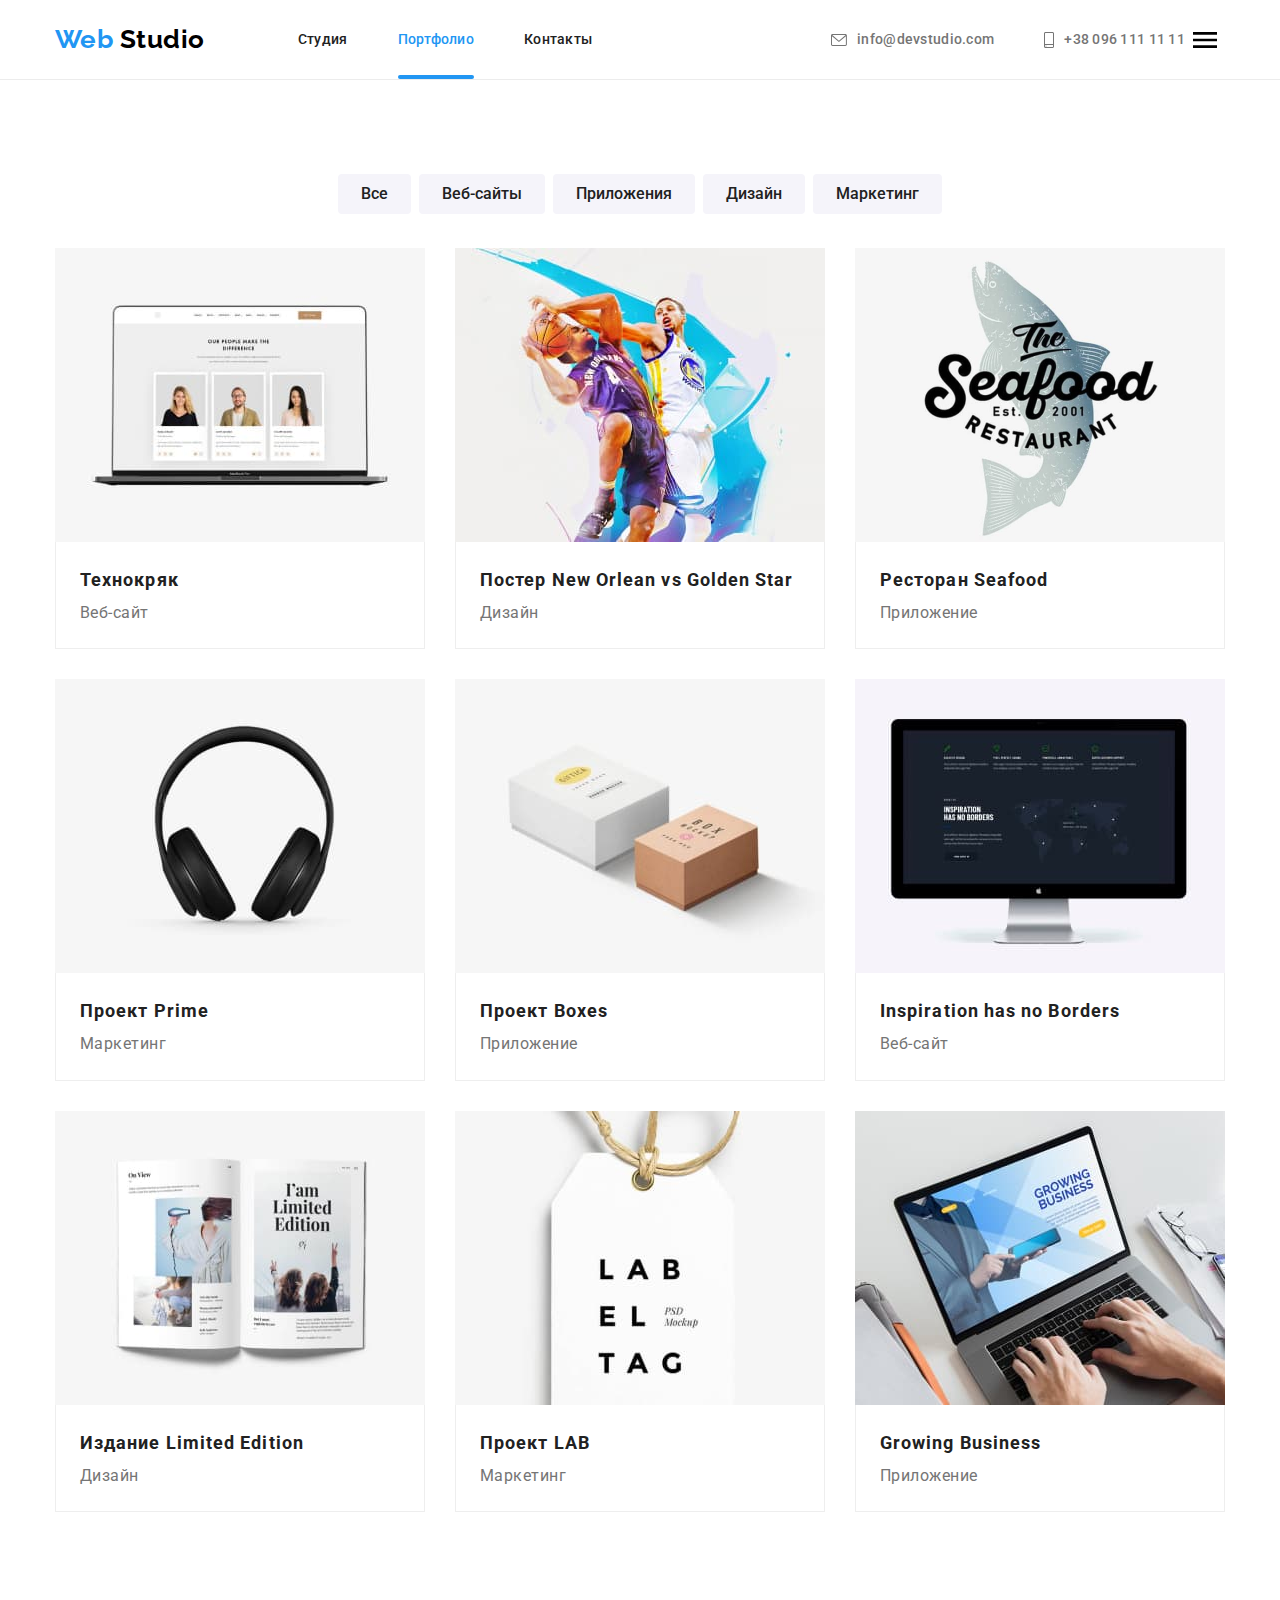
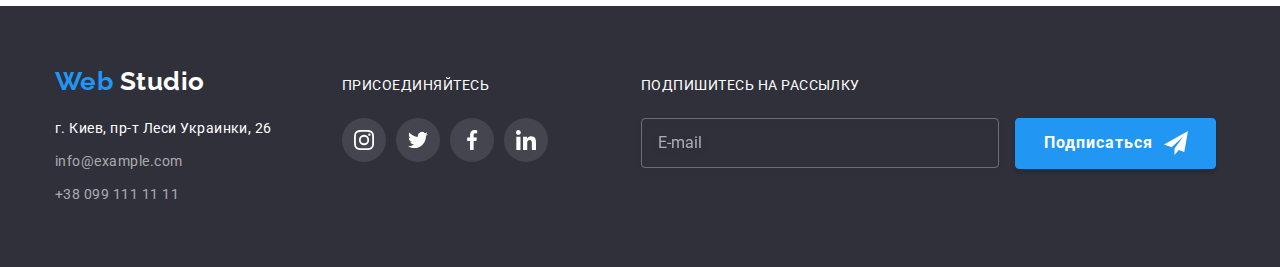
==== portfolio.html @ 3fd87cad "копирует файлы папки  components.sass" ====
<!DOCTYPE html>
<html lang="ru">
  <head>
    <meta charset="UTF-8" />
    <meta name="viewport" content="width=device-width, initial-scale=1.0" />
    <title>Портфолио</title>
    <link rel="preconnect" href="https://fonts.gstatic.com" />
    <link
      href="https://fonts.googleapis.com/css2?family=Raleway:wght@700&family=Roboto:wght@400;500;700;900&display=swap"
      rel="stylesheet"
    />
    <link rel="stylesheet" href="./css/main.min.css" />
  </head>
  <body>
    <!-- Шапка сайта -->
    <header class="page-header page-header--border">
      <div class="container page-header__container">
        <nav class="page-header__navigation">
          <a href="" class="logo">
            <span class="logo logo--blue">Web</span>
            <span class="logo logo--black">Studio</span>
          </a>

          <ul class="site-nav site-nav__below">
            <li class="site-nav__item">
              <a href="./index.html" class="site-nav__link">Студия</a>
            </li>
            <li class="site-nav__item">
              <a
                href="./portfolio.html"
                class="site-nav__link site-nav__link--current"
                >Портфолио</a
              >
            </li>
            <li class="site-nav__item">
              <a href="" class="site-nav__link">Контакты</a>
            </li>
          </ul>
        </nav>
        <ul class="list-cont">
          <li class="list-cont__item">
            <a href="mailto:info@devstudio.com" class="list-cont__link">
              <svg class="list-cont__icon" width="16px" height="12px">
                <use href="./images/sprite.svg#icon-envelope"></use>
              </svg>
              info@devstudio.com
            </a>
          </li>
          <li class="list-cont__item">
            <a href="tel:+380961111111" class="list-cont__link">
              <svg class="list-cont__icon" width="10px" height="16px">
                <use href="./images/sprite.svg#icon-smartphone"></use>
              </svg>
              +38 096 111 11 11
            </a>
          </li>
        </ul>

        <button
          type="button"
          class="menu-button"
          aria-expanded="false"
          aria-controls="menu"
          data-menu-button
        >
          <svg
            class="mobile-icon"
            width="40"
            height="40"
            aria-label="Переключатель мобильного меню"
          >
            <use class="close-menu" href="./images/icons.svg#close-menu"></use>
            <use class="icon-menu" href="./images/icons.svg#menu"></use>
          </svg>
        </button>
        <!-- Мобильное меню -->
        <div class="menu-container" id="menu" data-menu></div>
        <!-- Мобильное меню окончание -->
      </div>
    </header>
    <main>
      <!-- Портфолио -->
      <h1 class="visually-hidden">Портфолио</h1>
      <section class="portfolio">
        <div class="container">
          <ul class="filters">
            <li class="filters__item">
              <button type="button" class="filters__button">Все</button>
            </li>
            <li class="filters__item">
              <button type="button" class="filters__button">Веб-сайты</button>
            </li>
            <li class="filters__item">
              <button type="button" class="filters__button">Приложения</button>
            </li>
            <li class="filters__item">
              <button type="button" class="filters__button">Дизайн</button>
            </li>
            <li class="filters__item">
              <button type="button" class="filters__button">Маркетинг</button>
            </li>
          </ul>
          <ul class="projects-list">
            <li class="projects-list__card">
              <a href="" class="projects-list__link">
                <div class="overlay">
                  <img
                    src="./images/img4.jpg"
                    alt="изображение-услуги-компании"
                    width="370"
                    height="294"
                  />
                  <div class="overlay__box">
                    <p class="overlay__text">
                      Технокряк это современная площадка распространения
                      коронавируса. Компании используют эту платформу для
                      цифрового шпионажа и атак на защищённые сервера
                      конкурентов.
                    </p>
                  </div>
                </div>
                <div class="projects-list__wrapper">
                  <h2 class="projects-list__title">Технокряк</h2>
                  <p class="projects-list__descrip">Веб-сайт</p>
                </div>
              </a>
            </li>
            <li class="projects-list__card">
              <a href="" class="projects-list__link">
                <div class="overlay">
                  <img
                    src="./images/img5.jpg"
                    alt="изображение-услуги-компании"
                    width="370"
                    height="294"
                  />
                  <div class="overlay__box">
                    <p class="overlay__text">
                      Технокряк это современная площадка распространения
                      коронавируса. Компании используют эту платформу для
                      цифрового шпионажа и атак на защищённые сервера
                      конкурентов.
                    </p>
                  </div>
                </div>
                <div class="projects-list__wrapper">
                  <h2 class="projects-list__title">
                    Постер New Orlean vs Golden Star
                  </h2>
                  <p class="projects-list__descrip">Дизайн</p>
                </div>
              </a>
            </li>
            <li class="projects-list__card">
              <a href="" class="projects-list__link">
                <div class="overlay">
                  <img
                    src="./images/img6.jpg"
                    alt="изображение-услуги-компании"
                    width="370"
                    height="294"
                  />
                  <div class="overlay__box">
                    <p class="overlay__text">
                      Технокряк это современная площадка распространения
                      коронавируса. Компании используют эту платформу для
                      цифрового шпионажа и атак на защищённые сервера
                      конкурентов.
                    </p>
                  </div>
                </div>
                <div class="projects-list__wrapper">
                  <h2 class="projects-list__title">Ресторан Seafood</h2>
                  <p class="projects-list__descrip">Приложение</p>
                </div>
              </a>
            </li>
            <li class="projects-list__card">
              <a href="" class="projects-list__link">
                <div class="overlay">
                  <img
                    src="./images/img7.jpg"
                    alt="изображение-услуги-компании"
                    width="370"
                    height="294"
                  />

                  <div class="overlay__box">
                    <p class="overlay__text">
                      Технокряк это современная площадка распространения
                      коронавируса. Компании используют эту платформу для
                      цифрового шпионажа и атак на защищённые сервера
                      конкурентов.
                    </p>
                  </div>
                </div>
                <div class="projects-list__wrapper">
                  <h2 class="projects-list__title">Проект Prime</h2>
                  <p class="projects-list__descrip">Маркетинг</p>
                </div>
              </a>
            </li>
            <li class="projects-list__card">
              <a href="" class="projects-list__link">
                <div class="overlay">
                  <img
                    src="./images/img8.jpg"
                    alt="изображение-услуги-компании"
                    width="370"
                    height="294"
                  />
                  <div class="overlay__box">
                    <p class="overlay__text">
                      Технокряк это современная площадка распространения
                      коронавируса. Компании используют эту платформу для
                      цифрового шпионажа и атак на защищённые сервера
                      конкурентов.
                    </p>
                  </div>
                </div>
                <div class="projects-list__wrapper">
                  <h2 class="projects-list__title">Проект Boxes</h2>
                  <p class="projects-list__descrip">Приложение</p>
                </div>
              </a>
            </li>
            <li class="projects-list__card">
              <a href="" class="projects-list__link">
                <div class="overlay">
                  <img
                    src="./images/img9.jpg"
                    alt="изображение-услуги-компании"
                    width="370"
                    height="294"
                  />
                  <div class="overlay__box">
                    <p class="overlay__text">
                      Технокряк это современная площадка распространения
                      коронавируса. Компании используют эту платформу для
                      цифрового шпионажа и атак на защищённые сервера
                      конкурентов.
                    </p>
                  </div>
                </div>
                <div class="projects-list__wrapper">
                  <h2 class="projects-list__title">
                    Inspiration has no Borders
                  </h2>
                  <p class="projects-list__descrip">Веб-сайт</p>
                </div>
              </a>
            </li>
            <li class="projects-list__card">
              <a href="" class="projects-list__link">
                <div class="overlay">
                  <img
                    src="./images/img10.jpg"
                    alt="изображение-услуги-компании"
                    width="370"
                    height="294"
                  />
                  <div class="overlay__box">
                    <p class="overlay__text">
                      Технокряк это современная площадка распространения
                      коронавируса. Компании используют эту платформу для
                      цифрового шпионажа и атак на защищённые сервера
                      конкурентов.
                    </p>
                  </div>
                </div>
                <div class="projects-list__wrapper">
                  <h2 class="projects-list__title">Издание Limited Edition</h2>
                  <p class="projects-list__descrip">Дизайн</p>
                </div>
              </a>
            </li>
            <li class="projects-list__card">
              <a href="" class="projects-list__link">
                <div class="overlay">
                  <img
                    src="./images/img11.jpg"
                    alt="изображение-услуги-компании"
                    width="370"
                    height="294"
                  />
                  <div class="overlay__box">
                    <p class="overlay__text">
                      Технокряк это современная площадка распространения
                      коронавируса. Компании используют эту платформу для
                      цифрового шпионажа и атак на защищённые сервера
                      конкурентов.
                    </p>
                  </div>
                </div>
                <div class="projects-list__wrapper">
                  <h2 class="projects-list__title">Проект LAB</h2>
                  <p class="projects-list__descrip">Маркетинг</p>
                </div>
              </a>
            </li>
            <li class="projects-list__card">
              <a href="" class="projects-list__link">
                <div class="overlay">
                  <img
                    src="./images/img12.jpg"
                    alt="изображение-услуги-компании"
                    width="370"
                    height="294"
                  />
                  <div class="overlay__box">
                    <p class="overlay__text">
                      Технокряк это современная площадка распространения
                      коронавируса. Компании используют эту платформу для
                      цифрового шпионажа и атак на защищённые сервера
                      конкурентов.
                    </p>
                  </div>
                </div>
                <div class="projects-list__wrapper">
                  <h2 class="projects-list__title">Growing Business</h2>
                  <p class="projects-list__descrip">Приложение</p>
                </div>
              </a>
            </li>
          </ul>
        </div>
      </section>
    </main>
    <!-- Подвал -->
    <footer class="footer">
      <div class="container footer__container">
        <div class="address">
          <a href="" class="logo">
            <span class="logo logo--blue">Web</span>
            <span class="logo logo--white"> Studio</span>
          </a>
          <address class="address-list">
            <p class="address-list__city">г. Киев, пр-т Леси Украинки, 26</p>

            <a href=" mailto:info@example.com" class="address-list__link">
              info@example.com
            </a>

            <a href="tel:+380991111111" class="address-list__link">
              +38 099 111 11 11
            </a>
          </address>
        </div>
        <div class="social">
          <p class="social__title">ПРИСОЕДИНЯЙТЕСЬ</p>
          <ul class="social__list">
            <li class="social__item">
              <a href="" aria-label="Ссылка на Instagram" class="social__link">
                <svg class="social__icon" width="20" height="20">
                  <use href="./images/sprite.svg#icon-instagramf"></use>
                </svg>
              </a>
            </li>
            <li class="social__item">
              <a href="" aria-label="Ссылка на Twitter" class="social__link">
                <svg class="social__icon" width="20" height="20">
                  <use href="./images/sprite.svg#icon-twitterf"></use>
                </svg>
              </a>
            </li>
            <li class="social__item">
              <a href="" aria-label=" Ссылка на Facebook" class="social__link">
                <svg class="social__icon" width="20" height="20">
                  <use href="./images/sprite.svg#icon-facebookf"></use>
                </svg>
              </a>
            </li>
            <li class="social__item">
              <a href="" aria-label="Ссылка на Linkedin" class="social__link">
                <svg class="social__icon" width="20" height="20">
                  <use href="./images/sprite.svg#icon-linkedinf"></use>
                </svg>
              </a>
            </li>
          </ul>
        </div>

        <div class="news">
          <p class="news__title">ПОДПИШИТЕСЬ НА РАССЫЛКУ</p>
          <form class="footer-form">
            <label for="mail"></label>
            <input
              type="email"
              name="email"
              id="mail"
              placeholder="E-mail"
              autocomplete="on"
              class="footer-form__mail"
            />

            <span class="button-wrapper">
              <button type="submit" class="button button--footer">
                Подписаться
                <svg class="button__icon" width="24" height="24">
                  <use href="./images/icons.svg#send-white"></use>
                </svg>
              </button>
            </span>
          </form>
        </div>
      </div>
    </footer>
    <script src="./js/menu.js"></script>
  </body>
</html>
---- css/main.min.css ----
/*! modern-normalize v1.0.0 | MIT License | https://github.com/sindresorhus/modern-normalize */*,*::before,*::after{-webkit-box-sizing:border-box;box-sizing:border-box}:root{-moz-tab-size:4;-o-tab-size:4;tab-size:4}html{line-height:1.15;-webkit-text-size-adjust:100%}body{margin:0;padding:0}body{font-family:system-ui,-apple-system,"Segoe UI",Roboto,Helvetica,Arial,sans-serif,"Apple Color Emoji","Segoe UI Emoji"}hr{height:0;color:inherit}abbr[title]{-webkit-text-decoration:underline dotted;text-decoration:underline dotted}b,strong{font-weight:bolder}code,kbd,samp,pre{font-family:ui-monospace, SFMono-Regular, Consolas, "Liberation Mono", Menlo, monospace;font-size:1em}small{font-size:80%}sub,sup{font-size:75%;line-height:0;position:relative;vertical-align:baseline}sub{bottom:-0.25em}sup{top:-0.5em}table{text-indent:0;border-color:inherit}button,input,optgroup,select,textarea{font-family:inherit;font-size:100%;line-height:1.15;margin:0}address{font-style:normal}button,select{text-transform:none}button,[type="button"],[type="reset"],[type="submit"]{-webkit-appearance:button}::-moz-focus-inner{border-style:none;padding:0}:-moz-focusring{outline:1px dotted ButtonText}:-moz-ui-invalid{box-shadow:none}legend{padding:0}progress{vertical-align:baseline}::-webkit-inner-spin-button,::-webkit-outer-spin-button{height:auto}[type="search"]{-webkit-appearance:textfield;outline-offset:-2px}::-webkit-search-decoration{-webkit-appearance:none}::-webkit-file-upload-button{-webkit-appearance:button;font:inherit}summary{display:list-item}body{font-family:"Roboto", sans-serif;letter-spacing:0.03em;color:#212121;background-color:#fff}img{display:block;max-width:100%;height:auto}.site-nav,.list-cont,.features-list,.services-list,.team-list,.social-list,.clients-list,.social__list,.filters,.projects-list{padding:0px;margin:0px;list-style:none}.visually-hidden{position:absolute;width:1px;height:1px;margin:-1px;border:0;padding:0;white-space:nowrap;-webkit-clip-path:inset(100%);clip-path:inset(100%);clip:rect(0 0 0 0);overflow:hidden}.container{padding-left:15px;padding-right:15px;margin-left:auto;margin-right:auto}@media screen and (min-width: 480px){.container{width:480px}}@media screen and (min-width: 768px){.container{width:768px}}@media screen and (min-width: 1200px){.container{width:1200px}}.page-header__container{display:-webkit-box;display:-ms-flexbox;display:flex;-webkit-box-align:center;-ms-flex-align:center;align-items:center}.page-header--border{border-bottom:1px solid #ececec}.page-header__navigation{display:-webkit-box;display:-ms-flexbox;display:flex;-webkit-box-align:center;-ms-flex-align:center;align-items:center}.logo{display:inline-block;font-family:"Raleway", sans-serif;font-weight:700;font-size:26px;line-height:1.2;text-decoration:none}.logo--blue{color:#2196f3}.logo--black{color:#000}.logo--white{color:#fff}.site-nav{display:-webkit-box;display:-ms-flexbox;display:flex}.site-nav__below{margin-left:93px}.site-nav__item:not(:last-child){margin-right:50px}@media screen and (max-width: 767px){.site-nav{display:none}}.site-nav__link{position:relative;display:inline-block;padding-top:32px;padding-bottom:32px;font-weight:500;font-size:14px;line-height:1.1;letter-spacing:0.02em;text-decoration:none;color:#212121;-webkit-transition:color 250ms cubic-bezier(0.4, 0, 0.2, 1);transition:color 250ms cubic-bezier(0.4, 0, 0.2, 1)}.site-nav__link:hover,.site-nav__link:focus{color:#2196f3}.site-nav__link--current{color:#2196f3}.site-nav__link--current::after{position:absolute;bottom:0;left:0;content:"";display:block;height:4px;width:100%;border-radius:2px;background-color:#2196f3}.list-cont{display:-webkit-box;display:-ms-flexbox;display:flex;-webkit-box-align:center;-ms-flex-align:center;align-items:center;margin-left:auto}@media screen and (max-width: 767px){.list-cont{display:none}}.list-cont__item:not(:last-child){margin-right:50px}.list-cont__link{display:-webkit-box;display:-ms-flexbox;display:flex;-webkit-box-pack:center;-ms-flex-pack:center;justify-content:center;-webkit-box-align:center;-ms-flex-align:center;align-items:center;font-weight:500;font-size:14px;line-height:1.1;letter-spacing:0.02em;text-decoration:none;color:#757575;-webkit-transition:color 250ms cubic-bezier(0.4, 0, 0.2, 1);transition:color 250ms cubic-bezier(0.4, 0, 0.2, 1)}.list-cont__link:hover,.list-cont__link:focus{color:#2196f3}.list-cont__icon{margin-right:10px;fill:currentColor}.hero{margin-left:auto;margin-right:auto;padding-top:200px;padding-bottom:200px;max-width:1600px;height:600px;text-align:center;color:#fff;background-color:#2f303a;background-image:-webkit-gradient(linear, left top, right top, from(rgba(47,48,58,0.4)), to(rgba(47,48,58,0.4))),url(../images/bg-image.jpg);background-image:linear-gradient(to right, rgba(47,48,58,0.4), rgba(47,48,58,0.4)),url(../images/bg-image.jpg);background-size:cover;background-repeat:no-repeat;background-position:center}.hero__title{margin-top:0px;margin-bottom:30px;font-weight:900;font-size:44px;line-height:1.4;letter-spacing:0.06em;text-transform:uppercase;color:#fff}.button{display:inline-block;min-width:200px;min-height:50px;font-weight:700;font-size:16px;line-height:1.8;letter-spacing:0.06em;text-decoration:none;color:#fff;background-color:#2196f3;border-radius:4px;border:1px solid #2196f3;-webkit-box-shadow:0px 4px 4px rgba(0,0,0,0.15);box-shadow:0px 4px 4px rgba(0,0,0,0.15);cursor:pointer;-webkit-transition:background-color 250ms cubic-bezier(0.4, 0, 0.2, 1);transition:background-color 250ms cubic-bezier(0.4, 0, 0.2, 1)}.button:focus,.button:hover{background-color:#188ce8}.button--hero{padding:10px 32px 10px 32px}.button--modal{padding:10px 52px 10px 52px}.button--footer{padding:10px 62px 10px 28px}.button-wrapper{position:relative;margin-left:12px}.button__icon{position:absolute;top:50%;right:28px;-webkit-transform:translateY(-50%);transform:translateY(-50%)}.features{padding-top:94px}.features-list{display:-webkit-box;display:-ms-flexbox;display:flex;-ms-flex-wrap:wrap;flex-wrap:wrap}.features-list :nth-child(4){margin-right:0px}.features-list__card{width:calc((100% - 90px) / 4);margin-right:30px}.features-list__wrapper{display:-webkit-box;display:-ms-flexbox;display:flex;-webkit-box-pack:center;-ms-flex-pack:center;justify-content:center;-webkit-box-align:center;-ms-flex-align:center;align-items:center;width:270px;height:120px;margin-bottom:30px;background-color:#f5f4fa;border-radius:4px}.features-list__desc{margin-top:0px;margin-bottom:0px;font-family:"Roboto";font-weight:400;font-size:14px;line-height:1.7;color:#757575}.features-list__title{margin-top:0px;margin-bottom:10px;font-weight:700;font-size:14px;line-height:1.14;text-transform:uppercase}.services{padding-bottom:94px;padding-top:94px}.services__title{margin-top:0px;margin-bottom:0px;font-weight:700;font-size:36px;line-height:0.7;text-align:center}.services-list{display:-webkit-box;display:-ms-flexbox;display:flex;-ms-flex-wrap:wrap;flex-wrap:wrap;margin-top:50px}.services-list :nth-child(3){margin-right:0px}.services-list__card{width:calc((100% - 60px) / 3);margin-right:30px;position:relative}.services-list__link{display:block;text-decoration:none}.services-list__title{margin:0;font-family:"Roboto";font-weight:400;font-size:14px;line-height:1.7;color:#fff}.services-list__overlay{position:absolute;bottom:0;height:70px;width:370px;padding-top:27px;padding-bottom:27px;text-align:center;background-color:rgba(47,48,58,0.8)}.team{padding-bottom:94px;padding-top:94px;background-color:#f5f4fa}.team__title{margin-top:0px;margin-bottom:0px;font-weight:700;font-size:36px;line-height:0.7;text-align:center}.team-list{display:-webkit-box;display:-ms-flexbox;display:flex;margin-top:50px}.team-list :nth-child(4){margin-right:0px}.team-list__card{width:calc((100% - 90px) / 4);margin-right:30px;padding-bottom:30px;text-align:center;background-color:#fff;-webkit-box-shadow:0px 1px 3px rgba(0,0,0,0.12),0px 1px 1px rgba(0,0,0,0.14),0px 2px 1px rgba(0,0,0,0.2);box-shadow:0px 1px 3px rgba(0,0,0,0.12),0px 1px 1px rgba(0,0,0,0.14),0px 2px 1px rgba(0,0,0,0.2);border-radius:0px 0px 4px 4px}.team-list__member{margin-top:30px;margin-bottom:0px;font-weight:500;font-size:16px;line-height:1.2}.team-list__position{margin-top:10px;margin-bottom:16px;color:#757575}.social-list{display:-webkit-box;display:-ms-flexbox;display:flex;-webkit-box-align:center;-ms-flex-align:center;align-items:center;-webkit-box-pack:center;-ms-flex-pack:center;justify-content:center}.social-list:nth-last-child(4){margin-right:0px}.social-list__item{margin-right:10px}.social-list__link{display:-webkit-box;display:-ms-flexbox;display:flex;-webkit-box-align:center;-ms-flex-align:center;align-items:center;-webkit-box-pack:center;-ms-flex-pack:center;justify-content:center;width:44px;height:44px;color:#afb1b8;border-radius:50px;-webkit-transition:background-color 250ms cubic-bezier(0.4, 0, 0.2, 1) , color 250ms cubic-bezier(0.4, 0, 0.2, 1);transition:background-color 250ms cubic-bezier(0.4, 0, 0.2, 1) , color 250ms cubic-bezier(0.4, 0, 0.2, 1)}.social-list__link:hover,.social-list__link:focus{color:#fff;background-color:#2196f3}.social-list__icon{fill:currentColor}.clients{padding-bottom:94px;padding-top:94px;text-align:center}.clients__title{margin-top:0px;margin-bottom:0px;font-weight:700;font-size:36px;line-height:0.7;text-align:center}.clients-list{display:-webkit-box;display:-ms-flexbox;display:flex;margin-top:50px}.clients-list__link{display:-webkit-box;display:-ms-flexbox;display:flex;-webkit-box-pack:center;-ms-flex-pack:center;justify-content:center;-webkit-box-align:center;-ms-flex-align:center;align-items:center;margin-right:30px;width:170px;height:90px;color:#afb1b8;border-radius:4px;border:1px solid #afb1b8;cursor:pointer;-webkit-transition:color 250ms cubic-bezier(0.4, 0, 0.2, 1) , border 250ms cubic-bezier(0.4, 0, 0.2, 1);transition:color 250ms cubic-bezier(0.4, 0, 0.2, 1) , border 250ms cubic-bezier(0.4, 0, 0.2, 1)}.clients-list__link:hover,.clients-list__link:focus{color:#2196f3;border:1px solid #2196f3}.clients-list__icon{fill:currentColor}.clients-list__card:nth-child(6n){margin-right:0px}.footer{padding-top:60px;padding-bottom:60px;background-color:#2f303a}.footer__container{display:-webkit-box;display:-ms-flexbox;display:flex;-webkit-box-align:baseline;-ms-flex-align:baseline;align-items:baseline}.address-list{margin-top:20px;font-weight:400;font-size:14px;line-height:1.7}.address-list__city{margin-top:0px;margin-bottom:0px;color:#fff}.address-list__link{display:block;margin-top:9px;margin-bottom:0px;color:rgba(255,255,255,0.6);text-decoration:none}.social{margin-left:70px}.social__title{margin-top:0px;margin-bottom:20px;font-family:"Roboto";font-weight:400;font-size:14px;line-height:1.7;color:#fff}.social__list{display:-webkit-box;display:-ms-flexbox;display:flex;-webkit-box-align:center;-ms-flex-align:center;align-items:center;-webkit-box-pack:center;-ms-flex-pack:center;justify-content:center}.social__item{margin-right:10px}.social__item:last-child{margin-right:0}.social__link{display:-webkit-box;display:-ms-flexbox;display:flex;-webkit-box-align:center;-ms-flex-align:center;align-items:center;-webkit-box-pack:center;-ms-flex-pack:center;justify-content:center;width:44px;height:44px;color:#fff;border-radius:50px;background-color:rgba(255,255,255,0.1);-webkit-transition:background-color 250ms cubic-bezier(0.4, 0, 0.2, 1);transition:background-color 250ms cubic-bezier(0.4, 0, 0.2, 1)}.social__link:hover,.social__link:focus{background-color:#2196f3}.social__icon{fill:currentColor}.news{margin-left:93px}.news__title{margin-top:0px;margin-bottom:20px;font-family:"Roboto";font-weight:400;font-size:14px;line-height:1.7;color:#fff}.footer-form__mail::-webkit-input-placeholder{font-weight:400;font-size:16px;line-height:1.25;color:rgba(255,255,255,0.6)}.footer-form__mail:-ms-input-placeholder{font-weight:400;font-size:16px;line-height:1.25;color:rgba(255,255,255,0.6)}.footer-form__mail::-ms-input-placeholder{font-weight:400;font-size:16px;line-height:1.25;color:rgba(255,255,255,0.6)}.footer-form__mail::placeholder{font-weight:400;font-size:16px;line-height:1.25;color:rgba(255,255,255,0.6)}.footer-form__mail{margin:0;padding:0;padding:15px 16px;width:358px;height:50px;border:1px solid rgba(255,255,255,0.3);border-radius:4px;-webkit-filter:drop-shadow(0px 4px 4px rgba(0,0,0,0.15));filter:drop-shadow(0px 4px 4px rgba(0,0,0,0.15));background-color:transparent}.footer-form__mail:focus{color:rgba(255,255,255,0.6);border:1px solid rgba(255,255,255,0.3);background-color:transparent}.filters{display:-webkit-box;display:-ms-flexbox;display:flex;-ms-flex-wrap:wrap;flex-wrap:wrap;-webkit-box-pack:center;-ms-flex-pack:center;justify-content:center}.filters :not(:last-child){margin-right:8px}.filters__button{display:inline-block;min-width:73px;padding:6px 22px 6px 22px;font-weight:500;font-size:16px;line-height:1.6;text-align:center;text-decoration:none;color:#212121;background-color:#f5f4fa;border:1px solid transparent;border-radius:4px;cursor:pointer;-webkit-transition:color 250ms cubic-bezier(0.4, 0, 0.2, 1) , background-color 250ms cubic-bezier(0.4, 0, 0.2, 1) , -webkit-box-shadow 250ms cubic-bezier(0.4, 0, 0.2, 1);transition:color 250ms cubic-bezier(0.4, 0, 0.2, 1) , background-color 250ms cubic-bezier(0.4, 0, 0.2, 1) , -webkit-box-shadow 250ms cubic-bezier(0.4, 0, 0.2, 1);transition:color 250ms cubic-bezier(0.4, 0, 0.2, 1) , background-color 250ms cubic-bezier(0.4, 0, 0.2, 1) , box-shadow 250ms cubic-bezier(0.4, 0, 0.2, 1);transition:color 250ms cubic-bezier(0.4, 0, 0.2, 1) , background-color 250ms cubic-bezier(0.4, 0, 0.2, 1) , box-shadow 250ms cubic-bezier(0.4, 0, 0.2, 1) , -webkit-box-shadow 250ms cubic-bezier(0.4, 0, 0.2, 1)}.filters__button:hover,.filters__button:focus{color:#fff;background-color:#2196f3;-webkit-box-shadow:0px 3px 1px rgba(0,0,0,0.1),0px 1px 2px rgba(0,0,0,0.08),0px 2px 2px rgba(0,0,0,0.12);box-shadow:0px 3px 1px rgba(0,0,0,0.1),0px 1px 2px rgba(0,0,0,0.08),0px 2px 2px rgba(0,0,0,0.12)}.portfolio{padding-top:94px;padding-bottom:94px}.projects-list{display:-webkit-box;display:-ms-flexbox;display:flex;-ms-flex-wrap:wrap;flex-wrap:wrap;margin-top:34px}.projects-list :nth-child(3n){margin-right:0}.projects-list :nth-last-child(-n+3){margin-bottom:0}.projects-list__card{width:calc((100% - 60px) / 3);margin-right:30px;margin-bottom:30px;background-color:#fff}.projects-list__title{margin-top:0px;margin-bottom:0px;font-weight:700;font-size:18px;line-height:2;letter-spacing:0.06em;color:#212121}.projects-list__descrip{margin-top:0px;margin-bottom:0px;font-weight:400;font-size:16px;line-height:1.9;color:#757575}.projects-list__wrapper{padding:20px 24px;border-bottom:1px solid #eeeeee;border-left:1px solid #eeeeee;border-right:1px solid #eeeeee}.projects-list__link{display:block;text-decoration:none;-webkit-transition:-webkit-box-shadow 250ms cubic-bezier(0.4, 0, 0.2, 1);transition:-webkit-box-shadow 250ms cubic-bezier(0.4, 0, 0.2, 1);transition:box-shadow 250ms cubic-bezier(0.4, 0, 0.2, 1);transition:box-shadow 250ms cubic-bezier(0.4, 0, 0.2, 1), -webkit-box-shadow 250ms cubic-bezier(0.4, 0, 0.2, 1)}.projects-list__link:hover,.projects-list__link:focus{-webkit-box-shadow:0px 4px 4px rgba(0,0,0,0.25),0px 4px 4px rgba(0,0,0,0.06),1px 4px 6px rgba(0,0,0,0.16);box-shadow:0px 4px 4px rgba(0,0,0,0.25),0px 4px 4px rgba(0,0,0,0.06),1px 4px 6px rgba(0,0,0,0.16)}.overlay{position:relative;overflow:hidden}.overlay__text{margin:0;font-size:18px;font-weight:400;line-height:1.55;text-align:left;color:#fff}.overlay__box{position:absolute;bottom:0;left:0;width:100%;height:100%;padding:63px 24px;background-color:rgba(33,150,243,0.9);-webkit-transform:translatey(100%);transform:translatey(100%);opacity:0;-webkit-transition:-webkit-transform 250ms cubic-bezier(0.4, 0, 0.2, 1);transition:-webkit-transform 250ms cubic-bezier(0.4, 0, 0.2, 1);transition:transform 250ms cubic-bezier(0.4, 0, 0.2, 1);transition:transform 250ms cubic-bezier(0.4, 0, 0.2, 1), -webkit-transform 250ms cubic-bezier(0.4, 0, 0.2, 1)}.projects-list__card:hover .overlay__box{-webkit-transform:translatey(0);transform:translatey(0);opacity:1}.backdrop{position:fixed;top:0;left:0;width:100%;height:100%;background-color:rgba(0,0,0,0.2);-webkit-transition:opacity 250ms cubic-bezier(0.4, 0, 0.2, 1) , visibility 250ms cubic-bezier(0.4, 0, 0.2, 1);transition:opacity 250ms cubic-bezier(0.4, 0, 0.2, 1) , visibility 250ms cubic-bezier(0.4, 0, 0.2, 1)}.backdrop__is-hidden{opacity:0;pointer-events:none;visibility:hidden}.backdrop__is-hidden .modal{-webkit-transform:translate(-50%, -50%) scale(0.9);transform:translate(-50%, -50%) scale(0.9)}.modal{position:absolute;left:50%;top:50%;width:528px;height:581px;padding:40px;background-color:#fff;border-radius:4px;-webkit-transform:translate(-50%, -50%) scale(1);transform:translate(-50%, -50%) scale(1);-webkit-transition:-webkit-transform 250ms cubic-bezier(0.4, 0, 0.2, 1);transition:-webkit-transform 250ms cubic-bezier(0.4, 0, 0.2, 1);transition:transform 250ms cubic-bezier(0.4, 0, 0.2, 1);transition:transform 250ms cubic-bezier(0.4, 0, 0.2, 1), -webkit-transform 250ms cubic-bezier(0.4, 0, 0.2, 1)}.modal__button{position:absolute;top:8px;right:8px;display:-webkit-box;display:-ms-flexbox;display:flex;-webkit-box-align:center;-ms-flex-align:center;align-items:center;-webkit-box-pack:center;-ms-flex-pack:center;justify-content:center;width:30px;height:30px;border:1px solid rgba(0,0,0,0.1);border-radius:50%;background-color:inherit;cursor:pointer;-webkit-transition:color 250ms cubic-bezier(0.4, 0, 0.2, 1);transition:color 250ms cubic-bezier(0.4, 0, 0.2, 1)}.modal__button:hover,.modal__button:focus{color:#2196f3}.modal__icon{fill:currentColor}.signup-form{text-align:center}.signup-form__title{margin-top:0;margin-bottom:12px;font-size:20px;font-weight:700;line-height:1.15;text-align:center;color:#212121}.form-field{display:-webkit-box;display:-ms-flexbox;display:flex;-webkit-box-orient:vertical;-webkit-box-direction:normal;-ms-flex-direction:column;flex-direction:column;margin-bottom:10px}.form-field__title{margin-bottom:4px;font-size:12px;font-weight:400;line-height:1.16;letter-spacing:0.01em;text-align:left;color:#757575}.form-field__wrapper{position:relative}.form-field__input{width:100%;margin:0;padding-left:42px;padding:11px 30px;font:inherit;border:1px solid rgba(33,33,33,0.2);border-radius:4px;-webkit-transition:border-color 250ms cubic-bezier(0.4, 0, 0.2, 1);transition:border-color 250ms cubic-bezier(0.4, 0, 0.2, 1)}.form-field__input:focus,.form-field__input:hover{border-color:#2196f3;outline-color:#2196f3}.form-field__icon{position:absolute;top:11px;left:12px;-webkit-transition:fill 250ms cubic-bezier(0.4, 0, 0.2, 1);transition:fill 250ms cubic-bezier(0.4, 0, 0.2, 1)}.form-field:focus-within .form-field__icon{fill:#2196f3}.form-field:hover .form-field__icon{fill:#2196f3}.form-comment{display:-webkit-box;display:-ms-flexbox;display:flex;-webkit-box-orient:vertical;-webkit-box-direction:normal;-ms-flex-direction:column;flex-direction:column;margin-bottom:20px}.form-comment__title{margin-bottom:4px;font-size:12px;font-weight:400;line-height:1.16;letter-spacing:0.01em;text-align:left;color:#757575}.form-comment__area{height:120px;width:448px;resize:none;padding:12px 16px;border:1px solid rgba(33,33,33,0.2);border-radius:4px;-webkit-transition:border-color 250ms cubic-bezier(0.4, 0, 0.2, 1);transition:border-color 250ms cubic-bezier(0.4, 0, 0.2, 1)}.form-comment__area:focus,.form-comment__area:hover{border-color:#2196f3;outline-color:#2196f3}.form-comment__area::-webkit-input-placeholder{font-size:12px;font-weight:400;line-height:1.16;letter-spacing:0.01em;color:rgba(117,117,117,0.5)}.form-comment__area:-ms-input-placeholder{font-size:12px;font-weight:400;line-height:1.16;letter-spacing:0.01em;color:rgba(117,117,117,0.5)}.form-comment__area::-ms-input-placeholder{font-size:12px;font-weight:400;line-height:1.16;letter-spacing:0.01em;color:rgba(117,117,117,0.5)}.form-comment__area::placeholder{font-size:12px;font-weight:400;line-height:1.16;letter-spacing:0.01em;color:rgba(117,117,117,0.5)}.form-check{margin-top:0;margin-bottom:30px;font-size:14px;font-weight:400;line-height:1.71;text-align:left;color:#757575}.form-check__wrapper{display:-webkit-box;display:-ms-flexbox;display:flex;-webkit-box-align:center;-ms-flex-align:center;align-items:center;-webkit-box-pack:center;-ms-flex-pack:center;justify-content:center}.form-check__input{position:absolute;width:1px;height:1px;margin:-1px;border:0;padding:0;white-space:nowrap;-webkit-clip-path:inset(100%);clip-path:inset(100%);clip:rect(0 0 0 0);overflow:hidden}.form-check__icon{display:block;width:16px;height:15px;margin-right:8.38px;border:2px solid #212121;border-radius:2px;background-color:inherit;fill:#212121;-webkit-box-shadow:0px 4px 4px 0px rgba(0,0,0,0.25);box-shadow:0px 4px 4px 0px rgba(0,0,0,0.25);-webkit-transition:display 250ms cubic-bezier(0.4, 0, 0.2, 1);transition:display 250ms cubic-bezier(0.4, 0, 0.2, 1)}.form-check__input:checked+.form-check__icon{border:none}.icon__use{display:none}.form-check__input:checked+* .icon__use{display:inline-block}.form-check__link{color:#2196f3;-webkit-text-decoration-line:underline;text-decoration-line:underline;cursor:pointer;margin-left:5px}.page-header{position:relative}.menu-button{display:-webkit-inline-box;display:-ms-inline-flexbox;display:inline-flex;margin:0;padding:0;border:none;background-color:transparent}.menu-button .close-menu{display:none}.menu-button.is-open .close-menu{display:block}.menu-button.is-open .icon-menu{display:none}.menu-button:hover,.menu-button:focus{color:#2196f3}.mobile-icon:hover,.mobile-icon:focus{fill:currentColor}.menu-container{display:none;position:absolute;top:100%;left:0;width:480px;height:796px;padding:48px 40px;text-align:center;background-color:yellow}.menu-container.is-open{display:block}
/*# sourceMappingURL=main.min.css.map */
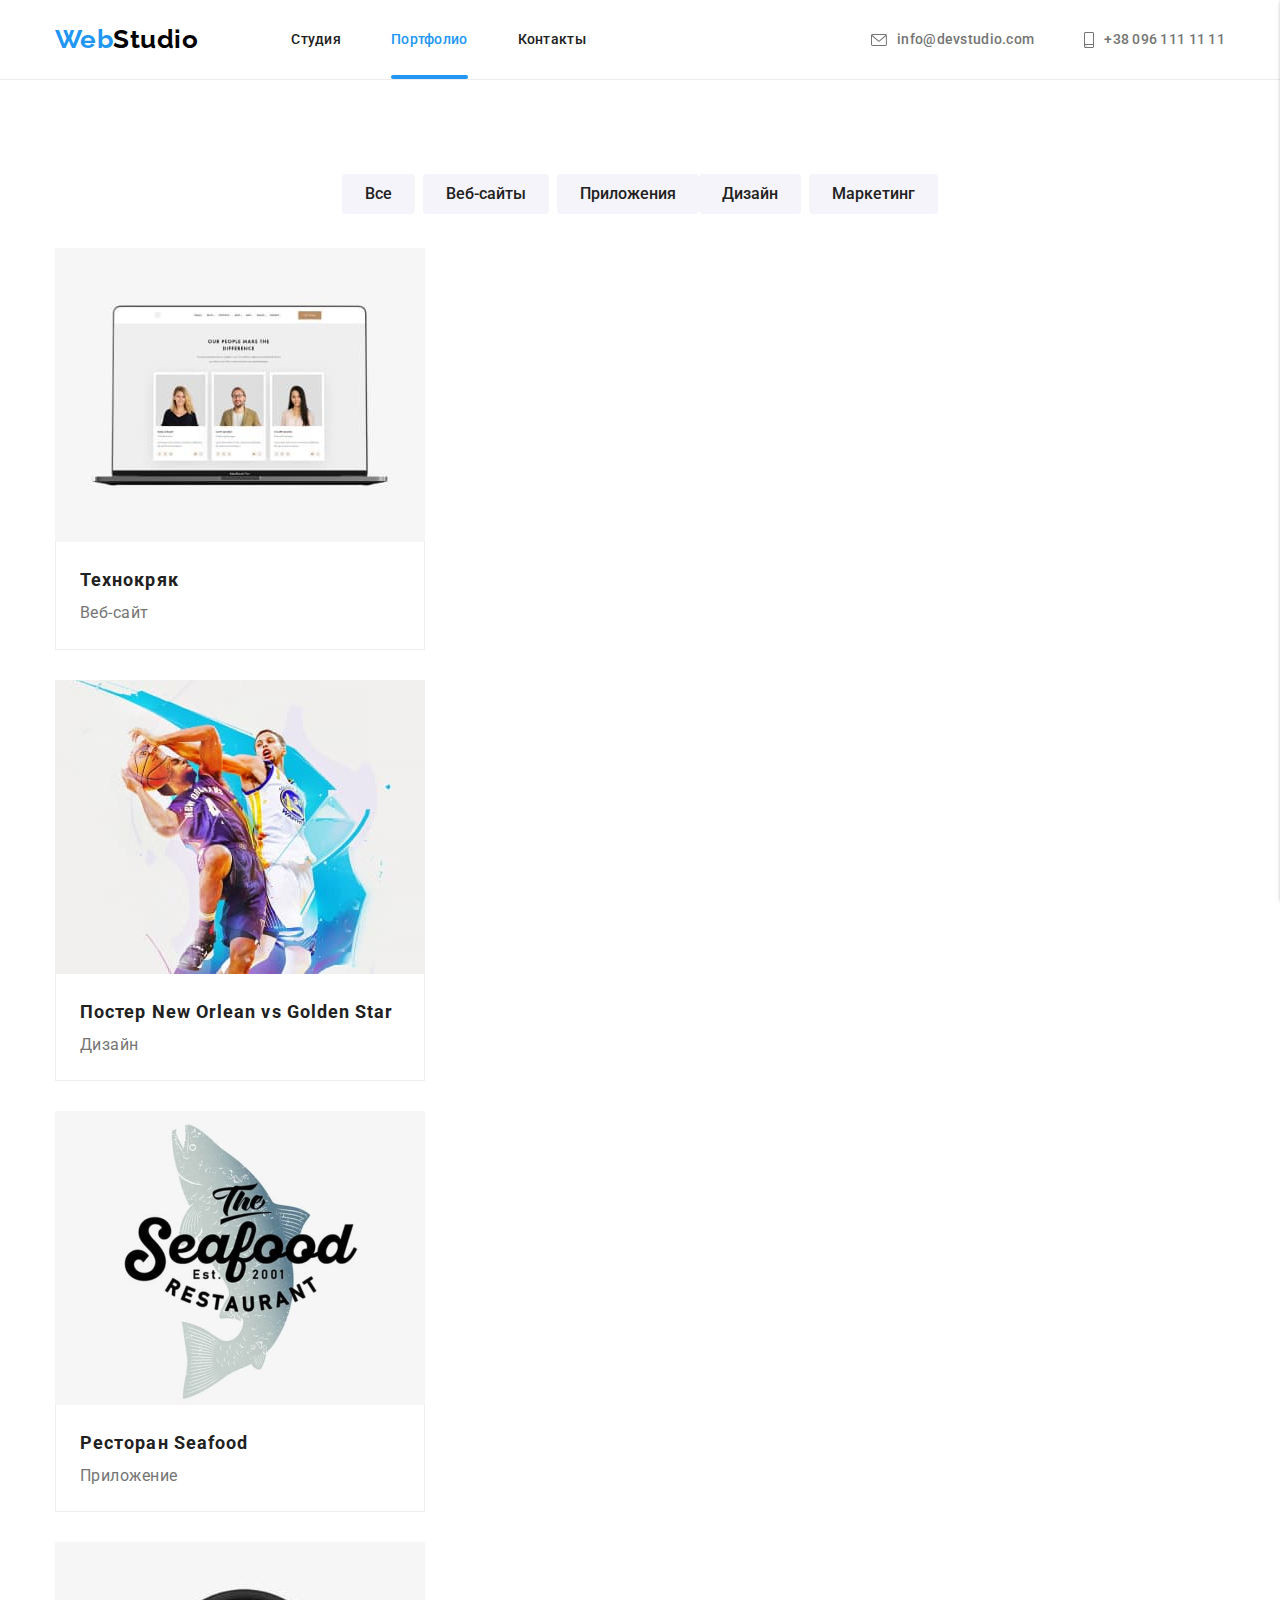
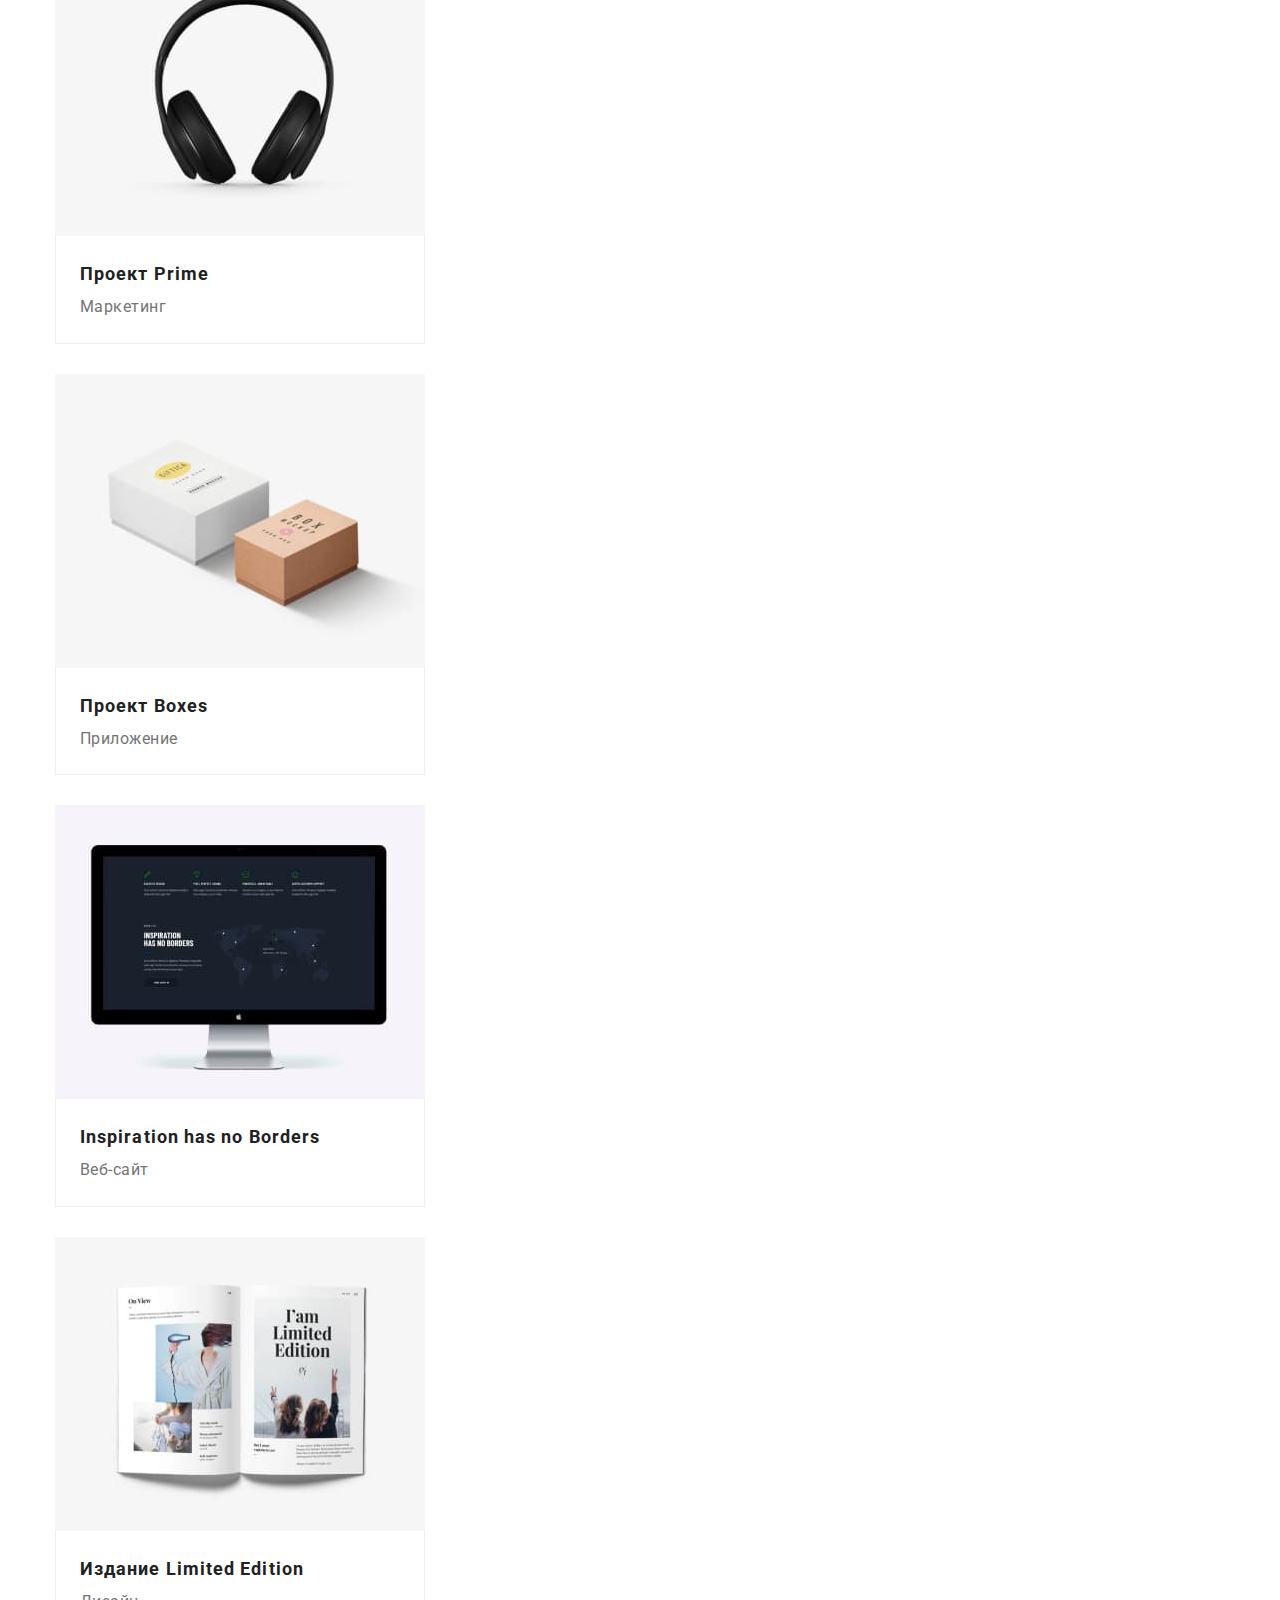
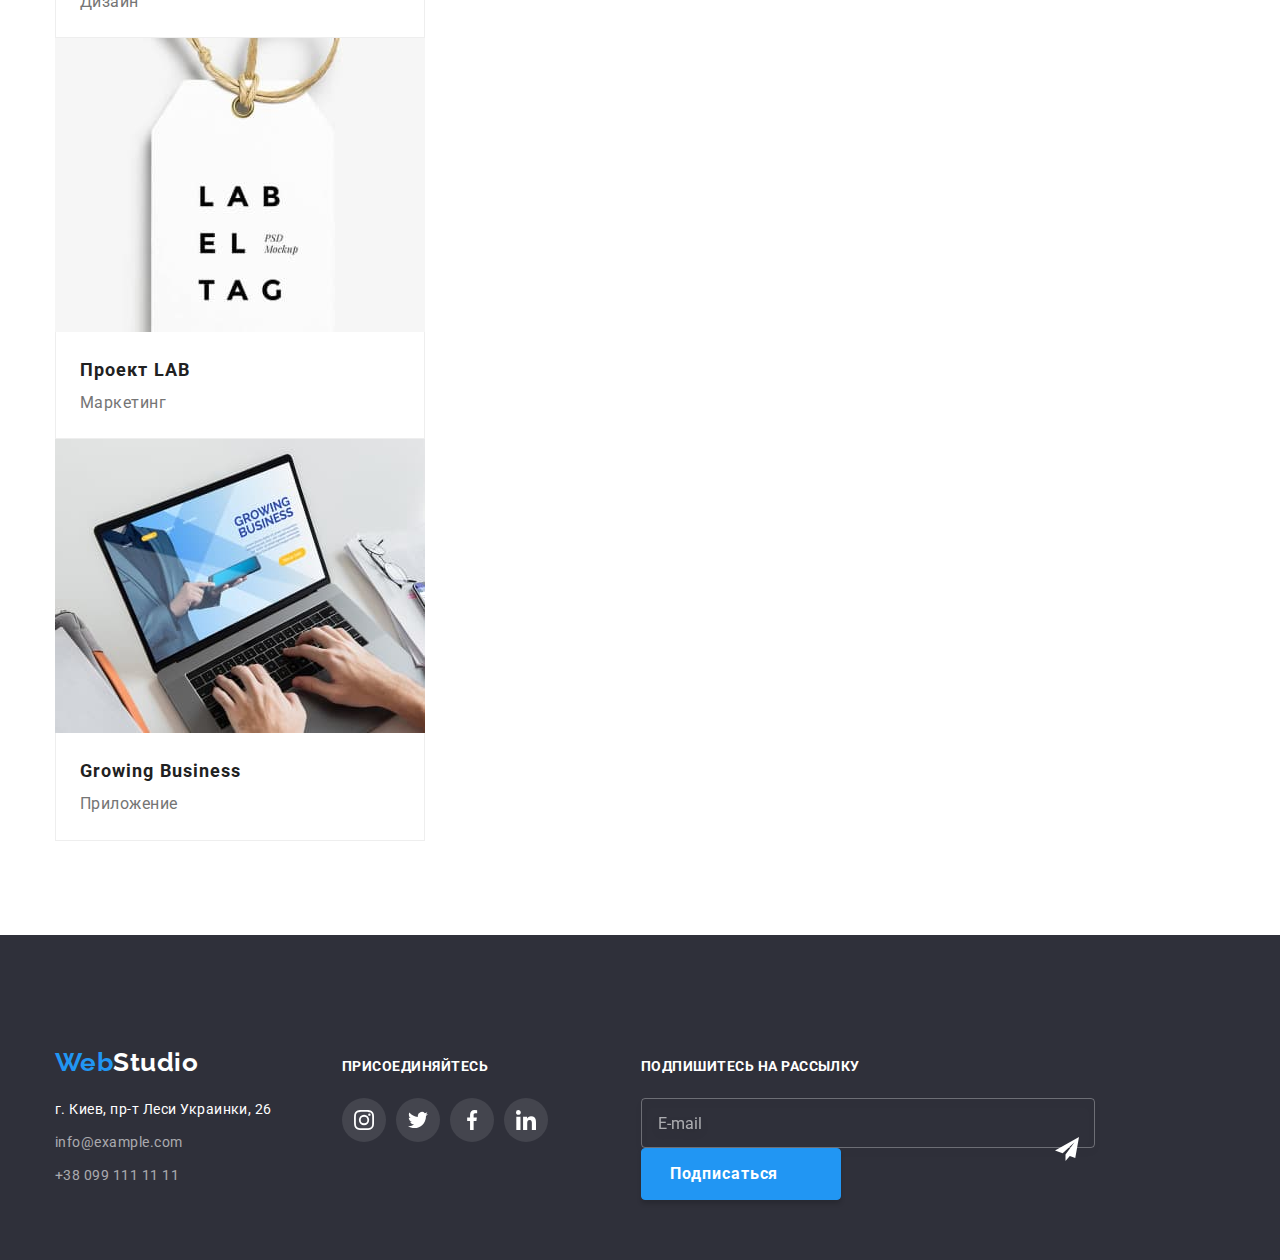
==== commit 95f4f704: "разметка модального окна" ====
--- a/portfolio.html
+++ b/portfolio.html
@@ -58,10 +58,9 @@
 
         <button
           type="button"
-          class="menu-button"
+          class="menu-toggle js-open-menu"
           aria-expanded="false"
-          aria-controls="menu"
-          data-menu-button
+          aria-controls="mobile-menu"
         >
           <svg
             class="mobile-icon"
@@ -69,15 +68,61 @@
             height="40"
             aria-label="Переключатель мобильного меню"
           >
-            <use class="close-menu" href="./images/icons.svg#close-menu"></use>
-            <use class="icon-menu" href="./images/icons.svg#menu"></use>
+            <use href="./images/icons.svg#menu"></use>
           </svg>
         </button>
-        <!-- Мобильное меню -->
-        <div class="menu-container" id="menu" data-menu></div>
-        <!-- Мобильное меню окончание -->
       </div>
     </header>
+    <div class="menu-container js-menu-container" id="mobile-menu">
+      <button class="menu-toggle menu-toggle__position js-close-menu">
+        <svg class="mobile-icon" width="40" height="40">
+          <use href="./images/icons.svg#close-menu"></use>
+        </svg>
+      </button>
+      <ul class="mobile-menu">
+        <li class="mobile-menu_item">
+          <a href="./index.html" class="mobile-menu_link">Студия</a>
+        </li>
+        <li class="mobile-menu_item">
+          <a href="./portfolio.html" class="mobile-menu_link">Портфолио</a>
+        </li>
+        <li class="mobile-menu_item">
+          <a href="" class="mobile-menu_link">Контакты</a>
+        </li>
+      </ul>
+      <ul class="mobile-cont">
+        <li class="mobile-cont__item mobile-cont__mobile-cont__item__margin">
+          <a href="tel:+380961111111" class="mobile-cont__link--bigger">
+            +38 096 111 11 11
+          </a>
+        </li>
+        <li class="mobile-cont__item">
+          <a href="mailto:info@devstudio.com" class="mobile-cont__link">
+            info@devstudio.com
+          </a>
+        </li>
+      </ul>
+      <ul class="menu-social">
+        <li class="menu-social__item">
+          <a href="" class="menu-social__link menu-social__link--border"
+            >Instagram</a
+          >
+        </li>
+        <li class="menu-social__item">
+          <a href="" class="menu-social__link menu-social__link--border"
+            >Twitter</a
+          >
+        </li>
+        <li class="menu-social__item">
+          <a href="" class="menu-social__link menu-social__link--border"
+            >Fasebook</a
+          >
+        </li>
+        <li class="menu-social__item">
+          <a href="" class="menu-social__link">Linkedin</a>
+        </li>
+      </ul>
+    </div>
     <main>
       <!-- Портфолио -->
       <h1 class="visually-hidden">Портфолио</h1>
@@ -102,28 +147,30 @@
           </ul>
           <ul class="projects-list">
             <li class="projects-list__card">
-              <a href="" class="projects-list__link">
-                <div class="overlay">
-                  <img
-                    src="./images/img4.jpg"
-                    alt="изображение-услуги-компании"
-                    width="370"
-                    height="294"
-                  />
-                  <div class="overlay__box">
-                    <p class="overlay__text">
-                      Технокряк это современная площадка распространения
-                      коронавируса. Компании используют эту платформу для
-                      цифрового шпионажа и атак на защищённые сервера
-                      конкурентов.
-                    </p>
-                  </div>
-                </div>
-                <div class="projects-list__wrapper">
-                  <h2 class="projects-list__title">Технокряк</h2>
-                  <p class="projects-list__descrip">Веб-сайт</p>
-                </div>
-              </a>
+              <article>
+                <a href="" class="projects-list__link">
+                  <div class="overlay">
+                    <img
+                      src="./images/img4.jpg"
+                      alt="изображение-услуги-компании"
+                      width="370"
+                      height="294"
+                    />
+                    <div class="overlay__box">
+                      <p class="overlay__text">
+                        Технокряк это современная площадка распространения
+                        коронавируса. Компании используют эту платформу для
+                        цифрового шпионажа и атак на защищённые сервера
+                        конкурентов.
+                      </p>
+                    </div>
+                  </div>
+                  <div class="projects-list__wrapper">
+                    <h2 class="projects-list__title">Технокряк</h2>
+                    <p class="projects-list__descrip">Веб-сайт</p>
+                  </div>
+                </a>
+              </article>
             </li>
             <li class="projects-list__card">
               <a href="" class="projects-list__link">
--- a/css/main.min.css
+++ b/css/main.min.css
@@ -1,3 +1,3 @@
 /*! modern-normalize v1.0.0 | MIT License | https://github.com/sindresorhus/modern-normalize */*,*::before,*::after{-webkit-box-sizing:border-box;box-sizing:border-box}:root{-moz-tab-size:4;-o-tab-size:4;tab-size:4}html{line-height:1.15;-webkit-text-size-adjust:100%}body{margin:0;padding:0}body{font-family:system-ui,-apple-system,"Segoe UI",Roboto,Helvetica,Arial,sans-serif,"Apple Color Emoji","Segoe UI Emoji"}hr{height:0;color:inherit}abbr[title]{-webkit-text-decoration:underline dotted;text-decoration:underline dotted}b,strong{font-weight:bolder}code,kbd,samp,pre{font-family:ui-monospace, SFMono-Regular, Consolas, "Liberation Mono", Menlo,- monospace;font-size:1em}small{font-size:80%}sub,sup{font-size:75%;line-height:0;position:relative;vertical-align:baseline}sub{bottom:-0.25em}sup{top:-0.5em}table{text-indent:0;border-color:inherit}button,input,optgroup,select,textarea{font-family:inherit;font-size:100%;line-height:1.15;margin:0}address{font-style:normal}button,select{text-transform:none}button,[type="button"],[type="reset"],[type="submit"]{-webkit-appearance:button}::-moz-focus-inner{border-style:none;padding:0}:-moz-focusring{outline:1px dotted ButtonText}:-moz-ui-invalid{box-shadow:none}legend{padding:0}progress{vertical-align:baseline}::-webkit-inner-spin-button,::-webkit-outer-spin-button{height:auto}[type="search"]{-webkit-appearance:textfield;outline-offset:-2px}::-webkit-search-decoration{-webkit-appearance:none}::-webkit-file-upload-button{-webkit-appearance:button;font:inherit}summary{display:list-item}body{font-family:"Roboto", sans-serif;letter-spacing:0.03em;color:#212121;background-color:#fff}img{display:block;max-width:100%;height:auto}.site-nav,.list-cont,.features-list,.services-list,.team-list,.social-list,.clients-list,.social__list,.filters,.projects-list{padding:0px;margin:0px;list-style:none}.visually-hidden{position:absolute;width:1px;height:1px;margin:-1px;border:0;padding:0;white-space:nowrap;-webkit-clip-path:inset(100%);clip-path:inset(100%);clip:rect(0 0 0 0);overflow:hidden}.container{padding-left:15px;padding-right:15px;margin-left:auto;margin-right:auto}@media screen and (min-width: 480px){.container{width:480px}}@media screen and (min-width: 768px){.container{width:768px}}@media screen and (min-width: 1200px){.container{width:1200px}}.page-header__container{display:-webkit-box;display:-ms-flexbox;display:flex;-webkit-box-align:center;-ms-flex-align:center;align-items:center}.page-header--border{border-bottom:1px solid #ececec}.page-header__navigation{display:-webkit-box;display:-ms-flexbox;display:flex;-webkit-box-align:center;-ms-flex-align:center;align-items:center}.logo{display:inline-block;font-family:"Raleway", sans-serif;font-weight:700;font-size:26px;line-height:1.2;text-decoration:none}.logo--blue{color:#2196f3}.logo--black{color:#000}.logo--white{color:#fff}.site-nav{display:-webkit-box;display:-ms-flexbox;display:flex}.site-nav__below{margin-left:93px}.site-nav__item:not(:last-child){margin-right:50px}@media screen and (max-width: 767px){.site-nav{display:none}}.site-nav__link{position:relative;display:inline-block;padding-top:32px;padding-bottom:32px;font-weight:500;font-size:14px;line-height:1.1;letter-spacing:0.02em;text-decoration:none;color:#212121;-webkit-transition:color 250ms cubic-bezier(0.4, 0, 0.2, 1);transition:color 250ms cubic-bezier(0.4, 0, 0.2, 1)}.site-nav__link:hover,.site-nav__link:focus{color:#2196f3}.site-nav__link--current{color:#2196f3}.site-nav__link--current::after{position:absolute;bottom:0;left:0;content:"";display:block;height:4px;width:100%;border-radius:2px;background-color:#2196f3}.list-cont{display:-webkit-box;display:-ms-flexbox;display:flex;-webkit-box-align:center;-ms-flex-align:center;align-items:center;margin-left:auto}@media screen and (max-width: 767px){.list-cont{display:none}}.list-cont__item:not(:last-child){margin-right:50px}.list-cont__link{display:-webkit-box;display:-ms-flexbox;display:flex;-webkit-box-pack:center;-ms-flex-pack:center;justify-content:center;-webkit-box-align:center;-ms-flex-align:center;align-items:center;font-weight:500;font-size:14px;line-height:1.1;letter-spacing:0.02em;text-decoration:none;color:#757575;-webkit-transition:color 250ms cubic-bezier(0.4, 0, 0.2, 1);transition:color 250ms cubic-bezier(0.4, 0, 0.2, 1)}.list-cont__link:hover,.list-cont__link:focus{color:#2196f3}.list-cont__icon{margin-right:10px;fill:currentColor}.hero{margin-left:auto;margin-right:auto;padding-top:200px;padding-bottom:200px;max-width:1600px;height:600px;text-align:center;color:#fff;background-color:#2f303a;background-image:-webkit-gradient(linear, left top, right top, from(rgba(47,48,58,0.4)), to(rgba(47,48,58,0.4))),url(../images/bg-image.jpg);background-image:linear-gradient(to right, rgba(47,48,58,0.4), rgba(47,48,58,0.4)),url(../images/bg-image.jpg);background-size:cover;background-repeat:no-repeat;background-position:center}.hero__title{margin-top:0px;margin-bottom:30px;font-weight:900;font-size:44px;line-height:1.4;letter-spacing:0.06em;text-transform:uppercase;color:#fff}.button{display:inline-block;min-width:200px;min-height:50px;font-weight:700;font-size:16px;line-height:1.8;letter-spacing:0.06em;text-decoration:none;color:#fff;background-color:#2196f3;border-radius:4px;border:1px solid #2196f3;-webkit-box-shadow:0px 4px 4px rgba(0,0,0,0.15);box-shadow:0px 4px 4px rgba(0,0,0,0.15);cursor:pointer;-webkit-transition:background-color 250ms cubic-bezier(0.4, 0, 0.2, 1);transition:background-color 250ms cubic-bezier(0.4, 0, 0.2, 1)}.button:focus,.button:hover{background-color:#188ce8}.button--hero{padding:10px 32px 10px 32px}.button--modal{padding:10px 52px 10px 52px}.button--footer{padding:10px 62px 10px 28px}.button-wrapper{position:relative;margin-left:12px}.button__icon{position:absolute;top:50%;right:28px;-webkit-transform:translateY(-50%);transform:translateY(-50%)}.features{padding-top:94px}.features-list{display:-webkit-box;display:-ms-flexbox;display:flex;-ms-flex-wrap:wrap;flex-wrap:wrap}.features-list :nth-child(4){margin-right:0px}.features-list__card{width:calc((100% - 90px) / 4);margin-right:30px}.features-list__wrapper{display:-webkit-box;display:-ms-flexbox;display:flex;-webkit-box-pack:center;-ms-flex-pack:center;justify-content:center;-webkit-box-align:center;-ms-flex-align:center;align-items:center;width:270px;height:120px;margin-bottom:30px;background-color:#f5f4fa;border-radius:4px}.features-list__desc{margin-top:0px;margin-bottom:0px;font-family:"Roboto";font-weight:400;font-size:14px;line-height:1.7;color:#757575}.features-list__title{margin-top:0px;margin-bottom:10px;font-weight:700;font-size:14px;line-height:1.14;text-transform:uppercase}.services{padding-bottom:94px;padding-top:94px}.services__title{margin-top:0px;margin-bottom:0px;font-weight:700;font-size:36px;line-height:0.7;text-align:center}.services-list{display:-webkit-box;display:-ms-flexbox;display:flex;-ms-flex-wrap:wrap;flex-wrap:wrap;margin-top:50px}.services-list :nth-child(3){margin-right:0px}.services-list__card{width:calc((100% - 60px) / 3);margin-right:30px;position:relative}.services-list__link{display:block;text-decoration:none}.services-list__title{margin:0;font-family:"Roboto";font-weight:400;font-size:14px;line-height:1.7;color:#fff}.services-list__overlay{position:absolute;bottom:0;height:70px;width:370px;padding-top:27px;padding-bottom:27px;text-align:center;background-color:rgba(47,48,58,0.8)}.team{padding-bottom:94px;padding-top:94px;background-color:#f5f4fa}.team__title{margin-top:0px;margin-bottom:0px;font-weight:700;font-size:36px;line-height:0.7;text-align:center}.team-list{display:-webkit-box;display:-ms-flexbox;display:flex;margin-top:50px}.team-list :nth-child(4){margin-right:0px}.team-list__card{width:calc((100% - 90px) / 4);margin-right:30px;padding-bottom:30px;text-align:center;background-color:#fff;-webkit-box-shadow:0px 1px 3px rgba(0,0,0,0.12),0px 1px 1px rgba(0,0,0,0.14),0px 2px 1px rgba(0,0,0,0.2);box-shadow:0px 1px 3px rgba(0,0,0,0.12),0px 1px 1px rgba(0,0,0,0.14),0px 2px 1px rgba(0,0,0,0.2);border-radius:0px 0px 4px 4px}.team-list__member{margin-top:30px;margin-bottom:0px;font-weight:500;font-size:16px;line-height:1.2}.team-list__position{margin-top:10px;margin-bottom:16px;color:#757575}.social-list{display:-webkit-box;display:-ms-flexbox;display:flex;-webkit-box-align:center;-ms-flex-align:center;align-items:center;-webkit-box-pack:center;-ms-flex-pack:center;justify-content:center}.social-list:nth-last-child(4){margin-right:0px}.social-list__item{margin-right:10px}.social-list__link{display:-webkit-box;display:-ms-flexbox;display:flex;-webkit-box-align:center;-ms-flex-align:center;align-items:center;-webkit-box-pack:center;-ms-flex-pack:center;justify-content:center;width:44px;height:44px;color:#afb1b8;border-radius:50px;-webkit-transition:background-color 250ms cubic-bezier(0.4, 0, 0.2, 1) , color 250ms cubic-bezier(0.4, 0, 0.2, 1);transition:background-color 250ms cubic-bezier(0.4, 0, 0.2, 1) , color 250ms cubic-bezier(0.4, 0, 0.2, 1)}.social-list__link:hover,.social-list__link:focus{color:#fff;background-color:#2196f3}.social-list__icon{fill:currentColor}.clients{padding-bottom:94px;padding-top:94px;text-align:center}.clients__title{margin-top:0px;margin-bottom:0px;font-weight:700;font-size:36px;line-height:0.7;text-align:center}.clients-list{display:-webkit-box;display:-ms-flexbox;display:flex;margin-top:50px}.clients-list__link{display:-webkit-box;display:-ms-flexbox;display:flex;-webkit-box-pack:center;-ms-flex-pack:center;justify-content:center;-webkit-box-align:center;-ms-flex-align:center;align-items:center;margin-right:30px;width:170px;height:90px;color:#afb1b8;border-radius:4px;border:1px solid #afb1b8;cursor:pointer;-webkit-transition:color 250ms cubic-bezier(0.4, 0, 0.2, 1) , border 250ms cubic-bezier(0.4, 0, 0.2, 1);transition:color 250ms cubic-bezier(0.4, 0, 0.2, 1) , border 250ms cubic-bezier(0.4, 0, 0.2, 1)}.clients-list__link:hover,.clients-list__link:focus{color:#2196f3;border:1px solid #2196f3}.clients-list__icon{fill:currentColor}.clients-list__card:nth-child(6n){margin-right:0px}.footer{padding-top:60px;padding-bottom:60px;background-color:#2f303a}.footer__container{display:-webkit-box;display:-ms-flexbox;display:flex;-webkit-box-align:baseline;-ms-flex-align:baseline;align-items:baseline}.address-list{margin-top:20px;font-weight:400;font-size:14px;line-height:1.7}.address-list__city{margin-top:0px;margin-bottom:0px;color:#fff}.address-list__link{display:block;margin-top:9px;margin-bottom:0px;color:rgba(255,255,255,0.6);text-decoration:none}.social{margin-left:70px}.social__title{margin-top:0px;margin-bottom:20px;font-family:"Roboto";font-weight:400;font-size:14px;line-height:1.7;color:#fff}.social__list{display:-webkit-box;display:-ms-flexbox;display:flex;-webkit-box-align:center;-ms-flex-align:center;align-items:center;-webkit-box-pack:center;-ms-flex-pack:center;justify-content:center}.social__item{margin-right:10px}.social__item:last-child{margin-right:0}.social__link{display:-webkit-box;display:-ms-flexbox;display:flex;-webkit-box-align:center;-ms-flex-align:center;align-items:center;-webkit-box-pack:center;-ms-flex-pack:center;justify-content:center;width:44px;height:44px;color:#fff;border-radius:50px;background-color:rgba(255,255,255,0.1);-webkit-transition:background-color 250ms cubic-bezier(0.4, 0, 0.2, 1);transition:background-color 250ms cubic-bezier(0.4, 0, 0.2, 1)}.social__link:hover,.social__link:focus{background-color:#2196f3}.social__icon{fill:currentColor}.news{margin-left:93px}.news__title{margin-top:0px;margin-bottom:20px;font-family:"Roboto";font-weight:400;font-size:14px;line-height:1.7;color:#fff}.footer-form__mail::-webkit-input-placeholder{font-weight:400;font-size:16px;line-height:1.25;color:rgba(255,255,255,0.6)}.footer-form__mail:-ms-input-placeholder{font-weight:400;font-size:16px;line-height:1.25;color:rgba(255,255,255,0.6)}.footer-form__mail::-ms-input-placeholder{font-weight:400;font-size:16px;line-height:1.25;color:rgba(255,255,255,0.6)}.footer-form__mail::placeholder{font-weight:400;font-size:16px;line-height:1.25;color:rgba(255,255,255,0.6)}.footer-form__mail{margin:0;padding:0;padding:15px 16px;width:358px;height:50px;border:1px solid rgba(255,255,255,0.3);border-radius:4px;-webkit-filter:drop-shadow(0px 4px 4px rgba(0,0,0,0.15));filter:drop-shadow(0px 4px 4px rgba(0,0,0,0.15));background-color:transparent}.footer-form__mail:focus{color:rgba(255,255,255,0.6);border:1px solid rgba(255,255,255,0.3);background-color:transparent}.filters{display:-webkit-box;display:-ms-flexbox;display:flex;-ms-flex-wrap:wrap;flex-wrap:wrap;-webkit-box-pack:center;-ms-flex-pack:center;justify-content:center}.filters :not(:last-child){margin-right:8px}.filters__button{display:inline-block;min-width:73px;padding:6px 22px 6px 22px;font-weight:500;font-size:16px;line-height:1.6;text-align:center;text-decoration:none;color:#212121;background-color:#f5f4fa;border:1px solid transparent;border-radius:4px;cursor:pointer;-webkit-transition:color 250ms cubic-bezier(0.4, 0, 0.2, 1) , background-color 250ms cubic-bezier(0.4, 0, 0.2, 1) , -webkit-box-shadow 250ms cubic-bezier(0.4, 0, 0.2, 1);transition:color 250ms cubic-bezier(0.4, 0, 0.2, 1) , background-color 250ms cubic-bezier(0.4, 0, 0.2, 1) , -webkit-box-shadow 250ms cubic-bezier(0.4, 0, 0.2, 1);transition:color 250ms cubic-bezier(0.4, 0, 0.2, 1) , background-color 250ms cubic-bezier(0.4, 0, 0.2, 1) , box-shadow 250ms cubic-bezier(0.4, 0, 0.2, 1);transition:color 250ms cubic-bezier(0.4, 0, 0.2, 1) , background-color 250ms cubic-bezier(0.4, 0, 0.2, 1) , box-shadow 250ms cubic-bezier(0.4, 0, 0.2, 1) , -webkit-box-shadow 250ms cubic-bezier(0.4, 0, 0.2, 1)}.filters__button:hover,.filters__button:focus{color:#fff;background-color:#2196f3;-webkit-box-shadow:0px 3px 1px rgba(0,0,0,0.1),0px 1px 2px rgba(0,0,0,0.08),0px 2px 2px rgba(0,0,0,0.12);box-shadow:0px 3px 1px rgba(0,0,0,0.1),0px 1px 2px rgba(0,0,0,0.08),0px 2px 2px rgba(0,0,0,0.12)}.portfolio{padding-top:94px;padding-bottom:94px}.projects-list{display:-webkit-box;display:-ms-flexbox;display:flex;-ms-flex-wrap:wrap;flex-wrap:wrap;margin-top:34px}.projects-list :nth-child(3n){margin-right:0}.projects-list :nth-last-child(-n+3){margin-bottom:0}.projects-list__card{width:calc((100% - 60px) / 3);margin-right:30px;margin-bottom:30px;background-color:#fff}.projects-list__title{margin-top:0px;margin-bottom:0px;font-weight:700;font-size:18px;line-height:2;letter-spacing:0.06em;color:#212121}.projects-list__descrip{margin-top:0px;margin-bottom:0px;font-weight:400;font-size:16px;line-height:1.9;color:#757575}.projects-list__wrapper{padding:20px 24px;border-bottom:1px solid #eeeeee;border-left:1px solid #eeeeee;border-right:1px solid #eeeeee}.projects-list__link{display:block;text-decoration:none;-webkit-transition:-webkit-box-shadow 250ms cubic-bezier(0.4, 0, 0.2, 1);transition:-webkit-box-shadow 250ms cubic-bezier(0.4, 0, 0.2, 1);transition:box-shadow 250ms cubic-bezier(0.4, 0, 0.2, 1);transition:box-shadow 250ms cubic-bezier(0.4, 0, 0.2, 1), -webkit-box-shadow 250ms cubic-bezier(0.4, 0, 0.2, 1)}.projects-list__link:hover,.projects-list__link:focus{-webkit-box-shadow:0px 4px 4px rgba(0,0,0,0.25),0px 4px 4px rgba(0,0,0,0.06),1px 4px 6px rgba(0,0,0,0.16);box-shadow:0px 4px 4px rgba(0,0,0,0.25),0px 4px 4px rgba(0,0,0,0.06),1px 4px 6px rgba(0,0,0,0.16)}.overlay{position:relative;overflow:hidden}.overlay__text{margin:0;font-size:18px;font-weight:400;line-height:1.55;text-align:left;color:#fff}.overlay__box{position:absolute;bottom:0;left:0;width:100%;height:100%;padding:63px 24px;background-color:rgba(33,150,243,0.9);-webkit-transform:translatey(100%);transform:translatey(100%);opacity:0;-webkit-transition:-webkit-transform 250ms cubic-bezier(0.4, 0, 0.2, 1);transition:-webkit-transform 250ms cubic-bezier(0.4, 0, 0.2, 1);transition:transform 250ms cubic-bezier(0.4, 0, 0.2, 1);transition:transform 250ms cubic-bezier(0.4, 0, 0.2, 1), -webkit-transform 250ms cubic-bezier(0.4, 0, 0.2, 1)}.projects-list__card:hover .overlay__box{-webkit-transform:translatey(0);transform:translatey(0);opacity:1}.backdrop{position:fixed;top:0;left:0;width:100%;height:100%;background-color:rgba(0,0,0,0.2);-webkit-transition:opacity 250ms cubic-bezier(0.4, 0, 0.2, 1) , visibility 250ms cubic-bezier(0.4, 0, 0.2, 1);transition:opacity 250ms cubic-bezier(0.4, 0, 0.2, 1) , visibility 250ms cubic-bezier(0.4, 0, 0.2, 1)}.backdrop__is-hidden{opacity:0;pointer-events:none;visibility:hidden}.backdrop__is-hidden .modal{-webkit-transform:translate(-50%, -50%) scale(0.9);transform:translate(-50%, -50%) scale(0.9)}.modal{position:absolute;left:50%;top:50%;width:528px;height:581px;padding:40px;background-color:#fff;border-radius:4px;-webkit-transform:translate(-50%, -50%) scale(1);transform:translate(-50%, -50%) scale(1);-webkit-transition:-webkit-transform 250ms cubic-bezier(0.4, 0, 0.2, 1);transition:-webkit-transform 250ms cubic-bezier(0.4, 0, 0.2, 1);transition:transform 250ms cubic-bezier(0.4, 0, 0.2, 1);transition:transform 250ms cubic-bezier(0.4, 0, 0.2, 1), -webkit-transform 250ms cubic-bezier(0.4, 0, 0.2, 1)}.modal__button{position:absolute;top:8px;right:8px;display:-webkit-box;display:-ms-flexbox;display:flex;-webkit-box-align:center;-ms-flex-align:center;align-items:center;-webkit-box-pack:center;-ms-flex-pack:center;justify-content:center;width:30px;height:30px;border:1px solid rgba(0,0,0,0.1);border-radius:50%;background-color:inherit;cursor:pointer;-webkit-transition:color 250ms cubic-bezier(0.4, 0, 0.2, 1);transition:color 250ms cubic-bezier(0.4, 0, 0.2, 1)}.modal__button:hover,.modal__button:focus{color:#2196f3}.modal__icon{fill:currentColor}.signup-form{text-align:center}.signup-form__title{margin-top:0;margin-bottom:12px;font-size:20px;font-weight:700;line-height:1.15;text-align:center;color:#212121}.form-field{display:-webkit-box;display:-ms-flexbox;display:flex;-webkit-box-orient:vertical;-webkit-box-direction:normal;-ms-flex-direction:column;flex-direction:column;margin-bottom:10px}.form-field__title{margin-bottom:4px;font-size:12px;font-weight:400;line-height:1.16;letter-spacing:0.01em;text-align:left;color:#757575}.form-field__wrapper{position:relative}.form-field__input{width:100%;margin:0;padding-left:42px;padding:11px 30px;font:inherit;border:1px solid rgba(33,33,33,0.2);border-radius:4px;-webkit-transition:border-color 250ms cubic-bezier(0.4, 0, 0.2, 1);transition:border-color 250ms cubic-bezier(0.4, 0, 0.2, 1)}.form-field__input:focus,.form-field__input:hover{border-color:#2196f3;outline-color:#2196f3}.form-field__icon{position:absolute;top:11px;left:12px;-webkit-transition:fill 250ms cubic-bezier(0.4, 0, 0.2, 1);transition:fill 250ms cubic-bezier(0.4, 0, 0.2, 1)}.form-field:focus-within .form-field__icon{fill:#2196f3}.form-field:hover .form-field__icon{fill:#2196f3}.form-comment{display:-webkit-box;display:-ms-flexbox;display:flex;-webkit-box-orient:vertical;-webkit-box-direction:normal;-ms-flex-direction:column;flex-direction:column;margin-bottom:20px}.form-comment__title{margin-bottom:4px;font-size:12px;font-weight:400;line-height:1.16;letter-spacing:0.01em;text-align:left;color:#757575}.form-comment__area{height:120px;width:448px;resize:none;padding:12px 16px;border:1px solid rgba(33,33,33,0.2);border-radius:4px;-webkit-transition:border-color 250ms cubic-bezier(0.4, 0, 0.2, 1);transition:border-color 250ms cubic-bezier(0.4, 0, 0.2, 1)}.form-comment__area:focus,.form-comment__area:hover{border-color:#2196f3;outline-color:#2196f3}.form-comment__area::-webkit-input-placeholder{font-size:12px;font-weight:400;line-height:1.16;letter-spacing:0.01em;color:rgba(117,117,117,0.5)}.form-comment__area:-ms-input-placeholder{font-size:12px;font-weight:400;line-height:1.16;letter-spacing:0.01em;color:rgba(117,117,117,0.5)}.form-comment__area::-ms-input-placeholder{font-size:12px;font-weight:400;line-height:1.16;letter-spacing:0.01em;color:rgba(117,117,117,0.5)}.form-comment__area::placeholder{font-size:12px;font-weight:400;line-height:1.16;letter-spacing:0.01em;color:rgba(117,117,117,0.5)}.form-check{margin-top:0;margin-bottom:30px;font-size:14px;font-weight:400;line-height:1.71;text-align:left;color:#757575}.form-check__wrapper{display:-webkit-box;display:-ms-flexbox;display:flex;-webkit-box-align:center;-ms-flex-align:center;align-items:center;-webkit-box-pack:center;-ms-flex-pack:center;justify-content:center}.form-check__input{position:absolute;width:1px;height:1px;margin:-1px;border:0;padding:0;white-space:nowrap;-webkit-clip-path:inset(100%);clip-path:inset(100%);clip:rect(0 0 0 0);overflow:hidden}.form-check__icon{display:block;width:16px;height:15px;margin-right:8.38px;border:2px solid #212121;border-radius:2px;background-color:inherit;fill:#212121;-webkit-box-shadow:0px 4px 4px 0px rgba(0,0,0,0.25);box-shadow:0px 4px 4px 0px rgba(0,0,0,0.25);-webkit-transition:display 250ms cubic-bezier(0.4, 0, 0.2, 1);transition:display 250ms cubic-bezier(0.4, 0, 0.2, 1)}.form-check__input:checked+.form-check__icon{border:none}.icon__use{display:none}.form-check__input:checked+* .icon__use{display:inline-block}.form-check__link{color:#2196f3;-webkit-text-decoration-line:underline;text-decoration-line:underline;cursor:pointer;margin-left:5px}.page-header{position:relative}.menu-button{display:-webkit-inline-box;display:-ms-inline-flexbox;display:inline-flex;margin:0;padding:0;border:none;background-color:transparent}.menu-button .close-menu{display:none}.menu-button.is-open .close-menu{display:block}.menu-button.is-open .icon-menu{display:none}.menu-button:hover,.menu-button:focus{color:#2196f3}.mobile-icon:hover,.mobile-icon:focus{fill:currentColor}.menu-container{display:none;position:absolute;top:100%;left:0;width:480px;height:796px;padding:48px 40px;text-align:center;background-color:yellow}.menu-container.is-open{display:block}
+ monospace;font-size:1em}small{font-size:80%}sub,sup{font-size:75%;line-height:0;position:relative;vertical-align:baseline}sub{bottom:-0.25em}sup{top:-0.5em}table{text-indent:0;border-color:inherit}button,input,optgroup,select,textarea{font-family:inherit;font-size:100%;line-height:1.15;margin:0}address{font-style:normal}button,select{text-transform:none}button,[type="button"],[type="reset"],[type="submit"]{-webkit-appearance:button}::-moz-focus-inner{border-style:none;padding:0}:-moz-focusring{outline:1px dotted ButtonText}:-moz-ui-invalid{box-shadow:none}legend{padding:0}progress{vertical-align:baseline}::-webkit-inner-spin-button,::-webkit-outer-spin-button{height:auto}[type="search"]{-webkit-appearance:textfield;outline-offset:-2px}::-webkit-search-decoration{-webkit-appearance:none}::-webkit-file-upload-button{-webkit-appearance:button;font:inherit}summary{display:list-item}body{font-family:"Roboto", sans-serif;letter-spacing:0.03em;color:#212121;background-color:#fff}img{display:block;max-width:100%;height:auto}.site-nav,.list-cont,.features-list,.services-list,.team-list,.social-list,.clients-list,.social__list,.filters,.projects-list,.mobile-menu,.mobile-cont,.menu-social{padding:0px;margin:0px;list-style:none}.visually-hidden{position:absolute;width:1px;height:1px;margin:-1px;border:0;padding:0;white-space:nowrap;-webkit-clip-path:inset(100%);clip-path:inset(100%);clip:rect(0 0 0 0);overflow:hidden}.container{padding-left:15px;padding-right:15px;margin-left:auto;margin-right:auto}@media screen and (min-width: 480px){.container{width:480px}}@media screen and (min-width: 768px){.container{width:768px}}@media screen and (min-width: 1200px){.container{width:1200px}}.page-header__container{display:-webkit-box;display:-ms-flexbox;display:flex;-webkit-box-align:center;-ms-flex-align:center;align-items:center}@media screen and (max-width: 767px){.page-header__container{display:-webkit-box;display:-ms-flexbox;display:flex}}.page-header--border{border-bottom:1px solid #ececec}.page-header__navigation{display:-webkit-box;display:-ms-flexbox;display:flex;-webkit-box-align:center;-ms-flex-align:center;align-items:center}.logo{display:-webkit-inline-box;display:-ms-inline-flexbox;display:inline-flex;font-family:"Raleway", sans-serif;font-weight:700;font-size:24px;line-height:1.16;text-decoration:none}@media screen and (min-width: 768px){.logo{font-size:26px;line-height:1.2}}.logo--blue{color:#2196f3}.logo--black{color:#000}.logo--white{color:#fff}.site-nav{display:-webkit-box;display:-ms-flexbox;display:flex}.site-nav__below{margin-left:93px}.site-nav__item:not(:last-child){margin-right:50px}@media screen and (max-width: 767px){.site-nav{display:none}}.site-nav__link{position:relative;display:inline-block;padding-top:32px;padding-bottom:32px;font-weight:500;font-size:14px;line-height:1.1;letter-spacing:0.02em;text-decoration:none;color:#212121;-webkit-transition:color 250ms cubic-bezier(0.4, 0, 0.2, 1);transition:color 250ms cubic-bezier(0.4, 0, 0.2, 1)}.site-nav__link:hover,.site-nav__link:focus{color:#2196f3}.site-nav__link--current{color:#2196f3}.site-nav__link--current::after{position:absolute;bottom:0;left:0;content:"";display:block;height:4px;width:100%;border-radius:2px;background-color:#2196f3}.list-cont{display:-webkit-box;display:-ms-flexbox;display:flex;-webkit-box-align:center;-ms-flex-align:center;align-items:center;margin-left:auto}@media screen and (max-width: 767px){.list-cont{display:none}}.list-cont__item:not(:last-child){margin-right:50px}.list-cont__link{display:-webkit-box;display:-ms-flexbox;display:flex;-webkit-box-pack:center;-ms-flex-pack:center;justify-content:center;-webkit-box-align:center;-ms-flex-align:center;align-items:center;font-weight:500;font-size:14px;line-height:1.1;letter-spacing:0.02em;text-decoration:none;color:#757575;-webkit-transition:color 250ms cubic-bezier(0.4, 0, 0.2, 1);transition:color 250ms cubic-bezier(0.4, 0, 0.2, 1)}.list-cont__link:hover,.list-cont__link:focus{color:#2196f3}.list-cont__icon{margin-right:10px;fill:currentColor}.hero{margin-left:auto;margin-right:auto;padding-top:118px;padding-bottom:118px;max-width:1600px;text-align:center;color:#fff;background-color:#2f303a;background-image:-webkit-gradient(linear, left top, right top, from(rgba(47,48,58,0.4)), to(rgba(47,48,58,0.4))),url(../images/bg-image.jpg);background-image:linear-gradient(to right, rgba(47,48,58,0.4), rgba(47,48,58,0.4)),url(../images/bg-image.jpg);background-size:cover;background-repeat:no-repeat;background-position:center}@media screen and (min-width: 767px){.hero{padding-top:200px;padding-bottom:200px;height:600px}}.hero__title{margin-top:0px;margin-bottom:30px;font-weight:900;font-size:26px;line-height:1.61;letter-spacing:0.06em;text-transform:uppercase;color:#fff}@media screen and (min-width: 767px){.hero__title{font-size:44px;line-height:1.4}}.button{display:inline-block;min-width:200px;min-height:50px;font-weight:700;font-size:16px;line-height:1.87;letter-spacing:0.06em;text-decoration:none;color:#fff;background-color:#2196f3;border-radius:4px;border:1px solid #2196f3;-webkit-box-shadow:0px 4px 4px rgba(0,0,0,0.15);box-shadow:0px 4px 4px rgba(0,0,0,0.15);cursor:pointer;-webkit-transition:background-color 250ms cubic-bezier(0.4, 0, 0.2, 1);transition:background-color 250ms cubic-bezier(0.4, 0, 0.2, 1)}.button:focus,.button:hover{background-color:#188ce8}.button--hero{padding:10px 32px 10px 32px}.button--modal{padding:10px 52px 10px 52px}.button--footer{padding:10px 62px 10px 28px}.button-wrapper{position:relative;margin-left:12px}.button__icon{position:absolute;top:50%;right:28px;-webkit-transform:translateY(-50%);transform:translateY(-50%)}@media screen and (max-width: 767px){.features{padding-top:60px}}@media screen and (min-width: 1200px){.features{padding-top:94px}}@media screen and (min-width: 767px){.features-list{display:-webkit-box;display:-ms-flexbox;display:flex;-ms-flex-wrap:wrap;flex-wrap:wrap}}@media screen and (min-width: 767px){.features-list :nth-child(4){margin-right:0px}}@media screen and (max-width: 767px){.features-list__card{margin-bottom:30px}}@media screen and (min-width: 767px){.features-list__card{width:calc((100% - 90px) / 4);margin-right:30px}}.features-list__wrapper{display:-webkit-box;display:-ms-flexbox;display:flex;-webkit-box-pack:center;-ms-flex-pack:center;justify-content:center;-webkit-box-align:center;-ms-flex-align:center;align-items:center;width:100%;height:120px;margin-bottom:30px;background-color:#f5f4fa;border-radius:4px}.features-list__desc{margin-top:0px;margin-bottom:0px;font-family:"Roboto";font-weight:400;font-size:14px;line-height:1.71;color:#757575;text-align:left}.features-list__title{margin-top:0px;margin-bottom:10px;font-weight:700;font-size:14px;line-height:1.14;text-transform:uppercase}@media screen and (max-width: 767px){.features-list{text-align:center}}@media screen and (max-width: 767px){.services{display:none}}@media screen and (min-width: 768px){.services{padding-bottom:94px;padding-top:94px}}.services__title{margin-top:0px;margin-bottom:0px;font-weight:700;font-size:36px;line-height:0.7;text-align:center}.services-list{display:-webkit-box;display:-ms-flexbox;display:flex;-ms-flex-wrap:wrap;flex-wrap:wrap;margin-top:50px}.services-list :nth-child(3){margin-right:0px}.services-list__card{width:calc((100% - 60px) / 3);margin-right:30px;position:relative}.services-list__link{display:block;text-decoration:none}.services-list__title{margin:0;font-family:"Roboto";font-weight:400;font-size:14px;line-height:1.7;color:#fff}.services-list__overlay{position:absolute;bottom:0;height:70px;width:370px;padding-top:27px;padding-bottom:27px;text-align:center;background-color:rgba(47,48,58,0.8)}.team{background-color:#f5f4fa}@media screen and (max-width: 767px){.team{padding-top:60px;padding-bottom:60px}}@media screen and (min-width: 1200px){.team{padding-bottom:94px;padding-top:94px}}.team__title{margin-top:0px;margin-bottom:0px;font-weight:700;font-size:28px;line-height:1.17;text-align:center}@media screen and (min-width: 1200px){.team__title{font-size:36px;line-height:0.7}}.team-list{display:-webkit-box;display:-ms-flexbox;display:flex}.team-list :nth-child(4){margin-right:0px}.team-list :last-child{margin-bottom:0}@media screen and (max-width: 767px){.team-list{-ms-flex-wrap:wrap;flex-wrap:wrap;-webkit-box-orient:vertical;-webkit-box-direction:normal;-ms-flex-direction:column;flex-direction:column;margin-top:30px}}@media screen and (min-width: 1200px){.team-list{margin-top:50px}}.team-list__card{padding-bottom:24px;text-align:center;background-color:#fff;-webkit-box-shadow:0px 1px 3px rgba(0,0,0,0.12),0px 1px 1px rgba(0,0,0,0.14),0px 2px 1px rgba(0,0,0,0.2);box-shadow:0px 1px 3px rgba(0,0,0,0.12),0px 1px 1px rgba(0,0,0,0.14),0px 2px 1px rgba(0,0,0,0.2);border-radius:0px 0px 4px 4px;margin-bottom:30px}@media screen and (min-width: 1200px){.team-list__card{width:calc((100% - 90px) / 4);margin-right:30px}}.team-list__member{margin-top:30px;margin-bottom:0px;font-weight:500;font-size:16px;line-height:1.18}.team-list__position{margin-top:10px;margin-bottom:16px;color:#757575;font-weight:400;font-size:16px;line-height:1.18}.social-list{display:-webkit-box;display:-ms-flexbox;display:flex;-webkit-box-align:center;-ms-flex-align:center;align-items:center;-webkit-box-pack:center;-ms-flex-pack:center;justify-content:center}.social-list:nth-last-child(4){margin-right:0px}.social-list__item{margin-right:10px}.social-list__link{display:-webkit-box;display:-ms-flexbox;display:flex;-webkit-box-align:center;-ms-flex-align:center;align-items:center;-webkit-box-pack:center;-ms-flex-pack:center;justify-content:center;width:44px;height:44px;color:#afb1b8;border-radius:50px;-webkit-transition:background-color 250ms cubic-bezier(0.4, 0, 0.2, 1) , color 250ms cubic-bezier(0.4, 0, 0.2, 1);transition:background-color 250ms cubic-bezier(0.4, 0, 0.2, 1) , color 250ms cubic-bezier(0.4, 0, 0.2, 1)}.social-list__link:hover,.social-list__link:focus{color:#fff;background-color:#2196f3}.social-list__icon{fill:currentColor}.clients{padding-top:60px;padding-bottom:60px}@media screen and (min-width: 768px){.clients{padding-bottom:94px;padding-top:94px;text-align:center}}.clients__title{margin-top:0px;margin-bottom:30px;font-weight:700;font-size:28px;line-height:1.17;text-align:center}@media screen and (min-width: 768px){.clients__title{font-size:36px;line-height:0.7}}.clients-list{display:-webkit-box;display:-ms-flexbox;display:flex;-ms-flex-wrap:wrap;flex-wrap:wrap}@media screen and (max-width: 767px){.clients-list{margin:-15px}}@media screen and (min-width: 768px){.clients-list{margin-top:50px}}.clients-list__card{display:-webkit-box;display:-ms-flexbox;display:flex;-ms-flex-wrap:wrap;flex-wrap:wrap;-webkit-box-pack:center;-ms-flex-pack:center;justify-content:center;-webkit-box-align:center;-ms-flex-align:center;align-items:center;width:170px;height:90px;color:#afb1b8;border-radius:4px;border:1px solid #afb1b8;-webkit-transition:color 250ms cubic-bezier(0.4, 0, 0.2, 1) , border 250ms cubic-bezier(0.4, 0, 0.2, 1);transition:color 250ms cubic-bezier(0.4, 0, 0.2, 1) , border 250ms cubic-bezier(0.4, 0, 0.2, 1)}.clients-list__card:hover,.clients-list__card:focus{color:#2196f3;border:1px solid #2196f3}@media screen and (max-width: 767px){.clients-list__card{width:calc((100% - 4 * 15px) / 2);margin:15px}}@media screen and (min-width: 768px){.clients-list__card{margin-right:30px}}.clients-list__link{color:inherit;cursor:pointer}.clients-list__icon{fill:currentColor}.clients-list__card:nth-child(6n){margin-right:0px}.footer{padding-top:60px;padding-bottom:60px;background-color:#2f303a}.footer__container{display:-webkit-box;display:-ms-flexbox;display:flex;-webkit-box-align:center;-ms-flex-align:center;align-items:center}@media screen and (max-width: 768px){.footer__container{-webkit-box-orient:vertical;-webkit-box-direction:normal;-ms-flex-direction:column;flex-direction:column;text-align:center}}@media screen and (min-width: 768px){.footer__container{-webkit-box-align:baseline;-ms-flex-align:baseline;align-items:baseline}}.address-list{margin-top:20px;font-weight:400;font-size:14px;line-height:1.71}.address-list__city{margin-top:0px;margin-bottom:0px;color:#fff}.address-list__link{display:block;margin-top:8px;margin-bottom:0px;color:rgba(255,255,255,0.6);text-decoration:none}@media screen and (min-width: 768px){.address-list__link{margin-top:9px}}.social{margin-top:60px}@media screen and (min-width: 768px){.social{margin-left:70px}}.social__title{margin-top:0px;margin-bottom:20px;font-weight:700;font-size:14px;line-height:1.7;color:#fff}.social__list{display:-webkit-box;display:-ms-flexbox;display:flex;-webkit-box-align:center;-ms-flex-align:center;align-items:center;-webkit-box-pack:center;-ms-flex-pack:center;justify-content:center}.social__item{margin-right:10px}.social__item:last-child{margin-right:0}.social__link{display:-webkit-box;display:-ms-flexbox;display:flex;-webkit-box-align:center;-ms-flex-align:center;align-items:center;-webkit-box-pack:center;-ms-flex-pack:center;justify-content:center;width:44px;height:44px;color:#fff;border-radius:50px;background-color:rgba(255,255,255,0.1);-webkit-transition:background-color 250ms cubic-bezier(0.4, 0, 0.2, 1);transition:background-color 250ms cubic-bezier(0.4, 0, 0.2, 1)}.social__link:hover,.social__link:focus{background-color:#2196f3}.social__icon{fill:currentColor}.news{margin-top:60px}@media screen and (min-width: 768px){.news{margin-left:93px}}.news__title{margin-top:0px;margin-bottom:20px;font-weight:700;font-size:14px;line-height:1.7;color:#fff}.footer-form__mail::-webkit-input-placeholder{font-weight:400;font-size:16px;line-height:1.25;color:rgba(255,255,255,0.6)}.footer-form__mail:-ms-input-placeholder{font-weight:400;font-size:16px;line-height:1.25;color:rgba(255,255,255,0.6)}.footer-form__mail::-ms-input-placeholder{font-weight:400;font-size:16px;line-height:1.25;color:rgba(255,255,255,0.6)}.footer-form__mail::placeholder{font-weight:400;font-size:16px;line-height:1.25;color:rgba(255,255,255,0.6)}.footer-form__mail{margin:0;padding:0;padding:15px 16px;width:100%;height:50px;border:1px solid rgba(255,255,255,0.3);border-radius:4px;-webkit-filter:drop-shadow(0px 4px 4px rgba(0,0,0,0.15));filter:drop-shadow(0px 4px 4px rgba(0,0,0,0.15));background-color:transparent}.footer-form__mail:focus{color:rgba(255,255,255,0.6);border:1px solid rgba(255,255,255,0.3);background-color:transparent}@media screen and (max-width: 768px){.footer-form__mail{margin-bottom:20px}}.filters{display:-webkit-box;display:-ms-flexbox;display:flex;-ms-flex-wrap:wrap;flex-wrap:wrap;-webkit-box-pack:start;-ms-flex-pack:start;justify-content:flex-start}.filters :nth-last-child(-n+2){margin-bottom:0}.filters :not(:last-child){margin-right:8px}.filters :nth-child(3){margin-right:0}@media screen and (min-width: 768px){.filters{-webkit-box-pack:center;-ms-flex-pack:center;justify-content:center}}@media screen and (max-width: 767px){.filters__item{margin-bottom:15px}}.filters__button{display:inline-block;min-width:73px;padding:6px 22px 6px 22px;font-weight:500;font-size:16px;line-height:1.62;text-align:center;text-decoration:none;color:#212121;background-color:#f5f4fa;border:1px solid transparent;border-radius:4px;cursor:pointer;-webkit-transition:color 250ms cubic-bezier(0.4, 0, 0.2, 1) , background-color 250ms cubic-bezier(0.4, 0, 0.2, 1) , -webkit-box-shadow 250ms cubic-bezier(0.4, 0, 0.2, 1);transition:color 250ms cubic-bezier(0.4, 0, 0.2, 1) , background-color 250ms cubic-bezier(0.4, 0, 0.2, 1) , -webkit-box-shadow 250ms cubic-bezier(0.4, 0, 0.2, 1);transition:color 250ms cubic-bezier(0.4, 0, 0.2, 1) , background-color 250ms cubic-bezier(0.4, 0, 0.2, 1) , box-shadow 250ms cubic-bezier(0.4, 0, 0.2, 1);transition:color 250ms cubic-bezier(0.4, 0, 0.2, 1) , background-color 250ms cubic-bezier(0.4, 0, 0.2, 1) , box-shadow 250ms cubic-bezier(0.4, 0, 0.2, 1) , -webkit-box-shadow 250ms cubic-bezier(0.4, 0, 0.2, 1)}.filters__button:hover,.filters__button:focus{color:#fff;background-color:#2196f3;-webkit-box-shadow:0px 3px 1px rgba(0,0,0,0.1),0px 1px 2px rgba(0,0,0,0.08),0px 2px 2px rgba(0,0,0,0.12);box-shadow:0px 3px 1px rgba(0,0,0,0.1),0px 1px 2px rgba(0,0,0,0.08),0px 2px 2px rgba(0,0,0,0.12)}.portfolio{padding-top:60px;padding-bottom:60px}@media screen and (min-width: 1200px){.portfolio{padding-top:94px;padding-bottom:94px}}.projects-list{display:-webkit-box;display:-ms-flexbox;display:flex;-ms-flex-wrap:wrap;flex-wrap:wrap;-webkit-box-orient:vertical;-webkit-box-direction:normal;-ms-flex-direction:column;flex-direction:column;margin-top:40px}.projects-list :last-child{margin-bottom:0}@media screen and (min-width: 1200px){.projects-list{margin-top:34px}.projects-list :nth-child(3n){margin-right:0}.projects-list :nth-last-child(-n+3){margin-bottom:0}}.projects-list__card{background-color:#fff;margin-bottom:30px}@media screen and (min-width: 1200px){.projects-list__card{width:calc((100% - 60px) / 3);margin-right:30px;margin-bottom:30px}}.projects-list__title{margin-top:0px;margin-bottom:4px;font-weight:700;font-size:18px;line-height:2;letter-spacing:0.06em;color:#212121}.projects-list__descrip{margin-top:0px;margin-bottom:0px;font-weight:400;font-size:16px;line-height:1.9;color:#757575}.projects-list__wrapper{padding:20px 24px;border-bottom:1px solid #eeeeee;border-left:1px solid #eeeeee;border-right:1px solid #eeeeee}.projects-list__link{display:block;text-decoration:none;-webkit-transition:-webkit-box-shadow 250ms cubic-bezier(0.4, 0, 0.2, 1);transition:-webkit-box-shadow 250ms cubic-bezier(0.4, 0, 0.2, 1);transition:box-shadow 250ms cubic-bezier(0.4, 0, 0.2, 1);transition:box-shadow 250ms cubic-bezier(0.4, 0, 0.2, 1), -webkit-box-shadow 250ms cubic-bezier(0.4, 0, 0.2, 1)}.projects-list__link:hover,.projects-list__link:focus{-webkit-box-shadow:0px 4px 4px rgba(0,0,0,0.25),0px 4px 4px rgba(0,0,0,0.06),1px 4px 6px rgba(0,0,0,0.16);box-shadow:0px 4px 4px rgba(0,0,0,0.25),0px 4px 4px rgba(0,0,0,0.06),1px 4px 6px rgba(0,0,0,0.16)}.overlay{position:relative;overflow:hidden}.overlay__text{margin:0;font-size:18px;font-weight:400;line-height:1.55;text-align:left;color:#fff}.overlay__box{position:absolute;bottom:0;left:0;width:100%;height:100%;padding:63px 24px;background-color:rgba(33,150,243,0.9);-webkit-transform:translatey(100%);transform:translatey(100%);opacity:0;-webkit-transition:-webkit-transform 250ms cubic-bezier(0.4, 0, 0.2, 1);transition:-webkit-transform 250ms cubic-bezier(0.4, 0, 0.2, 1);transition:transform 250ms cubic-bezier(0.4, 0, 0.2, 1);transition:transform 250ms cubic-bezier(0.4, 0, 0.2, 1), -webkit-transform 250ms cubic-bezier(0.4, 0, 0.2, 1)}.projects-list__card:hover .overlay__box{-webkit-transform:translatey(0);transform:translatey(0);opacity:1}.backdrop{position:fixed;top:0;left:0;width:100%;height:100%;background-color:rgba(0,0,0,0.2);-webkit-transition:opacity 250ms cubic-bezier(0.4, 0, 0.2, 1) , visibility 250ms cubic-bezier(0.4, 0, 0.2, 1);transition:opacity 250ms cubic-bezier(0.4, 0, 0.2, 1) , visibility 250ms cubic-bezier(0.4, 0, 0.2, 1)}.backdrop__is-hidden{opacity:0;pointer-events:none;visibility:hidden}.backdrop__is-hidden .modal{-webkit-transform:translate(-50%, -50%) scale(0.9);transform:translate(-50%, -50%) scale(0.9)}.modal{position:absolute;left:50%;top:50%;width:450px;height:609px;padding:40px;background-color:#fff;border-radius:4px;-webkit-transform:translate(-50%, -50%) scale(1);transform:translate(-50%, -50%) scale(1);-webkit-transition:-webkit-transform 250ms cubic-bezier(0.4, 0, 0.2, 1);transition:-webkit-transform 250ms cubic-bezier(0.4, 0, 0.2, 1);transition:transform 250ms cubic-bezier(0.4, 0, 0.2, 1);transition:transform 250ms cubic-bezier(0.4, 0, 0.2, 1), -webkit-transform 250ms cubic-bezier(0.4, 0, 0.2, 1)}@media screen and (min-width: 1200px){.modal{width:528px;height:581px}}.modal__button{position:absolute;top:8px;right:8px;display:-webkit-box;display:-ms-flexbox;display:flex;-webkit-box-align:center;-ms-flex-align:center;align-items:center;-webkit-box-pack:center;-ms-flex-pack:center;justify-content:center;width:30px;height:30px;border:1px solid rgba(0,0,0,0.1);border-radius:50%;background-color:inherit;cursor:pointer;-webkit-transition:color 250ms cubic-bezier(0.4, 0, 0.2, 1);transition:color 250ms cubic-bezier(0.4, 0, 0.2, 1)}.modal__button:hover,.modal__button:focus{color:#2196f3}.modal__icon{fill:currentColor}.signup-form{text-align:center}.signup-form__title{margin-top:0;margin-bottom:12px;font-size:20px;font-weight:700;line-height:1.5;text-align:center;color:#212121}@media screen and (min-width: 1200px){.signup-form__title{line-height:1.15}}.form-field{display:-webkit-box;display:-ms-flexbox;display:flex;-webkit-box-orient:vertical;-webkit-box-direction:normal;-ms-flex-direction:column;flex-direction:column;margin-bottom:10px}.form-field__title{margin-bottom:4px;font-size:12px;font-weight:400;line-height:1.16;letter-spacing:0.01em;text-align:left;color:#757575}@media screen and (min-width: 768px){.modal-text{display:none}}.form-field__wrapper{position:relative}.form-field__input{width:100%;margin:0;padding-left:42px;padding:11px 30px;font:inherit;border:1px solid rgba(33,33,33,0.2);border-radius:4px;-webkit-transition:border-color 250ms cubic-bezier(0.4, 0, 0.2, 1);transition:border-color 250ms cubic-bezier(0.4, 0, 0.2, 1)}.form-field__input:focus,.form-field__input:hover{border-color:#2196f3;outline-color:#2196f3}.form-field__icon{position:absolute;top:11px;left:12px;-webkit-transition:fill 250ms cubic-bezier(0.4, 0, 0.2, 1);transition:fill 250ms cubic-bezier(0.4, 0, 0.2, 1)}.form-field:focus-within .form-field__icon{fill:#2196f3}.form-field:hover .form-field__icon{fill:#2196f3}.form-comment{display:-webkit-box;display:-ms-flexbox;display:flex;-webkit-box-orient:vertical;-webkit-box-direction:normal;-ms-flex-direction:column;flex-direction:column;margin-bottom:20px}.form-comment__title{margin-bottom:4px;font-size:12px;font-weight:400;line-height:1.16;letter-spacing:0.01em;text-align:left;color:#757575}.form-comment__area{height:120px;width:100%;resize:none;padding:12px 16px;border:1px solid rgba(33,33,33,0.2);border-radius:4px;-webkit-transition:border-color 250ms cubic-bezier(0.4, 0, 0.2, 1);transition:border-color 250ms cubic-bezier(0.4, 0, 0.2, 1)}.form-comment__area:focus,.form-comment__area:hover{border-color:#2196f3;outline-color:#2196f3}.form-comment__area::-webkit-input-placeholder{font-size:14px;font-weight:400;line-height:1.14;letter-spacing:0.01em;color:rgba(117,117,117,0.5)}.form-comment__area:-ms-input-placeholder{font-size:14px;font-weight:400;line-height:1.14;letter-spacing:0.01em;color:rgba(117,117,117,0.5)}.form-comment__area::-ms-input-placeholder{font-size:14px;font-weight:400;line-height:1.14;letter-spacing:0.01em;color:rgba(117,117,117,0.5)}.form-comment__area::placeholder{font-size:14px;font-weight:400;line-height:1.14;letter-spacing:0.01em;color:rgba(117,117,117,0.5)}@media screen and (min-width: 1200px){.form-comment__area::-webkit-input-placeholder{font-size:12px;line-height:1.16}.form-comment__area:-ms-input-placeholder{font-size:12px;line-height:1.16}.form-comment__area::-ms-input-placeholder{font-size:12px;line-height:1.16}.form-comment__area::placeholder{font-size:12px;line-height:1.16}}.form-check{margin-top:0;margin-bottom:30px;font-size:12px;font-weight:400;line-height:1.16;text-align:left;color:#757575}@media screen and (min-width: 1200px){.form-check{font-size:14px;line-height:1.71}}.form-check__wrapper{display:-webkit-box;display:-ms-flexbox;display:flex;-webkit-box-align:center;-ms-flex-align:center;align-items:center;-webkit-box-pack:center;-ms-flex-pack:center;justify-content:center}@media screen and (min-width: 1200px){.form-check__wrapper{display:-webkit-box;display:-ms-flexbox;display:flex;-webkit-box-align:center;-ms-flex-align:center;align-items:center;-webkit-box-pack:center;-ms-flex-pack:center;justify-content:center}}.form-check__input{position:absolute;width:1px;height:1px;margin:-1px;border:0;padding:0;white-space:nowrap;-webkit-clip-path:inset(100%);clip-path:inset(100%);clip:rect(0 0 0 0);overflow:hidden}.form-check__icon{display:inline-block;width:16px;height:15px;margin-right:8px;border:2px solid #212121;border-radius:2px;background-color:inherit;fill:#212121;-webkit-box-shadow:0px 4px 4px 0px rgba(0,0,0,0.25);box-shadow:0px 4px 4px 0px rgba(0,0,0,0.25);-webkit-transition:display 250ms cubic-bezier(0.4, 0, 0.2, 1);transition:display 250ms cubic-bezier(0.4, 0, 0.2, 1)}.form-check__input:checked+.form-check__icon{border:none}.icon__use{display:none}.form-check__input:checked+* .icon__use{display:inline-block}.form-check__link{color:#2196f3;-webkit-text-decoration-line:underline;text-decoration-line:underline;cursor:pointer}@media screen and (min-width: 1200px){.form-check__link{margin-left:5px}}.menu-container{position:fixed;z-index:2;top:0;left:0;width:100vw;height:100vh;padding:48px 40px;background:#fff;-webkit-box-shadow:0px 4px 8px rgba(0,0,0,0.04),0px 2px 4px rgba(0,0,0,0.08),0px 1px 3px rgba(0,0,0,0.16);box-shadow:0px 4px 8px rgba(0,0,0,0.04),0px 2px 4px rgba(0,0,0,0.08),0px 1px 3px rgba(0,0,0,0.16);-webkit-transform:translateX(100%);transform:translateX(100%);-webkit-transition:-webkit-transform 250ms cubic-bezier(0.4, 0, 0.2, 1);transition:-webkit-transform 250ms cubic-bezier(0.4, 0, 0.2, 1);transition:transform 250ms cubic-bezier(0.4, 0, 0.2, 1);transition:transform 250ms cubic-bezier(0.4, 0, 0.2, 1), -webkit-transform 250ms cubic-bezier(0.4, 0, 0.2, 1)}.menu-container.is-open{-webkit-transform:translateX(0);transform:translateX(0)}.menu-toggle{display:-webkit-inline-box;display:-ms-inline-flexbox;display:inline-flex;margin:0;padding:10px;border:none;background-color:transparent;margin-left:auto;cursor:pointer;-webkit-transition:color 250ms cubic-bezier(0.4, 0, 0.2, 1);transition:color 250ms cubic-bezier(0.4, 0, 0.2, 1)}.menu-toggle:hover,.menu-toggle:focus{color:#2196f3}.menu-toggle__position{position:absolute;top:10px;right:15px}.menu-toggle__position:hover,.menu-toggle__position:focus{color:#2196f3}.mobile-icon:hover,.mobile-icon:focus{fill:currentColor}@media (min-width: 768px){.menu-toggle{display:none}}.mobile-menu{margin-bottom:302px;font-family:Roboto;font-weight:500;font-size:40px;line-height:1.17;letter-spacing:0.02em;color:#2196f3}.mobile-menu :not(:last-child){margin-bottom:32px}.mobile-menu_link{color:#212121;text-decoration:none}.mobile-menu_link:hover,.mobile-menu_link:focus{color:#2196f3}.mobile-cont{margin-bottom:64px}.mobile-cont__link{font-weight:500;font-size:24px;line-height:1.16;letter-spacing:0.02em;text-decoration:none;color:#757575}.mobile-cont__link--bigger{font-size:34px;line-height:1.17;color:#2196f3;text-decoration:none}.mobile-cont__mobile-cont__item__margin{margin-bottom:32px}.menu-social{display:-webkit-box;display:-ms-flexbox;display:flex}.menu-social__link{font-family:"Roboto";font-weight:500;font-size:18px;line-height:1.22;letter-spacing:0.02em;color:#2196f3;text-decoration:none}.menu-social__link--border::after{content:"";width:22px;height:0;border:1px solid rgba(33,33,33,0.2);-webkit-transform:rotate(90deg);transform:rotate(90deg);margin:0 10px}.menu-social__link::after:last-child{border:none}
 /*# sourceMappingURL=main.min.css.map */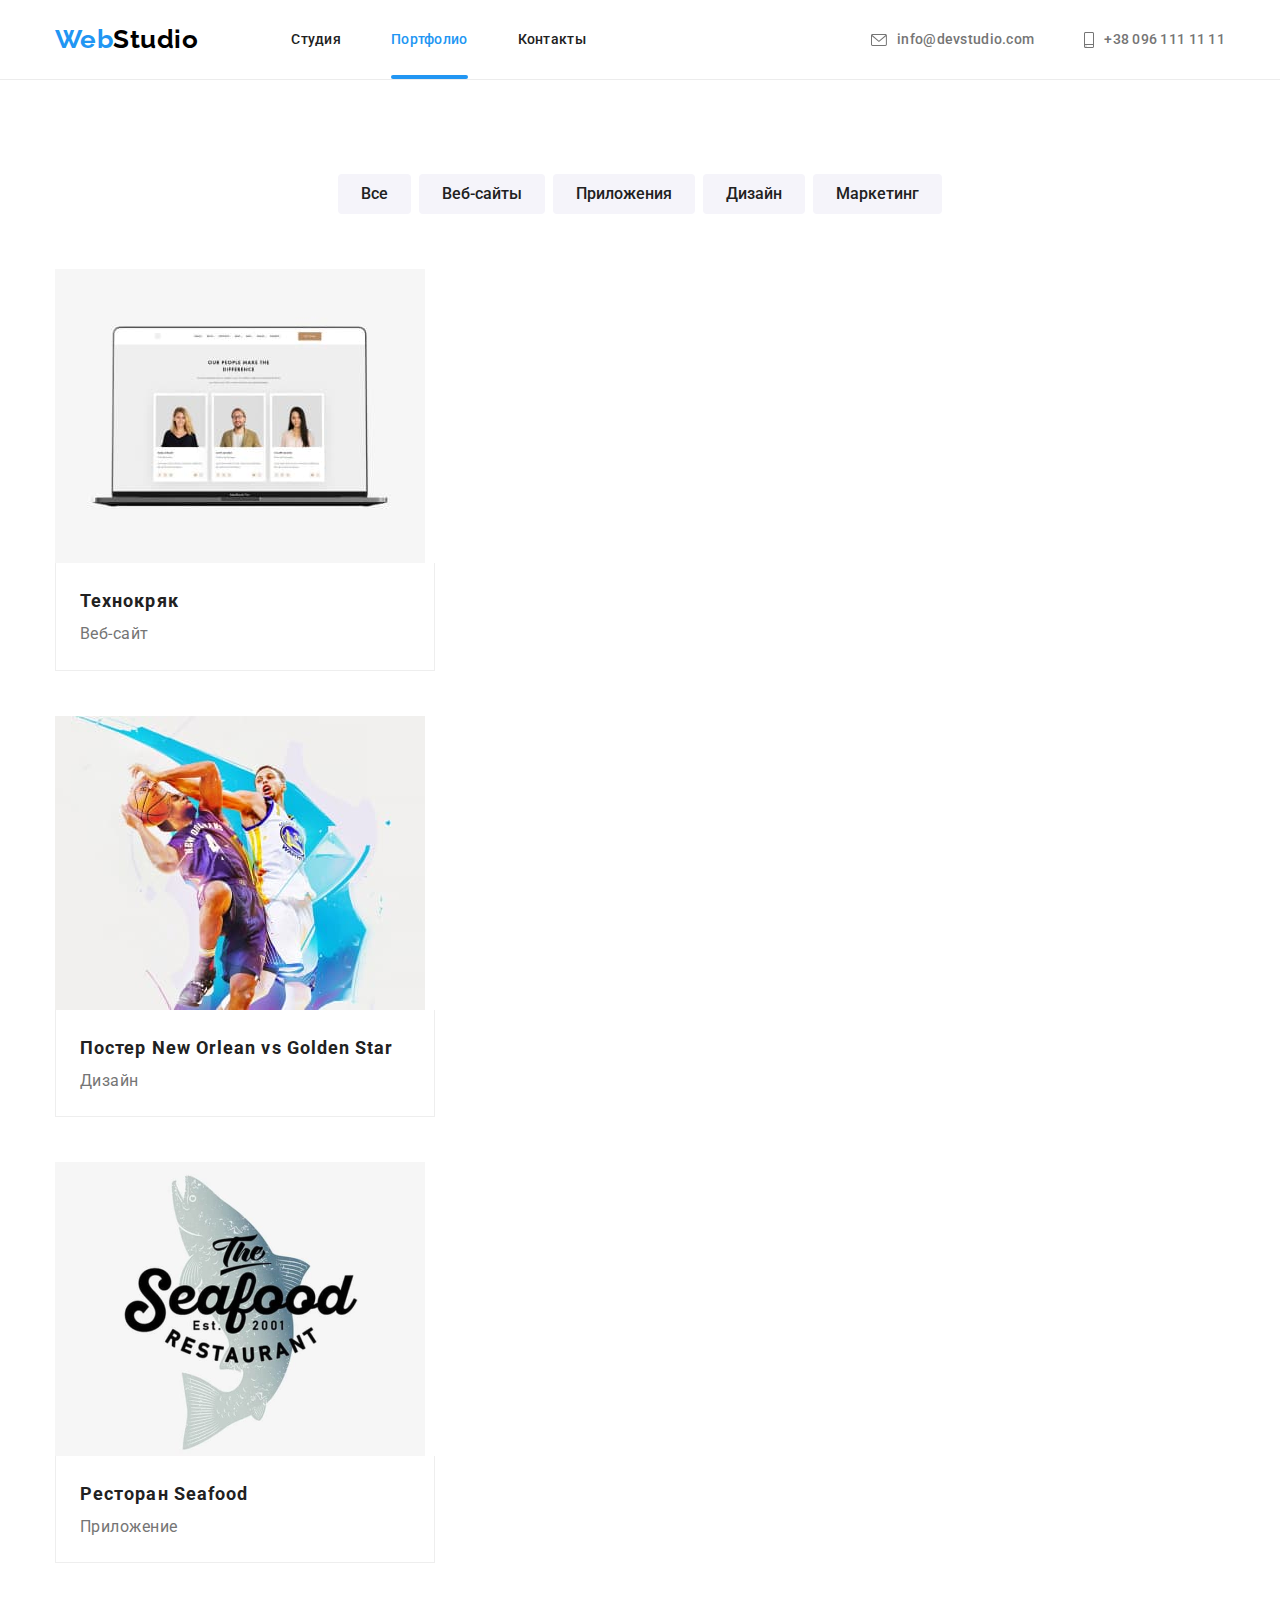
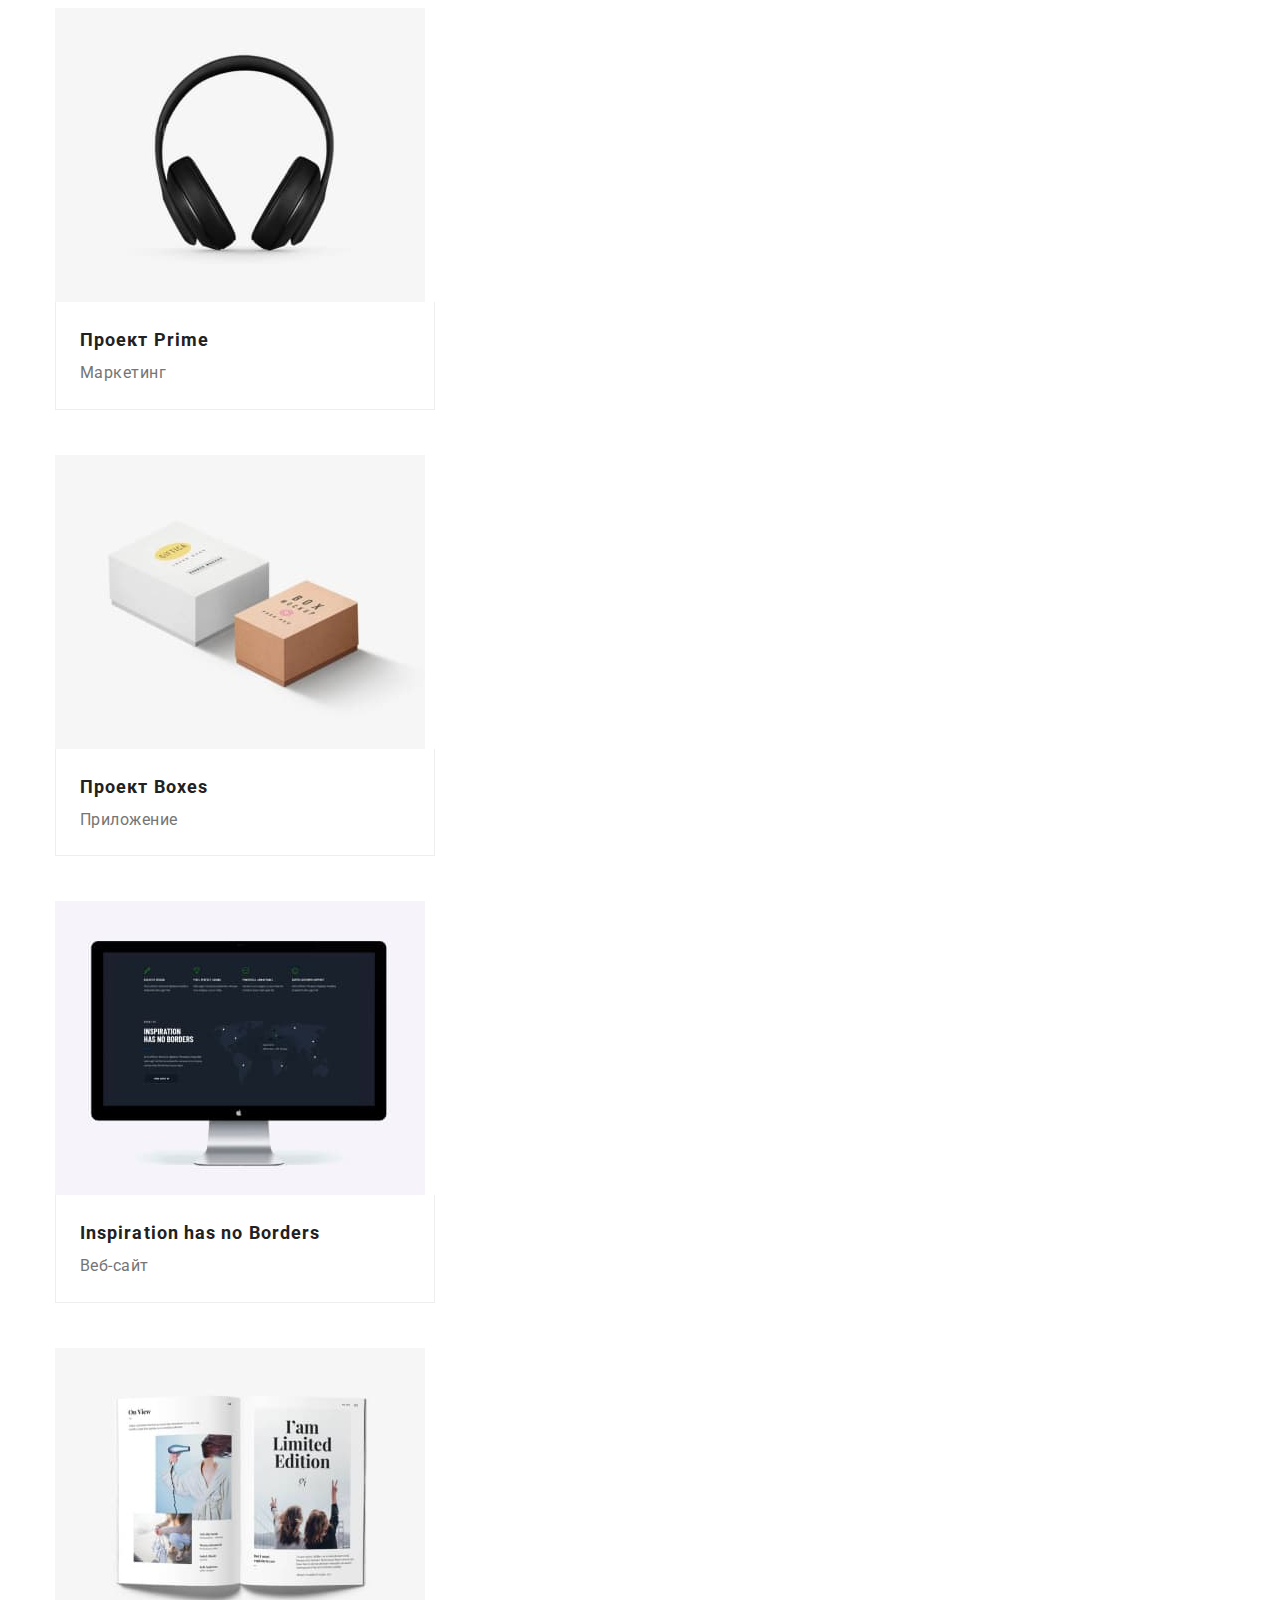
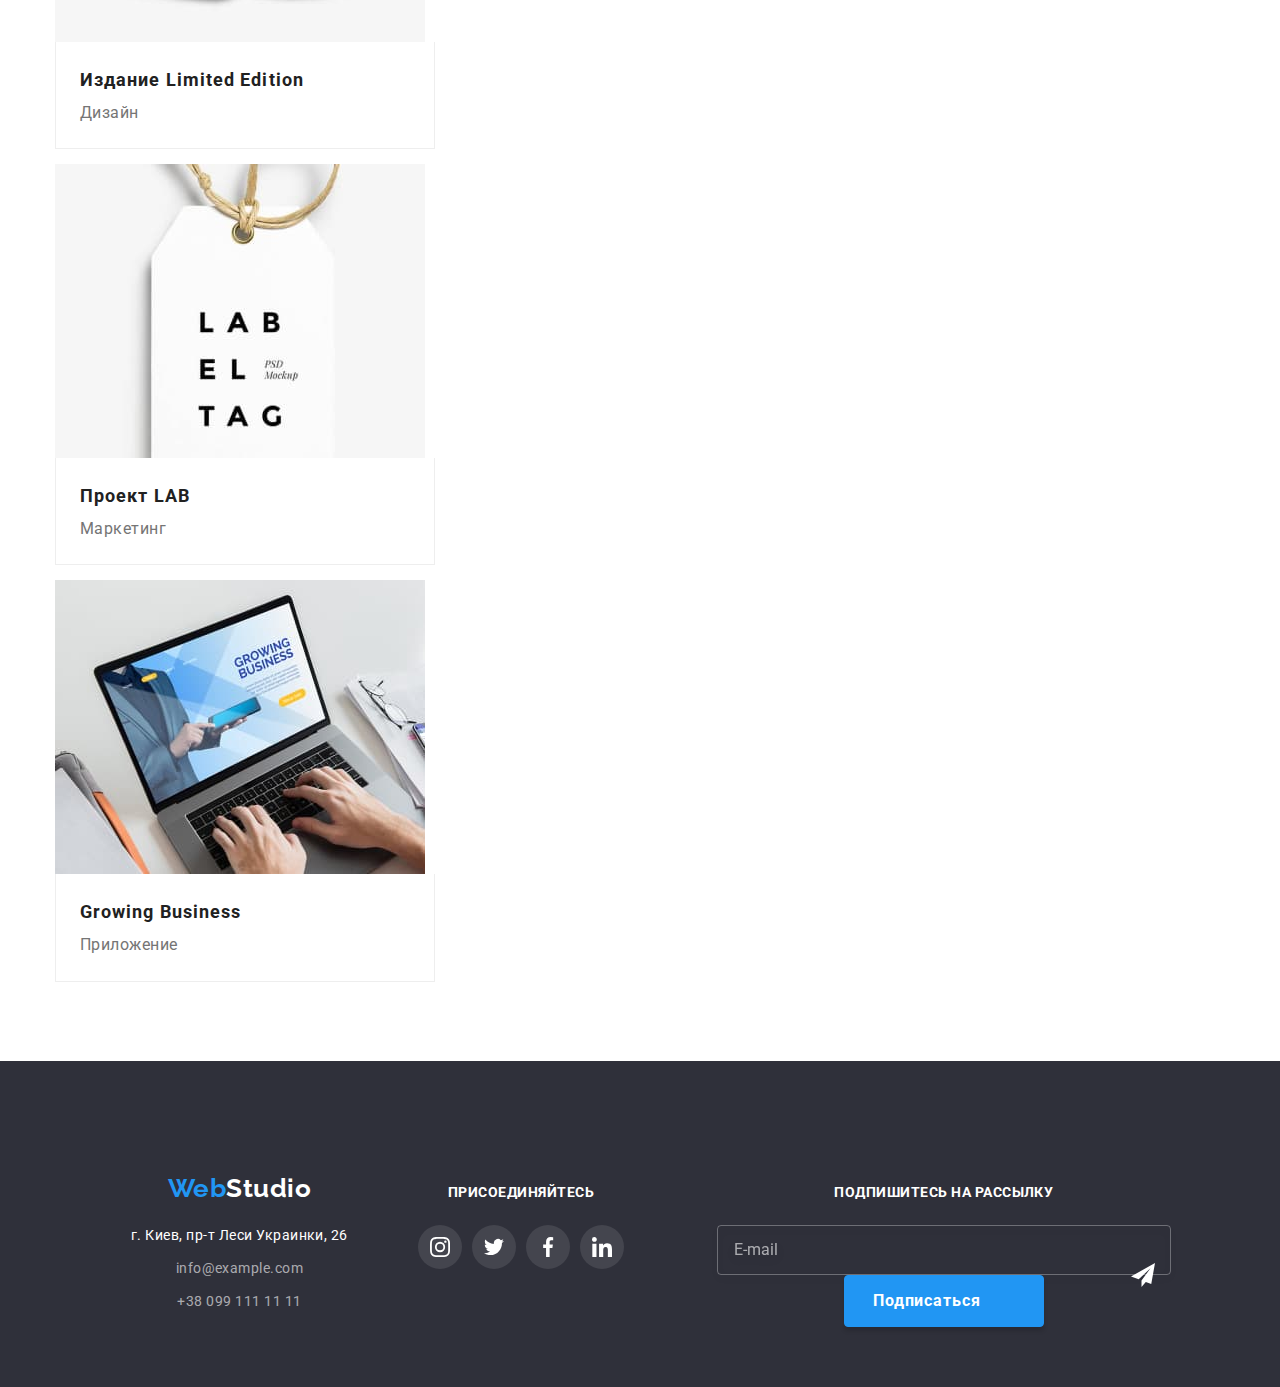
==== commit f45b14ca: "разметка таблетки" ====
--- a/portfolio.html
+++ b/portfolio.html
@@ -38,7 +38,7 @@
           </ul>
         </nav>
         <ul class="list-cont">
-          <li class="list-cont__item">
+          <li class="list-cont__item list-cont__item__margin">
             <a href="mailto:info@devstudio.com" class="list-cont__link">
               <svg class="list-cont__icon" width="16px" height="12px">
                 <use href="./images/sprite.svg#icon-envelope"></use>
@@ -147,7 +147,7 @@
           </ul>
           <ul class="projects-list">
             <li class="projects-list__card">
-              <article>
+              
                 <a href="" class="projects-list__link">
                   <div class="overlay">
                     <img
--- a/css/main.min.css
+++ b/css/main.min.css
@@ -1,3 +1,3 @@
 /*! modern-normalize v1.0.0 | MIT License | https://github.com/sindresorhus/modern-normalize */*,*::before,*::after{-webkit-box-sizing:border-box;box-sizing:border-box}:root{-moz-tab-size:4;-o-tab-size:4;tab-size:4}html{line-height:1.15;-webkit-text-size-adjust:100%}body{margin:0;padding:0}body{font-family:system-ui,-apple-system,"Segoe UI",Roboto,Helvetica,Arial,sans-serif,"Apple Color Emoji","Segoe UI Emoji"}hr{height:0;color:inherit}abbr[title]{-webkit-text-decoration:underline dotted;text-decoration:underline dotted}b,strong{font-weight:bolder}code,kbd,samp,pre{font-family:ui-monospace, SFMono-Regular, Consolas, "Liberation Mono", Menlo,- monospace;font-size:1em}small{font-size:80%}sub,sup{font-size:75%;line-height:0;position:relative;vertical-align:baseline}sub{bottom:-0.25em}sup{top:-0.5em}table{text-indent:0;border-color:inherit}button,input,optgroup,select,textarea{font-family:inherit;font-size:100%;line-height:1.15;margin:0}address{font-style:normal}button,select{text-transform:none}button,[type="button"],[type="reset"],[type="submit"]{-webkit-appearance:button}::-moz-focus-inner{border-style:none;padding:0}:-moz-focusring{outline:1px dotted ButtonText}:-moz-ui-invalid{box-shadow:none}legend{padding:0}progress{vertical-align:baseline}::-webkit-inner-spin-button,::-webkit-outer-spin-button{height:auto}[type="search"]{-webkit-appearance:textfield;outline-offset:-2px}::-webkit-search-decoration{-webkit-appearance:none}::-webkit-file-upload-button{-webkit-appearance:button;font:inherit}summary{display:list-item}body{font-family:"Roboto", sans-serif;letter-spacing:0.03em;color:#212121;background-color:#fff}img{display:block;max-width:100%;height:auto}.site-nav,.list-cont,.features-list,.services-list,.team-list,.social-list,.clients-list,.social__list,.filters,.projects-list,.mobile-menu,.mobile-cont,.menu-social{padding:0px;margin:0px;list-style:none}.visually-hidden{position:absolute;width:1px;height:1px;margin:-1px;border:0;padding:0;white-space:nowrap;-webkit-clip-path:inset(100%);clip-path:inset(100%);clip:rect(0 0 0 0);overflow:hidden}.container{padding-left:15px;padding-right:15px;margin-left:auto;margin-right:auto}@media screen and (min-width: 480px){.container{width:480px}}@media screen and (min-width: 768px){.container{width:768px}}@media screen and (min-width: 1200px){.container{width:1200px}}.page-header__container{display:-webkit-box;display:-ms-flexbox;display:flex;-webkit-box-align:center;-ms-flex-align:center;align-items:center}@media screen and (max-width: 767px){.page-header__container{display:-webkit-box;display:-ms-flexbox;display:flex}}.page-header--border{border-bottom:1px solid #ececec}.page-header__navigation{display:-webkit-box;display:-ms-flexbox;display:flex;-webkit-box-align:center;-ms-flex-align:center;align-items:center}.logo{display:-webkit-inline-box;display:-ms-inline-flexbox;display:inline-flex;font-family:"Raleway", sans-serif;font-weight:700;font-size:24px;line-height:1.16;text-decoration:none}@media screen and (min-width: 768px){.logo{font-size:26px;line-height:1.2}}.logo--blue{color:#2196f3}.logo--black{color:#000}.logo--white{color:#fff}.site-nav{display:-webkit-box;display:-ms-flexbox;display:flex}.site-nav__below{margin-left:93px}.site-nav__item:not(:last-child){margin-right:50px}@media screen and (max-width: 767px){.site-nav{display:none}}.site-nav__link{position:relative;display:inline-block;padding-top:32px;padding-bottom:32px;font-weight:500;font-size:14px;line-height:1.1;letter-spacing:0.02em;text-decoration:none;color:#212121;-webkit-transition:color 250ms cubic-bezier(0.4, 0, 0.2, 1);transition:color 250ms cubic-bezier(0.4, 0, 0.2, 1)}.site-nav__link:hover,.site-nav__link:focus{color:#2196f3}.site-nav__link--current{color:#2196f3}.site-nav__link--current::after{position:absolute;bottom:0;left:0;content:"";display:block;height:4px;width:100%;border-radius:2px;background-color:#2196f3}.list-cont{display:-webkit-box;display:-ms-flexbox;display:flex;-webkit-box-align:center;-ms-flex-align:center;align-items:center;margin-left:auto}@media screen and (max-width: 767px){.list-cont{display:none}}.list-cont__item:not(:last-child){margin-right:50px}.list-cont__link{display:-webkit-box;display:-ms-flexbox;display:flex;-webkit-box-pack:center;-ms-flex-pack:center;justify-content:center;-webkit-box-align:center;-ms-flex-align:center;align-items:center;font-weight:500;font-size:14px;line-height:1.1;letter-spacing:0.02em;text-decoration:none;color:#757575;-webkit-transition:color 250ms cubic-bezier(0.4, 0, 0.2, 1);transition:color 250ms cubic-bezier(0.4, 0, 0.2, 1)}.list-cont__link:hover,.list-cont__link:focus{color:#2196f3}.list-cont__icon{margin-right:10px;fill:currentColor}.hero{margin-left:auto;margin-right:auto;padding-top:118px;padding-bottom:118px;max-width:1600px;text-align:center;color:#fff;background-color:#2f303a;background-image:-webkit-gradient(linear, left top, right top, from(rgba(47,48,58,0.4)), to(rgba(47,48,58,0.4))),url(../images/bg-image.jpg);background-image:linear-gradient(to right, rgba(47,48,58,0.4), rgba(47,48,58,0.4)),url(../images/bg-image.jpg);background-size:cover;background-repeat:no-repeat;background-position:center}@media screen and (min-width: 767px){.hero{padding-top:200px;padding-bottom:200px;height:600px}}.hero__title{margin-top:0px;margin-bottom:30px;font-weight:900;font-size:26px;line-height:1.61;letter-spacing:0.06em;text-transform:uppercase;color:#fff}@media screen and (min-width: 767px){.hero__title{font-size:44px;line-height:1.4}}.button{display:inline-block;min-width:200px;min-height:50px;font-weight:700;font-size:16px;line-height:1.87;letter-spacing:0.06em;text-decoration:none;color:#fff;background-color:#2196f3;border-radius:4px;border:1px solid #2196f3;-webkit-box-shadow:0px 4px 4px rgba(0,0,0,0.15);box-shadow:0px 4px 4px rgba(0,0,0,0.15);cursor:pointer;-webkit-transition:background-color 250ms cubic-bezier(0.4, 0, 0.2, 1);transition:background-color 250ms cubic-bezier(0.4, 0, 0.2, 1)}.button:focus,.button:hover{background-color:#188ce8}.button--hero{padding:10px 32px 10px 32px}.button--modal{padding:10px 52px 10px 52px}.button--footer{padding:10px 62px 10px 28px}.button-wrapper{position:relative;margin-left:12px}.button__icon{position:absolute;top:50%;right:28px;-webkit-transform:translateY(-50%);transform:translateY(-50%)}@media screen and (max-width: 767px){.features{padding-top:60px}}@media screen and (min-width: 1200px){.features{padding-top:94px}}@media screen and (min-width: 767px){.features-list{display:-webkit-box;display:-ms-flexbox;display:flex;-ms-flex-wrap:wrap;flex-wrap:wrap}}@media screen and (min-width: 767px){.features-list :nth-child(4){margin-right:0px}}@media screen and (max-width: 767px){.features-list__card{margin-bottom:30px}}@media screen and (min-width: 767px){.features-list__card{width:calc((100% - 90px) / 4);margin-right:30px}}.features-list__wrapper{display:-webkit-box;display:-ms-flexbox;display:flex;-webkit-box-pack:center;-ms-flex-pack:center;justify-content:center;-webkit-box-align:center;-ms-flex-align:center;align-items:center;width:100%;height:120px;margin-bottom:30px;background-color:#f5f4fa;border-radius:4px}.features-list__desc{margin-top:0px;margin-bottom:0px;font-family:"Roboto";font-weight:400;font-size:14px;line-height:1.71;color:#757575;text-align:left}.features-list__title{margin-top:0px;margin-bottom:10px;font-weight:700;font-size:14px;line-height:1.14;text-transform:uppercase}@media screen and (max-width: 767px){.features-list{text-align:center}}@media screen and (max-width: 767px){.services{display:none}}@media screen and (min-width: 768px){.services{padding-bottom:94px;padding-top:94px}}.services__title{margin-top:0px;margin-bottom:0px;font-weight:700;font-size:36px;line-height:0.7;text-align:center}.services-list{display:-webkit-box;display:-ms-flexbox;display:flex;-ms-flex-wrap:wrap;flex-wrap:wrap;margin-top:50px}.services-list :nth-child(3){margin-right:0px}.services-list__card{width:calc((100% - 60px) / 3);margin-right:30px;position:relative}.services-list__link{display:block;text-decoration:none}.services-list__title{margin:0;font-family:"Roboto";font-weight:400;font-size:14px;line-height:1.7;color:#fff}.services-list__overlay{position:absolute;bottom:0;height:70px;width:370px;padding-top:27px;padding-bottom:27px;text-align:center;background-color:rgba(47,48,58,0.8)}.team{background-color:#f5f4fa}@media screen and (max-width: 767px){.team{padding-top:60px;padding-bottom:60px}}@media screen and (min-width: 1200px){.team{padding-bottom:94px;padding-top:94px}}.team__title{margin-top:0px;margin-bottom:0px;font-weight:700;font-size:28px;line-height:1.17;text-align:center}@media screen and (min-width: 1200px){.team__title{font-size:36px;line-height:0.7}}.team-list{display:-webkit-box;display:-ms-flexbox;display:flex}.team-list :nth-child(4){margin-right:0px}.team-list :last-child{margin-bottom:0}@media screen and (max-width: 767px){.team-list{-ms-flex-wrap:wrap;flex-wrap:wrap;-webkit-box-orient:vertical;-webkit-box-direction:normal;-ms-flex-direction:column;flex-direction:column;margin-top:30px}}@media screen and (min-width: 1200px){.team-list{margin-top:50px}}.team-list__card{padding-bottom:24px;text-align:center;background-color:#fff;-webkit-box-shadow:0px 1px 3px rgba(0,0,0,0.12),0px 1px 1px rgba(0,0,0,0.14),0px 2px 1px rgba(0,0,0,0.2);box-shadow:0px 1px 3px rgba(0,0,0,0.12),0px 1px 1px rgba(0,0,0,0.14),0px 2px 1px rgba(0,0,0,0.2);border-radius:0px 0px 4px 4px;margin-bottom:30px}@media screen and (min-width: 1200px){.team-list__card{width:calc((100% - 90px) / 4);margin-right:30px}}.team-list__member{margin-top:30px;margin-bottom:0px;font-weight:500;font-size:16px;line-height:1.18}.team-list__position{margin-top:10px;margin-bottom:16px;color:#757575;font-weight:400;font-size:16px;line-height:1.18}.social-list{display:-webkit-box;display:-ms-flexbox;display:flex;-webkit-box-align:center;-ms-flex-align:center;align-items:center;-webkit-box-pack:center;-ms-flex-pack:center;justify-content:center}.social-list:nth-last-child(4){margin-right:0px}.social-list__item{margin-right:10px}.social-list__link{display:-webkit-box;display:-ms-flexbox;display:flex;-webkit-box-align:center;-ms-flex-align:center;align-items:center;-webkit-box-pack:center;-ms-flex-pack:center;justify-content:center;width:44px;height:44px;color:#afb1b8;border-radius:50px;-webkit-transition:background-color 250ms cubic-bezier(0.4, 0, 0.2, 1) , color 250ms cubic-bezier(0.4, 0, 0.2, 1);transition:background-color 250ms cubic-bezier(0.4, 0, 0.2, 1) , color 250ms cubic-bezier(0.4, 0, 0.2, 1)}.social-list__link:hover,.social-list__link:focus{color:#fff;background-color:#2196f3}.social-list__icon{fill:currentColor}.clients{padding-top:60px;padding-bottom:60px}@media screen and (min-width: 768px){.clients{padding-bottom:94px;padding-top:94px;text-align:center}}.clients__title{margin-top:0px;margin-bottom:30px;font-weight:700;font-size:28px;line-height:1.17;text-align:center}@media screen and (min-width: 768px){.clients__title{font-size:36px;line-height:0.7}}.clients-list{display:-webkit-box;display:-ms-flexbox;display:flex;-ms-flex-wrap:wrap;flex-wrap:wrap}@media screen and (max-width: 767px){.clients-list{margin:-15px}}@media screen and (min-width: 768px){.clients-list{margin-top:50px}}.clients-list__card{display:-webkit-box;display:-ms-flexbox;display:flex;-ms-flex-wrap:wrap;flex-wrap:wrap;-webkit-box-pack:center;-ms-flex-pack:center;justify-content:center;-webkit-box-align:center;-ms-flex-align:center;align-items:center;width:170px;height:90px;color:#afb1b8;border-radius:4px;border:1px solid #afb1b8;-webkit-transition:color 250ms cubic-bezier(0.4, 0, 0.2, 1) , border 250ms cubic-bezier(0.4, 0, 0.2, 1);transition:color 250ms cubic-bezier(0.4, 0, 0.2, 1) , border 250ms cubic-bezier(0.4, 0, 0.2, 1)}.clients-list__card:hover,.clients-list__card:focus{color:#2196f3;border:1px solid #2196f3}@media screen and (max-width: 767px){.clients-list__card{width:calc((100% - 4 * 15px) / 2);margin:15px}}@media screen and (min-width: 768px){.clients-list__card{margin-right:30px}}.clients-list__link{color:inherit;cursor:pointer}.clients-list__icon{fill:currentColor}.clients-list__card:nth-child(6n){margin-right:0px}.footer{padding-top:60px;padding-bottom:60px;background-color:#2f303a}.footer__container{display:-webkit-box;display:-ms-flexbox;display:flex;-webkit-box-align:center;-ms-flex-align:center;align-items:center}@media screen and (max-width: 768px){.footer__container{-webkit-box-orient:vertical;-webkit-box-direction:normal;-ms-flex-direction:column;flex-direction:column;text-align:center}}@media screen and (min-width: 768px){.footer__container{-webkit-box-align:baseline;-ms-flex-align:baseline;align-items:baseline}}.address-list{margin-top:20px;font-weight:400;font-size:14px;line-height:1.71}.address-list__city{margin-top:0px;margin-bottom:0px;color:#fff}.address-list__link{display:block;margin-top:8px;margin-bottom:0px;color:rgba(255,255,255,0.6);text-decoration:none}@media screen and (min-width: 768px){.address-list__link{margin-top:9px}}.social{margin-top:60px}@media screen and (min-width: 768px){.social{margin-left:70px}}.social__title{margin-top:0px;margin-bottom:20px;font-weight:700;font-size:14px;line-height:1.7;color:#fff}.social__list{display:-webkit-box;display:-ms-flexbox;display:flex;-webkit-box-align:center;-ms-flex-align:center;align-items:center;-webkit-box-pack:center;-ms-flex-pack:center;justify-content:center}.social__item{margin-right:10px}.social__item:last-child{margin-right:0}.social__link{display:-webkit-box;display:-ms-flexbox;display:flex;-webkit-box-align:center;-ms-flex-align:center;align-items:center;-webkit-box-pack:center;-ms-flex-pack:center;justify-content:center;width:44px;height:44px;color:#fff;border-radius:50px;background-color:rgba(255,255,255,0.1);-webkit-transition:background-color 250ms cubic-bezier(0.4, 0, 0.2, 1);transition:background-color 250ms cubic-bezier(0.4, 0, 0.2, 1)}.social__link:hover,.social__link:focus{background-color:#2196f3}.social__icon{fill:currentColor}.news{margin-top:60px}@media screen and (min-width: 768px){.news{margin-left:93px}}.news__title{margin-top:0px;margin-bottom:20px;font-weight:700;font-size:14px;line-height:1.7;color:#fff}.footer-form__mail::-webkit-input-placeholder{font-weight:400;font-size:16px;line-height:1.25;color:rgba(255,255,255,0.6)}.footer-form__mail:-ms-input-placeholder{font-weight:400;font-size:16px;line-height:1.25;color:rgba(255,255,255,0.6)}.footer-form__mail::-ms-input-placeholder{font-weight:400;font-size:16px;line-height:1.25;color:rgba(255,255,255,0.6)}.footer-form__mail::placeholder{font-weight:400;font-size:16px;line-height:1.25;color:rgba(255,255,255,0.6)}.footer-form__mail{margin:0;padding:0;padding:15px 16px;width:100%;height:50px;border:1px solid rgba(255,255,255,0.3);border-radius:4px;-webkit-filter:drop-shadow(0px 4px 4px rgba(0,0,0,0.15));filter:drop-shadow(0px 4px 4px rgba(0,0,0,0.15));background-color:transparent}.footer-form__mail:focus{color:rgba(255,255,255,0.6);border:1px solid rgba(255,255,255,0.3);background-color:transparent}@media screen and (max-width: 768px){.footer-form__mail{margin-bottom:20px}}.filters{display:-webkit-box;display:-ms-flexbox;display:flex;-ms-flex-wrap:wrap;flex-wrap:wrap;-webkit-box-pack:start;-ms-flex-pack:start;justify-content:flex-start}.filters :nth-last-child(-n+2){margin-bottom:0}.filters :not(:last-child){margin-right:8px}.filters :nth-child(3){margin-right:0}@media screen and (min-width: 768px){.filters{-webkit-box-pack:center;-ms-flex-pack:center;justify-content:center}}@media screen and (max-width: 767px){.filters__item{margin-bottom:15px}}.filters__button{display:inline-block;min-width:73px;padding:6px 22px 6px 22px;font-weight:500;font-size:16px;line-height:1.62;text-align:center;text-decoration:none;color:#212121;background-color:#f5f4fa;border:1px solid transparent;border-radius:4px;cursor:pointer;-webkit-transition:color 250ms cubic-bezier(0.4, 0, 0.2, 1) , background-color 250ms cubic-bezier(0.4, 0, 0.2, 1) , -webkit-box-shadow 250ms cubic-bezier(0.4, 0, 0.2, 1);transition:color 250ms cubic-bezier(0.4, 0, 0.2, 1) , background-color 250ms cubic-bezier(0.4, 0, 0.2, 1) , -webkit-box-shadow 250ms cubic-bezier(0.4, 0, 0.2, 1);transition:color 250ms cubic-bezier(0.4, 0, 0.2, 1) , background-color 250ms cubic-bezier(0.4, 0, 0.2, 1) , box-shadow 250ms cubic-bezier(0.4, 0, 0.2, 1);transition:color 250ms cubic-bezier(0.4, 0, 0.2, 1) , background-color 250ms cubic-bezier(0.4, 0, 0.2, 1) , box-shadow 250ms cubic-bezier(0.4, 0, 0.2, 1) , -webkit-box-shadow 250ms cubic-bezier(0.4, 0, 0.2, 1)}.filters__button:hover,.filters__button:focus{color:#fff;background-color:#2196f3;-webkit-box-shadow:0px 3px 1px rgba(0,0,0,0.1),0px 1px 2px rgba(0,0,0,0.08),0px 2px 2px rgba(0,0,0,0.12);box-shadow:0px 3px 1px rgba(0,0,0,0.1),0px 1px 2px rgba(0,0,0,0.08),0px 2px 2px rgba(0,0,0,0.12)}.portfolio{padding-top:60px;padding-bottom:60px}@media screen and (min-width: 1200px){.portfolio{padding-top:94px;padding-bottom:94px}}.projects-list{display:-webkit-box;display:-ms-flexbox;display:flex;-ms-flex-wrap:wrap;flex-wrap:wrap;-webkit-box-orient:vertical;-webkit-box-direction:normal;-ms-flex-direction:column;flex-direction:column;margin-top:40px}.projects-list :last-child{margin-bottom:0}@media screen and (min-width: 1200px){.projects-list{margin-top:34px}.projects-list :nth-child(3n){margin-right:0}.projects-list :nth-last-child(-n+3){margin-bottom:0}}.projects-list__card{background-color:#fff;margin-bottom:30px}@media screen and (min-width: 1200px){.projects-list__card{width:calc((100% - 60px) / 3);margin-right:30px;margin-bottom:30px}}.projects-list__title{margin-top:0px;margin-bottom:4px;font-weight:700;font-size:18px;line-height:2;letter-spacing:0.06em;color:#212121}.projects-list__descrip{margin-top:0px;margin-bottom:0px;font-weight:400;font-size:16px;line-height:1.9;color:#757575}.projects-list__wrapper{padding:20px 24px;border-bottom:1px solid #eeeeee;border-left:1px solid #eeeeee;border-right:1px solid #eeeeee}.projects-list__link{display:block;text-decoration:none;-webkit-transition:-webkit-box-shadow 250ms cubic-bezier(0.4, 0, 0.2, 1);transition:-webkit-box-shadow 250ms cubic-bezier(0.4, 0, 0.2, 1);transition:box-shadow 250ms cubic-bezier(0.4, 0, 0.2, 1);transition:box-shadow 250ms cubic-bezier(0.4, 0, 0.2, 1), -webkit-box-shadow 250ms cubic-bezier(0.4, 0, 0.2, 1)}.projects-list__link:hover,.projects-list__link:focus{-webkit-box-shadow:0px 4px 4px rgba(0,0,0,0.25),0px 4px 4px rgba(0,0,0,0.06),1px 4px 6px rgba(0,0,0,0.16);box-shadow:0px 4px 4px rgba(0,0,0,0.25),0px 4px 4px rgba(0,0,0,0.06),1px 4px 6px rgba(0,0,0,0.16)}.overlay{position:relative;overflow:hidden}.overlay__text{margin:0;font-size:18px;font-weight:400;line-height:1.55;text-align:left;color:#fff}.overlay__box{position:absolute;bottom:0;left:0;width:100%;height:100%;padding:63px 24px;background-color:rgba(33,150,243,0.9);-webkit-transform:translatey(100%);transform:translatey(100%);opacity:0;-webkit-transition:-webkit-transform 250ms cubic-bezier(0.4, 0, 0.2, 1);transition:-webkit-transform 250ms cubic-bezier(0.4, 0, 0.2, 1);transition:transform 250ms cubic-bezier(0.4, 0, 0.2, 1);transition:transform 250ms cubic-bezier(0.4, 0, 0.2, 1), -webkit-transform 250ms cubic-bezier(0.4, 0, 0.2, 1)}.projects-list__card:hover .overlay__box{-webkit-transform:translatey(0);transform:translatey(0);opacity:1}.backdrop{position:fixed;top:0;left:0;width:100%;height:100%;background-color:rgba(0,0,0,0.2);-webkit-transition:opacity 250ms cubic-bezier(0.4, 0, 0.2, 1) , visibility 250ms cubic-bezier(0.4, 0, 0.2, 1);transition:opacity 250ms cubic-bezier(0.4, 0, 0.2, 1) , visibility 250ms cubic-bezier(0.4, 0, 0.2, 1)}.backdrop__is-hidden{opacity:0;pointer-events:none;visibility:hidden}.backdrop__is-hidden .modal{-webkit-transform:translate(-50%, -50%) scale(0.9);transform:translate(-50%, -50%) scale(0.9)}.modal{position:absolute;left:50%;top:50%;width:450px;height:609px;padding:40px;background-color:#fff;border-radius:4px;-webkit-transform:translate(-50%, -50%) scale(1);transform:translate(-50%, -50%) scale(1);-webkit-transition:-webkit-transform 250ms cubic-bezier(0.4, 0, 0.2, 1);transition:-webkit-transform 250ms cubic-bezier(0.4, 0, 0.2, 1);transition:transform 250ms cubic-bezier(0.4, 0, 0.2, 1);transition:transform 250ms cubic-bezier(0.4, 0, 0.2, 1), -webkit-transform 250ms cubic-bezier(0.4, 0, 0.2, 1)}@media screen and (min-width: 1200px){.modal{width:528px;height:581px}}.modal__button{position:absolute;top:8px;right:8px;display:-webkit-box;display:-ms-flexbox;display:flex;-webkit-box-align:center;-ms-flex-align:center;align-items:center;-webkit-box-pack:center;-ms-flex-pack:center;justify-content:center;width:30px;height:30px;border:1px solid rgba(0,0,0,0.1);border-radius:50%;background-color:inherit;cursor:pointer;-webkit-transition:color 250ms cubic-bezier(0.4, 0, 0.2, 1);transition:color 250ms cubic-bezier(0.4, 0, 0.2, 1)}.modal__button:hover,.modal__button:focus{color:#2196f3}.modal__icon{fill:currentColor}.signup-form{text-align:center}.signup-form__title{margin-top:0;margin-bottom:12px;font-size:20px;font-weight:700;line-height:1.5;text-align:center;color:#212121}@media screen and (min-width: 1200px){.signup-form__title{line-height:1.15}}.form-field{display:-webkit-box;display:-ms-flexbox;display:flex;-webkit-box-orient:vertical;-webkit-box-direction:normal;-ms-flex-direction:column;flex-direction:column;margin-bottom:10px}.form-field__title{margin-bottom:4px;font-size:12px;font-weight:400;line-height:1.16;letter-spacing:0.01em;text-align:left;color:#757575}@media screen and (min-width: 768px){.modal-text{display:none}}.form-field__wrapper{position:relative}.form-field__input{width:100%;margin:0;padding-left:42px;padding:11px 30px;font:inherit;border:1px solid rgba(33,33,33,0.2);border-radius:4px;-webkit-transition:border-color 250ms cubic-bezier(0.4, 0, 0.2, 1);transition:border-color 250ms cubic-bezier(0.4, 0, 0.2, 1)}.form-field__input:focus,.form-field__input:hover{border-color:#2196f3;outline-color:#2196f3}.form-field__icon{position:absolute;top:11px;left:12px;-webkit-transition:fill 250ms cubic-bezier(0.4, 0, 0.2, 1);transition:fill 250ms cubic-bezier(0.4, 0, 0.2, 1)}.form-field:focus-within .form-field__icon{fill:#2196f3}.form-field:hover .form-field__icon{fill:#2196f3}.form-comment{display:-webkit-box;display:-ms-flexbox;display:flex;-webkit-box-orient:vertical;-webkit-box-direction:normal;-ms-flex-direction:column;flex-direction:column;margin-bottom:20px}.form-comment__title{margin-bottom:4px;font-size:12px;font-weight:400;line-height:1.16;letter-spacing:0.01em;text-align:left;color:#757575}.form-comment__area{height:120px;width:100%;resize:none;padding:12px 16px;border:1px solid rgba(33,33,33,0.2);border-radius:4px;-webkit-transition:border-color 250ms cubic-bezier(0.4, 0, 0.2, 1);transition:border-color 250ms cubic-bezier(0.4, 0, 0.2, 1)}.form-comment__area:focus,.form-comment__area:hover{border-color:#2196f3;outline-color:#2196f3}.form-comment__area::-webkit-input-placeholder{font-size:14px;font-weight:400;line-height:1.14;letter-spacing:0.01em;color:rgba(117,117,117,0.5)}.form-comment__area:-ms-input-placeholder{font-size:14px;font-weight:400;line-height:1.14;letter-spacing:0.01em;color:rgba(117,117,117,0.5)}.form-comment__area::-ms-input-placeholder{font-size:14px;font-weight:400;line-height:1.14;letter-spacing:0.01em;color:rgba(117,117,117,0.5)}.form-comment__area::placeholder{font-size:14px;font-weight:400;line-height:1.14;letter-spacing:0.01em;color:rgba(117,117,117,0.5)}@media screen and (min-width: 1200px){.form-comment__area::-webkit-input-placeholder{font-size:12px;line-height:1.16}.form-comment__area:-ms-input-placeholder{font-size:12px;line-height:1.16}.form-comment__area::-ms-input-placeholder{font-size:12px;line-height:1.16}.form-comment__area::placeholder{font-size:12px;line-height:1.16}}.form-check{margin-top:0;margin-bottom:30px;font-size:12px;font-weight:400;line-height:1.16;text-align:left;color:#757575}@media screen and (min-width: 1200px){.form-check{font-size:14px;line-height:1.71}}.form-check__wrapper{display:-webkit-box;display:-ms-flexbox;display:flex;-webkit-box-align:center;-ms-flex-align:center;align-items:center;-webkit-box-pack:center;-ms-flex-pack:center;justify-content:center}@media screen and (min-width: 1200px){.form-check__wrapper{display:-webkit-box;display:-ms-flexbox;display:flex;-webkit-box-align:center;-ms-flex-align:center;align-items:center;-webkit-box-pack:center;-ms-flex-pack:center;justify-content:center}}.form-check__input{position:absolute;width:1px;height:1px;margin:-1px;border:0;padding:0;white-space:nowrap;-webkit-clip-path:inset(100%);clip-path:inset(100%);clip:rect(0 0 0 0);overflow:hidden}.form-check__icon{display:inline-block;width:16px;height:15px;margin-right:8px;border:2px solid #212121;border-radius:2px;background-color:inherit;fill:#212121;-webkit-box-shadow:0px 4px 4px 0px rgba(0,0,0,0.25);box-shadow:0px 4px 4px 0px rgba(0,0,0,0.25);-webkit-transition:display 250ms cubic-bezier(0.4, 0, 0.2, 1);transition:display 250ms cubic-bezier(0.4, 0, 0.2, 1)}.form-check__input:checked+.form-check__icon{border:none}.icon__use{display:none}.form-check__input:checked+* .icon__use{display:inline-block}.form-check__link{color:#2196f3;-webkit-text-decoration-line:underline;text-decoration-line:underline;cursor:pointer}@media screen and (min-width: 1200px){.form-check__link{margin-left:5px}}.menu-container{position:fixed;z-index:2;top:0;left:0;width:100vw;height:100vh;padding:48px 40px;background:#fff;-webkit-box-shadow:0px 4px 8px rgba(0,0,0,0.04),0px 2px 4px rgba(0,0,0,0.08),0px 1px 3px rgba(0,0,0,0.16);box-shadow:0px 4px 8px rgba(0,0,0,0.04),0px 2px 4px rgba(0,0,0,0.08),0px 1px 3px rgba(0,0,0,0.16);-webkit-transform:translateX(100%);transform:translateX(100%);-webkit-transition:-webkit-transform 250ms cubic-bezier(0.4, 0, 0.2, 1);transition:-webkit-transform 250ms cubic-bezier(0.4, 0, 0.2, 1);transition:transform 250ms cubic-bezier(0.4, 0, 0.2, 1);transition:transform 250ms cubic-bezier(0.4, 0, 0.2, 1), -webkit-transform 250ms cubic-bezier(0.4, 0, 0.2, 1)}.menu-container.is-open{-webkit-transform:translateX(0);transform:translateX(0)}.menu-toggle{display:-webkit-inline-box;display:-ms-inline-flexbox;display:inline-flex;margin:0;padding:10px;border:none;background-color:transparent;margin-left:auto;cursor:pointer;-webkit-transition:color 250ms cubic-bezier(0.4, 0, 0.2, 1);transition:color 250ms cubic-bezier(0.4, 0, 0.2, 1)}.menu-toggle:hover,.menu-toggle:focus{color:#2196f3}.menu-toggle__position{position:absolute;top:10px;right:15px}.menu-toggle__position:hover,.menu-toggle__position:focus{color:#2196f3}.mobile-icon:hover,.mobile-icon:focus{fill:currentColor}@media (min-width: 768px){.menu-toggle{display:none}}.mobile-menu{margin-bottom:302px;font-family:Roboto;font-weight:500;font-size:40px;line-height:1.17;letter-spacing:0.02em;color:#2196f3}.mobile-menu :not(:last-child){margin-bottom:32px}.mobile-menu_link{color:#212121;text-decoration:none}.mobile-menu_link:hover,.mobile-menu_link:focus{color:#2196f3}.mobile-cont{margin-bottom:64px}.mobile-cont__link{font-weight:500;font-size:24px;line-height:1.16;letter-spacing:0.02em;text-decoration:none;color:#757575}.mobile-cont__link--bigger{font-size:34px;line-height:1.17;color:#2196f3;text-decoration:none}.mobile-cont__mobile-cont__item__margin{margin-bottom:32px}.menu-social{display:-webkit-box;display:-ms-flexbox;display:flex}.menu-social__link{font-family:"Roboto";font-weight:500;font-size:18px;line-height:1.22;letter-spacing:0.02em;color:#2196f3;text-decoration:none}.menu-social__link--border::after{content:"";width:22px;height:0;border:1px solid rgba(33,33,33,0.2);-webkit-transform:rotate(90deg);transform:rotate(90deg);margin:0 10px}.menu-social__link::after:last-child{border:none}
+ monospace;font-size:1em}small{font-size:80%}sub,sup{font-size:75%;line-height:0;position:relative;vertical-align:baseline}sub{bottom:-0.25em}sup{top:-0.5em}table{text-indent:0;border-color:inherit}button,input,optgroup,select,textarea{font-family:inherit;font-size:100%;line-height:1.15;margin:0}address{font-style:normal}button,select{text-transform:none}button,[type="button"],[type="reset"],[type="submit"]{-webkit-appearance:button}::-moz-focus-inner{border-style:none;padding:0}:-moz-focusring{outline:1px dotted ButtonText}:-moz-ui-invalid{box-shadow:none}legend{padding:0}progress{vertical-align:baseline}::-webkit-inner-spin-button,::-webkit-outer-spin-button{height:auto}[type="search"]{-webkit-appearance:textfield;outline-offset:-2px}::-webkit-search-decoration{-webkit-appearance:none}::-webkit-file-upload-button{-webkit-appearance:button;font:inherit}summary{display:list-item}body{font-family:"Roboto", sans-serif;letter-spacing:0.03em;color:#212121;background-color:#fff}img{display:block;max-width:100%;height:auto}.site-nav,.list-cont,.features-list,.services-list,.team-list,.social-list,.clients-list,.social__list,.filters,.projects-list,.mobile-menu,.mobile-cont,.menu-social{padding:0px;margin:0px;list-style:none}.visually-hidden{position:absolute;width:1px;height:1px;margin:-1px;border:0;padding:0;white-space:nowrap;-webkit-clip-path:inset(100%);clip-path:inset(100%);clip:rect(0 0 0 0);overflow:hidden}.container{padding-left:15px;padding-right:15px;margin-left:auto;margin-right:auto}@media screen and (min-width: 480px){.container{width:480px}}@media screen and (min-width: 768px){.container{width:768px}}@media screen and (min-width: 1200px){.container{width:1200px}}.page-header__container{display:-webkit-box;display:-ms-flexbox;display:flex;-webkit-box-align:center;-ms-flex-align:center;align-items:center}.page-header--border{border-bottom:1px solid #ececec}.page-header__navigation{display:-webkit-box;display:-ms-flexbox;display:flex;-webkit-box-align:center;-ms-flex-align:center;align-items:center}.logo{display:-webkit-inline-box;display:-ms-inline-flexbox;display:inline-flex;font-family:"Raleway", sans-serif;font-weight:700;font-size:24px;line-height:1.16;text-decoration:none}@media screen and (min-width: 768px){.logo{font-size:26px;line-height:1.2}}.logo--blue{color:#2196f3}.logo--black{color:#000}.logo--white{color:#fff}.site-nav{display:-webkit-box;display:-ms-flexbox;display:flex;margin-left:88px}@media screen and (min-width: 1200px){.site-nav__below{margin-left:93px}}.site-nav__item:not(:last-child){margin-right:50px}@media screen and (max-width: 767px){.site-nav{display:none}}.site-nav__link{position:relative;display:inline-block;padding-top:32px;padding-bottom:32px;font-weight:500;font-size:14px;line-height:1.1;letter-spacing:0.02em;text-decoration:none;color:#212121;-webkit-transition:color 250ms cubic-bezier(0.4, 0, 0.2, 1);transition:color 250ms cubic-bezier(0.4, 0, 0.2, 1)}.site-nav__link:hover,.site-nav__link:focus{color:#2196f3}.site-nav__link--current{color:#2196f3}.site-nav__link--current::after{position:absolute;bottom:0;left:0;content:"";display:block;height:4px;width:100%;border-radius:2px;background-color:#2196f3}.list-cont{display:-webkit-box;display:-ms-flexbox;display:flex;margin-left:auto}@media screen and (max-width: 767px){.list-cont{display:none}}@media screen and (max-width: 1199px){.list-cont{-webkit-box-orient:vertical;-webkit-box-direction:normal;-ms-flex-direction:column;flex-direction:column}}@media screen and (min-width: 1200px){.list-cont{-webkit-box-align:center;-ms-flex-align:center;align-items:center}}@media screen and (min-width: 1200px){.list-cont__item:not(:last-child){margin-right:50px}}@media screen and (max-width: 1199px){.list-cont__item__margin{margin-bottom:10px}}@media screen and (min-width: 768px){.list-cont__item{display:-webkit-box;display:-ms-flexbox;display:flex;-webkit-box-pack:start;-ms-flex-pack:start;justify-content:flex-start}}.list-cont__link{display:-webkit-box;display:-ms-flexbox;display:flex;-webkit-box-pack:center;-ms-flex-pack:center;justify-content:center;-webkit-box-align:center;-ms-flex-align:center;align-items:center;font-weight:500;font-size:14px;line-height:1.1;letter-spacing:0.02em;text-decoration:none;color:#757575;-webkit-transition:color 250ms cubic-bezier(0.4, 0, 0.2, 1);transition:color 250ms cubic-bezier(0.4, 0, 0.2, 1)}.list-cont__link:hover,.list-cont__link:focus{color:#2196f3}.list-cont__icon{fill:currentColor}@media screen and (min-width: 768px){.list-cont__icon{margin-right:8px}}@media screen and (min-width: 1200px){.list-cont__icon{margin-right:10px}}.hero{margin-left:auto;margin-right:auto;padding-top:118px;padding-bottom:118px;max-width:480px;height:400px;text-align:center;color:#fff;background-color:#2f303a;background-image:-webkit-gradient(linear, left top, right top, from(rgba(47,48,58,0.4)), to(rgba(47,48,58,0.4))),url(../images/bg-image.jpg);background-image:linear-gradient(to right, rgba(47,48,58,0.4), rgba(47,48,58,0.4)),url(../images/bg-image.jpg);background-size:cover;background-repeat:no-repeat;background-position:center}@media screen and (min-width: 768px){.hero{max-width:768px}}@media screen and (min-width: 1200px){.hero{padding-top:200px;padding-bottom:200px;max-width:1600px;height:600px}}.hero__title{margin-top:0px;margin-bottom:30px;font-weight:900;font-size:26px;line-height:1.61;letter-spacing:0.06em;text-transform:uppercase;color:#fff}@media screen and (min-width: 1200px){.hero__title{font-size:44px;line-height:1.4}}.button{display:inline-block;min-width:200px;min-height:50px;font-weight:700;font-size:16px;line-height:1.87;letter-spacing:0.06em;text-decoration:none;color:#fff;background-color:#2196f3;border-radius:4px;border:1px solid #2196f3;-webkit-box-shadow:0px 4px 4px rgba(0,0,0,0.15);box-shadow:0px 4px 4px rgba(0,0,0,0.15);cursor:pointer;-webkit-transition:background-color 250ms cubic-bezier(0.4, 0, 0.2, 1);transition:background-color 250ms cubic-bezier(0.4, 0, 0.2, 1)}.button:focus,.button:hover{background-color:#188ce8}.button--hero{padding:10px 32px 10px 32px}.button--modal{padding:10px 52px 10px 52px}.button--footer{padding:10px 62px 10px 28px}.button-wrapper{position:relative;margin-left:12px}.button__icon{position:absolute;top:50%;right:28px;-webkit-transform:translateY(-50%);transform:translateY(-50%)}.features{padding-top:60px;padding-bottom:60px}@media screen and (min-width: 1200px){.features{padding-top:94px}}@media screen and (min-width: 768px){.features-list{display:-webkit-box;display:-ms-flexbox;display:flex;-ms-flex-wrap:wrap;flex-wrap:wrap;margin:-15px}}@media screen and (min-width: 1200px){.features-list :nth-child(4){margin-right:0px}}@media screen and (max-width: 767px){.features-list__card{margin-bottom:30px}}@media screen and (min-width: 768px){.features-list__card{display:-webkit-box;display:-ms-flexbox;display:flex;-webkit-box-orient:vertical;-webkit-box-direction:normal;-ms-flex-direction:column;flex-direction:column;-ms-flex-preferred-size:calc((100% - 4 * 15px) / 2);flex-basis:calc((100% - 4 * 15px) / 2);margin:15px}}@media screen and (min-width: 1200px){.features-list__card{width:calc((100% - 90px) / 4);margin-right:30px}}.features-list__wrapper{display:-webkit-box;display:-ms-flexbox;display:flex;-webkit-box-pack:center;-ms-flex-pack:center;justify-content:center;-webkit-box-align:center;-ms-flex-align:center;align-items:center;width:100%;height:120px;margin-bottom:30px;background-color:#f5f4fa;border-radius:4px}.features-list__desc{margin-top:0px;margin-bottom:0px;font-family:"Roboto";font-weight:400;font-size:14px;line-height:1.71;color:#757575;text-align:left}.features-list__title{margin-top:0px;margin-bottom:10px;font-weight:700;font-size:14px;line-height:1.14;text-transform:uppercase}@media screen and (max-width: 767px){.features-list{text-align:center}}@media screen and (max-width: 1199px){.services{display:none}}@media screen and (min-width: 1200px){.services{padding-bottom:94px;padding-top:94px}}.services__title{margin-top:0px;margin-bottom:0px;font-weight:700;font-size:36px;line-height:0.7;text-align:center}.services-list{display:-webkit-box;display:-ms-flexbox;display:flex;-ms-flex-wrap:wrap;flex-wrap:wrap;margin-top:50px}.services-list :nth-child(3){margin-right:0px}.services-list__card{width:calc((100% - 60px) / 3);margin-right:30px;position:relative}.services-list__link{display:block;text-decoration:none}.services-list__title{margin:0;font-family:"Roboto";font-weight:400;font-size:14px;line-height:1.7;color:#fff}.services-list__overlay{position:absolute;bottom:0;height:70px;width:370px;padding-top:27px;padding-bottom:27px;text-align:center;background-color:rgba(47,48,58,0.8)}.team{background-color:#f5f4fa;padding-top:60px;padding-bottom:60px}@media screen and (min-width: 1200px){.team{padding-bottom:94px;padding-top:94px}}.team__title{margin-top:0px;margin-bottom:0px;font-weight:700;font-size:28px;line-height:1.17;text-align:center}@media screen and (max-width: 1199px){.team__title{margin-bottom:30px}}@media screen and (min-width: 1200px){.team__title{font-size:36px;line-height:0.7}}.team-list{margin-top:30px}@media screen and (max-width: 768px){.team-list{display:-webkit-box;display:-ms-flexbox;display:flex;-ms-flex-wrap:wrap;flex-wrap:wrap;margin:-15px}}@media screen and (min-width: 1200px){.team-list{margin-top:50px}.team-list :nth-child(4){margin-right:0px}.team-list :last-child{margin-bottom:0}}.team-list__card{padding-bottom:24px;text-align:center;background-color:#fff;-webkit-box-shadow:0px 1px 3px rgba(0,0,0,0.12),0px 1px 1px rgba(0,0,0,0.14),0px 2px 1px rgba(0,0,0,0.2);box-shadow:0px 1px 3px rgba(0,0,0,0.12),0px 1px 1px rgba(0,0,0,0.14),0px 2px 1px rgba(0,0,0,0.2);border-radius:0px 0px 4px 4px;margin-bottom:30px}@media screen and (min-width: 768px){.team-list__card{-ms-flex-preferred-size:calc((100% - 4 * 15px) / 2);flex-basis:calc((100% - 4 * 15px) / 2);margin:15px}}@media screen and (min-width: 1200px){.team-list__card{width:calc((100% - 90px) / 4);margin-right:30px}}.team-list__member{margin-top:30px;margin-bottom:0px;font-weight:500;font-size:16px;line-height:1.18}.team-list__position{margin-top:10px;margin-bottom:16px;color:#757575;font-weight:400;font-size:16px;line-height:1.18}.social-list{display:-webkit-box;display:-ms-flexbox;display:flex;-webkit-box-align:center;-ms-flex-align:center;align-items:center;-webkit-box-pack:center;-ms-flex-pack:center;justify-content:center}.social-list:nth-last-child(4){margin-right:0px}.social-list__item{margin-right:10px}.social-list__link{display:-webkit-box;display:-ms-flexbox;display:flex;-webkit-box-align:center;-ms-flex-align:center;align-items:center;-webkit-box-pack:center;-ms-flex-pack:center;justify-content:center;width:44px;height:44px;color:#afb1b8;border-radius:50px;-webkit-transition:background-color 250ms cubic-bezier(0.4, 0, 0.2, 1) , color 250ms cubic-bezier(0.4, 0, 0.2, 1);transition:background-color 250ms cubic-bezier(0.4, 0, 0.2, 1) , color 250ms cubic-bezier(0.4, 0, 0.2, 1)}.social-list__link:hover,.social-list__link:focus{color:#fff;background-color:#2196f3}.social-list__icon{fill:currentColor}.clients{padding-top:60px;padding-bottom:60px}@media screen and (min-width: 1200px){.clients{padding-bottom:94px;padding-top:94px;text-align:center}}.clients__title{margin-top:0px;margin-bottom:30px;font-weight:700;font-size:28px;line-height:1.17;text-align:center}@media screen and (min-width: 1200px){.clients__title{font-size:36px;line-height:0.7}}.clients-list{display:-webkit-box;display:-ms-flexbox;display:flex;-ms-flex-wrap:wrap;flex-wrap:wrap}@media screen and (max-width: 767px){.clients-list{margin:-15px}}@media screen and (min-width: 767px){.clients-list{margin:-15px}}@media screen and (min-width: 1200px){.clients-list{margin-top:50px}}.clients-list__card{-webkit-box-pack:center;-ms-flex-pack:center;justify-content:center;-webkit-box-align:center;-ms-flex-align:center;align-items:center;display:-webkit-box;display:-ms-flexbox;display:flex;width:170px;height:90px;color:#afb1b8;border-radius:4px;border:1px solid #afb1b8;-webkit-transition:color 250ms cubic-bezier(0.4, 0, 0.2, 1) , border 250ms cubic-bezier(0.4, 0, 0.2, 1);transition:color 250ms cubic-bezier(0.4, 0, 0.2, 1) , border 250ms cubic-bezier(0.4, 0, 0.2, 1)}.clients-list__card:hover,.clients-list__card:focus{color:#2196f3;border:1px solid #2196f3}@media screen and (max-width: 767px){.clients-list__card{-ms-flex-preferred-size:calc((100% - 4 * 15px) / 2);flex-basis:calc((100% - 4 * 15px) / 2);margin:15px}}@media screen and (min-width: 768px){.clients-list__card{-ms-flex-preferred-size:calc((100% - 6 * 15px) / 3);flex-basis:calc((100% - 6 * 15px) / 3);margin:15px}}@media screen and (min-width: 1200px){.clients-list__card{margin-right:30px}}.clients-list__link{color:inherit;cursor:pointer}.clients-list__icon{fill:currentColor}.clients-list__card:nth-child(6n){margin-right:0px}.footer{padding-top:60px;padding-bottom:60px;background-color:#2f303a}.footer__container{display:-webkit-box;display:-ms-flexbox;display:flex;-webkit-box-align:center;-ms-flex-align:center;align-items:center}@media screen and (max-width: 767px){.footer__container{-webkit-box-orient:vertical;-webkit-box-direction:normal;-ms-flex-direction:column;flex-direction:column;text-align:center}}@media screen and (min-width: 768px){.footer__container{-ms-flex-wrap:wrap;flex-wrap:wrap}}@media screen and (min-width: 1200px){.footer__container{-webkit-box-align:baseline;-ms-flex-align:baseline;align-items:baseline}}@media screen and (min-width: 768px){.address{margin-left:76px;text-align:center}}.address-list{margin-top:20px;font-weight:400;font-size:14px;line-height:1.71}.address-list__city{margin-top:0px;margin-bottom:0px;color:#fff}.address-list__link{display:block;margin-top:8px;margin-bottom:0px;color:rgba(255,255,255,0.6);text-decoration:none}@media screen and (min-width: 1200px){.address-list__link{margin-top:9px}}@media screen and (max-width: 767px){.social{margin-top:60px}}@media screen and (min-width: 768px){.social{margin-left:165px;text-align:center;margin-bottom:42px}}@media screen and (min-width: 1200px){.social{margin-left:70px}}.social__title{margin-top:0px;margin-bottom:20px;font-weight:700;font-size:14px;line-height:1.7;color:#fff}.social__list{display:-webkit-box;display:-ms-flexbox;display:flex;-webkit-box-align:center;-ms-flex-align:center;align-items:center;-webkit-box-pack:center;-ms-flex-pack:center;justify-content:center}.social__item{margin-right:10px}.social__item:last-child{margin-right:0}.social__link{display:-webkit-box;display:-ms-flexbox;display:flex;-webkit-box-align:center;-ms-flex-align:center;align-items:center;-webkit-box-pack:center;-ms-flex-pack:center;justify-content:center;width:44px;height:44px;color:#fff;border-radius:50px;background-color:rgba(255,255,255,0.1);-webkit-transition:background-color 250ms cubic-bezier(0.4, 0, 0.2, 1);transition:background-color 250ms cubic-bezier(0.4, 0, 0.2, 1)}.social__link:hover,.social__link:focus{background-color:#2196f3}.social__icon{fill:currentColor}.news{margin-top:60px}@media screen and (min-width: 768px){.news{margin-left:166px;text-align:center}}@media screen and (min-width: 1200px){.news{margin-left:93px}}.news__title{margin-top:0px;margin-bottom:20px;font-weight:700;font-size:14px;line-height:1.7;color:#fff}.footer-form__mail::-webkit-input-placeholder{font-weight:400;font-size:16px;line-height:1.25;color:rgba(255,255,255,0.6)}.footer-form__mail:-ms-input-placeholder{font-weight:400;font-size:16px;line-height:1.25;color:rgba(255,255,255,0.6)}.footer-form__mail::-ms-input-placeholder{font-weight:400;font-size:16px;line-height:1.25;color:rgba(255,255,255,0.6)}.footer-form__mail::placeholder{font-weight:400;font-size:16px;line-height:1.25;color:rgba(255,255,255,0.6)}.footer-form__mail{margin:0;padding:0;padding:15px 16px;width:100%;height:50px;border:1px solid rgba(255,255,255,0.3);border-radius:4px;-webkit-filter:drop-shadow(0px 4px 4px rgba(0,0,0,0.15));filter:drop-shadow(0px 4px 4px rgba(0,0,0,0.15));background-color:transparent}.footer-form__mail:focus{color:rgba(255,255,255,0.6);border:1px solid rgba(255,255,255,0.3);background-color:transparent}@media screen and (max-width: 768px){.footer-form__mail{margin-bottom:20px}}.filters{display:-webkit-box;display:-ms-flexbox;display:flex;-ms-flex-wrap:wrap;flex-wrap:wrap;-webkit-box-pack:start;-ms-flex-pack:start;justify-content:flex-start}.filters :nth-last-child(-n+2){margin-bottom:0}.filters :not(:last-child){margin-right:8px}.filters :nth-child(3){margin-right:0}@media screen and (min-width: 768px){.filters{-webkit-box-pack:center;-ms-flex-pack:center;justify-content:center;margin-bottom:40px}.filters :not(:last-child){margin-right:8px}}@media screen and (max-width: 767px){.filters__item{margin-bottom:15px}}.filters__button{display:inline-block;min-width:73px;padding:6px 22px 6px 22px;font-weight:500;font-size:16px;line-height:1.62;text-align:center;text-decoration:none;color:#212121;background-color:#f5f4fa;border:1px solid transparent;border-radius:4px;cursor:pointer;-webkit-transition:color 250ms cubic-bezier(0.4, 0, 0.2, 1) , background-color 250ms cubic-bezier(0.4, 0, 0.2, 1) , -webkit-box-shadow 250ms cubic-bezier(0.4, 0, 0.2, 1);transition:color 250ms cubic-bezier(0.4, 0, 0.2, 1) , background-color 250ms cubic-bezier(0.4, 0, 0.2, 1) , -webkit-box-shadow 250ms cubic-bezier(0.4, 0, 0.2, 1);transition:color 250ms cubic-bezier(0.4, 0, 0.2, 1) , background-color 250ms cubic-bezier(0.4, 0, 0.2, 1) , box-shadow 250ms cubic-bezier(0.4, 0, 0.2, 1);transition:color 250ms cubic-bezier(0.4, 0, 0.2, 1) , background-color 250ms cubic-bezier(0.4, 0, 0.2, 1) , box-shadow 250ms cubic-bezier(0.4, 0, 0.2, 1) , -webkit-box-shadow 250ms cubic-bezier(0.4, 0, 0.2, 1)}.filters__button:hover,.filters__button:focus{color:#fff;background-color:#2196f3;-webkit-box-shadow:0px 3px 1px rgba(0,0,0,0.1),0px 1px 2px rgba(0,0,0,0.08),0px 2px 2px rgba(0,0,0,0.12);box-shadow:0px 3px 1px rgba(0,0,0,0.1),0px 1px 2px rgba(0,0,0,0.08),0px 2px 2px rgba(0,0,0,0.12)}.portfolio{padding-top:60px;padding-bottom:60px}@media screen and (min-width: 1200px){.portfolio{padding-top:94px;padding-bottom:94px}}.projects-list{display:-webkit-box;display:-ms-flexbox;display:flex;-ms-flex-wrap:wrap;flex-wrap:wrap;-webkit-box-orient:vertical;-webkit-box-direction:normal;-ms-flex-direction:column;flex-direction:column;margin-top:40px}.projects-list :last-child{margin-bottom:0}@media screen and (min-width: 768px){.projects-list{margin:-15px}}@media screen and (min-width: 1200px){.projects-list{margin-top:34px}.projects-list :nth-child(3n){margin-right:0}.projects-list :nth-last-child(-n+3){margin-bottom:0}}.projects-list__card{background-color:#fff;margin-bottom:30px}@media screen and (min-width: 768px){.projects-list__card{-ms-flex-preferred-size:calc((100% - 4 * 15px) / 2);flex-basis:calc((100% - 4 * 15px) / 2);margin:15px}}@media screen and (min-width: 1200px){.projects-list__card{width:calc((100% - 60px) / 3);margin-right:30px;margin-bottom:30px}}.projects-list__title{margin-top:0px;margin-bottom:4px;font-weight:700;font-size:18px;line-height:2;letter-spacing:0.06em;color:#212121}.projects-list__descrip{margin-top:0px;margin-bottom:0px;font-weight:400;font-size:16px;line-height:1.9;color:#757575}.projects-list__wrapper{padding:20px 24px;border-bottom:1px solid #eeeeee;border-left:1px solid #eeeeee;border-right:1px solid #eeeeee}.projects-list__link{display:block;text-decoration:none;-webkit-transition:-webkit-box-shadow 250ms cubic-bezier(0.4, 0, 0.2, 1);transition:-webkit-box-shadow 250ms cubic-bezier(0.4, 0, 0.2, 1);transition:box-shadow 250ms cubic-bezier(0.4, 0, 0.2, 1);transition:box-shadow 250ms cubic-bezier(0.4, 0, 0.2, 1), -webkit-box-shadow 250ms cubic-bezier(0.4, 0, 0.2, 1)}.projects-list__link:hover,.projects-list__link:focus{-webkit-box-shadow:0px 4px 4px rgba(0,0,0,0.25),0px 4px 4px rgba(0,0,0,0.06),1px 4px 6px rgba(0,0,0,0.16);box-shadow:0px 4px 4px rgba(0,0,0,0.25),0px 4px 4px rgba(0,0,0,0.06),1px 4px 6px rgba(0,0,0,0.16)}.overlay{position:relative;overflow:hidden}.overlay__text{margin:0;font-size:18px;font-weight:400;line-height:1.55;text-align:left;color:#fff}.overlay__box{position:absolute;bottom:0;left:0;width:100%;height:100%;padding:63px 24px;background-color:rgba(33,150,243,0.9);-webkit-transform:translatey(100%);transform:translatey(100%);opacity:0;-webkit-transition:-webkit-transform 250ms cubic-bezier(0.4, 0, 0.2, 1);transition:-webkit-transform 250ms cubic-bezier(0.4, 0, 0.2, 1);transition:transform 250ms cubic-bezier(0.4, 0, 0.2, 1);transition:transform 250ms cubic-bezier(0.4, 0, 0.2, 1), -webkit-transform 250ms cubic-bezier(0.4, 0, 0.2, 1)}.projects-list__card:hover .overlay__box{-webkit-transform:translatey(0);transform:translatey(0);opacity:1}.backdrop{position:fixed;top:0;left:0;width:100%;height:100%;background-color:rgba(0,0,0,0.2);-webkit-transition:opacity 250ms cubic-bezier(0.4, 0, 0.2, 1) , visibility 250ms cubic-bezier(0.4, 0, 0.2, 1);transition:opacity 250ms cubic-bezier(0.4, 0, 0.2, 1) , visibility 250ms cubic-bezier(0.4, 0, 0.2, 1)}.backdrop__is-hidden{opacity:0;pointer-events:none;visibility:hidden}.backdrop__is-hidden .modal{-webkit-transform:translate(-50%, -50%) scale(0.9);transform:translate(-50%, -50%) scale(0.9)}.modal{position:absolute;left:50%;top:50%;width:450px;height:609px;padding:40px;background-color:#fff;border-radius:4px;-webkit-transform:translate(-50%, -50%) scale(1);transform:translate(-50%, -50%) scale(1);-webkit-transition:-webkit-transform 250ms cubic-bezier(0.4, 0, 0.2, 1);transition:-webkit-transform 250ms cubic-bezier(0.4, 0, 0.2, 1);transition:transform 250ms cubic-bezier(0.4, 0, 0.2, 1);transition:transform 250ms cubic-bezier(0.4, 0, 0.2, 1), -webkit-transform 250ms cubic-bezier(0.4, 0, 0.2, 1)}@media screen and (min-width: 1200px){.modal{width:528px;height:581px}}.modal__button{position:absolute;top:8px;right:8px;display:-webkit-box;display:-ms-flexbox;display:flex;-webkit-box-align:center;-ms-flex-align:center;align-items:center;-webkit-box-pack:center;-ms-flex-pack:center;justify-content:center;width:30px;height:30px;border:1px solid rgba(0,0,0,0.1);border-radius:50%;background-color:inherit;cursor:pointer;-webkit-transition:color 250ms cubic-bezier(0.4, 0, 0.2, 1);transition:color 250ms cubic-bezier(0.4, 0, 0.2, 1)}.modal__button:hover,.modal__button:focus{color:#2196f3}.modal__icon{fill:currentColor}.signup-form{text-align:center}.signup-form__title{margin-top:0;margin-bottom:12px;font-size:20px;font-weight:700;line-height:1.5;text-align:center;color:#212121}@media screen and (min-width: 1200px){.signup-form__title{line-height:1.15}}.form-field{display:-webkit-box;display:-ms-flexbox;display:flex;-webkit-box-orient:vertical;-webkit-box-direction:normal;-ms-flex-direction:column;flex-direction:column;margin-bottom:10px}.form-field__title{margin-bottom:4px;font-size:12px;font-weight:400;line-height:1.16;letter-spacing:0.01em;text-align:left;color:#757575}@media screen and (min-width: 768px){.modal-text{display:none}}.form-field__wrapper{position:relative}.form-field__input{width:100%;margin:0;padding-left:42px;padding:11px 30px;font:inherit;border:1px solid rgba(33,33,33,0.2);border-radius:4px;-webkit-transition:border-color 250ms cubic-bezier(0.4, 0, 0.2, 1);transition:border-color 250ms cubic-bezier(0.4, 0, 0.2, 1)}.form-field__input:focus,.form-field__input:hover{border-color:#2196f3;outline-color:#2196f3}.form-field__icon{position:absolute;top:11px;left:12px;-webkit-transition:fill 250ms cubic-bezier(0.4, 0, 0.2, 1);transition:fill 250ms cubic-bezier(0.4, 0, 0.2, 1)}.form-field:focus-within .form-field__icon{fill:#2196f3}.form-field:hover .form-field__icon{fill:#2196f3}.form-comment{display:-webkit-box;display:-ms-flexbox;display:flex;-webkit-box-orient:vertical;-webkit-box-direction:normal;-ms-flex-direction:column;flex-direction:column;margin-bottom:20px}.form-comment__title{margin-bottom:4px;font-size:12px;font-weight:400;line-height:1.16;letter-spacing:0.01em;text-align:left;color:#757575}.form-comment__area{height:120px;width:100%;resize:none;padding:12px 16px;border:1px solid rgba(33,33,33,0.2);border-radius:4px;-webkit-transition:border-color 250ms cubic-bezier(0.4, 0, 0.2, 1);transition:border-color 250ms cubic-bezier(0.4, 0, 0.2, 1)}.form-comment__area:focus,.form-comment__area:hover{border-color:#2196f3;outline-color:#2196f3}.form-comment__area::-webkit-input-placeholder{font-size:14px;font-weight:400;line-height:1.14;letter-spacing:0.01em;color:rgba(117,117,117,0.5)}.form-comment__area:-ms-input-placeholder{font-size:14px;font-weight:400;line-height:1.14;letter-spacing:0.01em;color:rgba(117,117,117,0.5)}.form-comment__area::-ms-input-placeholder{font-size:14px;font-weight:400;line-height:1.14;letter-spacing:0.01em;color:rgba(117,117,117,0.5)}.form-comment__area::placeholder{font-size:14px;font-weight:400;line-height:1.14;letter-spacing:0.01em;color:rgba(117,117,117,0.5)}@media screen and (min-width: 1200px){.form-comment__area::-webkit-input-placeholder{font-size:12px;line-height:1.16}.form-comment__area:-ms-input-placeholder{font-size:12px;line-height:1.16}.form-comment__area::-ms-input-placeholder{font-size:12px;line-height:1.16}.form-comment__area::placeholder{font-size:12px;line-height:1.16}}.form-check{margin-top:0;margin-bottom:30px;font-size:12px;font-weight:400;line-height:1.16;text-align:left;color:#757575}@media screen and (min-width: 1200px){.form-check{font-size:14px;line-height:1.71}}.form-check__wrapper{display:-webkit-box;display:-ms-flexbox;display:flex;-webkit-box-align:center;-ms-flex-align:center;align-items:center;-webkit-box-pack:center;-ms-flex-pack:center;justify-content:center}@media screen and (min-width: 1200px){.form-check__wrapper{display:-webkit-box;display:-ms-flexbox;display:flex;-webkit-box-align:center;-ms-flex-align:center;align-items:center;-webkit-box-pack:center;-ms-flex-pack:center;justify-content:center}}.form-check__input{position:absolute;width:1px;height:1px;margin:-1px;border:0;padding:0;white-space:nowrap;-webkit-clip-path:inset(100%);clip-path:inset(100%);clip:rect(0 0 0 0);overflow:hidden}.form-check__icon{display:inline-block;width:16px;height:15px;margin-right:8px;border:2px solid #212121;border-radius:2px;background-color:inherit;fill:#212121;-webkit-box-shadow:0px 4px 4px 0px rgba(0,0,0,0.25);box-shadow:0px 4px 4px 0px rgba(0,0,0,0.25);-webkit-transition:display 250ms cubic-bezier(0.4, 0, 0.2, 1);transition:display 250ms cubic-bezier(0.4, 0, 0.2, 1)}.form-check__input:checked+.form-check__icon{border:none}.icon__use{display:none}.form-check__input:checked+* .icon__use{display:inline-block}.form-check__link{color:#2196f3;-webkit-text-decoration-line:underline;text-decoration-line:underline;cursor:pointer}@media screen and (min-width: 1200px){.form-check__link{margin-left:5px}}.menu-container{position:fixed;z-index:2;top:0;left:0;width:100vw;height:100vh;padding:48px 40px;background:#fff;-webkit-box-shadow:0px 4px 8px rgba(0,0,0,0.04),0px 2px 4px rgba(0,0,0,0.08),0px 1px 3px rgba(0,0,0,0.16);box-shadow:0px 4px 8px rgba(0,0,0,0.04),0px 2px 4px rgba(0,0,0,0.08),0px 1px 3px rgba(0,0,0,0.16);-webkit-transform:translateX(100%);transform:translateX(100%);-webkit-transition:-webkit-transform 250ms cubic-bezier(0.4, 0, 0.2, 1);transition:-webkit-transform 250ms cubic-bezier(0.4, 0, 0.2, 1);transition:transform 250ms cubic-bezier(0.4, 0, 0.2, 1);transition:transform 250ms cubic-bezier(0.4, 0, 0.2, 1), -webkit-transform 250ms cubic-bezier(0.4, 0, 0.2, 1)}.menu-container.is-open{-webkit-transform:translateX(0);transform:translateX(0)}.menu-toggle{display:-webkit-inline-box;display:-ms-inline-flexbox;display:inline-flex;margin:0;padding:10px;border:none;background-color:transparent;margin-left:auto;cursor:pointer;-webkit-transition:color 250ms cubic-bezier(0.4, 0, 0.2, 1);transition:color 250ms cubic-bezier(0.4, 0, 0.2, 1)}.menu-toggle:hover,.menu-toggle:focus{color:#2196f3}.menu-toggle__position{position:absolute;top:10px;right:15px}.menu-toggle__position:hover,.menu-toggle__position:focus{color:#2196f3}.mobile-icon:hover,.mobile-icon:focus{fill:currentColor}@media (min-width: 768px){.menu-toggle,.menu-container{display:none}}.mobile-menu{margin-bottom:302px;font-family:Roboto;font-weight:500;font-size:40px;line-height:1.17;letter-spacing:0.02em;color:#2196f3}.mobile-menu :not(:last-child){margin-bottom:32px}.mobile-menu_link{color:#212121;text-decoration:none}.mobile-menu_link:hover,.mobile-menu_link:focus{color:#2196f3}.mobile-cont{margin-bottom:64px}.mobile-cont__link{font-weight:500;font-size:24px;line-height:1.16;letter-spacing:0.02em;text-decoration:none;color:#757575}.mobile-cont__link--bigger{font-size:34px;line-height:1.17;color:#2196f3;text-decoration:none}.mobile-cont__mobile-cont__item__margin{margin-bottom:32px}.menu-social{display:-webkit-box;display:-ms-flexbox;display:flex}.menu-social__link{font-family:"Roboto";font-weight:500;font-size:18px;line-height:1.22;letter-spacing:0.02em;color:#2196f3;text-decoration:none}.menu-social__link--border::after{content:"";width:22px;height:0;border:1px solid rgba(33,33,33,0.2);-webkit-transform:rotate(90deg);transform:rotate(90deg);margin:0 10px}.menu-social__link::after:last-child{border:none}
 /*# sourceMappingURL=main.min.css.map */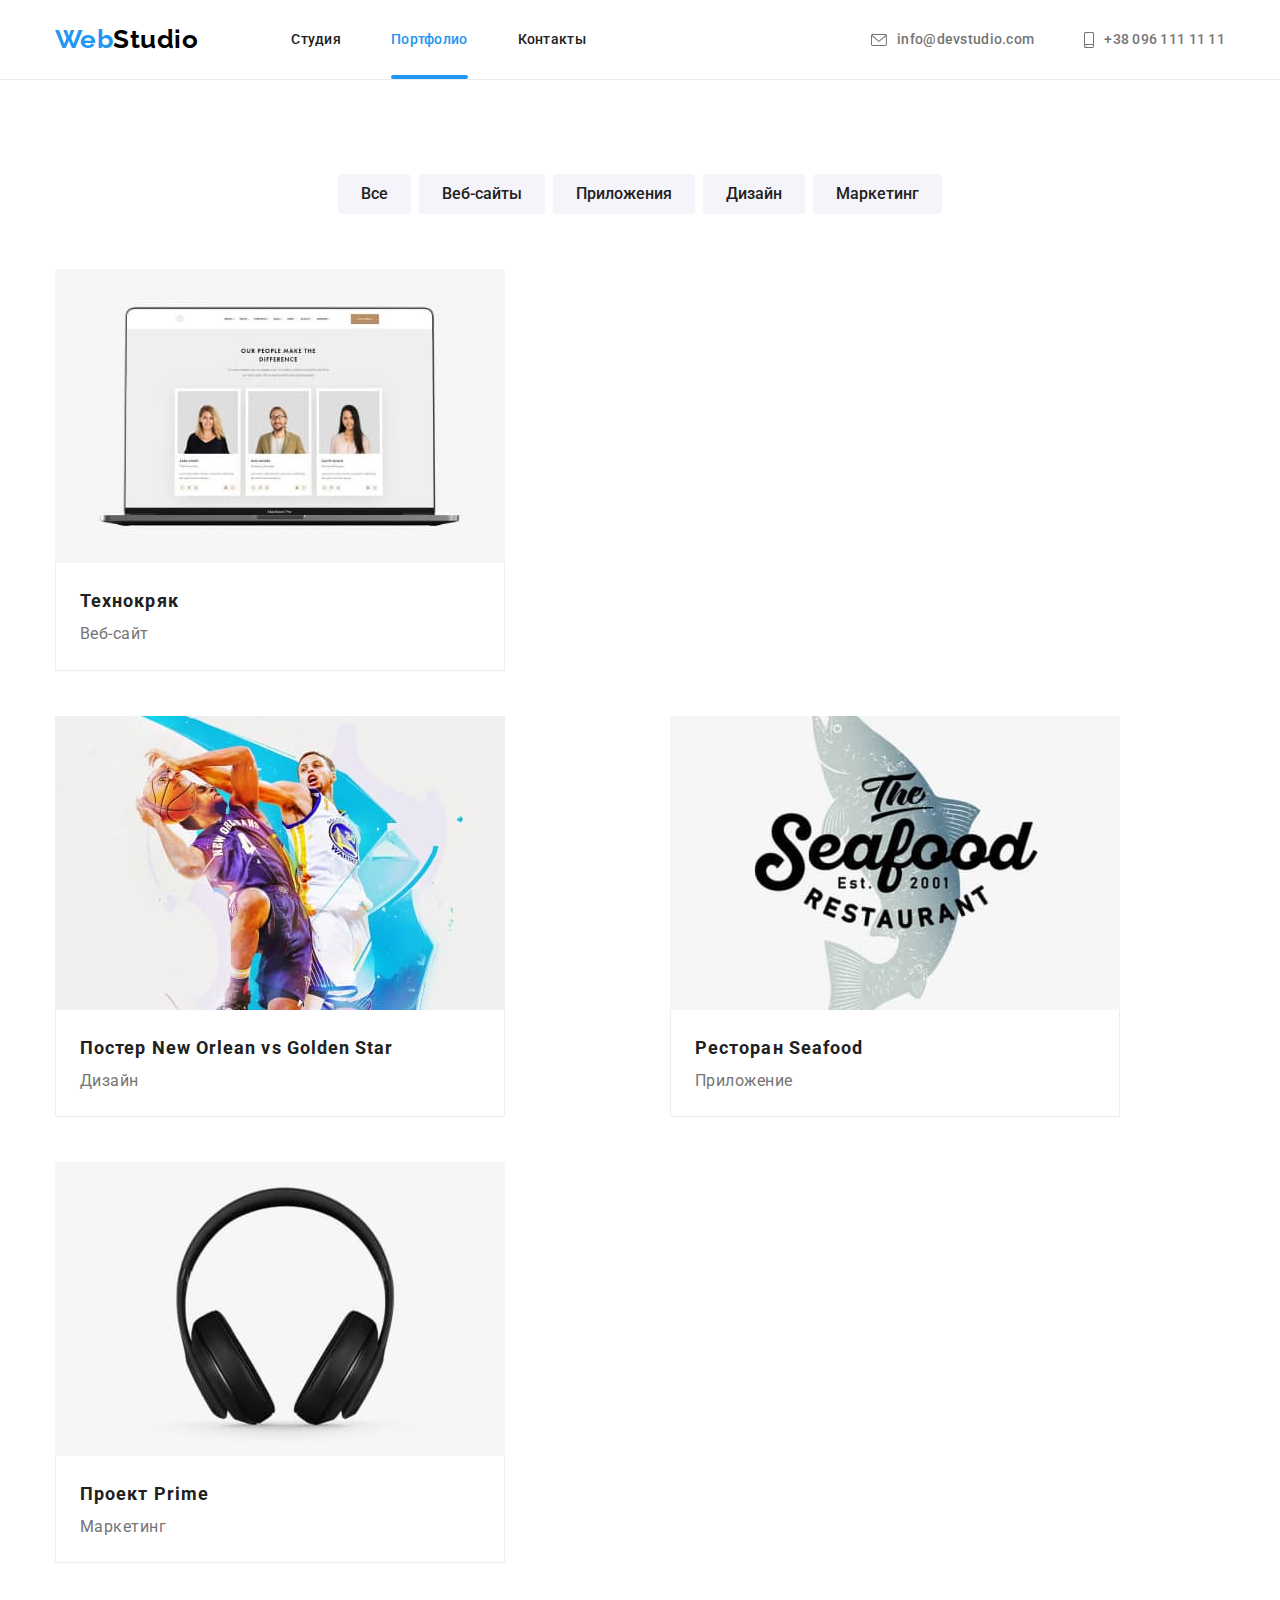
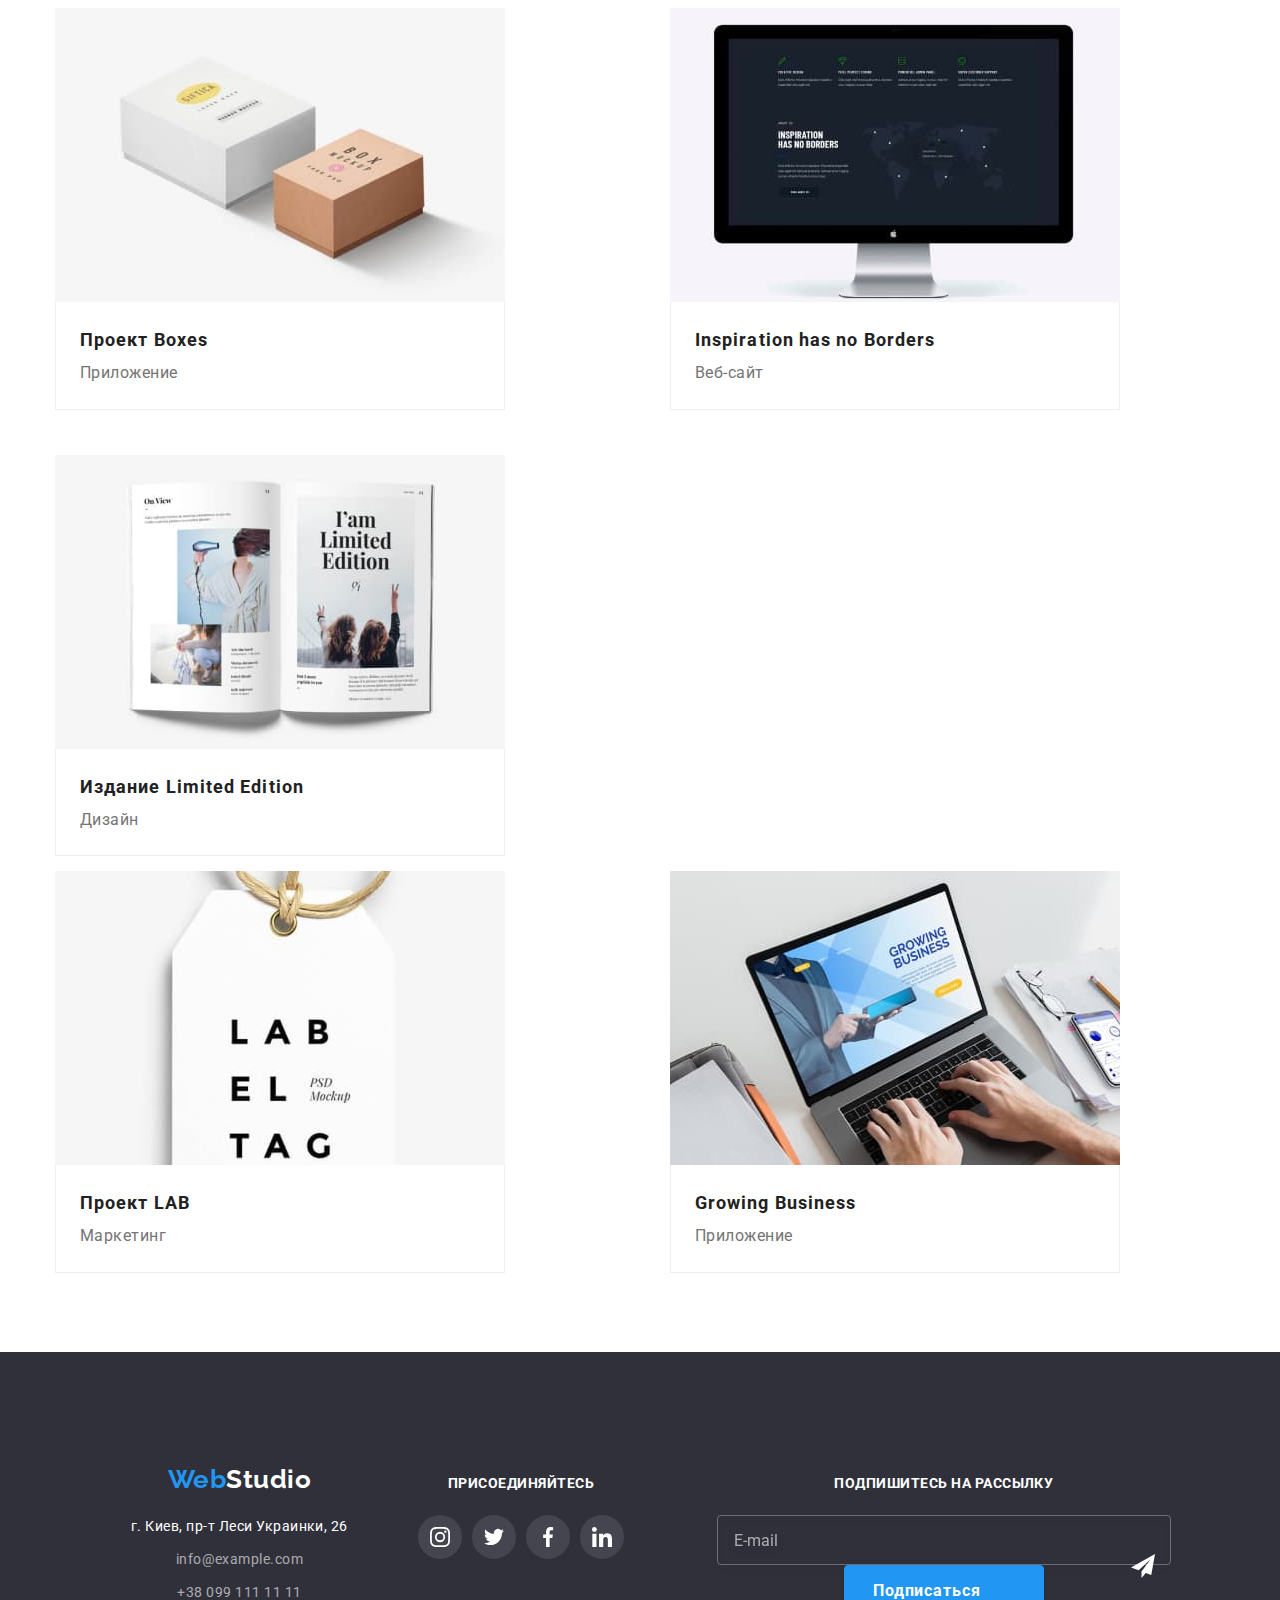
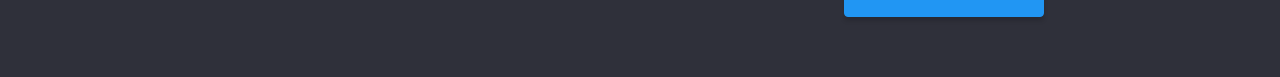
==== commit a7d588ab: "добавляет image" ====
--- a/portfolio.html
+++ b/portfolio.html
@@ -151,11 +151,10 @@
                 <a href="" class="projects-list__link">
                   <div class="overlay">
                     <img
-                      src="./images/img4.jpg"
-                      alt="изображение-услуги-компании"
-                      width="370"
-                      height="294"
-                    />
+                      srcset="./images/portfolio/techno.jpg 1x, 
+                      ./images/portfolio/@2xtechno.jpg 2x"
+                       src="./images/portfolio/techno.jpg"
+                      alt="изображение-услуги-компании"/>
                     <div class="overlay__box">
                       <p class="overlay__text">
                         Технокряк это современная площадка распространения
@@ -176,11 +175,10 @@
               <a href="" class="projects-list__link">
                 <div class="overlay">
                   <img
-                    src="./images/img5.jpg"
-                    alt="изображение-услуги-компании"
-                    width="370"
-                    height="294"
-                  />
+                  srcset="./images/portfolio/poster.jpg 1x, 
+                  ./images/portfolio/@2xposter.jpg 2x"
+                    src="./images/portfolio/poster.jpg"
+                    alt="изображение-услуги-компании"/>
                   <div class="overlay__box">
                     <p class="overlay__text">
                       Технокряк это современная площадка распространения
@@ -202,10 +200,11 @@
               <a href="" class="projects-list__link">
                 <div class="overlay">
                   <img
-                    src="./images/img6.jpg"
+                  srcset="./images/portfolio/seafood.jpg 1x, 
+     ./images/portfolio/@2xseafood.jpg 2x"
+                    src="./images/portfolio/seafood.jpg"
                     alt="изображение-услуги-компании"
-                    width="370"
-                    height="294"
+                   
                   />
                   <div class="overlay__box">
                     <p class="overlay__text">
@@ -226,10 +225,11 @@
               <a href="" class="projects-list__link">
                 <div class="overlay">
                   <img
-                    src="./images/img7.jpg"
+                  srcset="./images/portfolio/prime.jpg 1x, 
+     ./images/portfolio/@2xprime.jpg 2x"
+                    src="./images/portfolio/prime.jpg"
                     alt="изображение-услуги-компании"
-                    width="370"
-                    height="294"
+                    
                   />
 
                   <div class="overlay__box">
@@ -251,10 +251,11 @@
               <a href="" class="projects-list__link">
                 <div class="overlay">
                   <img
-                    src="./images/img8.jpg"
+                  srcset="./images/portfolio/boxes.jpg 1x, 
+                    ./images/portfolio/@2xboxes.jpg 2x"
+                    src="./images/portfolio/boxes.jpg"
                     alt="изображение-услуги-компании"
-                    width="370"
-                    height="294"
+                    
                   />
                   <div class="overlay__box">
                     <p class="overlay__text">
@@ -275,11 +276,10 @@
               <a href="" class="projects-list__link">
                 <div class="overlay">
                   <img
-                    src="./images/img9.jpg"
-                    alt="изображение-услуги-компании"
-                    width="370"
-                    height="294"
-                  />
+                  srcset="./images/portfolio/inspiration.jpg 1x, 
+     ./images/portfolio/@2xinspiration.jpg 2x"
+                    src="./images/portfolio/inspiration.jpg"
+                    alt="изображение-услуги-компании"/>
                   <div class="overlay__box">
                     <p class="overlay__text">
                       Технокряк это современная площадка распространения
@@ -301,11 +301,11 @@
               <a href="" class="projects-list__link">
                 <div class="overlay">
                   <img
-                    src="./images/img10.jpg"
-                    alt="изображение-услуги-компании"
-                    width="370"
-                    height="294"
-                  />
+                  srcset="./images/portfolio/limited.jpg 1x, 
+                  ./images/portfolio/@2xlimited.jpg 2x"
+                    src="./images/portfolio/limited.jpg"
+                    alt="изображение-услуги-компании"/>
+
                   <div class="overlay__box">
                     <p class="overlay__text">
                       Технокряк это современная площадка распространения
@@ -325,11 +325,11 @@
               <a href="" class="projects-list__link">
                 <div class="overlay">
                   <img
-                    src="./images/img11.jpg"
-                    alt="изображение-услуги-компании"
-                    width="370"
-                    height="294"
-                  />
+                  srcset="./images/portfolio/LAB.jpg 1x, 
+                       ./images/portfolio/@2xLAB.jpg 2x"
+                    src="./images/portfolio/LAB.jpg"
+                    alt="изображение-услуги-компании"/>
+                    
                   <div class="overlay__box">
                     <p class="overlay__text">
                       Технокряк это современная площадка распространения
@@ -349,10 +349,11 @@
               <a href="" class="projects-list__link">
                 <div class="overlay">
                   <img
-                    src="./images/img12.jpg"
+                  srcset="./images/portfolio/business.jpg 1x, 
+     ./images/portfolio/@2xbusiness.jpg 2x"
+                    src="./images/portfolio/business.jpg"
                     alt="изображение-услуги-компании"
-                    width="370"
-                    height="294"
+                   
                   />
                   <div class="overlay__box">
                     <p class="overlay__text">
--- a/css/main.min.css
+++ b/css/main.min.css
@@ -1,3 +1,3 @@
 /*! modern-normalize v1.0.0 | MIT License | https://github.com/sindresorhus/modern-normalize */*,*::before,*::after{-webkit-box-sizing:border-box;box-sizing:border-box}:root{-moz-tab-size:4;-o-tab-size:4;tab-size:4}html{line-height:1.15;-webkit-text-size-adjust:100%}body{margin:0;padding:0}body{font-family:system-ui,-apple-system,"Segoe UI",Roboto,Helvetica,Arial,sans-serif,"Apple Color Emoji","Segoe UI Emoji"}hr{height:0;color:inherit}abbr[title]{-webkit-text-decoration:underline dotted;text-decoration:underline dotted}b,strong{font-weight:bolder}code,kbd,samp,pre{font-family:ui-monospace, SFMono-Regular, Consolas, "Liberation Mono", Menlo,- monospace;font-size:1em}small{font-size:80%}sub,sup{font-size:75%;line-height:0;position:relative;vertical-align:baseline}sub{bottom:-0.25em}sup{top:-0.5em}table{text-indent:0;border-color:inherit}button,input,optgroup,select,textarea{font-family:inherit;font-size:100%;line-height:1.15;margin:0}address{font-style:normal}button,select{text-transform:none}button,[type="button"],[type="reset"],[type="submit"]{-webkit-appearance:button}::-moz-focus-inner{border-style:none;padding:0}:-moz-focusring{outline:1px dotted ButtonText}:-moz-ui-invalid{box-shadow:none}legend{padding:0}progress{vertical-align:baseline}::-webkit-inner-spin-button,::-webkit-outer-spin-button{height:auto}[type="search"]{-webkit-appearance:textfield;outline-offset:-2px}::-webkit-search-decoration{-webkit-appearance:none}::-webkit-file-upload-button{-webkit-appearance:button;font:inherit}summary{display:list-item}body{font-family:"Roboto", sans-serif;letter-spacing:0.03em;color:#212121;background-color:#fff}img{display:block;max-width:100%;height:auto}.site-nav,.list-cont,.features-list,.services-list,.team-list,.social-list,.clients-list,.social__list,.filters,.projects-list,.mobile-menu,.mobile-cont,.menu-social{padding:0px;margin:0px;list-style:none}.visually-hidden{position:absolute;width:1px;height:1px;margin:-1px;border:0;padding:0;white-space:nowrap;-webkit-clip-path:inset(100%);clip-path:inset(100%);clip:rect(0 0 0 0);overflow:hidden}.container{padding-left:15px;padding-right:15px;margin-left:auto;margin-right:auto}@media screen and (min-width: 480px){.container{width:480px}}@media screen and (min-width: 768px){.container{width:768px}}@media screen and (min-width: 1200px){.container{width:1200px}}.page-header__container{display:-webkit-box;display:-ms-flexbox;display:flex;-webkit-box-align:center;-ms-flex-align:center;align-items:center}.page-header--border{border-bottom:1px solid #ececec}.page-header__navigation{display:-webkit-box;display:-ms-flexbox;display:flex;-webkit-box-align:center;-ms-flex-align:center;align-items:center}.logo{display:-webkit-inline-box;display:-ms-inline-flexbox;display:inline-flex;font-family:"Raleway", sans-serif;font-weight:700;font-size:24px;line-height:1.16;text-decoration:none}@media screen and (min-width: 768px){.logo{font-size:26px;line-height:1.2}}.logo--blue{color:#2196f3}.logo--black{color:#000}.logo--white{color:#fff}.site-nav{display:-webkit-box;display:-ms-flexbox;display:flex;margin-left:88px}@media screen and (min-width: 1200px){.site-nav__below{margin-left:93px}}.site-nav__item:not(:last-child){margin-right:50px}@media screen and (max-width: 767px){.site-nav{display:none}}.site-nav__link{position:relative;display:inline-block;padding-top:32px;padding-bottom:32px;font-weight:500;font-size:14px;line-height:1.1;letter-spacing:0.02em;text-decoration:none;color:#212121;-webkit-transition:color 250ms cubic-bezier(0.4, 0, 0.2, 1);transition:color 250ms cubic-bezier(0.4, 0, 0.2, 1)}.site-nav__link:hover,.site-nav__link:focus{color:#2196f3}.site-nav__link--current{color:#2196f3}.site-nav__link--current::after{position:absolute;bottom:0;left:0;content:"";display:block;height:4px;width:100%;border-radius:2px;background-color:#2196f3}.list-cont{display:-webkit-box;display:-ms-flexbox;display:flex;margin-left:auto}@media screen and (max-width: 767px){.list-cont{display:none}}@media screen and (max-width: 1199px){.list-cont{-webkit-box-orient:vertical;-webkit-box-direction:normal;-ms-flex-direction:column;flex-direction:column}}@media screen and (min-width: 1200px){.list-cont{-webkit-box-align:center;-ms-flex-align:center;align-items:center}}@media screen and (min-width: 1200px){.list-cont__item:not(:last-child){margin-right:50px}}@media screen and (max-width: 1199px){.list-cont__item__margin{margin-bottom:10px}}@media screen and (min-width: 768px){.list-cont__item{display:-webkit-box;display:-ms-flexbox;display:flex;-webkit-box-pack:start;-ms-flex-pack:start;justify-content:flex-start}}.list-cont__link{display:-webkit-box;display:-ms-flexbox;display:flex;-webkit-box-pack:center;-ms-flex-pack:center;justify-content:center;-webkit-box-align:center;-ms-flex-align:center;align-items:center;font-weight:500;font-size:14px;line-height:1.1;letter-spacing:0.02em;text-decoration:none;color:#757575;-webkit-transition:color 250ms cubic-bezier(0.4, 0, 0.2, 1);transition:color 250ms cubic-bezier(0.4, 0, 0.2, 1)}.list-cont__link:hover,.list-cont__link:focus{color:#2196f3}.list-cont__icon{fill:currentColor}@media screen and (min-width: 768px){.list-cont__icon{margin-right:8px}}@media screen and (min-width: 1200px){.list-cont__icon{margin-right:10px}}.hero{margin-left:auto;margin-right:auto;padding-top:118px;padding-bottom:118px;max-width:480px;height:400px;text-align:center;color:#fff;background-color:#2f303a;background-image:-webkit-gradient(linear, left top, right top, from(rgba(47,48,58,0.4)), to(rgba(47,48,58,0.4))),url(../images/bg-image.jpg);background-image:linear-gradient(to right, rgba(47,48,58,0.4), rgba(47,48,58,0.4)),url(../images/bg-image.jpg);background-size:cover;background-repeat:no-repeat;background-position:center}@media screen and (min-width: 768px){.hero{max-width:768px}}@media screen and (min-width: 1200px){.hero{padding-top:200px;padding-bottom:200px;max-width:1600px;height:600px}}.hero__title{margin-top:0px;margin-bottom:30px;font-weight:900;font-size:26px;line-height:1.61;letter-spacing:0.06em;text-transform:uppercase;color:#fff}@media screen and (min-width: 1200px){.hero__title{font-size:44px;line-height:1.4}}.button{display:inline-block;min-width:200px;min-height:50px;font-weight:700;font-size:16px;line-height:1.87;letter-spacing:0.06em;text-decoration:none;color:#fff;background-color:#2196f3;border-radius:4px;border:1px solid #2196f3;-webkit-box-shadow:0px 4px 4px rgba(0,0,0,0.15);box-shadow:0px 4px 4px rgba(0,0,0,0.15);cursor:pointer;-webkit-transition:background-color 250ms cubic-bezier(0.4, 0, 0.2, 1);transition:background-color 250ms cubic-bezier(0.4, 0, 0.2, 1)}.button:focus,.button:hover{background-color:#188ce8}.button--hero{padding:10px 32px 10px 32px}.button--modal{padding:10px 52px 10px 52px}.button--footer{padding:10px 62px 10px 28px}.button-wrapper{position:relative;margin-left:12px}.button__icon{position:absolute;top:50%;right:28px;-webkit-transform:translateY(-50%);transform:translateY(-50%)}.features{padding-top:60px;padding-bottom:60px}@media screen and (min-width: 1200px){.features{padding-top:94px}}@media screen and (min-width: 768px){.features-list{display:-webkit-box;display:-ms-flexbox;display:flex;-ms-flex-wrap:wrap;flex-wrap:wrap;margin:-15px}}@media screen and (min-width: 1200px){.features-list :nth-child(4){margin-right:0px}}@media screen and (max-width: 767px){.features-list__card{margin-bottom:30px}}@media screen and (min-width: 768px){.features-list__card{display:-webkit-box;display:-ms-flexbox;display:flex;-webkit-box-orient:vertical;-webkit-box-direction:normal;-ms-flex-direction:column;flex-direction:column;-ms-flex-preferred-size:calc((100% - 4 * 15px) / 2);flex-basis:calc((100% - 4 * 15px) / 2);margin:15px}}@media screen and (min-width: 1200px){.features-list__card{width:calc((100% - 90px) / 4);margin-right:30px}}.features-list__wrapper{display:-webkit-box;display:-ms-flexbox;display:flex;-webkit-box-pack:center;-ms-flex-pack:center;justify-content:center;-webkit-box-align:center;-ms-flex-align:center;align-items:center;width:100%;height:120px;margin-bottom:30px;background-color:#f5f4fa;border-radius:4px}.features-list__desc{margin-top:0px;margin-bottom:0px;font-family:"Roboto";font-weight:400;font-size:14px;line-height:1.71;color:#757575;text-align:left}.features-list__title{margin-top:0px;margin-bottom:10px;font-weight:700;font-size:14px;line-height:1.14;text-transform:uppercase}@media screen and (max-width: 767px){.features-list{text-align:center}}@media screen and (max-width: 1199px){.services{display:none}}@media screen and (min-width: 1200px){.services{padding-bottom:94px;padding-top:94px}}.services__title{margin-top:0px;margin-bottom:0px;font-weight:700;font-size:36px;line-height:0.7;text-align:center}.services-list{display:-webkit-box;display:-ms-flexbox;display:flex;-ms-flex-wrap:wrap;flex-wrap:wrap;margin-top:50px}.services-list :nth-child(3){margin-right:0px}.services-list__card{width:calc((100% - 60px) / 3);margin-right:30px;position:relative}.services-list__link{display:block;text-decoration:none}.services-list__title{margin:0;font-family:"Roboto";font-weight:400;font-size:14px;line-height:1.7;color:#fff}.services-list__overlay{position:absolute;bottom:0;height:70px;width:370px;padding-top:27px;padding-bottom:27px;text-align:center;background-color:rgba(47,48,58,0.8)}.team{background-color:#f5f4fa;padding-top:60px;padding-bottom:60px}@media screen and (min-width: 1200px){.team{padding-bottom:94px;padding-top:94px}}.team__title{margin-top:0px;margin-bottom:0px;font-weight:700;font-size:28px;line-height:1.17;text-align:center}@media screen and (max-width: 1199px){.team__title{margin-bottom:30px}}@media screen and (min-width: 1200px){.team__title{font-size:36px;line-height:0.7}}.team-list{margin-top:30px}@media screen and (max-width: 768px){.team-list{display:-webkit-box;display:-ms-flexbox;display:flex;-ms-flex-wrap:wrap;flex-wrap:wrap;margin:-15px}}@media screen and (min-width: 1200px){.team-list{margin-top:50px}.team-list :nth-child(4){margin-right:0px}.team-list :last-child{margin-bottom:0}}.team-list__card{padding-bottom:24px;text-align:center;background-color:#fff;-webkit-box-shadow:0px 1px 3px rgba(0,0,0,0.12),0px 1px 1px rgba(0,0,0,0.14),0px 2px 1px rgba(0,0,0,0.2);box-shadow:0px 1px 3px rgba(0,0,0,0.12),0px 1px 1px rgba(0,0,0,0.14),0px 2px 1px rgba(0,0,0,0.2);border-radius:0px 0px 4px 4px;margin-bottom:30px}@media screen and (min-width: 768px){.team-list__card{-ms-flex-preferred-size:calc((100% - 4 * 15px) / 2);flex-basis:calc((100% - 4 * 15px) / 2);margin:15px}}@media screen and (min-width: 1200px){.team-list__card{width:calc((100% - 90px) / 4);margin-right:30px}}.team-list__member{margin-top:30px;margin-bottom:0px;font-weight:500;font-size:16px;line-height:1.18}.team-list__position{margin-top:10px;margin-bottom:16px;color:#757575;font-weight:400;font-size:16px;line-height:1.18}.social-list{display:-webkit-box;display:-ms-flexbox;display:flex;-webkit-box-align:center;-ms-flex-align:center;align-items:center;-webkit-box-pack:center;-ms-flex-pack:center;justify-content:center}.social-list:nth-last-child(4){margin-right:0px}.social-list__item{margin-right:10px}.social-list__link{display:-webkit-box;display:-ms-flexbox;display:flex;-webkit-box-align:center;-ms-flex-align:center;align-items:center;-webkit-box-pack:center;-ms-flex-pack:center;justify-content:center;width:44px;height:44px;color:#afb1b8;border-radius:50px;-webkit-transition:background-color 250ms cubic-bezier(0.4, 0, 0.2, 1) , color 250ms cubic-bezier(0.4, 0, 0.2, 1);transition:background-color 250ms cubic-bezier(0.4, 0, 0.2, 1) , color 250ms cubic-bezier(0.4, 0, 0.2, 1)}.social-list__link:hover,.social-list__link:focus{color:#fff;background-color:#2196f3}.social-list__icon{fill:currentColor}.clients{padding-top:60px;padding-bottom:60px}@media screen and (min-width: 1200px){.clients{padding-bottom:94px;padding-top:94px;text-align:center}}.clients__title{margin-top:0px;margin-bottom:30px;font-weight:700;font-size:28px;line-height:1.17;text-align:center}@media screen and (min-width: 1200px){.clients__title{font-size:36px;line-height:0.7}}.clients-list{display:-webkit-box;display:-ms-flexbox;display:flex;-ms-flex-wrap:wrap;flex-wrap:wrap}@media screen and (max-width: 767px){.clients-list{margin:-15px}}@media screen and (min-width: 767px){.clients-list{margin:-15px}}@media screen and (min-width: 1200px){.clients-list{margin-top:50px}}.clients-list__card{-webkit-box-pack:center;-ms-flex-pack:center;justify-content:center;-webkit-box-align:center;-ms-flex-align:center;align-items:center;display:-webkit-box;display:-ms-flexbox;display:flex;width:170px;height:90px;color:#afb1b8;border-radius:4px;border:1px solid #afb1b8;-webkit-transition:color 250ms cubic-bezier(0.4, 0, 0.2, 1) , border 250ms cubic-bezier(0.4, 0, 0.2, 1);transition:color 250ms cubic-bezier(0.4, 0, 0.2, 1) , border 250ms cubic-bezier(0.4, 0, 0.2, 1)}.clients-list__card:hover,.clients-list__card:focus{color:#2196f3;border:1px solid #2196f3}@media screen and (max-width: 767px){.clients-list__card{-ms-flex-preferred-size:calc((100% - 4 * 15px) / 2);flex-basis:calc((100% - 4 * 15px) / 2);margin:15px}}@media screen and (min-width: 768px){.clients-list__card{-ms-flex-preferred-size:calc((100% - 6 * 15px) / 3);flex-basis:calc((100% - 6 * 15px) / 3);margin:15px}}@media screen and (min-width: 1200px){.clients-list__card{margin-right:30px}}.clients-list__link{color:inherit;cursor:pointer}.clients-list__icon{fill:currentColor}.clients-list__card:nth-child(6n){margin-right:0px}.footer{padding-top:60px;padding-bottom:60px;background-color:#2f303a}.footer__container{display:-webkit-box;display:-ms-flexbox;display:flex;-webkit-box-align:center;-ms-flex-align:center;align-items:center}@media screen and (max-width: 767px){.footer__container{-webkit-box-orient:vertical;-webkit-box-direction:normal;-ms-flex-direction:column;flex-direction:column;text-align:center}}@media screen and (min-width: 768px){.footer__container{-ms-flex-wrap:wrap;flex-wrap:wrap}}@media screen and (min-width: 1200px){.footer__container{-webkit-box-align:baseline;-ms-flex-align:baseline;align-items:baseline}}@media screen and (min-width: 768px){.address{margin-left:76px;text-align:center}}.address-list{margin-top:20px;font-weight:400;font-size:14px;line-height:1.71}.address-list__city{margin-top:0px;margin-bottom:0px;color:#fff}.address-list__link{display:block;margin-top:8px;margin-bottom:0px;color:rgba(255,255,255,0.6);text-decoration:none}@media screen and (min-width: 1200px){.address-list__link{margin-top:9px}}@media screen and (max-width: 767px){.social{margin-top:60px}}@media screen and (min-width: 768px){.social{margin-left:165px;text-align:center;margin-bottom:42px}}@media screen and (min-width: 1200px){.social{margin-left:70px}}.social__title{margin-top:0px;margin-bottom:20px;font-weight:700;font-size:14px;line-height:1.7;color:#fff}.social__list{display:-webkit-box;display:-ms-flexbox;display:flex;-webkit-box-align:center;-ms-flex-align:center;align-items:center;-webkit-box-pack:center;-ms-flex-pack:center;justify-content:center}.social__item{margin-right:10px}.social__item:last-child{margin-right:0}.social__link{display:-webkit-box;display:-ms-flexbox;display:flex;-webkit-box-align:center;-ms-flex-align:center;align-items:center;-webkit-box-pack:center;-ms-flex-pack:center;justify-content:center;width:44px;height:44px;color:#fff;border-radius:50px;background-color:rgba(255,255,255,0.1);-webkit-transition:background-color 250ms cubic-bezier(0.4, 0, 0.2, 1);transition:background-color 250ms cubic-bezier(0.4, 0, 0.2, 1)}.social__link:hover,.social__link:focus{background-color:#2196f3}.social__icon{fill:currentColor}.news{margin-top:60px}@media screen and (min-width: 768px){.news{margin-left:166px;text-align:center}}@media screen and (min-width: 1200px){.news{margin-left:93px}}.news__title{margin-top:0px;margin-bottom:20px;font-weight:700;font-size:14px;line-height:1.7;color:#fff}.footer-form__mail::-webkit-input-placeholder{font-weight:400;font-size:16px;line-height:1.25;color:rgba(255,255,255,0.6)}.footer-form__mail:-ms-input-placeholder{font-weight:400;font-size:16px;line-height:1.25;color:rgba(255,255,255,0.6)}.footer-form__mail::-ms-input-placeholder{font-weight:400;font-size:16px;line-height:1.25;color:rgba(255,255,255,0.6)}.footer-form__mail::placeholder{font-weight:400;font-size:16px;line-height:1.25;color:rgba(255,255,255,0.6)}.footer-form__mail{margin:0;padding:0;padding:15px 16px;width:100%;height:50px;border:1px solid rgba(255,255,255,0.3);border-radius:4px;-webkit-filter:drop-shadow(0px 4px 4px rgba(0,0,0,0.15));filter:drop-shadow(0px 4px 4px rgba(0,0,0,0.15));background-color:transparent}.footer-form__mail:focus{color:rgba(255,255,255,0.6);border:1px solid rgba(255,255,255,0.3);background-color:transparent}@media screen and (max-width: 768px){.footer-form__mail{margin-bottom:20px}}.filters{display:-webkit-box;display:-ms-flexbox;display:flex;-ms-flex-wrap:wrap;flex-wrap:wrap;-webkit-box-pack:start;-ms-flex-pack:start;justify-content:flex-start}.filters :nth-last-child(-n+2){margin-bottom:0}.filters :not(:last-child){margin-right:8px}.filters :nth-child(3){margin-right:0}@media screen and (min-width: 768px){.filters{-webkit-box-pack:center;-ms-flex-pack:center;justify-content:center;margin-bottom:40px}.filters :not(:last-child){margin-right:8px}}@media screen and (max-width: 767px){.filters__item{margin-bottom:15px}}.filters__button{display:inline-block;min-width:73px;padding:6px 22px 6px 22px;font-weight:500;font-size:16px;line-height:1.62;text-align:center;text-decoration:none;color:#212121;background-color:#f5f4fa;border:1px solid transparent;border-radius:4px;cursor:pointer;-webkit-transition:color 250ms cubic-bezier(0.4, 0, 0.2, 1) , background-color 250ms cubic-bezier(0.4, 0, 0.2, 1) , -webkit-box-shadow 250ms cubic-bezier(0.4, 0, 0.2, 1);transition:color 250ms cubic-bezier(0.4, 0, 0.2, 1) , background-color 250ms cubic-bezier(0.4, 0, 0.2, 1) , -webkit-box-shadow 250ms cubic-bezier(0.4, 0, 0.2, 1);transition:color 250ms cubic-bezier(0.4, 0, 0.2, 1) , background-color 250ms cubic-bezier(0.4, 0, 0.2, 1) , box-shadow 250ms cubic-bezier(0.4, 0, 0.2, 1);transition:color 250ms cubic-bezier(0.4, 0, 0.2, 1) , background-color 250ms cubic-bezier(0.4, 0, 0.2, 1) , box-shadow 250ms cubic-bezier(0.4, 0, 0.2, 1) , -webkit-box-shadow 250ms cubic-bezier(0.4, 0, 0.2, 1)}.filters__button:hover,.filters__button:focus{color:#fff;background-color:#2196f3;-webkit-box-shadow:0px 3px 1px rgba(0,0,0,0.1),0px 1px 2px rgba(0,0,0,0.08),0px 2px 2px rgba(0,0,0,0.12);box-shadow:0px 3px 1px rgba(0,0,0,0.1),0px 1px 2px rgba(0,0,0,0.08),0px 2px 2px rgba(0,0,0,0.12)}.portfolio{padding-top:60px;padding-bottom:60px}@media screen and (min-width: 1200px){.portfolio{padding-top:94px;padding-bottom:94px}}.projects-list{display:-webkit-box;display:-ms-flexbox;display:flex;-ms-flex-wrap:wrap;flex-wrap:wrap;-webkit-box-orient:vertical;-webkit-box-direction:normal;-ms-flex-direction:column;flex-direction:column;margin-top:40px}.projects-list :last-child{margin-bottom:0}@media screen and (min-width: 768px){.projects-list{margin:-15px}}@media screen and (min-width: 1200px){.projects-list{margin-top:34px}.projects-list :nth-child(3n){margin-right:0}.projects-list :nth-last-child(-n+3){margin-bottom:0}}.projects-list__card{background-color:#fff;margin-bottom:30px}@media screen and (min-width: 768px){.projects-list__card{-ms-flex-preferred-size:calc((100% - 4 * 15px) / 2);flex-basis:calc((100% - 4 * 15px) / 2);margin:15px}}@media screen and (min-width: 1200px){.projects-list__card{width:calc((100% - 60px) / 3);margin-right:30px;margin-bottom:30px}}.projects-list__title{margin-top:0px;margin-bottom:4px;font-weight:700;font-size:18px;line-height:2;letter-spacing:0.06em;color:#212121}.projects-list__descrip{margin-top:0px;margin-bottom:0px;font-weight:400;font-size:16px;line-height:1.9;color:#757575}.projects-list__wrapper{padding:20px 24px;border-bottom:1px solid #eeeeee;border-left:1px solid #eeeeee;border-right:1px solid #eeeeee}.projects-list__link{display:block;text-decoration:none;-webkit-transition:-webkit-box-shadow 250ms cubic-bezier(0.4, 0, 0.2, 1);transition:-webkit-box-shadow 250ms cubic-bezier(0.4, 0, 0.2, 1);transition:box-shadow 250ms cubic-bezier(0.4, 0, 0.2, 1);transition:box-shadow 250ms cubic-bezier(0.4, 0, 0.2, 1), -webkit-box-shadow 250ms cubic-bezier(0.4, 0, 0.2, 1)}.projects-list__link:hover,.projects-list__link:focus{-webkit-box-shadow:0px 4px 4px rgba(0,0,0,0.25),0px 4px 4px rgba(0,0,0,0.06),1px 4px 6px rgba(0,0,0,0.16);box-shadow:0px 4px 4px rgba(0,0,0,0.25),0px 4px 4px rgba(0,0,0,0.06),1px 4px 6px rgba(0,0,0,0.16)}.overlay{position:relative;overflow:hidden}.overlay__text{margin:0;font-size:18px;font-weight:400;line-height:1.55;text-align:left;color:#fff}.overlay__box{position:absolute;bottom:0;left:0;width:100%;height:100%;padding:63px 24px;background-color:rgba(33,150,243,0.9);-webkit-transform:translatey(100%);transform:translatey(100%);opacity:0;-webkit-transition:-webkit-transform 250ms cubic-bezier(0.4, 0, 0.2, 1);transition:-webkit-transform 250ms cubic-bezier(0.4, 0, 0.2, 1);transition:transform 250ms cubic-bezier(0.4, 0, 0.2, 1);transition:transform 250ms cubic-bezier(0.4, 0, 0.2, 1), -webkit-transform 250ms cubic-bezier(0.4, 0, 0.2, 1)}.projects-list__card:hover .overlay__box{-webkit-transform:translatey(0);transform:translatey(0);opacity:1}.backdrop{position:fixed;top:0;left:0;width:100%;height:100%;background-color:rgba(0,0,0,0.2);-webkit-transition:opacity 250ms cubic-bezier(0.4, 0, 0.2, 1) , visibility 250ms cubic-bezier(0.4, 0, 0.2, 1);transition:opacity 250ms cubic-bezier(0.4, 0, 0.2, 1) , visibility 250ms cubic-bezier(0.4, 0, 0.2, 1)}.backdrop__is-hidden{opacity:0;pointer-events:none;visibility:hidden}.backdrop__is-hidden .modal{-webkit-transform:translate(-50%, -50%) scale(0.9);transform:translate(-50%, -50%) scale(0.9)}.modal{position:absolute;left:50%;top:50%;width:450px;height:609px;padding:40px;background-color:#fff;border-radius:4px;-webkit-transform:translate(-50%, -50%) scale(1);transform:translate(-50%, -50%) scale(1);-webkit-transition:-webkit-transform 250ms cubic-bezier(0.4, 0, 0.2, 1);transition:-webkit-transform 250ms cubic-bezier(0.4, 0, 0.2, 1);transition:transform 250ms cubic-bezier(0.4, 0, 0.2, 1);transition:transform 250ms cubic-bezier(0.4, 0, 0.2, 1), -webkit-transform 250ms cubic-bezier(0.4, 0, 0.2, 1)}@media screen and (min-width: 1200px){.modal{width:528px;height:581px}}.modal__button{position:absolute;top:8px;right:8px;display:-webkit-box;display:-ms-flexbox;display:flex;-webkit-box-align:center;-ms-flex-align:center;align-items:center;-webkit-box-pack:center;-ms-flex-pack:center;justify-content:center;width:30px;height:30px;border:1px solid rgba(0,0,0,0.1);border-radius:50%;background-color:inherit;cursor:pointer;-webkit-transition:color 250ms cubic-bezier(0.4, 0, 0.2, 1);transition:color 250ms cubic-bezier(0.4, 0, 0.2, 1)}.modal__button:hover,.modal__button:focus{color:#2196f3}.modal__icon{fill:currentColor}.signup-form{text-align:center}.signup-form__title{margin-top:0;margin-bottom:12px;font-size:20px;font-weight:700;line-height:1.5;text-align:center;color:#212121}@media screen and (min-width: 1200px){.signup-form__title{line-height:1.15}}.form-field{display:-webkit-box;display:-ms-flexbox;display:flex;-webkit-box-orient:vertical;-webkit-box-direction:normal;-ms-flex-direction:column;flex-direction:column;margin-bottom:10px}.form-field__title{margin-bottom:4px;font-size:12px;font-weight:400;line-height:1.16;letter-spacing:0.01em;text-align:left;color:#757575}@media screen and (min-width: 768px){.modal-text{display:none}}.form-field__wrapper{position:relative}.form-field__input{width:100%;margin:0;padding-left:42px;padding:11px 30px;font:inherit;border:1px solid rgba(33,33,33,0.2);border-radius:4px;-webkit-transition:border-color 250ms cubic-bezier(0.4, 0, 0.2, 1);transition:border-color 250ms cubic-bezier(0.4, 0, 0.2, 1)}.form-field__input:focus,.form-field__input:hover{border-color:#2196f3;outline-color:#2196f3}.form-field__icon{position:absolute;top:11px;left:12px;-webkit-transition:fill 250ms cubic-bezier(0.4, 0, 0.2, 1);transition:fill 250ms cubic-bezier(0.4, 0, 0.2, 1)}.form-field:focus-within .form-field__icon{fill:#2196f3}.form-field:hover .form-field__icon{fill:#2196f3}.form-comment{display:-webkit-box;display:-ms-flexbox;display:flex;-webkit-box-orient:vertical;-webkit-box-direction:normal;-ms-flex-direction:column;flex-direction:column;margin-bottom:20px}.form-comment__title{margin-bottom:4px;font-size:12px;font-weight:400;line-height:1.16;letter-spacing:0.01em;text-align:left;color:#757575}.form-comment__area{height:120px;width:100%;resize:none;padding:12px 16px;border:1px solid rgba(33,33,33,0.2);border-radius:4px;-webkit-transition:border-color 250ms cubic-bezier(0.4, 0, 0.2, 1);transition:border-color 250ms cubic-bezier(0.4, 0, 0.2, 1)}.form-comment__area:focus,.form-comment__area:hover{border-color:#2196f3;outline-color:#2196f3}.form-comment__area::-webkit-input-placeholder{font-size:14px;font-weight:400;line-height:1.14;letter-spacing:0.01em;color:rgba(117,117,117,0.5)}.form-comment__area:-ms-input-placeholder{font-size:14px;font-weight:400;line-height:1.14;letter-spacing:0.01em;color:rgba(117,117,117,0.5)}.form-comment__area::-ms-input-placeholder{font-size:14px;font-weight:400;line-height:1.14;letter-spacing:0.01em;color:rgba(117,117,117,0.5)}.form-comment__area::placeholder{font-size:14px;font-weight:400;line-height:1.14;letter-spacing:0.01em;color:rgba(117,117,117,0.5)}@media screen and (min-width: 1200px){.form-comment__area::-webkit-input-placeholder{font-size:12px;line-height:1.16}.form-comment__area:-ms-input-placeholder{font-size:12px;line-height:1.16}.form-comment__area::-ms-input-placeholder{font-size:12px;line-height:1.16}.form-comment__area::placeholder{font-size:12px;line-height:1.16}}.form-check{margin-top:0;margin-bottom:30px;font-size:12px;font-weight:400;line-height:1.16;text-align:left;color:#757575}@media screen and (min-width: 1200px){.form-check{font-size:14px;line-height:1.71}}.form-check__wrapper{display:-webkit-box;display:-ms-flexbox;display:flex;-webkit-box-align:center;-ms-flex-align:center;align-items:center;-webkit-box-pack:center;-ms-flex-pack:center;justify-content:center}@media screen and (min-width: 1200px){.form-check__wrapper{display:-webkit-box;display:-ms-flexbox;display:flex;-webkit-box-align:center;-ms-flex-align:center;align-items:center;-webkit-box-pack:center;-ms-flex-pack:center;justify-content:center}}.form-check__input{position:absolute;width:1px;height:1px;margin:-1px;border:0;padding:0;white-space:nowrap;-webkit-clip-path:inset(100%);clip-path:inset(100%);clip:rect(0 0 0 0);overflow:hidden}.form-check__icon{display:inline-block;width:16px;height:15px;margin-right:8px;border:2px solid #212121;border-radius:2px;background-color:inherit;fill:#212121;-webkit-box-shadow:0px 4px 4px 0px rgba(0,0,0,0.25);box-shadow:0px 4px 4px 0px rgba(0,0,0,0.25);-webkit-transition:display 250ms cubic-bezier(0.4, 0, 0.2, 1);transition:display 250ms cubic-bezier(0.4, 0, 0.2, 1)}.form-check__input:checked+.form-check__icon{border:none}.icon__use{display:none}.form-check__input:checked+* .icon__use{display:inline-block}.form-check__link{color:#2196f3;-webkit-text-decoration-line:underline;text-decoration-line:underline;cursor:pointer}@media screen and (min-width: 1200px){.form-check__link{margin-left:5px}}.menu-container{position:fixed;z-index:2;top:0;left:0;width:100vw;height:100vh;padding:48px 40px;background:#fff;-webkit-box-shadow:0px 4px 8px rgba(0,0,0,0.04),0px 2px 4px rgba(0,0,0,0.08),0px 1px 3px rgba(0,0,0,0.16);box-shadow:0px 4px 8px rgba(0,0,0,0.04),0px 2px 4px rgba(0,0,0,0.08),0px 1px 3px rgba(0,0,0,0.16);-webkit-transform:translateX(100%);transform:translateX(100%);-webkit-transition:-webkit-transform 250ms cubic-bezier(0.4, 0, 0.2, 1);transition:-webkit-transform 250ms cubic-bezier(0.4, 0, 0.2, 1);transition:transform 250ms cubic-bezier(0.4, 0, 0.2, 1);transition:transform 250ms cubic-bezier(0.4, 0, 0.2, 1), -webkit-transform 250ms cubic-bezier(0.4, 0, 0.2, 1)}.menu-container.is-open{-webkit-transform:translateX(0);transform:translateX(0)}.menu-toggle{display:-webkit-inline-box;display:-ms-inline-flexbox;display:inline-flex;margin:0;padding:10px;border:none;background-color:transparent;margin-left:auto;cursor:pointer;-webkit-transition:color 250ms cubic-bezier(0.4, 0, 0.2, 1);transition:color 250ms cubic-bezier(0.4, 0, 0.2, 1)}.menu-toggle:hover,.menu-toggle:focus{color:#2196f3}.menu-toggle__position{position:absolute;top:10px;right:15px}.menu-toggle__position:hover,.menu-toggle__position:focus{color:#2196f3}.mobile-icon:hover,.mobile-icon:focus{fill:currentColor}@media (min-width: 768px){.menu-toggle,.menu-container{display:none}}.mobile-menu{margin-bottom:302px;font-family:Roboto;font-weight:500;font-size:40px;line-height:1.17;letter-spacing:0.02em;color:#2196f3}.mobile-menu :not(:last-child){margin-bottom:32px}.mobile-menu_link{color:#212121;text-decoration:none}.mobile-menu_link:hover,.mobile-menu_link:focus{color:#2196f3}.mobile-cont{margin-bottom:64px}.mobile-cont__link{font-weight:500;font-size:24px;line-height:1.16;letter-spacing:0.02em;text-decoration:none;color:#757575}.mobile-cont__link--bigger{font-size:34px;line-height:1.17;color:#2196f3;text-decoration:none}.mobile-cont__mobile-cont__item__margin{margin-bottom:32px}.menu-social{display:-webkit-box;display:-ms-flexbox;display:flex}.menu-social__link{font-family:"Roboto";font-weight:500;font-size:18px;line-height:1.22;letter-spacing:0.02em;color:#2196f3;text-decoration:none}.menu-social__link--border::after{content:"";width:22px;height:0;border:1px solid rgba(33,33,33,0.2);-webkit-transform:rotate(90deg);transform:rotate(90deg);margin:0 10px}.menu-social__link::after:last-child{border:none}
+ monospace;font-size:1em}small{font-size:80%}sub,sup{font-size:75%;line-height:0;position:relative;vertical-align:baseline}sub{bottom:-0.25em}sup{top:-0.5em}table{text-indent:0;border-color:inherit}button,input,optgroup,select,textarea{font-family:inherit;font-size:100%;line-height:1.15;margin:0}address{font-style:normal}button,select{text-transform:none}button,[type="button"],[type="reset"],[type="submit"]{-webkit-appearance:button}::-moz-focus-inner{border-style:none;padding:0}:-moz-focusring{outline:1px dotted ButtonText}:-moz-ui-invalid{box-shadow:none}legend{padding:0}progress{vertical-align:baseline}::-webkit-inner-spin-button,::-webkit-outer-spin-button{height:auto}[type="search"]{-webkit-appearance:textfield;outline-offset:-2px}::-webkit-search-decoration{-webkit-appearance:none}::-webkit-file-upload-button{-webkit-appearance:button;font:inherit}summary{display:list-item}body{font-family:"Roboto", sans-serif;letter-spacing:0.03em;color:#212121;background-color:#fff}img{display:block;max-width:100%;height:auto}.site-nav,.list-cont,.features-list,.services-list,.team-list,.social-list,.clients-list,.social__list,.filters,.projects-list,.mobile-menu,.mobile-cont,.menu-social{padding:0px;margin:0px;list-style:none}.visually-hidden{position:absolute;width:1px;height:1px;margin:-1px;border:0;padding:0;white-space:nowrap;-webkit-clip-path:inset(100%);clip-path:inset(100%);clip:rect(0 0 0 0);overflow:hidden}.container{padding-left:15px;padding-right:15px;margin-left:auto;margin-right:auto}@media screen and (min-width: 480px){.container{width:480px}}@media screen and (min-width: 768px){.container{width:768px}}@media screen and (min-width: 1200px){.container{width:1200px}}.page-header__container{display:-webkit-box;display:-ms-flexbox;display:flex;-webkit-box-align:center;-ms-flex-align:center;align-items:center}.page-header--border{border-bottom:1px solid #ececec}.page-header__navigation{display:-webkit-box;display:-ms-flexbox;display:flex;-webkit-box-align:center;-ms-flex-align:center;align-items:center}.logo{display:-webkit-inline-box;display:-ms-inline-flexbox;display:inline-flex;font-family:"Raleway", sans-serif;font-weight:700;font-size:24px;line-height:1.16;text-decoration:none}@media screen and (min-width: 768px){.logo{font-size:26px;line-height:1.2}}.logo--blue{color:#2196f3}.logo--black{color:#000}.logo--white{color:#fff}.site-nav{display:-webkit-box;display:-ms-flexbox;display:flex;margin-left:88px}@media screen and (min-width: 1200px){.site-nav__below{margin-left:93px}}.site-nav__item:not(:last-child){margin-right:50px}@media screen and (max-width: 767px){.site-nav{display:none}}.site-nav__link{position:relative;display:inline-block;padding-top:32px;padding-bottom:32px;font-weight:500;font-size:14px;line-height:1.1;letter-spacing:0.02em;text-decoration:none;color:#212121;-webkit-transition:color 250ms cubic-bezier(0.4, 0, 0.2, 1);transition:color 250ms cubic-bezier(0.4, 0, 0.2, 1)}.site-nav__link:hover,.site-nav__link:focus{color:#2196f3}.site-nav__link--current{color:#2196f3}.site-nav__link--current::after{position:absolute;bottom:0;left:0;content:"";display:block;height:4px;width:100%;border-radius:2px;background-color:#2196f3}.list-cont{display:-webkit-box;display:-ms-flexbox;display:flex;margin-left:auto}@media screen and (max-width: 767px){.list-cont{display:none}}@media screen and (max-width: 1199px){.list-cont{-webkit-box-orient:vertical;-webkit-box-direction:normal;-ms-flex-direction:column;flex-direction:column}}@media screen and (min-width: 1200px){.list-cont{-webkit-box-align:center;-ms-flex-align:center;align-items:center}}@media screen and (min-width: 1200px){.list-cont__item:not(:last-child){margin-right:50px}}@media screen and (max-width: 1199px){.list-cont__item__margin{margin-bottom:10px}}@media screen and (min-width: 768px){.list-cont__item{display:-webkit-box;display:-ms-flexbox;display:flex;-webkit-box-pack:start;-ms-flex-pack:start;justify-content:flex-start}}.list-cont__link{display:-webkit-box;display:-ms-flexbox;display:flex;-webkit-box-pack:center;-ms-flex-pack:center;justify-content:center;-webkit-box-align:center;-ms-flex-align:center;align-items:center;font-weight:500;font-size:14px;line-height:1.1;letter-spacing:0.02em;text-decoration:none;color:#757575;-webkit-transition:color 250ms cubic-bezier(0.4, 0, 0.2, 1);transition:color 250ms cubic-bezier(0.4, 0, 0.2, 1)}.list-cont__link:hover,.list-cont__link:focus{color:#2196f3}.list-cont__icon{fill:currentColor}@media screen and (min-width: 768px){.list-cont__icon{margin-right:8px}}@media screen and (min-width: 1200px){.list-cont__icon{margin-right:10px}}.hero{margin-left:auto;margin-right:auto;padding-top:118px;padding-bottom:118px;max-width:480px;height:400px;text-align:center;color:#fff;background-color:#2f303a;background-image:-webkit-gradient(linear, left top, right top, from(rgba(47,48,58,0.4)), to(rgba(47,48,58,0.4))),url(../images/bg-image.jpg);background-image:linear-gradient(to right, rgba(47,48,58,0.4), rgba(47,48,58,0.4)),url(../images/bg-image.jpg);background-size:cover;background-repeat:no-repeat;background-position:center}@media screen and (min-width: 768px){.hero{max-width:768px}}@media screen and (min-width: 1200px){.hero{padding-top:200px;padding-bottom:200px;max-width:1600px;height:600px}}.hero__title{margin-top:0px;margin-bottom:30px;font-weight:900;font-size:26px;line-height:1.61;letter-spacing:0.06em;text-transform:uppercase;color:#fff}@media screen and (min-width: 1200px){.hero__title{font-size:44px;line-height:1.4}}.button{display:inline-block;min-width:200px;min-height:50px;font-weight:700;font-size:16px;line-height:1.87;letter-spacing:0.06em;text-decoration:none;color:#fff;background-color:#2196f3;border-radius:4px;border:1px solid #2196f3;-webkit-box-shadow:0px 4px 4px rgba(0,0,0,0.15);box-shadow:0px 4px 4px rgba(0,0,0,0.15);cursor:pointer;-webkit-transition:background-color 250ms cubic-bezier(0.4, 0, 0.2, 1);transition:background-color 250ms cubic-bezier(0.4, 0, 0.2, 1)}.button:focus,.button:hover{background-color:#188ce8}.button--hero{padding:10px 32px 10px 32px}.button--modal{padding:10px 52px 10px 52px}.button--footer{padding:10px 62px 10px 28px}.button-wrapper{position:relative;margin-left:12px}.button__icon{position:absolute;top:50%;right:28px;-webkit-transform:translateY(-50%);transform:translateY(-50%)}.features{padding-top:60px;padding-bottom:60px}@media screen and (min-width: 1200px){.features{padding-top:94px}}@media screen and (min-width: 768px){.features-list{display:-webkit-box;display:-ms-flexbox;display:flex;-ms-flex-wrap:wrap;flex-wrap:wrap;margin:-15px}}@media screen and (min-width: 1200px){.features-list :nth-child(4){margin-right:0px}}@media screen and (max-width: 767px){.features-list__card{margin-bottom:30px}}@media screen and (min-width: 768px){.features-list__card{display:-webkit-box;display:-ms-flexbox;display:flex;-webkit-box-orient:vertical;-webkit-box-direction:normal;-ms-flex-direction:column;flex-direction:column;-ms-flex-preferred-size:calc((100% - 4 * 15px) / 2);flex-basis:calc((100% - 4 * 15px) / 2);margin:15px}}@media screen and (min-width: 1200px){.features-list__card{width:calc((100% - 90px) / 4);margin-right:30px}}.features-list__wrapper{display:-webkit-box;display:-ms-flexbox;display:flex;-webkit-box-pack:center;-ms-flex-pack:center;justify-content:center;-webkit-box-align:center;-ms-flex-align:center;align-items:center;width:100%;height:120px;margin-bottom:30px;background-color:#f5f4fa;border-radius:4px}.features-list__desc{margin-top:0px;margin-bottom:0px;font-family:"Roboto";font-weight:400;font-size:14px;line-height:1.71;color:#757575;text-align:left}.features-list__title{margin-top:0px;margin-bottom:10px;font-weight:700;font-size:14px;line-height:1.14;text-transform:uppercase}@media screen and (max-width: 767px){.features-list{text-align:center}}@media screen and (max-width: 1199px){.services{display:none}}@media screen and (min-width: 1200px){.services{padding-bottom:94px;padding-top:94px}}.services__title{margin-top:0px;margin-bottom:0px;font-weight:700;font-size:36px;line-height:0.7;text-align:center}.services-list{display:-webkit-box;display:-ms-flexbox;display:flex;-ms-flex-wrap:wrap;flex-wrap:wrap;margin-top:50px}.services-list :nth-child(3){margin-right:0px}.services-list__card{width:calc((100% - 60px) / 3);margin-right:30px;position:relative}.services-list__link{display:block;text-decoration:none}.services-list__title{margin:0;font-family:"Roboto";font-weight:400;font-size:14px;line-height:1.7;color:#fff}.services-list__overlay{position:absolute;bottom:0;height:70px;width:370px;padding-top:27px;padding-bottom:27px;text-align:center;background-color:rgba(47,48,58,0.8)}.team{background-color:#f5f4fa;padding-top:60px;padding-bottom:60px}@media screen and (min-width: 1200px){.team{padding-bottom:94px;padding-top:94px}}.team__title{margin-top:0px;margin-bottom:0px;font-weight:700;font-size:28px;line-height:1.17;text-align:center}@media screen and (max-width: 1199px){.team__title{margin-bottom:30px}}@media screen and (min-width: 1200px){.team__title{font-size:36px;line-height:0.7}}.team-list{margin-top:30px}@media screen and (min-width: 768px){.team-list{display:-webkit-box;display:-ms-flexbox;display:flex;-ms-flex-wrap:wrap;flex-wrap:wrap;margin:-15px}}@media screen and (min-width: 1200px){.team-list{margin-top:50px}.team-list :nth-child(4){margin-right:0px}.team-list :last-child{margin-bottom:0}}.team-list__card{padding-bottom:24px;text-align:center;background-color:#fff;-webkit-box-shadow:0px 1px 3px rgba(0,0,0,0.12),0px 1px 1px rgba(0,0,0,0.14),0px 2px 1px rgba(0,0,0,0.2);box-shadow:0px 1px 3px rgba(0,0,0,0.12),0px 1px 1px rgba(0,0,0,0.14),0px 2px 1px rgba(0,0,0,0.2);border-radius:0px 0px 4px 4px;margin-bottom:30px}@media screen and (min-width: 768px){.team-list__card{-ms-flex-preferred-size:calc((100% - 4 * 15px) / 2);flex-basis:calc((100% - 4 * 15px) / 2);margin:15px}}@media screen and (min-width: 1200px){.team-list__card{width:calc((100% - 90px) / 4);margin-right:30px}}.team-list__member{margin-top:30px;margin-bottom:0px;font-weight:500;font-size:16px;line-height:1.18}.team-list__position{margin-top:10px;margin-bottom:16px;color:#757575;font-weight:400;font-size:16px;line-height:1.18}.team-list__wrapper{height:460px}@media screen and (min-width: 768px){.team-list__wrapper{height:374px}}@media screen and (min-width: 1200px){.team-list__wrapper{height:260px}}.social-list{display:-webkit-box;display:-ms-flexbox;display:flex;-webkit-box-align:center;-ms-flex-align:center;align-items:center;-webkit-box-pack:center;-ms-flex-pack:center;justify-content:center}.social-list:nth-last-child(4){margin-right:0px}.social-list__item{margin-right:10px}.social-list__link{display:-webkit-box;display:-ms-flexbox;display:flex;-webkit-box-align:center;-ms-flex-align:center;align-items:center;-webkit-box-pack:center;-ms-flex-pack:center;justify-content:center;width:44px;height:44px;color:#afb1b8;border-radius:50px;-webkit-transition:background-color 250ms cubic-bezier(0.4, 0, 0.2, 1) , color 250ms cubic-bezier(0.4, 0, 0.2, 1);transition:background-color 250ms cubic-bezier(0.4, 0, 0.2, 1) , color 250ms cubic-bezier(0.4, 0, 0.2, 1)}.social-list__link:hover,.social-list__link:focus{color:#fff;background-color:#2196f3}.social-list__icon{fill:currentColor}.clients{padding-top:60px;padding-bottom:60px}@media screen and (min-width: 1200px){.clients{padding-bottom:94px;padding-top:94px;text-align:center}}.clients__title{margin-top:0px;margin-bottom:30px;font-weight:700;font-size:28px;line-height:1.17;text-align:center}@media screen and (min-width: 1200px){.clients__title{font-size:36px;line-height:0.7}}.clients-list{display:-webkit-box;display:-ms-flexbox;display:flex;-ms-flex-wrap:wrap;flex-wrap:wrap}@media screen and (max-width: 767px){.clients-list{margin:-15px}}@media screen and (min-width: 767px){.clients-list{margin:-15px}}@media screen and (min-width: 1200px){.clients-list{margin-top:50px}}.clients-list__card{-webkit-box-pack:center;-ms-flex-pack:center;justify-content:center;-webkit-box-align:center;-ms-flex-align:center;align-items:center;display:-webkit-box;display:-ms-flexbox;display:flex;width:170px;height:90px;color:#afb1b8;border-radius:4px;border:1px solid #afb1b8;-webkit-transition:color 250ms cubic-bezier(0.4, 0, 0.2, 1) , border 250ms cubic-bezier(0.4, 0, 0.2, 1);transition:color 250ms cubic-bezier(0.4, 0, 0.2, 1) , border 250ms cubic-bezier(0.4, 0, 0.2, 1)}.clients-list__card:hover,.clients-list__card:focus{color:#2196f3;border:1px solid #2196f3}@media screen and (max-width: 767px){.clients-list__card{-ms-flex-preferred-size:calc((100% - 4 * 15px) / 2);flex-basis:calc((100% - 4 * 15px) / 2);margin:15px}}@media screen and (min-width: 768px){.clients-list__card{-ms-flex-preferred-size:calc((100% - 6 * 15px) / 3);flex-basis:calc((100% - 6 * 15px) / 3);margin:15px}}@media screen and (min-width: 1200px){.clients-list__card{margin-right:30px}}.clients-list__link{color:inherit;cursor:pointer}.clients-list__icon{fill:currentColor}.clients-list__card:nth-child(6n){margin-right:0px}.footer{padding-top:60px;padding-bottom:60px;background-color:#2f303a}.footer__container{display:-webkit-box;display:-ms-flexbox;display:flex;-webkit-box-align:center;-ms-flex-align:center;align-items:center}@media screen and (max-width: 767px){.footer__container{-webkit-box-orient:vertical;-webkit-box-direction:normal;-ms-flex-direction:column;flex-direction:column;text-align:center}}@media screen and (min-width: 768px){.footer__container{-ms-flex-wrap:wrap;flex-wrap:wrap}}@media screen and (min-width: 1200px){.footer__container{-webkit-box-align:baseline;-ms-flex-align:baseline;align-items:baseline}}@media screen and (min-width: 768px){.address{margin-left:76px;text-align:center}}.address-list{margin-top:20px;font-weight:400;font-size:14px;line-height:1.71}.address-list__city{margin-top:0px;margin-bottom:0px;color:#fff}.address-list__link{display:block;margin-top:8px;margin-bottom:0px;color:rgba(255,255,255,0.6);text-decoration:none}@media screen and (min-width: 1200px){.address-list__link{margin-top:9px}}@media screen and (max-width: 767px){.social{margin-top:60px}}@media screen and (min-width: 768px){.social{margin-left:165px;text-align:center;margin-bottom:42px}}@media screen and (min-width: 1200px){.social{margin-left:70px}}.social__title{margin-top:0px;margin-bottom:20px;font-weight:700;font-size:14px;line-height:1.7;color:#fff}.social__list{display:-webkit-box;display:-ms-flexbox;display:flex;-webkit-box-align:center;-ms-flex-align:center;align-items:center;-webkit-box-pack:center;-ms-flex-pack:center;justify-content:center}.social__item{margin-right:10px}.social__item:last-child{margin-right:0}.social__link{display:-webkit-box;display:-ms-flexbox;display:flex;-webkit-box-align:center;-ms-flex-align:center;align-items:center;-webkit-box-pack:center;-ms-flex-pack:center;justify-content:center;width:44px;height:44px;color:#fff;border-radius:50px;background-color:rgba(255,255,255,0.1);-webkit-transition:background-color 250ms cubic-bezier(0.4, 0, 0.2, 1);transition:background-color 250ms cubic-bezier(0.4, 0, 0.2, 1)}.social__link:hover,.social__link:focus{background-color:#2196f3}.social__icon{fill:currentColor}.news{margin-top:60px}@media screen and (min-width: 768px){.news{margin-left:166px;text-align:center}}@media screen and (min-width: 1200px){.news{margin-left:93px}}.news__title{margin-top:0px;margin-bottom:20px;font-weight:700;font-size:14px;line-height:1.7;color:#fff}.footer-form__mail::-webkit-input-placeholder{font-weight:400;font-size:16px;line-height:1.25;color:rgba(255,255,255,0.6)}.footer-form__mail:-ms-input-placeholder{font-weight:400;font-size:16px;line-height:1.25;color:rgba(255,255,255,0.6)}.footer-form__mail::-ms-input-placeholder{font-weight:400;font-size:16px;line-height:1.25;color:rgba(255,255,255,0.6)}.footer-form__mail::placeholder{font-weight:400;font-size:16px;line-height:1.25;color:rgba(255,255,255,0.6)}.footer-form__mail{margin:0;padding:0;padding:15px 16px;width:100%;height:50px;border:1px solid rgba(255,255,255,0.3);border-radius:4px;-webkit-filter:drop-shadow(0px 4px 4px rgba(0,0,0,0.15));filter:drop-shadow(0px 4px 4px rgba(0,0,0,0.15));background-color:transparent}.footer-form__mail:focus{color:rgba(255,255,255,0.6);border:1px solid rgba(255,255,255,0.3);background-color:transparent}@media screen and (max-width: 768px){.footer-form__mail{margin-bottom:20px}}.filters{display:-webkit-box;display:-ms-flexbox;display:flex;-ms-flex-wrap:wrap;flex-wrap:wrap;-webkit-box-pack:start;-ms-flex-pack:start;justify-content:flex-start}.filters :nth-last-child(-n+2){margin-bottom:0}.filters :not(:last-child){margin-right:8px}.filters :nth-child(3){margin-right:0}@media screen and (min-width: 768px){.filters{-webkit-box-pack:center;-ms-flex-pack:center;justify-content:center;margin-bottom:40px}.filters :not(:last-child){margin-right:8px}}@media screen and (max-width: 767px){.filters__item{margin-bottom:15px}}.filters__button{display:inline-block;min-width:73px;padding:6px 22px 6px 22px;font-weight:500;font-size:16px;line-height:1.62;text-align:center;text-decoration:none;color:#212121;background-color:#f5f4fa;border:1px solid transparent;border-radius:4px;cursor:pointer;-webkit-transition:color 250ms cubic-bezier(0.4, 0, 0.2, 1) , background-color 250ms cubic-bezier(0.4, 0, 0.2, 1) , -webkit-box-shadow 250ms cubic-bezier(0.4, 0, 0.2, 1);transition:color 250ms cubic-bezier(0.4, 0, 0.2, 1) , background-color 250ms cubic-bezier(0.4, 0, 0.2, 1) , -webkit-box-shadow 250ms cubic-bezier(0.4, 0, 0.2, 1);transition:color 250ms cubic-bezier(0.4, 0, 0.2, 1) , background-color 250ms cubic-bezier(0.4, 0, 0.2, 1) , box-shadow 250ms cubic-bezier(0.4, 0, 0.2, 1);transition:color 250ms cubic-bezier(0.4, 0, 0.2, 1) , background-color 250ms cubic-bezier(0.4, 0, 0.2, 1) , box-shadow 250ms cubic-bezier(0.4, 0, 0.2, 1) , -webkit-box-shadow 250ms cubic-bezier(0.4, 0, 0.2, 1)}.filters__button:hover,.filters__button:focus{color:#fff;background-color:#2196f3;-webkit-box-shadow:0px 3px 1px rgba(0,0,0,0.1),0px 1px 2px rgba(0,0,0,0.08),0px 2px 2px rgba(0,0,0,0.12);box-shadow:0px 3px 1px rgba(0,0,0,0.1),0px 1px 2px rgba(0,0,0,0.08),0px 2px 2px rgba(0,0,0,0.12)}.portfolio{padding-top:60px;padding-bottom:60px}@media screen and (min-width: 1200px){.portfolio{padding-top:94px;padding-bottom:94px}}.projects-list{display:-webkit-box;display:-ms-flexbox;display:flex;-ms-flex-wrap:wrap;flex-wrap:wrap;margin-top:40px}.projects-list :last-child{margin-bottom:0}@media screen and (max-width: 767px){.projects-list{-webkit-box-pack:center;-ms-flex-pack:center;justify-content:center}}@media screen and (min-width: 768px){.projects-list{margin:-15px}}@media screen and (min-width: 1200px){.projects-list{margin-top:34px}.projects-list :nth-child(3n){margin-right:0}.projects-list :nth-last-child(-n+3){margin-bottom:0}}.projects-list__card{background-color:#fff;margin-bottom:30px}@media screen and (min-width: 768px){.projects-list__card{-ms-flex-preferred-size:calc((100% - 4 * 15px) / 2);flex-basis:calc((100% - 4 * 15px) / 2);margin:15px;display:-webkit-box;display:-ms-flexbox;display:flex}}@media screen and (min-width: 1200px){.projects-list__card{width:calc((100% - 60px) / 3);margin-right:30px;margin-bottom:30px}}.projects-list__title{margin-top:0px;margin-bottom:4px;font-weight:700;font-size:18px;line-height:2;letter-spacing:0.06em;color:#212121}.projects-list__descrip{margin-top:0px;margin-bottom:0px;font-weight:400;font-size:16px;line-height:1.9;color:#757575}.projects-list__wrapper{padding:20px 24px;border-bottom:1px solid #eeeeee;border-left:1px solid #eeeeee;border-right:1px solid #eeeeee}@media screen and (min-width: 768px){.projects-list__wrapper{-webkit-box-flex:1;-ms-flex-positive:1;flex-grow:1}}.projects-list__link{display:inline-block;text-decoration:none;-webkit-transition:-webkit-box-shadow 250ms cubic-bezier(0.4, 0, 0.2, 1);transition:-webkit-box-shadow 250ms cubic-bezier(0.4, 0, 0.2, 1);transition:box-shadow 250ms cubic-bezier(0.4, 0, 0.2, 1);transition:box-shadow 250ms cubic-bezier(0.4, 0, 0.2, 1), -webkit-box-shadow 250ms cubic-bezier(0.4, 0, 0.2, 1)}.projects-list__link:hover,.projects-list__link:focus{-webkit-box-shadow:0px 4px 4px rgba(0,0,0,0.25),0px 4px 4px rgba(0,0,0,0.06),1px 4px 6px rgba(0,0,0,0.16);box-shadow:0px 4px 4px rgba(0,0,0,0.25),0px 4px 4px rgba(0,0,0,0.06),1px 4px 6px rgba(0,0,0,0.16)}@media screen and (min-width: 768px){.projects-list__link{display:-webkit-box;display:-ms-flexbox;display:flex;-webkit-box-orient:vertical;-webkit-box-direction:normal;-ms-flex-direction:column;flex-direction:column}}.overlay{position:relative;overflow:hidden}.overlay__text{margin:0;font-size:18px;font-weight:400;line-height:1.55;text-align:left;color:#fff}.overlay__box{position:absolute;bottom:0;left:0;width:100%;height:100%;padding:63px 24px;background-color:rgba(33,150,243,0.9);-webkit-transform:translatey(100%);transform:translatey(100%);opacity:0;-webkit-transition:-webkit-transform 250ms cubic-bezier(0.4, 0, 0.2, 1);transition:-webkit-transform 250ms cubic-bezier(0.4, 0, 0.2, 1);transition:transform 250ms cubic-bezier(0.4, 0, 0.2, 1);transition:transform 250ms cubic-bezier(0.4, 0, 0.2, 1), -webkit-transform 250ms cubic-bezier(0.4, 0, 0.2, 1)}.projects-list__card:hover .overlay__box{-webkit-transform:translatey(0);transform:translatey(0);opacity:1}.backdrop{position:fixed;top:0;left:0;width:100%;height:100%;background-color:rgba(0,0,0,0.2);-webkit-transition:opacity 250ms cubic-bezier(0.4, 0, 0.2, 1) , visibility 250ms cubic-bezier(0.4, 0, 0.2, 1);transition:opacity 250ms cubic-bezier(0.4, 0, 0.2, 1) , visibility 250ms cubic-bezier(0.4, 0, 0.2, 1)}.backdrop__is-hidden{opacity:0;pointer-events:none;visibility:hidden}.backdrop__is-hidden .modal{-webkit-transform:translate(-50%, -50%) scale(0.9);transform:translate(-50%, -50%) scale(0.9)}.modal{position:absolute;left:50%;top:50%;width:450px;height:609px;padding:40px;background-color:#fff;border-radius:4px;-webkit-transform:translate(-50%, -50%) scale(1);transform:translate(-50%, -50%) scale(1);-webkit-transition:-webkit-transform 250ms cubic-bezier(0.4, 0, 0.2, 1);transition:-webkit-transform 250ms cubic-bezier(0.4, 0, 0.2, 1);transition:transform 250ms cubic-bezier(0.4, 0, 0.2, 1);transition:transform 250ms cubic-bezier(0.4, 0, 0.2, 1), -webkit-transform 250ms cubic-bezier(0.4, 0, 0.2, 1)}@media screen and (min-width: 1200px){.modal{width:528px;height:581px}}.modal__button{position:absolute;top:8px;right:8px;display:-webkit-box;display:-ms-flexbox;display:flex;-webkit-box-align:center;-ms-flex-align:center;align-items:center;-webkit-box-pack:center;-ms-flex-pack:center;justify-content:center;width:30px;height:30px;border:1px solid rgba(0,0,0,0.1);border-radius:50%;background-color:inherit;cursor:pointer;-webkit-transition:color 250ms cubic-bezier(0.4, 0, 0.2, 1);transition:color 250ms cubic-bezier(0.4, 0, 0.2, 1)}.modal__button:hover,.modal__button:focus{color:#2196f3}.modal__icon{fill:currentColor}.signup-form{text-align:center}.signup-form__title{margin-top:0;margin-bottom:12px;font-size:20px;font-weight:700;line-height:1.5;text-align:center;color:#212121}@media screen and (min-width: 1200px){.signup-form__title{line-height:1.15}}.form-field{display:-webkit-box;display:-ms-flexbox;display:flex;-webkit-box-orient:vertical;-webkit-box-direction:normal;-ms-flex-direction:column;flex-direction:column;margin-bottom:10px}.form-field__title{margin-bottom:4px;font-size:12px;font-weight:400;line-height:1.16;letter-spacing:0.01em;text-align:left;color:#757575}@media screen and (min-width: 768px){.modal-text{display:none}}.form-field__wrapper{position:relative}.form-field__input{width:100%;margin:0;padding-left:42px;padding:11px 30px;font:inherit;border:1px solid rgba(33,33,33,0.2);border-radius:4px;-webkit-transition:border-color 250ms cubic-bezier(0.4, 0, 0.2, 1);transition:border-color 250ms cubic-bezier(0.4, 0, 0.2, 1)}.form-field__input:focus,.form-field__input:hover{border-color:#2196f3;outline-color:#2196f3}.form-field__icon{position:absolute;top:11px;left:12px;-webkit-transition:fill 250ms cubic-bezier(0.4, 0, 0.2, 1);transition:fill 250ms cubic-bezier(0.4, 0, 0.2, 1)}.form-field:focus-within .form-field__icon{fill:#2196f3}.form-field:hover .form-field__icon{fill:#2196f3}.form-comment{display:-webkit-box;display:-ms-flexbox;display:flex;-webkit-box-orient:vertical;-webkit-box-direction:normal;-ms-flex-direction:column;flex-direction:column;margin-bottom:20px}.form-comment__title{margin-bottom:4px;font-size:12px;font-weight:400;line-height:1.16;letter-spacing:0.01em;text-align:left;color:#757575}.form-comment__area{height:120px;width:100%;resize:none;padding:12px 16px;border:1px solid rgba(33,33,33,0.2);border-radius:4px;-webkit-transition:border-color 250ms cubic-bezier(0.4, 0, 0.2, 1);transition:border-color 250ms cubic-bezier(0.4, 0, 0.2, 1)}.form-comment__area:focus,.form-comment__area:hover{border-color:#2196f3;outline-color:#2196f3}.form-comment__area::-webkit-input-placeholder{font-size:14px;font-weight:400;line-height:1.14;letter-spacing:0.01em;color:rgba(117,117,117,0.5)}.form-comment__area:-ms-input-placeholder{font-size:14px;font-weight:400;line-height:1.14;letter-spacing:0.01em;color:rgba(117,117,117,0.5)}.form-comment__area::-ms-input-placeholder{font-size:14px;font-weight:400;line-height:1.14;letter-spacing:0.01em;color:rgba(117,117,117,0.5)}.form-comment__area::placeholder{font-size:14px;font-weight:400;line-height:1.14;letter-spacing:0.01em;color:rgba(117,117,117,0.5)}@media screen and (min-width: 1200px){.form-comment__area::-webkit-input-placeholder{font-size:12px;line-height:1.16}.form-comment__area:-ms-input-placeholder{font-size:12px;line-height:1.16}.form-comment__area::-ms-input-placeholder{font-size:12px;line-height:1.16}.form-comment__area::placeholder{font-size:12px;line-height:1.16}}.form-check{margin-top:0;margin-bottom:30px;font-size:12px;font-weight:400;line-height:1.16;text-align:left;color:#757575}@media screen and (min-width: 1200px){.form-check{font-size:14px;line-height:1.71}}.form-check__wrapper{display:-webkit-box;display:-ms-flexbox;display:flex;-webkit-box-align:center;-ms-flex-align:center;align-items:center;-webkit-box-pack:center;-ms-flex-pack:center;justify-content:center}@media screen and (min-width: 1200px){.form-check__wrapper{display:-webkit-box;display:-ms-flexbox;display:flex;-webkit-box-align:center;-ms-flex-align:center;align-items:center;-webkit-box-pack:center;-ms-flex-pack:center;justify-content:center}}.form-check__input{position:absolute;width:1px;height:1px;margin:-1px;border:0;padding:0;white-space:nowrap;-webkit-clip-path:inset(100%);clip-path:inset(100%);clip:rect(0 0 0 0);overflow:hidden}.form-check__icon{display:inline-block;width:16px;height:15px;margin-right:8px;border:2px solid #212121;border-radius:2px;background-color:inherit;fill:#212121;-webkit-box-shadow:0px 4px 4px 0px rgba(0,0,0,0.25);box-shadow:0px 4px 4px 0px rgba(0,0,0,0.25);-webkit-transition:display 250ms cubic-bezier(0.4, 0, 0.2, 1);transition:display 250ms cubic-bezier(0.4, 0, 0.2, 1)}.form-check__input:checked+.form-check__icon{border:none}.icon__use{display:none}.form-check__input:checked+* .icon__use{display:inline-block}.form-check__link{color:#2196f3;-webkit-text-decoration-line:underline;text-decoration-line:underline;cursor:pointer}@media screen and (min-width: 1200px){.form-check__link{margin-left:5px}}.menu-container{position:fixed;z-index:2;top:0;left:0;width:100vw;height:100vh;padding:48px 40px;background:#fff;-webkit-box-shadow:0px 4px 8px rgba(0,0,0,0.04),0px 2px 4px rgba(0,0,0,0.08),0px 1px 3px rgba(0,0,0,0.16);box-shadow:0px 4px 8px rgba(0,0,0,0.04),0px 2px 4px rgba(0,0,0,0.08),0px 1px 3px rgba(0,0,0,0.16);-webkit-transform:translateX(100%);transform:translateX(100%);-webkit-transition:-webkit-transform 250ms cubic-bezier(0.4, 0, 0.2, 1);transition:-webkit-transform 250ms cubic-bezier(0.4, 0, 0.2, 1);transition:transform 250ms cubic-bezier(0.4, 0, 0.2, 1);transition:transform 250ms cubic-bezier(0.4, 0, 0.2, 1), -webkit-transform 250ms cubic-bezier(0.4, 0, 0.2, 1)}.menu-container.is-open{-webkit-transform:translateX(0);transform:translateX(0)}.menu-toggle{display:-webkit-inline-box;display:-ms-inline-flexbox;display:inline-flex;margin:0;padding:10px;border:none;background-color:transparent;margin-left:auto;cursor:pointer;-webkit-transition:color 250ms cubic-bezier(0.4, 0, 0.2, 1);transition:color 250ms cubic-bezier(0.4, 0, 0.2, 1)}.menu-toggle:hover,.menu-toggle:focus{color:#2196f3}.menu-toggle__position{position:absolute;top:10px;right:15px}.menu-toggle__position:hover,.menu-toggle__position:focus{color:#2196f3}.mobile-icon:hover,.mobile-icon:focus{fill:currentColor}@media (min-width: 768px){.menu-toggle,.menu-container{display:none}}.mobile-menu{margin-bottom:302px;font-family:Roboto;font-weight:500;font-size:40px;line-height:1.17;letter-spacing:0.02em;color:#2196f3}.mobile-menu :not(:last-child){margin-bottom:32px}.mobile-menu_link{color:#212121;text-decoration:none}.mobile-menu_link:hover,.mobile-menu_link:focus{color:#2196f3}.mobile-cont{margin-bottom:64px}.mobile-cont__link{font-weight:500;font-size:24px;line-height:1.16;letter-spacing:0.02em;text-decoration:none;color:#757575}.mobile-cont__link--bigger{font-size:34px;line-height:1.17;color:#2196f3;text-decoration:none}.mobile-cont__mobile-cont__item__margin{margin-bottom:32px}.menu-social{display:-webkit-box;display:-ms-flexbox;display:flex}.menu-social__link{font-family:"Roboto";font-weight:500;font-size:18px;line-height:1.22;letter-spacing:0.02em;color:#2196f3;text-decoration:none}.menu-social__link--border::after{content:"";width:22px;height:0;border:1px solid rgba(33,33,33,0.2);-webkit-transform:rotate(90deg);transform:rotate(90deg);margin:0 10px}.menu-social__link::after:last-child{border:none}
 /*# sourceMappingURL=main.min.css.map */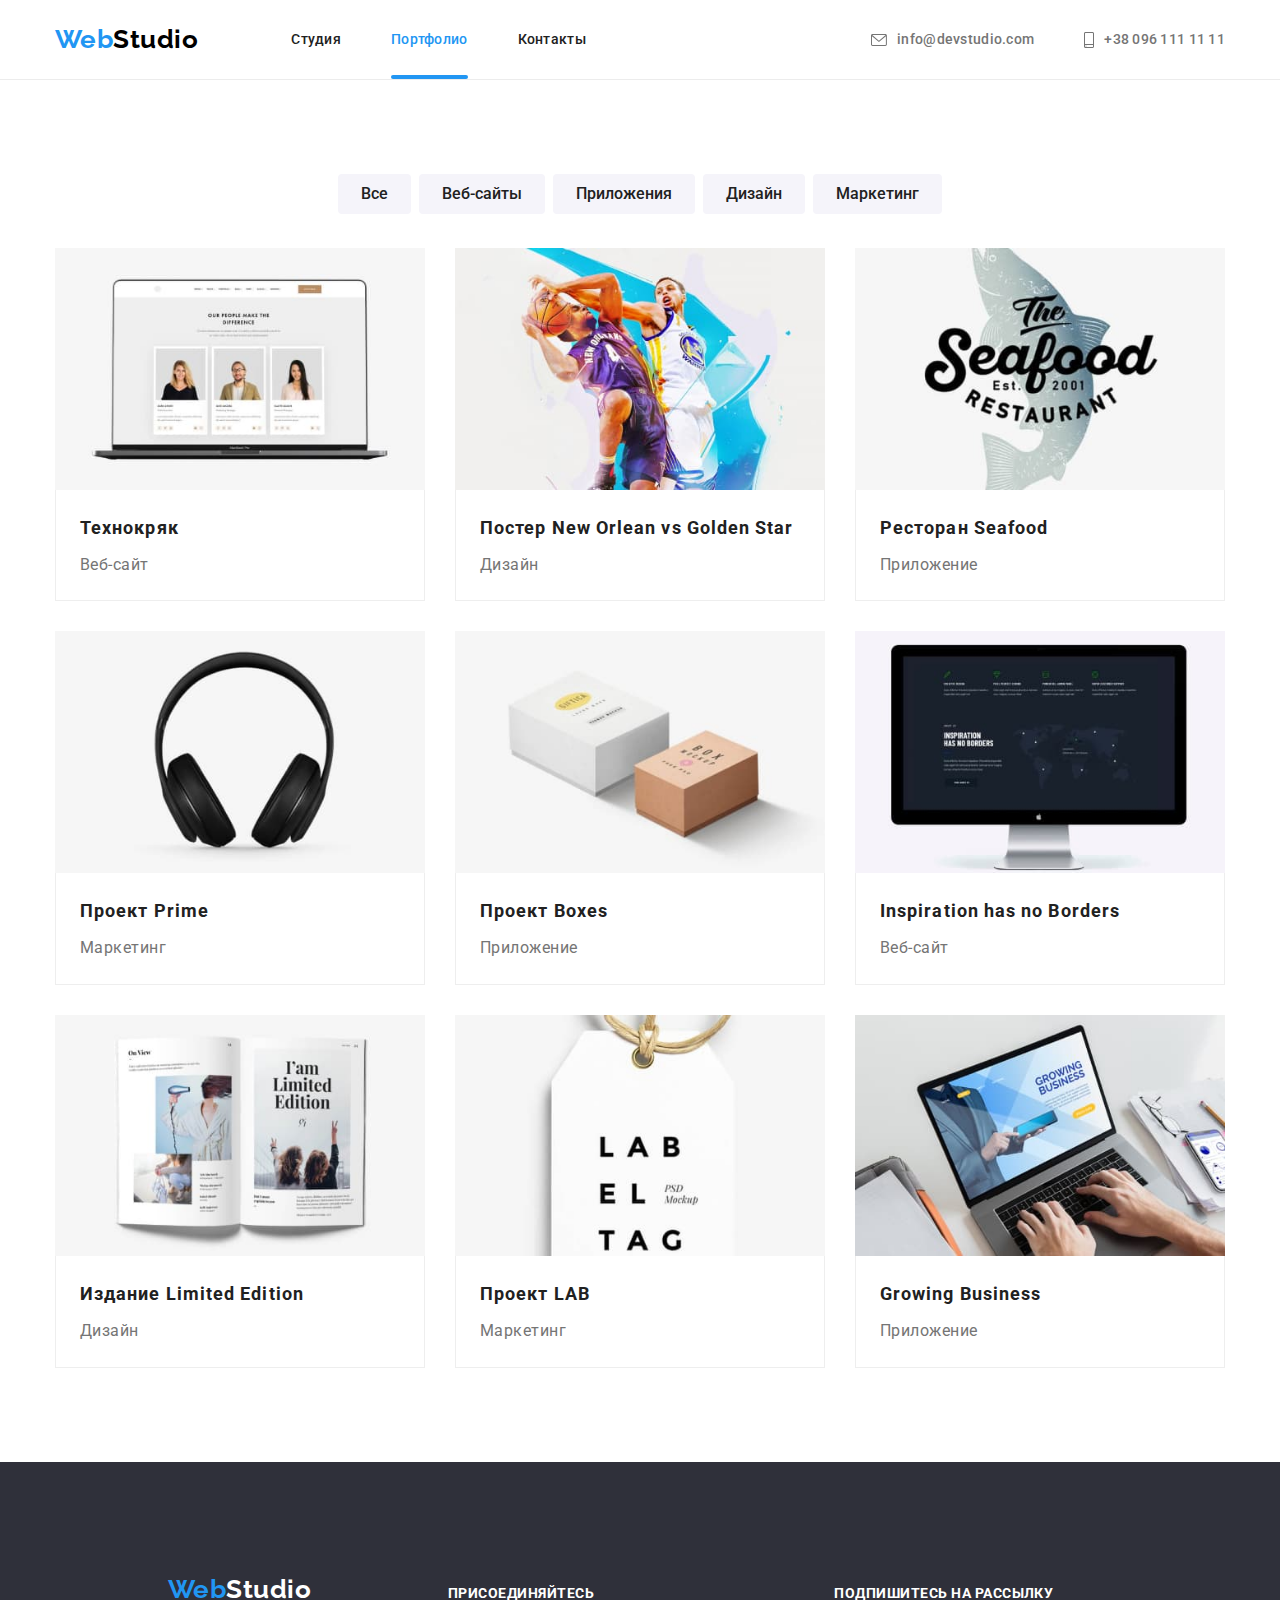
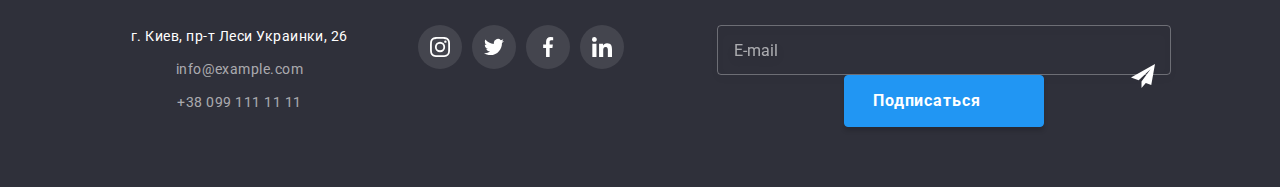
==== commit 333759fa: "оформляет стили" ====
--- a/portfolio.html
+++ b/portfolio.html
@@ -147,38 +147,48 @@
           </ul>
           <ul class="projects-list">
             <li class="projects-list__card">
-              
-                <a href="" class="projects-list__link">
-                  <div class="overlay">
-                    <img
-                      srcset="./images/portfolio/techno.jpg 1x, 
-                      ./images/portfolio/@2xtechno.jpg 2x"
-                       src="./images/portfolio/techno.jpg"
-                      alt="изображение-услуги-компании"/>
-                    <div class="overlay__box">
-                      <p class="overlay__text">
-                        Технокряк это современная площадка распространения
-                        коронавируса. Компании используют эту платформу для
-                        цифрового шпионажа и атак на защищённые сервера
-                        конкурентов.
-                      </p>
-                    </div>
-                  </div>
-                  <div class="projects-list__wrapper">
-                    <h2 class="projects-list__title">Технокряк</h2>
-                    <p class="projects-list__descrip">Веб-сайт</p>
-                  </div>
-                </a>
-              </article>
-            </li>
-            <li class="projects-list__card">
-              <a href="" class="projects-list__link">
-                <div class="overlay">
-                  <img
-                  srcset="./images/portfolio/poster.jpg 1x, 
-                  ./images/portfolio/@2xposter.jpg 2x"
-                    src="./images/portfolio/poster.jpg"
-                    alt="изображение-услуги-компании"/>
+              <a href="" class="projects-list__link">
+                <div class="overlay">
+                  <thumb class="projects-list__thumb">
+                    <img
+                      srcset="
+                        ./images/portfolio/techno.jpg    1x,
+                        ./images/portfolio/@2xtechno.jpg 2x
+                      "
+                      src="./images/portfolio/techno.jpg"
+                      alt="изображение-услуги-компании"
+                    />
+                  </thumb>
+
+                  <div class="overlay__box">
+                    <p class="overlay__text">
+                      Технокряк это современная площадка распространения
+                      коронавируса. Компании используют эту платформу для
+                      цифрового шпионажа и атак на защищённые сервера
+                      конкурентов.
+                    </p>
+                  </div>
+                </div>
+                <div class="projects-list__wrapper">
+                  <h2 class="projects-list__title">Технокряк</h2>
+                  <p class="projects-list__descrip">Веб-сайт</p>
+                </div>
+              </a>
+            </li>
+            <li class="projects-list__card">
+              <a href="" class="projects-list__link">
+                <div class="overlay">
+                  <thumb class="projects-list__thumb">
+                    <img
+                      srcset="
+                        ./images/portfolio/poster.jpg    1x,
+                        ./images/portfolio/@2xposter.jpg 2x
+                      "
+                      src="./images/portfolio/poster.jpg"
+                      alt="изображение-услуги-компании"
+                    />
+                  </thumb>
+
                   <div class="overlay__box">
                     <p class="overlay__text">
                       Технокряк это современная площадка распространения
@@ -199,13 +209,16 @@
             <li class="projects-list__card">
               <a href="" class="projects-list__link">
                 <div class="overlay">
-                  <img
-                  srcset="./images/portfolio/seafood.jpg 1x, 
-     ./images/portfolio/@2xseafood.jpg 2x"
-                    src="./images/portfolio/seafood.jpg"
-                    alt="изображение-услуги-компании"
-                   
-                  />
+                  <thumb class="projects-list__thumb">
+                    <img
+                      srcset="
+                        ./images/portfolio/seafood.jpg    1x,
+                        ./images/portfolio/@2xseafood.jpg 2x
+                      "
+                      src="./images/portfolio/seafood.jpg"
+                      alt="изображение-услуги-компании"
+                  /></thumb>
+
                   <div class="overlay__box">
                     <p class="overlay__text">
                       Технокряк это современная площадка распространения
@@ -224,13 +237,16 @@
             <li class="projects-list__card">
               <a href="" class="projects-list__link">
                 <div class="overlay">
-                  <img
-                  srcset="./images/portfolio/prime.jpg 1x, 
-     ./images/portfolio/@2xprime.jpg 2x"
-                    src="./images/portfolio/prime.jpg"
-                    alt="изображение-услуги-компании"
-                    
-                  />
+                  <thumb class="projects-list__thumb">
+                    <img
+                      srcset="
+                        ./images/portfolio/prime.jpg    1x,
+                        ./images/portfolio/@2xprime.jpg 2x
+                      "
+                      src="./images/portfolio/prime.jpg"
+                      alt="изображение-услуги-компании"
+                    />
+                  </thumb>
 
                   <div class="overlay__box">
                     <p class="overlay__text">
@@ -250,13 +266,17 @@
             <li class="projects-list__card">
               <a href="" class="projects-list__link">
                 <div class="overlay">
-                  <img
-                  srcset="./images/portfolio/boxes.jpg 1x, 
-                    ./images/portfolio/@2xboxes.jpg 2x"
-                    src="./images/portfolio/boxes.jpg"
-                    alt="изображение-услуги-компании"
-                    
-                  />
+                  <thumb class="projects-list__thumb">
+                    <img
+                      srcset="
+                        ./images/portfolio/boxes.jpg    1x,
+                        ./images/portfolio/@2xboxes.jpg 2x
+                      "
+                      src="./images/portfolio/boxes.jpg"
+                      alt="изображение-услуги-компании"
+                    />
+                  </thumb>
+
                   <div class="overlay__box">
                     <p class="overlay__text">
                       Технокряк это современная площадка распространения
@@ -275,11 +295,16 @@
             <li class="projects-list__card">
               <a href="" class="projects-list__link">
                 <div class="overlay">
-                  <img
-                  srcset="./images/portfolio/inspiration.jpg 1x, 
-     ./images/portfolio/@2xinspiration.jpg 2x"
-                    src="./images/portfolio/inspiration.jpg"
-                    alt="изображение-услуги-компании"/>
+                  <thumb class="projects-list__thumb"
+                    ><img
+                      srcset="
+                        ./images/portfolio/inspiration.jpg    1x,
+                        ./images/portfolio/@2xinspiration.jpg 2x
+                      "
+                      src="./images/portfolio/inspiration.jpg"
+                      alt="изображение-услуги-компании"
+                  /></thumb>
+
                   <div class="overlay__box">
                     <p class="overlay__text">
                       Технокряк это современная площадка распространения
@@ -300,11 +325,12 @@
             <li class="projects-list__card">
               <a href="" class="projects-list__link">
                 <div class="overlay">
-                  <img
-                  srcset="./images/portfolio/limited.jpg 1x, 
-                  ./images/portfolio/@2xlimited.jpg 2x"
+                  <thumb class="projects-list__thumb">
+                    <img srcset=" ./images/portfolio/limited.jpg 1x,
+                    ./images/portfolio/@2xlimited.jpg 2x "
                     src="./images/portfolio/limited.jpg"
-                    alt="изображение-услуги-компании"/>
+                    alt="изображение-услуги-компании" / ></thumb
+                  >
 
                   <div class="overlay__box">
                     <p class="overlay__text">
@@ -324,12 +350,17 @@
             <li class="projects-list__card">
               <a href="" class="projects-list__link">
                 <div class="overlay">
-                  <img
-                  srcset="./images/portfolio/LAB.jpg 1x, 
-                       ./images/portfolio/@2xLAB.jpg 2x"
-                    src="./images/portfolio/LAB.jpg"
-                    alt="изображение-услуги-компании"/>
-                    
+                  <thumb class="projects-list__thumb">
+                    <img
+                      srcset="
+                        ./images/portfolio/LAB.jpg    1x,
+                        ./images/portfolio/@2xLAB.jpg 2x
+                      "
+                      src="./images/portfolio/LAB.jpg"
+                      alt="изображение-услуги-компании"
+                    />
+                  </thumb>
+
                   <div class="overlay__box">
                     <p class="overlay__text">
                       Технокряк это современная площадка распространения
@@ -348,13 +379,17 @@
             <li class="projects-list__card">
               <a href="" class="projects-list__link">
                 <div class="overlay">
-                  <img
-                  srcset="./images/portfolio/business.jpg 1x, 
-     ./images/portfolio/@2xbusiness.jpg 2x"
-                    src="./images/portfolio/business.jpg"
-                    alt="изображение-услуги-компании"
-                   
-                  />
+                  <thumb class="projects-list__thumb">
+                    <img
+                      srcset="
+                        ./images/portfolio/business.jpg    1x,
+                        ./images/portfolio/@2xbusiness.jpg 2x
+                      "
+                      src="./images/portfolio/business.jpg"
+                      alt="изображение-услуги-компании"
+                    />
+                  </thumb>
+
                   <div class="overlay__box">
                     <p class="overlay__text">
                       Технокряк это современная площадка распространения
--- a/css/main.min.css
+++ b/css/main.min.css
@@ -1,3 +1,3 @@
 /*! modern-normalize v1.0.0 | MIT License | https://github.com/sindresorhus/modern-normalize */*,*::before,*::after{-webkit-box-sizing:border-box;box-sizing:border-box}:root{-moz-tab-size:4;-o-tab-size:4;tab-size:4}html{line-height:1.15;-webkit-text-size-adjust:100%}body{margin:0;padding:0}body{font-family:system-ui,-apple-system,"Segoe UI",Roboto,Helvetica,Arial,sans-serif,"Apple Color Emoji","Segoe UI Emoji"}hr{height:0;color:inherit}abbr[title]{-webkit-text-decoration:underline dotted;text-decoration:underline dotted}b,strong{font-weight:bolder}code,kbd,samp,pre{font-family:ui-monospace, SFMono-Regular, Consolas, "Liberation Mono", Menlo,- monospace;font-size:1em}small{font-size:80%}sub,sup{font-size:75%;line-height:0;position:relative;vertical-align:baseline}sub{bottom:-0.25em}sup{top:-0.5em}table{text-indent:0;border-color:inherit}button,input,optgroup,select,textarea{font-family:inherit;font-size:100%;line-height:1.15;margin:0}address{font-style:normal}button,select{text-transform:none}button,[type="button"],[type="reset"],[type="submit"]{-webkit-appearance:button}::-moz-focus-inner{border-style:none;padding:0}:-moz-focusring{outline:1px dotted ButtonText}:-moz-ui-invalid{box-shadow:none}legend{padding:0}progress{vertical-align:baseline}::-webkit-inner-spin-button,::-webkit-outer-spin-button{height:auto}[type="search"]{-webkit-appearance:textfield;outline-offset:-2px}::-webkit-search-decoration{-webkit-appearance:none}::-webkit-file-upload-button{-webkit-appearance:button;font:inherit}summary{display:list-item}body{font-family:"Roboto", sans-serif;letter-spacing:0.03em;color:#212121;background-color:#fff}img{display:block;max-width:100%;height:auto}.site-nav,.list-cont,.features-list,.services-list,.team-list,.social-list,.clients-list,.social__list,.filters,.projects-list,.mobile-menu,.mobile-cont,.menu-social{padding:0px;margin:0px;list-style:none}.visually-hidden{position:absolute;width:1px;height:1px;margin:-1px;border:0;padding:0;white-space:nowrap;-webkit-clip-path:inset(100%);clip-path:inset(100%);clip:rect(0 0 0 0);overflow:hidden}.container{padding-left:15px;padding-right:15px;margin-left:auto;margin-right:auto}@media screen and (min-width: 480px){.container{width:480px}}@media screen and (min-width: 768px){.container{width:768px}}@media screen and (min-width: 1200px){.container{width:1200px}}.page-header__container{display:-webkit-box;display:-ms-flexbox;display:flex;-webkit-box-align:center;-ms-flex-align:center;align-items:center}.page-header--border{border-bottom:1px solid #ececec}.page-header__navigation{display:-webkit-box;display:-ms-flexbox;display:flex;-webkit-box-align:center;-ms-flex-align:center;align-items:center}.logo{display:-webkit-inline-box;display:-ms-inline-flexbox;display:inline-flex;font-family:"Raleway", sans-serif;font-weight:700;font-size:24px;line-height:1.16;text-decoration:none}@media screen and (min-width: 768px){.logo{font-size:26px;line-height:1.2}}.logo--blue{color:#2196f3}.logo--black{color:#000}.logo--white{color:#fff}.site-nav{display:-webkit-box;display:-ms-flexbox;display:flex;margin-left:88px}@media screen and (min-width: 1200px){.site-nav__below{margin-left:93px}}.site-nav__item:not(:last-child){margin-right:50px}@media screen and (max-width: 767px){.site-nav{display:none}}.site-nav__link{position:relative;display:inline-block;padding-top:32px;padding-bottom:32px;font-weight:500;font-size:14px;line-height:1.1;letter-spacing:0.02em;text-decoration:none;color:#212121;-webkit-transition:color 250ms cubic-bezier(0.4, 0, 0.2, 1);transition:color 250ms cubic-bezier(0.4, 0, 0.2, 1)}.site-nav__link:hover,.site-nav__link:focus{color:#2196f3}.site-nav__link--current{color:#2196f3}.site-nav__link--current::after{position:absolute;bottom:0;left:0;content:"";display:block;height:4px;width:100%;border-radius:2px;background-color:#2196f3}.list-cont{display:-webkit-box;display:-ms-flexbox;display:flex;margin-left:auto}@media screen and (max-width: 767px){.list-cont{display:none}}@media screen and (max-width: 1199px){.list-cont{-webkit-box-orient:vertical;-webkit-box-direction:normal;-ms-flex-direction:column;flex-direction:column}}@media screen and (min-width: 1200px){.list-cont{-webkit-box-align:center;-ms-flex-align:center;align-items:center}}@media screen and (min-width: 1200px){.list-cont__item:not(:last-child){margin-right:50px}}@media screen and (max-width: 1199px){.list-cont__item__margin{margin-bottom:10px}}@media screen and (min-width: 768px){.list-cont__item{display:-webkit-box;display:-ms-flexbox;display:flex;-webkit-box-pack:start;-ms-flex-pack:start;justify-content:flex-start}}.list-cont__link{display:-webkit-box;display:-ms-flexbox;display:flex;-webkit-box-pack:center;-ms-flex-pack:center;justify-content:center;-webkit-box-align:center;-ms-flex-align:center;align-items:center;font-weight:500;font-size:14px;line-height:1.1;letter-spacing:0.02em;text-decoration:none;color:#757575;-webkit-transition:color 250ms cubic-bezier(0.4, 0, 0.2, 1);transition:color 250ms cubic-bezier(0.4, 0, 0.2, 1)}.list-cont__link:hover,.list-cont__link:focus{color:#2196f3}.list-cont__icon{fill:currentColor}@media screen and (min-width: 768px){.list-cont__icon{margin-right:8px}}@media screen and (min-width: 1200px){.list-cont__icon{margin-right:10px}}.hero{margin-left:auto;margin-right:auto;padding-top:118px;padding-bottom:118px;max-width:480px;height:400px;text-align:center;color:#fff;background-color:#2f303a;background-image:-webkit-gradient(linear, left top, right top, from(rgba(47,48,58,0.4)), to(rgba(47,48,58,0.4))),url(../images/bg-image.jpg);background-image:linear-gradient(to right, rgba(47,48,58,0.4), rgba(47,48,58,0.4)),url(../images/bg-image.jpg);background-size:cover;background-repeat:no-repeat;background-position:center}@media screen and (min-width: 768px){.hero{max-width:768px}}@media screen and (min-width: 1200px){.hero{padding-top:200px;padding-bottom:200px;max-width:1600px;height:600px}}.hero__title{margin-top:0px;margin-bottom:30px;font-weight:900;font-size:26px;line-height:1.61;letter-spacing:0.06em;text-transform:uppercase;color:#fff}@media screen and (min-width: 1200px){.hero__title{font-size:44px;line-height:1.4}}.button{display:inline-block;min-width:200px;min-height:50px;font-weight:700;font-size:16px;line-height:1.87;letter-spacing:0.06em;text-decoration:none;color:#fff;background-color:#2196f3;border-radius:4px;border:1px solid #2196f3;-webkit-box-shadow:0px 4px 4px rgba(0,0,0,0.15);box-shadow:0px 4px 4px rgba(0,0,0,0.15);cursor:pointer;-webkit-transition:background-color 250ms cubic-bezier(0.4, 0, 0.2, 1);transition:background-color 250ms cubic-bezier(0.4, 0, 0.2, 1)}.button:focus,.button:hover{background-color:#188ce8}.button--hero{padding:10px 32px 10px 32px}.button--modal{padding:10px 52px 10px 52px}.button--footer{padding:10px 62px 10px 28px}.button-wrapper{position:relative;margin-left:12px}.button__icon{position:absolute;top:50%;right:28px;-webkit-transform:translateY(-50%);transform:translateY(-50%)}.features{padding-top:60px;padding-bottom:60px}@media screen and (min-width: 1200px){.features{padding-top:94px}}@media screen and (min-width: 768px){.features-list{display:-webkit-box;display:-ms-flexbox;display:flex;-ms-flex-wrap:wrap;flex-wrap:wrap;margin:-15px}}@media screen and (min-width: 1200px){.features-list :nth-child(4){margin-right:0px}}@media screen and (max-width: 767px){.features-list__card{margin-bottom:30px}}@media screen and (min-width: 768px){.features-list__card{display:-webkit-box;display:-ms-flexbox;display:flex;-webkit-box-orient:vertical;-webkit-box-direction:normal;-ms-flex-direction:column;flex-direction:column;-ms-flex-preferred-size:calc((100% - 4 * 15px) / 2);flex-basis:calc((100% - 4 * 15px) / 2);margin:15px}}@media screen and (min-width: 1200px){.features-list__card{width:calc((100% - 90px) / 4);margin-right:30px}}.features-list__wrapper{display:-webkit-box;display:-ms-flexbox;display:flex;-webkit-box-pack:center;-ms-flex-pack:center;justify-content:center;-webkit-box-align:center;-ms-flex-align:center;align-items:center;width:100%;height:120px;margin-bottom:30px;background-color:#f5f4fa;border-radius:4px}.features-list__desc{margin-top:0px;margin-bottom:0px;font-family:"Roboto";font-weight:400;font-size:14px;line-height:1.71;color:#757575;text-align:left}.features-list__title{margin-top:0px;margin-bottom:10px;font-weight:700;font-size:14px;line-height:1.14;text-transform:uppercase}@media screen and (max-width: 767px){.features-list{text-align:center}}@media screen and (max-width: 1199px){.services{display:none}}@media screen and (min-width: 1200px){.services{padding-bottom:94px;padding-top:94px}}.services__title{margin-top:0px;margin-bottom:0px;font-weight:700;font-size:36px;line-height:0.7;text-align:center}.services-list{display:-webkit-box;display:-ms-flexbox;display:flex;-ms-flex-wrap:wrap;flex-wrap:wrap;margin-top:50px}.services-list :nth-child(3){margin-right:0px}.services-list__card{width:calc((100% - 60px) / 3);margin-right:30px;position:relative}.services-list__link{display:block;text-decoration:none}.services-list__title{margin:0;font-family:"Roboto";font-weight:400;font-size:14px;line-height:1.7;color:#fff}.services-list__overlay{position:absolute;bottom:0;height:70px;width:370px;padding-top:27px;padding-bottom:27px;text-align:center;background-color:rgba(47,48,58,0.8)}.team{background-color:#f5f4fa;padding-top:60px;padding-bottom:60px}@media screen and (min-width: 1200px){.team{padding-bottom:94px;padding-top:94px}}.team__title{margin-top:0px;margin-bottom:0px;font-weight:700;font-size:28px;line-height:1.17;text-align:center}@media screen and (max-width: 1199px){.team__title{margin-bottom:30px}}@media screen and (min-width: 1200px){.team__title{font-size:36px;line-height:0.7}}.team-list{margin-top:30px}@media screen and (min-width: 768px){.team-list{display:-webkit-box;display:-ms-flexbox;display:flex;-ms-flex-wrap:wrap;flex-wrap:wrap;margin:-15px}}@media screen and (min-width: 1200px){.team-list{margin-top:50px}.team-list :nth-child(4){margin-right:0px}.team-list :last-child{margin-bottom:0}}.team-list__card{padding-bottom:24px;text-align:center;background-color:#fff;-webkit-box-shadow:0px 1px 3px rgba(0,0,0,0.12),0px 1px 1px rgba(0,0,0,0.14),0px 2px 1px rgba(0,0,0,0.2);box-shadow:0px 1px 3px rgba(0,0,0,0.12),0px 1px 1px rgba(0,0,0,0.14),0px 2px 1px rgba(0,0,0,0.2);border-radius:0px 0px 4px 4px;margin-bottom:30px}@media screen and (min-width: 768px){.team-list__card{-ms-flex-preferred-size:calc((100% - 4 * 15px) / 2);flex-basis:calc((100% - 4 * 15px) / 2);margin:15px}}@media screen and (min-width: 1200px){.team-list__card{width:calc((100% - 90px) / 4);margin-right:30px}}.team-list__member{margin-top:30px;margin-bottom:0px;font-weight:500;font-size:16px;line-height:1.18}.team-list__position{margin-top:10px;margin-bottom:16px;color:#757575;font-weight:400;font-size:16px;line-height:1.18}.team-list__wrapper{height:460px}@media screen and (min-width: 768px){.team-list__wrapper{height:374px}}@media screen and (min-width: 1200px){.team-list__wrapper{height:260px}}.social-list{display:-webkit-box;display:-ms-flexbox;display:flex;-webkit-box-align:center;-ms-flex-align:center;align-items:center;-webkit-box-pack:center;-ms-flex-pack:center;justify-content:center}.social-list:nth-last-child(4){margin-right:0px}.social-list__item{margin-right:10px}.social-list__link{display:-webkit-box;display:-ms-flexbox;display:flex;-webkit-box-align:center;-ms-flex-align:center;align-items:center;-webkit-box-pack:center;-ms-flex-pack:center;justify-content:center;width:44px;height:44px;color:#afb1b8;border-radius:50px;-webkit-transition:background-color 250ms cubic-bezier(0.4, 0, 0.2, 1) , color 250ms cubic-bezier(0.4, 0, 0.2, 1);transition:background-color 250ms cubic-bezier(0.4, 0, 0.2, 1) , color 250ms cubic-bezier(0.4, 0, 0.2, 1)}.social-list__link:hover,.social-list__link:focus{color:#fff;background-color:#2196f3}.social-list__icon{fill:currentColor}.clients{padding-top:60px;padding-bottom:60px}@media screen and (min-width: 1200px){.clients{padding-bottom:94px;padding-top:94px;text-align:center}}.clients__title{margin-top:0px;margin-bottom:30px;font-weight:700;font-size:28px;line-height:1.17;text-align:center}@media screen and (min-width: 1200px){.clients__title{font-size:36px;line-height:0.7}}.clients-list{display:-webkit-box;display:-ms-flexbox;display:flex;-ms-flex-wrap:wrap;flex-wrap:wrap}@media screen and (max-width: 767px){.clients-list{margin:-15px}}@media screen and (min-width: 767px){.clients-list{margin:-15px}}@media screen and (min-width: 1200px){.clients-list{margin-top:50px}}.clients-list__card{-webkit-box-pack:center;-ms-flex-pack:center;justify-content:center;-webkit-box-align:center;-ms-flex-align:center;align-items:center;display:-webkit-box;display:-ms-flexbox;display:flex;width:170px;height:90px;color:#afb1b8;border-radius:4px;border:1px solid #afb1b8;-webkit-transition:color 250ms cubic-bezier(0.4, 0, 0.2, 1) , border 250ms cubic-bezier(0.4, 0, 0.2, 1);transition:color 250ms cubic-bezier(0.4, 0, 0.2, 1) , border 250ms cubic-bezier(0.4, 0, 0.2, 1)}.clients-list__card:hover,.clients-list__card:focus{color:#2196f3;border:1px solid #2196f3}@media screen and (max-width: 767px){.clients-list__card{-ms-flex-preferred-size:calc((100% - 4 * 15px) / 2);flex-basis:calc((100% - 4 * 15px) / 2);margin:15px}}@media screen and (min-width: 768px){.clients-list__card{-ms-flex-preferred-size:calc((100% - 6 * 15px) / 3);flex-basis:calc((100% - 6 * 15px) / 3);margin:15px}}@media screen and (min-width: 1200px){.clients-list__card{margin-right:30px}}.clients-list__link{color:inherit;cursor:pointer}.clients-list__icon{fill:currentColor}.clients-list__card:nth-child(6n){margin-right:0px}.footer{padding-top:60px;padding-bottom:60px;background-color:#2f303a}.footer__container{display:-webkit-box;display:-ms-flexbox;display:flex;-webkit-box-align:center;-ms-flex-align:center;align-items:center}@media screen and (max-width: 767px){.footer__container{-webkit-box-orient:vertical;-webkit-box-direction:normal;-ms-flex-direction:column;flex-direction:column;text-align:center}}@media screen and (min-width: 768px){.footer__container{-ms-flex-wrap:wrap;flex-wrap:wrap}}@media screen and (min-width: 1200px){.footer__container{-webkit-box-align:baseline;-ms-flex-align:baseline;align-items:baseline}}@media screen and (min-width: 768px){.address{margin-left:76px;text-align:center}}.address-list{margin-top:20px;font-weight:400;font-size:14px;line-height:1.71}.address-list__city{margin-top:0px;margin-bottom:0px;color:#fff}.address-list__link{display:block;margin-top:8px;margin-bottom:0px;color:rgba(255,255,255,0.6);text-decoration:none}@media screen and (min-width: 1200px){.address-list__link{margin-top:9px}}@media screen and (max-width: 767px){.social{margin-top:60px}}@media screen and (min-width: 768px){.social{margin-left:165px;text-align:center;margin-bottom:42px}}@media screen and (min-width: 1200px){.social{margin-left:70px}}.social__title{margin-top:0px;margin-bottom:20px;font-weight:700;font-size:14px;line-height:1.7;color:#fff}.social__list{display:-webkit-box;display:-ms-flexbox;display:flex;-webkit-box-align:center;-ms-flex-align:center;align-items:center;-webkit-box-pack:center;-ms-flex-pack:center;justify-content:center}.social__item{margin-right:10px}.social__item:last-child{margin-right:0}.social__link{display:-webkit-box;display:-ms-flexbox;display:flex;-webkit-box-align:center;-ms-flex-align:center;align-items:center;-webkit-box-pack:center;-ms-flex-pack:center;justify-content:center;width:44px;height:44px;color:#fff;border-radius:50px;background-color:rgba(255,255,255,0.1);-webkit-transition:background-color 250ms cubic-bezier(0.4, 0, 0.2, 1);transition:background-color 250ms cubic-bezier(0.4, 0, 0.2, 1)}.social__link:hover,.social__link:focus{background-color:#2196f3}.social__icon{fill:currentColor}.news{margin-top:60px}@media screen and (min-width: 768px){.news{margin-left:166px;text-align:center}}@media screen and (min-width: 1200px){.news{margin-left:93px}}.news__title{margin-top:0px;margin-bottom:20px;font-weight:700;font-size:14px;line-height:1.7;color:#fff}.footer-form__mail::-webkit-input-placeholder{font-weight:400;font-size:16px;line-height:1.25;color:rgba(255,255,255,0.6)}.footer-form__mail:-ms-input-placeholder{font-weight:400;font-size:16px;line-height:1.25;color:rgba(255,255,255,0.6)}.footer-form__mail::-ms-input-placeholder{font-weight:400;font-size:16px;line-height:1.25;color:rgba(255,255,255,0.6)}.footer-form__mail::placeholder{font-weight:400;font-size:16px;line-height:1.25;color:rgba(255,255,255,0.6)}.footer-form__mail{margin:0;padding:0;padding:15px 16px;width:100%;height:50px;border:1px solid rgba(255,255,255,0.3);border-radius:4px;-webkit-filter:drop-shadow(0px 4px 4px rgba(0,0,0,0.15));filter:drop-shadow(0px 4px 4px rgba(0,0,0,0.15));background-color:transparent}.footer-form__mail:focus{color:rgba(255,255,255,0.6);border:1px solid rgba(255,255,255,0.3);background-color:transparent}@media screen and (max-width: 768px){.footer-form__mail{margin-bottom:20px}}.filters{display:-webkit-box;display:-ms-flexbox;display:flex;-ms-flex-wrap:wrap;flex-wrap:wrap;-webkit-box-pack:start;-ms-flex-pack:start;justify-content:flex-start}.filters :nth-last-child(-n+2){margin-bottom:0}.filters :not(:last-child){margin-right:8px}.filters :nth-child(3){margin-right:0}@media screen and (min-width: 768px){.filters{-webkit-box-pack:center;-ms-flex-pack:center;justify-content:center;margin-bottom:40px}.filters :not(:last-child){margin-right:8px}}@media screen and (max-width: 767px){.filters__item{margin-bottom:15px}}.filters__button{display:inline-block;min-width:73px;padding:6px 22px 6px 22px;font-weight:500;font-size:16px;line-height:1.62;text-align:center;text-decoration:none;color:#212121;background-color:#f5f4fa;border:1px solid transparent;border-radius:4px;cursor:pointer;-webkit-transition:color 250ms cubic-bezier(0.4, 0, 0.2, 1) , background-color 250ms cubic-bezier(0.4, 0, 0.2, 1) , -webkit-box-shadow 250ms cubic-bezier(0.4, 0, 0.2, 1);transition:color 250ms cubic-bezier(0.4, 0, 0.2, 1) , background-color 250ms cubic-bezier(0.4, 0, 0.2, 1) , -webkit-box-shadow 250ms cubic-bezier(0.4, 0, 0.2, 1);transition:color 250ms cubic-bezier(0.4, 0, 0.2, 1) , background-color 250ms cubic-bezier(0.4, 0, 0.2, 1) , box-shadow 250ms cubic-bezier(0.4, 0, 0.2, 1);transition:color 250ms cubic-bezier(0.4, 0, 0.2, 1) , background-color 250ms cubic-bezier(0.4, 0, 0.2, 1) , box-shadow 250ms cubic-bezier(0.4, 0, 0.2, 1) , -webkit-box-shadow 250ms cubic-bezier(0.4, 0, 0.2, 1)}.filters__button:hover,.filters__button:focus{color:#fff;background-color:#2196f3;-webkit-box-shadow:0px 3px 1px rgba(0,0,0,0.1),0px 1px 2px rgba(0,0,0,0.08),0px 2px 2px rgba(0,0,0,0.12);box-shadow:0px 3px 1px rgba(0,0,0,0.1),0px 1px 2px rgba(0,0,0,0.08),0px 2px 2px rgba(0,0,0,0.12)}.portfolio{padding-top:60px;padding-bottom:60px}@media screen and (min-width: 1200px){.portfolio{padding-top:94px;padding-bottom:94px}}.projects-list{display:-webkit-box;display:-ms-flexbox;display:flex;-ms-flex-wrap:wrap;flex-wrap:wrap;margin-top:40px}.projects-list :last-child{margin-bottom:0}@media screen and (max-width: 767px){.projects-list{-webkit-box-pack:center;-ms-flex-pack:center;justify-content:center}}@media screen and (min-width: 768px){.projects-list{margin:-15px}}@media screen and (min-width: 1200px){.projects-list{margin-top:34px}.projects-list :nth-child(3n){margin-right:0}.projects-list :nth-last-child(-n+3){margin-bottom:0}}.projects-list__card{background-color:#fff;margin-bottom:30px}@media screen and (min-width: 768px){.projects-list__card{-ms-flex-preferred-size:calc((100% - 4 * 15px) / 2);flex-basis:calc((100% - 4 * 15px) / 2);margin:15px;display:-webkit-box;display:-ms-flexbox;display:flex}}@media screen and (min-width: 1200px){.projects-list__card{width:calc((100% - 60px) / 3);margin-right:30px;margin-bottom:30px}}.projects-list__title{margin-top:0px;margin-bottom:4px;font-weight:700;font-size:18px;line-height:2;letter-spacing:0.06em;color:#212121}.projects-list__descrip{margin-top:0px;margin-bottom:0px;font-weight:400;font-size:16px;line-height:1.9;color:#757575}.projects-list__wrapper{padding:20px 24px;border-bottom:1px solid #eeeeee;border-left:1px solid #eeeeee;border-right:1px solid #eeeeee}@media screen and (min-width: 768px){.projects-list__wrapper{-webkit-box-flex:1;-ms-flex-positive:1;flex-grow:1}}.projects-list__link{display:inline-block;text-decoration:none;-webkit-transition:-webkit-box-shadow 250ms cubic-bezier(0.4, 0, 0.2, 1);transition:-webkit-box-shadow 250ms cubic-bezier(0.4, 0, 0.2, 1);transition:box-shadow 250ms cubic-bezier(0.4, 0, 0.2, 1);transition:box-shadow 250ms cubic-bezier(0.4, 0, 0.2, 1), -webkit-box-shadow 250ms cubic-bezier(0.4, 0, 0.2, 1)}.projects-list__link:hover,.projects-list__link:focus{-webkit-box-shadow:0px 4px 4px rgba(0,0,0,0.25),0px 4px 4px rgba(0,0,0,0.06),1px 4px 6px rgba(0,0,0,0.16);box-shadow:0px 4px 4px rgba(0,0,0,0.25),0px 4px 4px rgba(0,0,0,0.06),1px 4px 6px rgba(0,0,0,0.16)}@media screen and (min-width: 768px){.projects-list__link{display:-webkit-box;display:-ms-flexbox;display:flex;-webkit-box-orient:vertical;-webkit-box-direction:normal;-ms-flex-direction:column;flex-direction:column}}.overlay{position:relative;overflow:hidden}.overlay__text{margin:0;font-size:18px;font-weight:400;line-height:1.55;text-align:left;color:#fff}.overlay__box{position:absolute;bottom:0;left:0;width:100%;height:100%;padding:63px 24px;background-color:rgba(33,150,243,0.9);-webkit-transform:translatey(100%);transform:translatey(100%);opacity:0;-webkit-transition:-webkit-transform 250ms cubic-bezier(0.4, 0, 0.2, 1);transition:-webkit-transform 250ms cubic-bezier(0.4, 0, 0.2, 1);transition:transform 250ms cubic-bezier(0.4, 0, 0.2, 1);transition:transform 250ms cubic-bezier(0.4, 0, 0.2, 1), -webkit-transform 250ms cubic-bezier(0.4, 0, 0.2, 1)}.projects-list__card:hover .overlay__box{-webkit-transform:translatey(0);transform:translatey(0);opacity:1}.backdrop{position:fixed;top:0;left:0;width:100%;height:100%;background-color:rgba(0,0,0,0.2);-webkit-transition:opacity 250ms cubic-bezier(0.4, 0, 0.2, 1) , visibility 250ms cubic-bezier(0.4, 0, 0.2, 1);transition:opacity 250ms cubic-bezier(0.4, 0, 0.2, 1) , visibility 250ms cubic-bezier(0.4, 0, 0.2, 1)}.backdrop__is-hidden{opacity:0;pointer-events:none;visibility:hidden}.backdrop__is-hidden .modal{-webkit-transform:translate(-50%, -50%) scale(0.9);transform:translate(-50%, -50%) scale(0.9)}.modal{position:absolute;left:50%;top:50%;width:450px;height:609px;padding:40px;background-color:#fff;border-radius:4px;-webkit-transform:translate(-50%, -50%) scale(1);transform:translate(-50%, -50%) scale(1);-webkit-transition:-webkit-transform 250ms cubic-bezier(0.4, 0, 0.2, 1);transition:-webkit-transform 250ms cubic-bezier(0.4, 0, 0.2, 1);transition:transform 250ms cubic-bezier(0.4, 0, 0.2, 1);transition:transform 250ms cubic-bezier(0.4, 0, 0.2, 1), -webkit-transform 250ms cubic-bezier(0.4, 0, 0.2, 1)}@media screen and (min-width: 1200px){.modal{width:528px;height:581px}}.modal__button{position:absolute;top:8px;right:8px;display:-webkit-box;display:-ms-flexbox;display:flex;-webkit-box-align:center;-ms-flex-align:center;align-items:center;-webkit-box-pack:center;-ms-flex-pack:center;justify-content:center;width:30px;height:30px;border:1px solid rgba(0,0,0,0.1);border-radius:50%;background-color:inherit;cursor:pointer;-webkit-transition:color 250ms cubic-bezier(0.4, 0, 0.2, 1);transition:color 250ms cubic-bezier(0.4, 0, 0.2, 1)}.modal__button:hover,.modal__button:focus{color:#2196f3}.modal__icon{fill:currentColor}.signup-form{text-align:center}.signup-form__title{margin-top:0;margin-bottom:12px;font-size:20px;font-weight:700;line-height:1.5;text-align:center;color:#212121}@media screen and (min-width: 1200px){.signup-form__title{line-height:1.15}}.form-field{display:-webkit-box;display:-ms-flexbox;display:flex;-webkit-box-orient:vertical;-webkit-box-direction:normal;-ms-flex-direction:column;flex-direction:column;margin-bottom:10px}.form-field__title{margin-bottom:4px;font-size:12px;font-weight:400;line-height:1.16;letter-spacing:0.01em;text-align:left;color:#757575}@media screen and (min-width: 768px){.modal-text{display:none}}.form-field__wrapper{position:relative}.form-field__input{width:100%;margin:0;padding-left:42px;padding:11px 30px;font:inherit;border:1px solid rgba(33,33,33,0.2);border-radius:4px;-webkit-transition:border-color 250ms cubic-bezier(0.4, 0, 0.2, 1);transition:border-color 250ms cubic-bezier(0.4, 0, 0.2, 1)}.form-field__input:focus,.form-field__input:hover{border-color:#2196f3;outline-color:#2196f3}.form-field__icon{position:absolute;top:11px;left:12px;-webkit-transition:fill 250ms cubic-bezier(0.4, 0, 0.2, 1);transition:fill 250ms cubic-bezier(0.4, 0, 0.2, 1)}.form-field:focus-within .form-field__icon{fill:#2196f3}.form-field:hover .form-field__icon{fill:#2196f3}.form-comment{display:-webkit-box;display:-ms-flexbox;display:flex;-webkit-box-orient:vertical;-webkit-box-direction:normal;-ms-flex-direction:column;flex-direction:column;margin-bottom:20px}.form-comment__title{margin-bottom:4px;font-size:12px;font-weight:400;line-height:1.16;letter-spacing:0.01em;text-align:left;color:#757575}.form-comment__area{height:120px;width:100%;resize:none;padding:12px 16px;border:1px solid rgba(33,33,33,0.2);border-radius:4px;-webkit-transition:border-color 250ms cubic-bezier(0.4, 0, 0.2, 1);transition:border-color 250ms cubic-bezier(0.4, 0, 0.2, 1)}.form-comment__area:focus,.form-comment__area:hover{border-color:#2196f3;outline-color:#2196f3}.form-comment__area::-webkit-input-placeholder{font-size:14px;font-weight:400;line-height:1.14;letter-spacing:0.01em;color:rgba(117,117,117,0.5)}.form-comment__area:-ms-input-placeholder{font-size:14px;font-weight:400;line-height:1.14;letter-spacing:0.01em;color:rgba(117,117,117,0.5)}.form-comment__area::-ms-input-placeholder{font-size:14px;font-weight:400;line-height:1.14;letter-spacing:0.01em;color:rgba(117,117,117,0.5)}.form-comment__area::placeholder{font-size:14px;font-weight:400;line-height:1.14;letter-spacing:0.01em;color:rgba(117,117,117,0.5)}@media screen and (min-width: 1200px){.form-comment__area::-webkit-input-placeholder{font-size:12px;line-height:1.16}.form-comment__area:-ms-input-placeholder{font-size:12px;line-height:1.16}.form-comment__area::-ms-input-placeholder{font-size:12px;line-height:1.16}.form-comment__area::placeholder{font-size:12px;line-height:1.16}}.form-check{margin-top:0;margin-bottom:30px;font-size:12px;font-weight:400;line-height:1.16;text-align:left;color:#757575}@media screen and (min-width: 1200px){.form-check{font-size:14px;line-height:1.71}}.form-check__wrapper{display:-webkit-box;display:-ms-flexbox;display:flex;-webkit-box-align:center;-ms-flex-align:center;align-items:center;-webkit-box-pack:center;-ms-flex-pack:center;justify-content:center}@media screen and (min-width: 1200px){.form-check__wrapper{display:-webkit-box;display:-ms-flexbox;display:flex;-webkit-box-align:center;-ms-flex-align:center;align-items:center;-webkit-box-pack:center;-ms-flex-pack:center;justify-content:center}}.form-check__input{position:absolute;width:1px;height:1px;margin:-1px;border:0;padding:0;white-space:nowrap;-webkit-clip-path:inset(100%);clip-path:inset(100%);clip:rect(0 0 0 0);overflow:hidden}.form-check__icon{display:inline-block;width:16px;height:15px;margin-right:8px;border:2px solid #212121;border-radius:2px;background-color:inherit;fill:#212121;-webkit-box-shadow:0px 4px 4px 0px rgba(0,0,0,0.25);box-shadow:0px 4px 4px 0px rgba(0,0,0,0.25);-webkit-transition:display 250ms cubic-bezier(0.4, 0, 0.2, 1);transition:display 250ms cubic-bezier(0.4, 0, 0.2, 1)}.form-check__input:checked+.form-check__icon{border:none}.icon__use{display:none}.form-check__input:checked+* .icon__use{display:inline-block}.form-check__link{color:#2196f3;-webkit-text-decoration-line:underline;text-decoration-line:underline;cursor:pointer}@media screen and (min-width: 1200px){.form-check__link{margin-left:5px}}.menu-container{position:fixed;z-index:2;top:0;left:0;width:100vw;height:100vh;padding:48px 40px;background:#fff;-webkit-box-shadow:0px 4px 8px rgba(0,0,0,0.04),0px 2px 4px rgba(0,0,0,0.08),0px 1px 3px rgba(0,0,0,0.16);box-shadow:0px 4px 8px rgba(0,0,0,0.04),0px 2px 4px rgba(0,0,0,0.08),0px 1px 3px rgba(0,0,0,0.16);-webkit-transform:translateX(100%);transform:translateX(100%);-webkit-transition:-webkit-transform 250ms cubic-bezier(0.4, 0, 0.2, 1);transition:-webkit-transform 250ms cubic-bezier(0.4, 0, 0.2, 1);transition:transform 250ms cubic-bezier(0.4, 0, 0.2, 1);transition:transform 250ms cubic-bezier(0.4, 0, 0.2, 1), -webkit-transform 250ms cubic-bezier(0.4, 0, 0.2, 1)}.menu-container.is-open{-webkit-transform:translateX(0);transform:translateX(0)}.menu-toggle{display:-webkit-inline-box;display:-ms-inline-flexbox;display:inline-flex;margin:0;padding:10px;border:none;background-color:transparent;margin-left:auto;cursor:pointer;-webkit-transition:color 250ms cubic-bezier(0.4, 0, 0.2, 1);transition:color 250ms cubic-bezier(0.4, 0, 0.2, 1)}.menu-toggle:hover,.menu-toggle:focus{color:#2196f3}.menu-toggle__position{position:absolute;top:10px;right:15px}.menu-toggle__position:hover,.menu-toggle__position:focus{color:#2196f3}.mobile-icon:hover,.mobile-icon:focus{fill:currentColor}@media (min-width: 768px){.menu-toggle,.menu-container{display:none}}.mobile-menu{margin-bottom:302px;font-family:Roboto;font-weight:500;font-size:40px;line-height:1.17;letter-spacing:0.02em;color:#2196f3}.mobile-menu :not(:last-child){margin-bottom:32px}.mobile-menu_link{color:#212121;text-decoration:none}.mobile-menu_link:hover,.mobile-menu_link:focus{color:#2196f3}.mobile-cont{margin-bottom:64px}.mobile-cont__link{font-weight:500;font-size:24px;line-height:1.16;letter-spacing:0.02em;text-decoration:none;color:#757575}.mobile-cont__link--bigger{font-size:34px;line-height:1.17;color:#2196f3;text-decoration:none}.mobile-cont__mobile-cont__item__margin{margin-bottom:32px}.menu-social{display:-webkit-box;display:-ms-flexbox;display:flex}.menu-social__link{font-family:"Roboto";font-weight:500;font-size:18px;line-height:1.22;letter-spacing:0.02em;color:#2196f3;text-decoration:none}.menu-social__link--border::after{content:"";width:22px;height:0;border:1px solid rgba(33,33,33,0.2);-webkit-transform:rotate(90deg);transform:rotate(90deg);margin:0 10px}.menu-social__link::after:last-child{border:none}
+ monospace;font-size:1em}small{font-size:80%}sub,sup{font-size:75%;line-height:0;position:relative;vertical-align:baseline}sub{bottom:-0.25em}sup{top:-0.5em}table{text-indent:0;border-color:inherit}button,input,optgroup,select,textarea{font-family:inherit;font-size:100%;line-height:1.15;margin:0}address{font-style:normal}button,select{text-transform:none}button,[type="button"],[type="reset"],[type="submit"]{-webkit-appearance:button}::-moz-focus-inner{border-style:none;padding:0}:-moz-focusring{outline:1px dotted ButtonText}:-moz-ui-invalid{box-shadow:none}legend{padding:0}progress{vertical-align:baseline}::-webkit-inner-spin-button,::-webkit-outer-spin-button{height:auto}[type="search"]{-webkit-appearance:textfield;outline-offset:-2px}::-webkit-search-decoration{-webkit-appearance:none}::-webkit-file-upload-button{-webkit-appearance:button;font:inherit}summary{display:list-item}body{font-family:"Roboto", sans-serif;letter-spacing:0.03em;color:#212121;background-color:#fff}img{display:block;max-width:100%;height:auto}.site-nav,.list-cont,.features-list,.services-list,.team-list,.social-list,.clients-list,.social__list,.filters,.projects-list,.mobile-menu,.mobile-cont,.menu-social{padding:0px;margin:0px;list-style:none}.visually-hidden{position:absolute;width:1px;height:1px;margin:-1px;border:0;padding:0;white-space:nowrap;-webkit-clip-path:inset(100%);clip-path:inset(100%);clip:rect(0 0 0 0);overflow:hidden}.container{padding-left:15px;padding-right:15px;margin-left:auto;margin-right:auto}@media screen and (min-width: 480px){.container{width:480px}}@media screen and (min-width: 768px){.container{width:768px}}@media screen and (min-width: 1200px){.container{width:1200px}}.page-header__container{display:-webkit-box;display:-ms-flexbox;display:flex;-webkit-box-align:center;-ms-flex-align:center;align-items:center}.page-header--border{border-bottom:1px solid #ececec}.page-header__navigation{display:-webkit-box;display:-ms-flexbox;display:flex;-webkit-box-align:center;-ms-flex-align:center;align-items:center}.logo{display:-webkit-inline-box;display:-ms-inline-flexbox;display:inline-flex;font-family:"Raleway", sans-serif;font-weight:700;font-size:24px;line-height:1.16;text-decoration:none}@media screen and (min-width: 768px){.logo{font-size:26px;line-height:1.2}}.logo--blue{color:#2196f3}.logo--black{color:#000}.logo--white{color:#fff}.site-nav{display:-webkit-box;display:-ms-flexbox;display:flex;margin-left:88px}@media screen and (min-width: 1200px){.site-nav__below{margin-left:93px}}.site-nav__item:not(:last-child){margin-right:50px}@media screen and (max-width: 767px){.site-nav{display:none}}.site-nav__link{position:relative;display:inline-block;padding-top:32px;padding-bottom:32px;font-weight:500;font-size:14px;line-height:1.1;letter-spacing:0.02em;text-decoration:none;color:#212121;-webkit-transition:color 250ms cubic-bezier(0.4, 0, 0.2, 1);transition:color 250ms cubic-bezier(0.4, 0, 0.2, 1)}.site-nav__link:hover,.site-nav__link:focus{color:#2196f3}.site-nav__link--current{color:#2196f3}.site-nav__link--current::after{position:absolute;bottom:0;left:0;content:"";display:block;height:4px;width:100%;border-radius:2px;background-color:#2196f3}.list-cont{display:-webkit-box;display:-ms-flexbox;display:flex;margin-left:auto}@media screen and (max-width: 767px){.list-cont{display:none}}@media screen and (max-width: 1199px){.list-cont{-webkit-box-orient:vertical;-webkit-box-direction:normal;-ms-flex-direction:column;flex-direction:column}}@media screen and (min-width: 1200px){.list-cont{-webkit-box-align:center;-ms-flex-align:center;align-items:center}}@media screen and (min-width: 1200px){.list-cont__item:not(:last-child){margin-right:50px}}@media screen and (max-width: 1199px){.list-cont__item__margin{margin-bottom:10px}}@media screen and (min-width: 768px){.list-cont__item{display:-webkit-box;display:-ms-flexbox;display:flex;-webkit-box-pack:start;-ms-flex-pack:start;justify-content:flex-start}}.list-cont__link{display:-webkit-box;display:-ms-flexbox;display:flex;-webkit-box-pack:center;-ms-flex-pack:center;justify-content:center;-webkit-box-align:center;-ms-flex-align:center;align-items:center;font-weight:500;font-size:14px;line-height:1.1;letter-spacing:0.02em;text-decoration:none;color:#757575;-webkit-transition:color 250ms cubic-bezier(0.4, 0, 0.2, 1);transition:color 250ms cubic-bezier(0.4, 0, 0.2, 1)}.list-cont__link:hover,.list-cont__link:focus{color:#2196f3}.list-cont__icon{fill:currentColor}@media screen and (min-width: 768px){.list-cont__icon{margin-right:8px}}@media screen and (min-width: 1200px){.list-cont__icon{margin-right:10px}}.hero{margin-left:auto;margin-right:auto;padding-top:118px;padding-bottom:118px;max-width:480px;height:400px;text-align:center;color:#fff;background-color:#2f303a;background-image:-webkit-gradient(linear, left top, right top, from(rgba(47,48,58,0.4)), to(rgba(47,48,58,0.4))),url(../images/bg-image.jpg);background-image:linear-gradient(to right, rgba(47,48,58,0.4), rgba(47,48,58,0.4)),url(../images/bg-image.jpg);background-size:cover;background-repeat:no-repeat;background-position:center}@media screen and (min-width: 768px){.hero{max-width:768px}}@media screen and (min-width: 1200px){.hero{padding-top:200px;padding-bottom:200px;max-width:1600px;height:600px}}.hero__title{margin-top:0px;margin-bottom:30px;font-weight:900;font-size:26px;line-height:1.61;letter-spacing:0.06em;text-transform:uppercase;color:#fff}@media screen and (min-width: 1200px){.hero__title{font-size:44px;line-height:1.4}}.button{display:inline-block;min-width:200px;min-height:50px;font-weight:700;font-size:16px;line-height:1.87;letter-spacing:0.06em;text-decoration:none;color:#fff;background-color:#2196f3;border-radius:4px;border:1px solid #2196f3;-webkit-box-shadow:0px 4px 4px rgba(0,0,0,0.15);box-shadow:0px 4px 4px rgba(0,0,0,0.15);cursor:pointer;-webkit-transition:background-color 250ms cubic-bezier(0.4, 0, 0.2, 1);transition:background-color 250ms cubic-bezier(0.4, 0, 0.2, 1)}.button:focus,.button:hover{background-color:#188ce8}.button--hero{padding:10px 32px 10px 32px}.button--modal{padding:10px 52px 10px 52px}.button--footer{padding:10px 62px 10px 28px}.button-wrapper{position:relative;margin-left:12px}.button__icon{position:absolute;top:50%;right:28px;-webkit-transform:translateY(-50%);transform:translateY(-50%)}.features{padding-top:60px;padding-bottom:60px}@media screen and (min-width: 1200px){.features{padding-top:94px}}@media screen and (min-width: 768px){.features-list{display:-webkit-box;display:-ms-flexbox;display:flex;-ms-flex-wrap:wrap;flex-wrap:wrap;margin-top:calc(-1 * 30px);margin-left:calc(-1 * 30px)}}@media screen and (min-width: 1200px){.features-list{-ms-flex-wrap:nowrap;flex-wrap:nowrap}}@media screen and (max-width: 767px){.features-list__card{margin-bottom:30px}}@media screen and (min-width: 768px){.features-list__card{-ms-flex-preferred-size:calc((100% - 60px) / 2);flex-basis:calc((100% - 60px) / 2);margin-top:30px;margin-left:30px}}@media screen and (min-width: 1200px){.features-list__card{width:calc((100% - 120px) / 4)}}.features-list__wrapper{display:-webkit-box;display:-ms-flexbox;display:flex;-webkit-box-pack:center;-ms-flex-pack:center;justify-content:center;-webkit-box-align:center;-ms-flex-align:center;align-items:center;width:100%;height:120px;margin-bottom:30px;background-color:#f5f4fa;border-radius:4px}.features-list__desc{margin-top:0px;margin-bottom:0px;font-family:'Roboto';font-weight:400;font-size:14px;line-height:1.71;color:#757575;text-align:left}.features-list__title{margin-top:0px;margin-bottom:10px;font-weight:700;font-size:14px;line-height:1.14;text-transform:uppercase}@media screen and (max-width: 767px){.features-list{text-align:center}}@media screen and (max-width: 1199px){.services{display:none}}@media screen and (min-width: 1200px){.services{padding-bottom:94px;padding-top:94px}}.services__title{margin-top:0px;margin-bottom:0px;font-weight:700;font-size:36px;line-height:0.7;text-align:center}.services-list{display:-webkit-box;display:-ms-flexbox;display:flex;-ms-flex-wrap:wrap;flex-wrap:wrap;margin-top:50px}.services-list :nth-child(3){margin-right:0px}.services-list__card{width:calc((100% - 60px) / 3);margin-right:30px;position:relative}.services-list__link{display:block;text-decoration:none}.services-list__title{margin:0;font-family:"Roboto";font-weight:400;font-size:14px;line-height:1.7;color:#fff}.services-list__overlay{position:absolute;bottom:0;height:70px;width:370px;padding-top:27px;padding-bottom:27px;text-align:center;background-color:rgba(47,48,58,0.8)}.team{background-color:#f5f4fa;padding-top:60px;padding-bottom:60px}@media screen and (min-width: 1200px){.team{padding-bottom:94px;padding-top:94px}}.team__title{margin-top:0px;margin-bottom:0px;font-weight:700;font-size:28px;line-height:1.17;text-align:center}@media screen and (max-width: 1199px){.team__title{margin-bottom:30px}}@media screen and (min-width: 1200px){.team__title{font-size:36px;line-height:0.7}}.team-list{margin-top:30px}@media screen and (min-width: 768px){.team-list{display:-webkit-box;display:-ms-flexbox;display:flex;-ms-flex-wrap:wrap;flex-wrap:wrap;margin-top:calc(-1 * 30px);margin-left:calc(-1 * 30 px)}}@media screen and (min-width: 1200px){.team-list{margin-top:50px}.team-list :nth-child(4){margin-right:0px}.team-list :last-child{margin-bottom:0}}.team-list__card{padding-bottom:24px;text-align:center;background-color:#fff;-webkit-box-shadow:0px 1px 3px rgba(0,0,0,0.12),0px 1px 1px rgba(0,0,0,0.14),0px 2px 1px rgba(0,0,0,0.2);box-shadow:0px 1px 3px rgba(0,0,0,0.12),0px 1px 1px rgba(0,0,0,0.14),0px 2px 1px rgba(0,0,0,0.2);border-radius:0px 0px 4px 4px}@media screen and (max-width: 767px){.team-list__card{margin-bottom:30px}}@media screen and (min-width: 768px){.team-list__card{-ms-flex-preferred-size:calc((100% - 60px) / 2);flex-basis:calc((100% - 60px) / 2);margin-top:30px;margin-left:30px}}@media screen and (min-width: 1200px){.team-list__card{-ms-flex-preferred-size:calc((100% - 120px) / 4);flex-basis:calc((100% - 120px) / 4);margin-top:30px;margin-left:30px}}.team-list__member{margin-top:30px;margin-bottom:0px;font-weight:500;font-size:16px;line-height:1.18}.team-list__position{margin-top:10px;margin-bottom:16px;color:#757575;font-weight:400;font-size:16px;line-height:1.18}.team-list__wrapper{height:460px}@media screen and (min-width: 768px){.team-list__wrapper{height:374px}}@media screen and (min-width: 1200px){.team-list__wrapper{width:270px;height:260px}}.social-list{display:-webkit-box;display:-ms-flexbox;display:flex;-webkit-box-align:center;-ms-flex-align:center;align-items:center;-webkit-box-pack:center;-ms-flex-pack:center;justify-content:center}.social-list:nth-last-child(4){margin-right:0px}.social-list__item{margin-right:10px}.social-list__link{display:-webkit-box;display:-ms-flexbox;display:flex;-webkit-box-align:center;-ms-flex-align:center;align-items:center;-webkit-box-pack:center;-ms-flex-pack:center;justify-content:center;width:44px;height:44px;color:#afb1b8;border-radius:50px;-webkit-transition:background-color 250ms cubic-bezier(0.4, 0, 0.2, 1) , color 250ms cubic-bezier(0.4, 0, 0.2, 1);transition:background-color 250ms cubic-bezier(0.4, 0, 0.2, 1) , color 250ms cubic-bezier(0.4, 0, 0.2, 1)}.social-list__link:hover,.social-list__link:focus{color:#fff;background-color:#2196f3}.social-list__icon{fill:currentColor}.clients{padding-top:60px;padding-bottom:60px}@media screen and (min-width: 1200px){.clients{padding-bottom:94px;padding-top:94px;text-align:center}}.clients__title{margin-top:0px;margin-bottom:30px;font-weight:700;font-size:28px;line-height:1.17;text-align:center}@media screen and (min-width: 1200px){.clients__title{font-size:36px;line-height:0.7;margin-bottom:50px}}.clients-list{display:-webkit-box;display:-ms-flexbox;display:flex;-ms-flex-wrap:wrap;flex-wrap:wrap}@media screen and (max-width: 767px){.clients-list{margin-top:calc(-1 * 30px);margin-left:calc(-1 * 30px)}}@media screen and (min-width: 767px){.clients-list{margin-top:calc(-1 * 30px);margin-left:calc(-1 * 30px)}}@media screen and (min-width: 1200px){.clients-list :last-child{margin-right:0}}.clients-list__card{-webkit-box-pack:center;-ms-flex-pack:center;justify-content:center;-webkit-box-align:center;-ms-flex-align:center;align-items:center;display:-webkit-box;display:-ms-flexbox;display:flex;height:90px;color:#afb1b8;border-radius:4px;border:1px solid #afb1b8;-webkit-transition:color 250ms cubic-bezier(0.4, 0, 0.2, 1) , border 250ms cubic-bezier(0.4, 0, 0.2, 1);transition:color 250ms cubic-bezier(0.4, 0, 0.2, 1) , border 250ms cubic-bezier(0.4, 0, 0.2, 1)}.clients-list__card:hover,.clients-list__card:focus{color:#2196f3;border:1px solid #2196f3}@media screen and (max-width: 767px){.clients-list__card{-ms-flex-preferred-size:calc((100% - 60px) / 2);flex-basis:calc((100% - 60px) / 2);margin-top:30px;margin-left:30px}}@media screen and (min-width: 768px){.clients-list__card{-ms-flex-preferred-size:calc((100% - 90px) / 3);flex-basis:calc((100% - 90px) / 3);margin-top:30px;margin-left:30px}}@media screen and (min-width: 1200px){.clients-list__card{-ms-flex-preferred-size:calc((100% - 180px) / 6);flex-basis:calc((100% - 180px) / 6)}}.clients-list__link{color:inherit;cursor:pointer}.clients-list__icon{fill:currentColor}.footer{padding-top:60px;padding-bottom:60px;background-color:#2f303a}.footer__container{display:-webkit-box;display:-ms-flexbox;display:flex;-webkit-box-align:center;-ms-flex-align:center;align-items:center}@media screen and (max-width: 767px){.footer__container{-webkit-box-orient:vertical;-webkit-box-direction:normal;-ms-flex-direction:column;flex-direction:column;text-align:center}}@media screen and (min-width: 768px){.footer__container{-ms-flex-wrap:wrap;flex-wrap:wrap}}@media screen and (min-width: 1200px){.footer__container{-webkit-box-align:baseline;-ms-flex-align:baseline;align-items:baseline}}@media screen and (min-width: 768px){.address{margin-left:76px;text-align:center}}.address-list{margin-top:20px;font-weight:400;font-size:14px;line-height:1.71}.address-list__city{margin-top:0px;margin-bottom:0px;color:#fff}.address-list__link{display:block;margin-top:8px;margin-bottom:0px;color:rgba(255,255,255,0.6);text-decoration:none}@media screen and (min-width: 1200px){.address-list__link{margin-top:9px}}@media screen and (max-width: 767px){.social{margin-top:60px}}@media screen and (min-width: 768px){.social{margin-left:165px;text-align:center;margin-bottom:42px}}@media screen and (min-width: 1200px){.social{margin-left:70px}}.social__title{margin-top:0px;margin-bottom:20px;font-weight:700;font-size:14px;line-height:1.7;color:#fff}.social__list{display:-webkit-box;display:-ms-flexbox;display:flex;-webkit-box-align:center;-ms-flex-align:center;align-items:center;-webkit-box-pack:center;-ms-flex-pack:center;justify-content:center}.social__item{margin-right:10px}.social__item:last-child{margin-right:0}.social__link{display:-webkit-box;display:-ms-flexbox;display:flex;-webkit-box-align:center;-ms-flex-align:center;align-items:center;-webkit-box-pack:center;-ms-flex-pack:center;justify-content:center;width:44px;height:44px;color:#fff;border-radius:50px;background-color:rgba(255,255,255,0.1);-webkit-transition:background-color 250ms cubic-bezier(0.4, 0, 0.2, 1);transition:background-color 250ms cubic-bezier(0.4, 0, 0.2, 1)}.social__link:hover,.social__link:focus{background-color:#2196f3}.social__icon{fill:currentColor}.news{margin-top:60px}@media screen and (min-width: 768px){.news{margin-left:166px;text-align:center}}@media screen and (min-width: 1200px){.news{margin-left:93px}}.news__title{margin-top:0px;margin-bottom:20px;font-weight:700;font-size:14px;line-height:1.7;color:#fff}.footer-form__mail::-webkit-input-placeholder{font-weight:400;font-size:16px;line-height:1.25;color:rgba(255,255,255,0.6)}.footer-form__mail:-ms-input-placeholder{font-weight:400;font-size:16px;line-height:1.25;color:rgba(255,255,255,0.6)}.footer-form__mail::-ms-input-placeholder{font-weight:400;font-size:16px;line-height:1.25;color:rgba(255,255,255,0.6)}.footer-form__mail::placeholder{font-weight:400;font-size:16px;line-height:1.25;color:rgba(255,255,255,0.6)}.footer-form__mail{margin:0;padding:0;padding:15px 16px;width:100%;height:50px;border:1px solid rgba(255,255,255,0.3);border-radius:4px;-webkit-filter:drop-shadow(0px 4px 4px rgba(0,0,0,0.15));filter:drop-shadow(0px 4px 4px rgba(0,0,0,0.15));background-color:transparent}.footer-form__mail:focus{color:rgba(255,255,255,0.6);border:1px solid rgba(255,255,255,0.3);background-color:transparent}@media screen and (max-width: 1199px){.footer-form__mail{margin-bottom:20px}}.filters{display:-webkit-box;display:-ms-flexbox;display:flex;-ms-flex-wrap:wrap;flex-wrap:wrap;-webkit-box-pack:start;-ms-flex-pack:start;justify-content:flex-start}.filters :nth-last-child(-n+2){margin-bottom:0}.filters :not(:last-child){margin-right:8px}.filters :nth-child(3){margin-right:0}@media screen and (min-width: 768px){.filters{-webkit-box-pack:center;-ms-flex-pack:center;justify-content:center;margin-bottom:40px}.filters :not(:last-child){margin-right:8px}}@media screen and (min-width: 1200px){.filters{margin-bottom:34px}}@media screen and (max-width: 767px){.filters__item{margin-bottom:15px}}.filters__button{display:inline-block;min-width:73px;padding:6px 22px 6px 22px;font-weight:500;font-size:16px;line-height:1.62;text-align:center;text-decoration:none;color:#212121;background-color:#f5f4fa;border:1px solid transparent;border-radius:4px;cursor:pointer;-webkit-transition:color 250ms cubic-bezier(0.4, 0, 0.2, 1) , background-color 250ms cubic-bezier(0.4, 0, 0.2, 1) , -webkit-box-shadow 250ms cubic-bezier(0.4, 0, 0.2, 1);transition:color 250ms cubic-bezier(0.4, 0, 0.2, 1) , background-color 250ms cubic-bezier(0.4, 0, 0.2, 1) , -webkit-box-shadow 250ms cubic-bezier(0.4, 0, 0.2, 1);transition:color 250ms cubic-bezier(0.4, 0, 0.2, 1) , background-color 250ms cubic-bezier(0.4, 0, 0.2, 1) , box-shadow 250ms cubic-bezier(0.4, 0, 0.2, 1);transition:color 250ms cubic-bezier(0.4, 0, 0.2, 1) , background-color 250ms cubic-bezier(0.4, 0, 0.2, 1) , box-shadow 250ms cubic-bezier(0.4, 0, 0.2, 1) , -webkit-box-shadow 250ms cubic-bezier(0.4, 0, 0.2, 1)}.filters__button:hover,.filters__button:focus{color:#fff;background-color:#2196f3;-webkit-box-shadow:0px 3px 1px rgba(0,0,0,0.1),0px 1px 2px rgba(0,0,0,0.08),0px 2px 2px rgba(0,0,0,0.12);box-shadow:0px 3px 1px rgba(0,0,0,0.1),0px 1px 2px rgba(0,0,0,0.08),0px 2px 2px rgba(0,0,0,0.12)}.portfolio{padding-top:60px;padding-bottom:60px}@media screen and (min-width: 1200px){.portfolio{padding-top:94px;padding-bottom:94px}}.projects-list{margin-top:40px}@media screen and (max-width: 767px){.projects-list{-webkit-box-pack:center;-ms-flex-pack:center;justify-content:center}}@media screen and (min-width: 768px){.projects-list{display:-webkit-box;display:-ms-flexbox;display:flex;-ms-flex-wrap:wrap;flex-wrap:wrap;margin-top:calc(-1 * 30px);margin-left:calc(-1 * 30px)}}.projects-list__card{background-color:#fff}@media screen and (max-width: 767px){.projects-list__card{margin-bottom:30px}}@media screen and (min-width: 768px){.projects-list__card{-ms-flex-preferred-size:calc((100% - 60px) / 2);flex-basis:calc((100% - 60px) / 2);margin-top:30px;margin-left:30px}}@media screen and (min-width: 1200px){.projects-list__card{-ms-flex-preferred-size:calc((100% - 90px) / 3);flex-basis:calc((100% - 90px) / 3)}}.projects-list__title{margin-top:0px;margin-bottom:4px;font-weight:700;font-size:18px;line-height:2;letter-spacing:0.06em;color:#212121}.projects-list__descrip{margin-top:0px;margin-bottom:0px;font-weight:400;font-size:16px;line-height:1.9;color:#757575}.projects-list__wrapper{padding:20px 24px;border-bottom:1px solid #eeeeee;border-left:1px solid #eeeeee;border-right:1px solid #eeeeee}.projects-list__link{display:inline-block;text-decoration:none;-webkit-transition:-webkit-box-shadow 250ms cubic-bezier(0.4, 0, 0.2, 1);transition:-webkit-box-shadow 250ms cubic-bezier(0.4, 0, 0.2, 1);transition:box-shadow 250ms cubic-bezier(0.4, 0, 0.2, 1);transition:box-shadow 250ms cubic-bezier(0.4, 0, 0.2, 1), -webkit-box-shadow 250ms cubic-bezier(0.4, 0, 0.2, 1)}.projects-list__link:hover,.projects-list__link:focus{-webkit-box-shadow:0px 4px 4px rgba(0,0,0,0.25),0px 4px 4px rgba(0,0,0,0.06),1px 4px 6px rgba(0,0,0,0.16);box-shadow:0px 4px 4px rgba(0,0,0,0.25),0px 4px 4px rgba(0,0,0,0.06),1px 4px 6px rgba(0,0,0,0.16)}.overlay{position:relative;overflow:hidden}.overlay__text{margin:0;font-size:18px;font-weight:400;line-height:1.55;text-align:left;color:#fff}.overlay__box{position:absolute;bottom:0;left:0;width:100%;height:100%;padding:63px 24px;background-color:rgba(33,150,243,0.9);-webkit-transform:translatey(100%);transform:translatey(100%);opacity:0;-webkit-transition:-webkit-transform 250ms cubic-bezier(0.4, 0, 0.2, 1);transition:-webkit-transform 250ms cubic-bezier(0.4, 0, 0.2, 1);transition:transform 250ms cubic-bezier(0.4, 0, 0.2, 1);transition:transform 250ms cubic-bezier(0.4, 0, 0.2, 1), -webkit-transform 250ms cubic-bezier(0.4, 0, 0.2, 1)}.projects-list__card:hover .overlay__box{-webkit-transform:translatey(0);transform:translatey(0);opacity:1}.projects-list__thumb{height:404px}@media screen and (min-width: 768px){.projects-list__thumb{height:294px}}.backdrop{position:fixed;top:0;left:0;width:100%;height:100%;background-color:rgba(0,0,0,0.2);-webkit-transition:opacity 250ms cubic-bezier(0.4, 0, 0.2, 1) , visibility 250ms cubic-bezier(0.4, 0, 0.2, 1);transition:opacity 250ms cubic-bezier(0.4, 0, 0.2, 1) , visibility 250ms cubic-bezier(0.4, 0, 0.2, 1)}.backdrop__is-hidden{opacity:0;pointer-events:none;visibility:hidden}.backdrop__is-hidden .modal{-webkit-transform:translate(-50%, -50%) scale(0.9);transform:translate(-50%, -50%) scale(0.9)}.modal{position:absolute;left:50%;top:50%;width:450px;height:609px;padding:40px;background-color:#fff;border-radius:4px;-webkit-transform:translate(-50%, -50%) scale(1);transform:translate(-50%, -50%) scale(1);-webkit-transition:-webkit-transform 250ms cubic-bezier(0.4, 0, 0.2, 1);transition:-webkit-transform 250ms cubic-bezier(0.4, 0, 0.2, 1);transition:transform 250ms cubic-bezier(0.4, 0, 0.2, 1);transition:transform 250ms cubic-bezier(0.4, 0, 0.2, 1), -webkit-transform 250ms cubic-bezier(0.4, 0, 0.2, 1)}@media screen and (min-width: 1200px){.modal{width:528px;height:581px}}.modal__button{position:absolute;top:8px;right:8px;display:-webkit-box;display:-ms-flexbox;display:flex;-webkit-box-align:center;-ms-flex-align:center;align-items:center;-webkit-box-pack:center;-ms-flex-pack:center;justify-content:center;width:30px;height:30px;border:1px solid rgba(0,0,0,0.1);border-radius:50%;background-color:inherit;cursor:pointer;-webkit-transition:color 250ms cubic-bezier(0.4, 0, 0.2, 1);transition:color 250ms cubic-bezier(0.4, 0, 0.2, 1)}.modal__button:hover,.modal__button:focus{color:#2196f3}.modal__icon{fill:currentColor}.signup-form{text-align:center}.signup-form__title{margin-top:0;margin-bottom:12px;font-size:20px;font-weight:700;line-height:1.5;text-align:center;color:#212121}@media screen and (min-width: 1200px){.signup-form__title{line-height:1.15}}.form-field{display:-webkit-box;display:-ms-flexbox;display:flex;-webkit-box-orient:vertical;-webkit-box-direction:normal;-ms-flex-direction:column;flex-direction:column;margin-bottom:10px}.form-field__title{margin-bottom:4px;font-size:12px;font-weight:400;line-height:1.16;letter-spacing:0.01em;text-align:left;color:#757575}@media screen and (min-width: 768px){.modal-text{display:none}}.form-field__wrapper{position:relative}.form-field__input{width:100%;margin:0;padding-left:42px;padding:11px 30px;font:inherit;border:1px solid rgba(33,33,33,0.2);border-radius:4px;-webkit-transition:border-color 250ms cubic-bezier(0.4, 0, 0.2, 1);transition:border-color 250ms cubic-bezier(0.4, 0, 0.2, 1)}.form-field__input:focus,.form-field__input:hover{border-color:#2196f3;outline-color:#2196f3}.form-field__icon{position:absolute;top:11px;left:12px;-webkit-transition:fill 250ms cubic-bezier(0.4, 0, 0.2, 1);transition:fill 250ms cubic-bezier(0.4, 0, 0.2, 1)}.form-field:focus-within .form-field__icon{fill:#2196f3}.form-field:hover .form-field__icon{fill:#2196f3}.form-comment{display:-webkit-box;display:-ms-flexbox;display:flex;-webkit-box-orient:vertical;-webkit-box-direction:normal;-ms-flex-direction:column;flex-direction:column;margin-bottom:20px}.form-comment__title{margin-bottom:4px;font-size:12px;font-weight:400;line-height:1.16;letter-spacing:0.01em;text-align:left;color:#757575}.form-comment__area{height:120px;width:100%;resize:none;padding:12px 16px;border:1px solid rgba(33,33,33,0.2);border-radius:4px;-webkit-transition:border-color 250ms cubic-bezier(0.4, 0, 0.2, 1);transition:border-color 250ms cubic-bezier(0.4, 0, 0.2, 1)}.form-comment__area:focus,.form-comment__area:hover{border-color:#2196f3;outline-color:#2196f3}.form-comment__area::-webkit-input-placeholder{font-size:14px;font-weight:400;line-height:1.14;letter-spacing:0.01em;color:rgba(117,117,117,0.5)}.form-comment__area:-ms-input-placeholder{font-size:14px;font-weight:400;line-height:1.14;letter-spacing:0.01em;color:rgba(117,117,117,0.5)}.form-comment__area::-ms-input-placeholder{font-size:14px;font-weight:400;line-height:1.14;letter-spacing:0.01em;color:rgba(117,117,117,0.5)}.form-comment__area::placeholder{font-size:14px;font-weight:400;line-height:1.14;letter-spacing:0.01em;color:rgba(117,117,117,0.5)}@media screen and (min-width: 1200px){.form-comment__area::-webkit-input-placeholder{font-size:12px;line-height:1.16}.form-comment__area:-ms-input-placeholder{font-size:12px;line-height:1.16}.form-comment__area::-ms-input-placeholder{font-size:12px;line-height:1.16}.form-comment__area::placeholder{font-size:12px;line-height:1.16}}.form-check{margin-top:0;margin-bottom:30px;font-size:12px;font-weight:400;line-height:1.16;text-align:left;color:#757575}@media screen and (min-width: 1200px){.form-check{font-size:14px;line-height:1.71}}.form-check__wrapper{display:-webkit-box;display:-ms-flexbox;display:flex;-webkit-box-align:center;-ms-flex-align:center;align-items:center;-webkit-box-pack:center;-ms-flex-pack:center;justify-content:center}@media screen and (min-width: 1200px){.form-check__wrapper{display:-webkit-box;display:-ms-flexbox;display:flex;-webkit-box-align:center;-ms-flex-align:center;align-items:center;-webkit-box-pack:center;-ms-flex-pack:center;justify-content:center}}.form-check__input{position:absolute;width:1px;height:1px;margin:-1px;border:0;padding:0;white-space:nowrap;-webkit-clip-path:inset(100%);clip-path:inset(100%);clip:rect(0 0 0 0);overflow:hidden}.form-check__icon{display:inline-block;width:16px;height:15px;margin-right:8px;border:2px solid #212121;border-radius:2px;background-color:inherit;fill:#212121;-webkit-box-shadow:0px 4px 4px 0px rgba(0,0,0,0.25);box-shadow:0px 4px 4px 0px rgba(0,0,0,0.25);-webkit-transition:display 250ms cubic-bezier(0.4, 0, 0.2, 1);transition:display 250ms cubic-bezier(0.4, 0, 0.2, 1)}.form-check__input:checked+.form-check__icon{border:none}.icon__use{display:none}.form-check__input:checked+* .icon__use{display:inline-block}.form-check__link{color:#2196f3;-webkit-text-decoration-line:underline;text-decoration-line:underline;cursor:pointer}@media screen and (min-width: 1200px){.form-check__link{margin-left:5px}}.menu-container{position:fixed;z-index:2;top:0;left:0;width:100vw;height:100vh;padding:48px 40px;background:#fff;-webkit-box-shadow:0px 4px 8px rgba(0,0,0,0.04),0px 2px 4px rgba(0,0,0,0.08),0px 1px 3px rgba(0,0,0,0.16);box-shadow:0px 4px 8px rgba(0,0,0,0.04),0px 2px 4px rgba(0,0,0,0.08),0px 1px 3px rgba(0,0,0,0.16);-webkit-transform:translateX(100%);transform:translateX(100%);-webkit-transition:-webkit-transform 250ms cubic-bezier(0.4, 0, 0.2, 1);transition:-webkit-transform 250ms cubic-bezier(0.4, 0, 0.2, 1);transition:transform 250ms cubic-bezier(0.4, 0, 0.2, 1);transition:transform 250ms cubic-bezier(0.4, 0, 0.2, 1), -webkit-transform 250ms cubic-bezier(0.4, 0, 0.2, 1)}.menu-container.is-open{-webkit-transform:translateX(0);transform:translateX(0)}.menu-toggle{display:-webkit-inline-box;display:-ms-inline-flexbox;display:inline-flex;margin:0;padding:10px;border:none;background-color:transparent;margin-left:auto;cursor:pointer;-webkit-transition:color 250ms cubic-bezier(0.4, 0, 0.2, 1);transition:color 250ms cubic-bezier(0.4, 0, 0.2, 1)}.menu-toggle:hover,.menu-toggle:focus{color:#2196f3}.menu-toggle__position{position:absolute;top:10px;right:15px}.menu-toggle__position:hover,.menu-toggle__position:focus{color:#2196f3}.mobile-icon:hover,.mobile-icon:focus{fill:currentColor}@media (min-width: 768px){.menu-toggle,.menu-container{display:none}}.mobile-menu{margin-bottom:302px;font-family:Roboto;font-weight:500;font-size:40px;line-height:1.17;letter-spacing:0.02em;color:#2196f3}.mobile-menu :not(:last-child){margin-bottom:32px}.mobile-menu_link{color:#212121;text-decoration:none}.mobile-menu_link:hover,.mobile-menu_link:focus{color:#2196f3}.mobile-cont{margin-bottom:64px}.mobile-cont__link{font-weight:500;font-size:24px;line-height:1.16;letter-spacing:0.02em;text-decoration:none;color:#757575}.mobile-cont__link--bigger{font-size:34px;line-height:1.17;color:#2196f3;text-decoration:none}.mobile-cont__mobile-cont__item__margin{margin-bottom:32px}.menu-social{display:-webkit-box;display:-ms-flexbox;display:flex}.menu-social__link{font-family:"Roboto";font-weight:500;font-size:18px;line-height:1.22;letter-spacing:0.02em;color:#2196f3;text-decoration:none}.menu-social__link--border::after{content:"";width:22px;height:0;border:1px solid rgba(33,33,33,0.2);-webkit-transform:rotate(90deg);transform:rotate(90deg);margin:0 10px}.menu-social__link::after:last-child{border:none}
 /*# sourceMappingURL=main.min.css.map */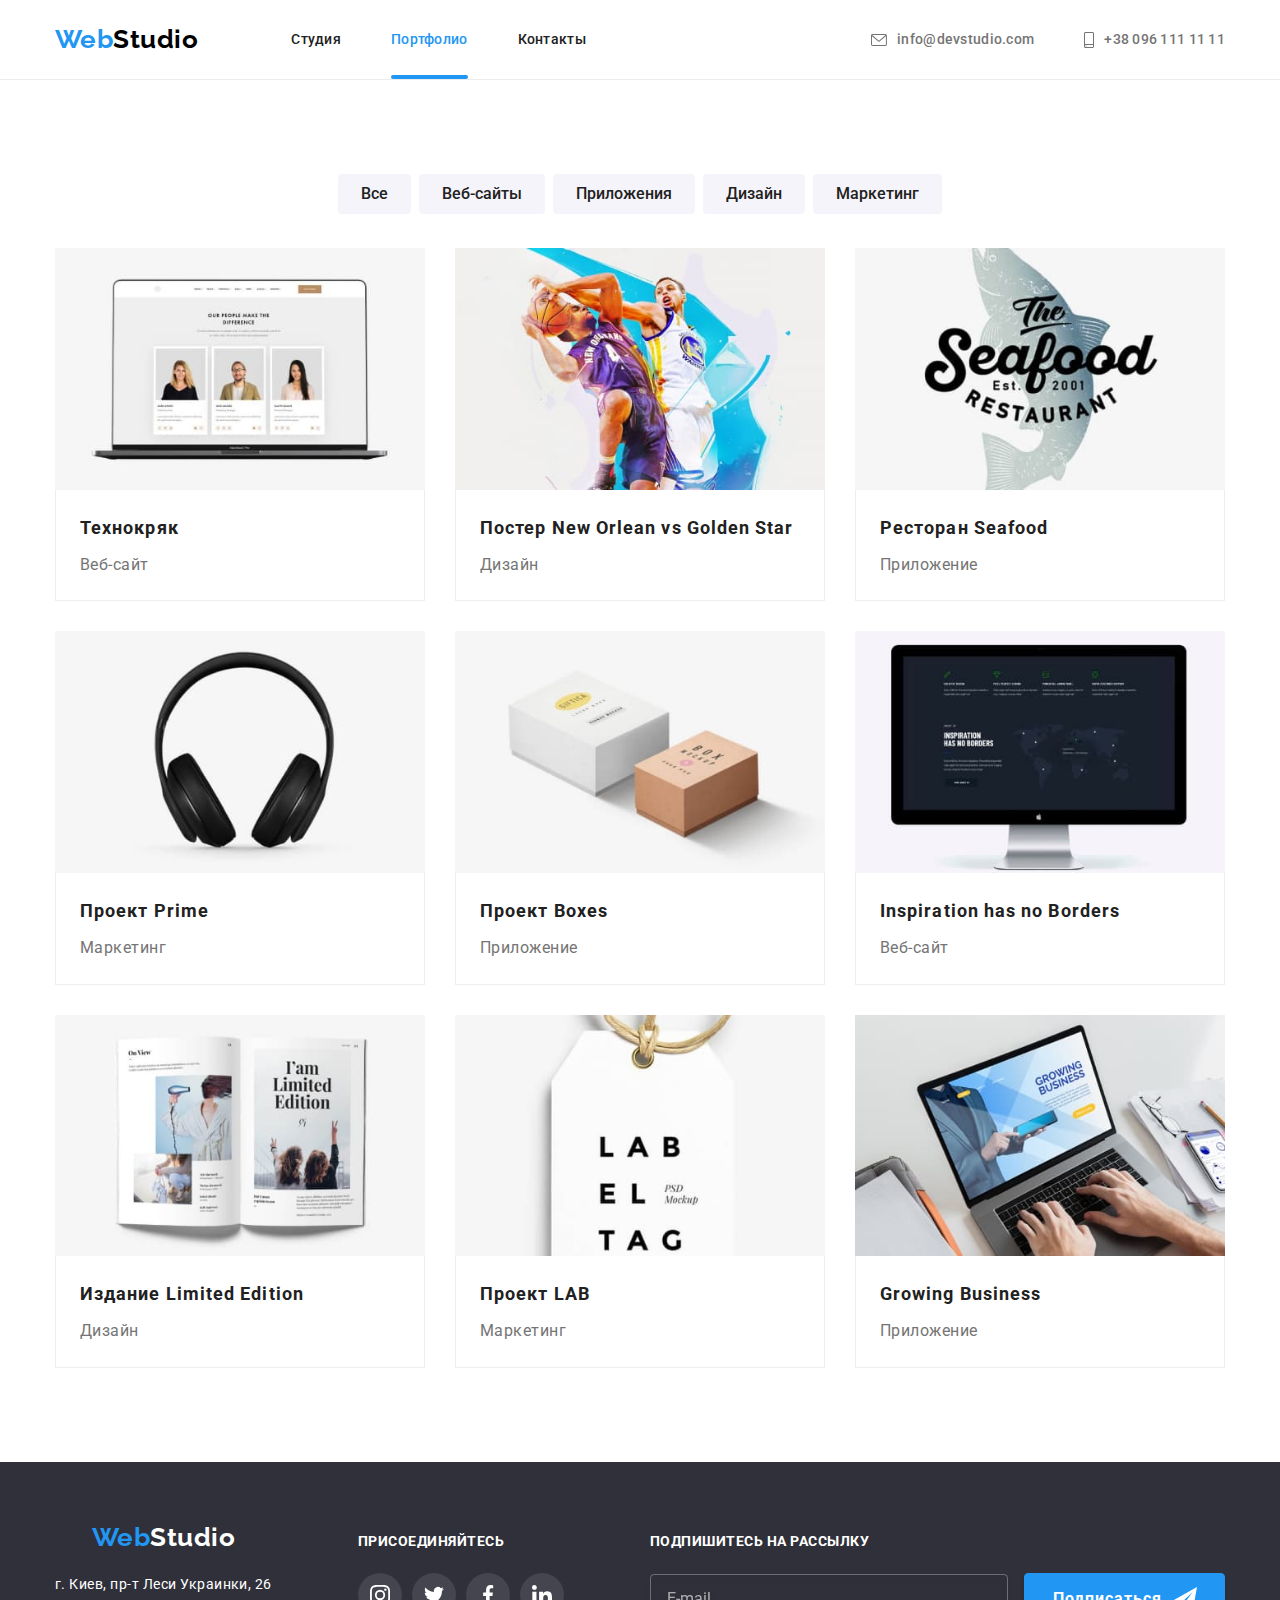
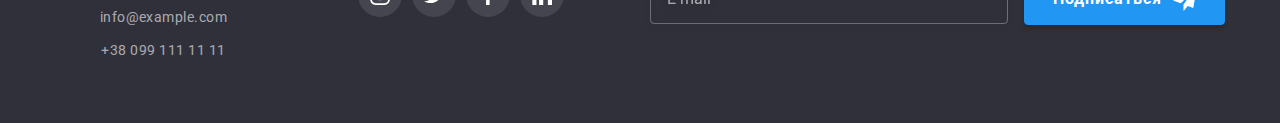
==== commit c3c76980: "фиксы формул" ====
--- a/portfolio.html
+++ b/portfolio.html
@@ -157,6 +157,7 @@
                       "
                       src="./images/portfolio/techno.jpg"
                       alt="изображение-услуги-компании"
+                      loading="lazy"
                     />
                   </thumb>
 
@@ -186,6 +187,7 @@
                       "
                       src="./images/portfolio/poster.jpg"
                       alt="изображение-услуги-компании"
+                      loading="lazy"
                     />
                   </thumb>
 
@@ -217,7 +219,9 @@
                       "
                       src="./images/portfolio/seafood.jpg"
                       alt="изображение-услуги-компании"
-                  /></thumb>
+                      loading="lazy"
+                    />
+                  </thumb>
 
                   <div class="overlay__box">
                     <p class="overlay__text">
@@ -245,6 +249,7 @@
                       "
                       src="./images/portfolio/prime.jpg"
                       alt="изображение-услуги-компании"
+                      loading="lazy"
                     />
                   </thumb>
 
@@ -274,6 +279,7 @@
                       "
                       src="./images/portfolio/boxes.jpg"
                       alt="изображение-услуги-компании"
+                      loading="lazy"
                     />
                   </thumb>
 
@@ -303,7 +309,9 @@
                       "
                       src="./images/portfolio/inspiration.jpg"
                       alt="изображение-услуги-компании"
-                  /></thumb>
+                      loading="lazy"
+                    />
+                  </thumb>
 
                   <div class="overlay__box">
                     <p class="overlay__text">
@@ -329,8 +337,8 @@
                     <img srcset=" ./images/portfolio/limited.jpg 1x,
                     ./images/portfolio/@2xlimited.jpg 2x "
                     src="./images/portfolio/limited.jpg"
-                    alt="изображение-услуги-компании" / ></thumb
-                  >
+                    alt="изображение-услуги-компании" loading="lazy"/ >
+                  </thumb>
 
                   <div class="overlay__box">
                     <p class="overlay__text">
@@ -358,6 +366,7 @@
                       "
                       src="./images/portfolio/LAB.jpg"
                       alt="изображение-услуги-компании"
+                      loading="lazy"
                     />
                   </thumb>
 
@@ -387,6 +396,7 @@
                       "
                       src="./images/portfolio/business.jpg"
                       alt="изображение-услуги-компании"
+                      loading="lazy"
                     />
                   </thumb>
 
--- a/css/main.min.css
+++ b/css/main.min.css
@@ -1,3 +1,3 @@
 /*! modern-normalize v1.0.0 | MIT License | https://github.com/sindresorhus/modern-normalize */*,*::before,*::after{-webkit-box-sizing:border-box;box-sizing:border-box}:root{-moz-tab-size:4;-o-tab-size:4;tab-size:4}html{line-height:1.15;-webkit-text-size-adjust:100%}body{margin:0;padding:0}body{font-family:system-ui,-apple-system,"Segoe UI",Roboto,Helvetica,Arial,sans-serif,"Apple Color Emoji","Segoe UI Emoji"}hr{height:0;color:inherit}abbr[title]{-webkit-text-decoration:underline dotted;text-decoration:underline dotted}b,strong{font-weight:bolder}code,kbd,samp,pre{font-family:ui-monospace, SFMono-Regular, Consolas, "Liberation Mono", Menlo,- monospace;font-size:1em}small{font-size:80%}sub,sup{font-size:75%;line-height:0;position:relative;vertical-align:baseline}sub{bottom:-0.25em}sup{top:-0.5em}table{text-indent:0;border-color:inherit}button,input,optgroup,select,textarea{font-family:inherit;font-size:100%;line-height:1.15;margin:0}address{font-style:normal}button,select{text-transform:none}button,[type="button"],[type="reset"],[type="submit"]{-webkit-appearance:button}::-moz-focus-inner{border-style:none;padding:0}:-moz-focusring{outline:1px dotted ButtonText}:-moz-ui-invalid{box-shadow:none}legend{padding:0}progress{vertical-align:baseline}::-webkit-inner-spin-button,::-webkit-outer-spin-button{height:auto}[type="search"]{-webkit-appearance:textfield;outline-offset:-2px}::-webkit-search-decoration{-webkit-appearance:none}::-webkit-file-upload-button{-webkit-appearance:button;font:inherit}summary{display:list-item}body{font-family:"Roboto", sans-serif;letter-spacing:0.03em;color:#212121;background-color:#fff}img{display:block;max-width:100%;height:auto}.site-nav,.list-cont,.features-list,.services-list,.team-list,.social-list,.clients-list,.social__list,.filters,.projects-list,.mobile-menu,.mobile-cont,.menu-social{padding:0px;margin:0px;list-style:none}.visually-hidden{position:absolute;width:1px;height:1px;margin:-1px;border:0;padding:0;white-space:nowrap;-webkit-clip-path:inset(100%);clip-path:inset(100%);clip:rect(0 0 0 0);overflow:hidden}.container{padding-left:15px;padding-right:15px;margin-left:auto;margin-right:auto}@media screen and (min-width: 480px){.container{width:480px}}@media screen and (min-width: 768px){.container{width:768px}}@media screen and (min-width: 1200px){.container{width:1200px}}.page-header__container{display:-webkit-box;display:-ms-flexbox;display:flex;-webkit-box-align:center;-ms-flex-align:center;align-items:center}.page-header--border{border-bottom:1px solid #ececec}.page-header__navigation{display:-webkit-box;display:-ms-flexbox;display:flex;-webkit-box-align:center;-ms-flex-align:center;align-items:center}.logo{display:-webkit-inline-box;display:-ms-inline-flexbox;display:inline-flex;font-family:"Raleway", sans-serif;font-weight:700;font-size:24px;line-height:1.16;text-decoration:none}@media screen and (min-width: 768px){.logo{font-size:26px;line-height:1.2}}.logo--blue{color:#2196f3}.logo--black{color:#000}.logo--white{color:#fff}.site-nav{display:-webkit-box;display:-ms-flexbox;display:flex;margin-left:88px}@media screen and (min-width: 1200px){.site-nav__below{margin-left:93px}}.site-nav__item:not(:last-child){margin-right:50px}@media screen and (max-width: 767px){.site-nav{display:none}}.site-nav__link{position:relative;display:inline-block;padding-top:32px;padding-bottom:32px;font-weight:500;font-size:14px;line-height:1.1;letter-spacing:0.02em;text-decoration:none;color:#212121;-webkit-transition:color 250ms cubic-bezier(0.4, 0, 0.2, 1);transition:color 250ms cubic-bezier(0.4, 0, 0.2, 1)}.site-nav__link:hover,.site-nav__link:focus{color:#2196f3}.site-nav__link--current{color:#2196f3}.site-nav__link--current::after{position:absolute;bottom:0;left:0;content:"";display:block;height:4px;width:100%;border-radius:2px;background-color:#2196f3}.list-cont{display:-webkit-box;display:-ms-flexbox;display:flex;margin-left:auto}@media screen and (max-width: 767px){.list-cont{display:none}}@media screen and (max-width: 1199px){.list-cont{-webkit-box-orient:vertical;-webkit-box-direction:normal;-ms-flex-direction:column;flex-direction:column}}@media screen and (min-width: 1200px){.list-cont{-webkit-box-align:center;-ms-flex-align:center;align-items:center}}@media screen and (min-width: 1200px){.list-cont__item:not(:last-child){margin-right:50px}}@media screen and (max-width: 1199px){.list-cont__item__margin{margin-bottom:10px}}@media screen and (min-width: 768px){.list-cont__item{display:-webkit-box;display:-ms-flexbox;display:flex;-webkit-box-pack:start;-ms-flex-pack:start;justify-content:flex-start}}.list-cont__link{display:-webkit-box;display:-ms-flexbox;display:flex;-webkit-box-pack:center;-ms-flex-pack:center;justify-content:center;-webkit-box-align:center;-ms-flex-align:center;align-items:center;font-weight:500;font-size:14px;line-height:1.1;letter-spacing:0.02em;text-decoration:none;color:#757575;-webkit-transition:color 250ms cubic-bezier(0.4, 0, 0.2, 1);transition:color 250ms cubic-bezier(0.4, 0, 0.2, 1)}.list-cont__link:hover,.list-cont__link:focus{color:#2196f3}.list-cont__icon{fill:currentColor}@media screen and (min-width: 768px){.list-cont__icon{margin-right:8px}}@media screen and (min-width: 1200px){.list-cont__icon{margin-right:10px}}.hero{margin-left:auto;margin-right:auto;padding-top:118px;padding-bottom:118px;max-width:480px;height:400px;text-align:center;color:#fff;background-color:#2f303a;background-image:-webkit-gradient(linear, left top, right top, from(rgba(47,48,58,0.4)), to(rgba(47,48,58,0.4))),url(../images/bg-image.jpg);background-image:linear-gradient(to right, rgba(47,48,58,0.4), rgba(47,48,58,0.4)),url(../images/bg-image.jpg);background-size:cover;background-repeat:no-repeat;background-position:center}@media screen and (min-width: 768px){.hero{max-width:768px}}@media screen and (min-width: 1200px){.hero{padding-top:200px;padding-bottom:200px;max-width:1600px;height:600px}}.hero__title{margin-top:0px;margin-bottom:30px;font-weight:900;font-size:26px;line-height:1.61;letter-spacing:0.06em;text-transform:uppercase;color:#fff}@media screen and (min-width: 1200px){.hero__title{font-size:44px;line-height:1.4}}.button{display:inline-block;min-width:200px;min-height:50px;font-weight:700;font-size:16px;line-height:1.87;letter-spacing:0.06em;text-decoration:none;color:#fff;background-color:#2196f3;border-radius:4px;border:1px solid #2196f3;-webkit-box-shadow:0px 4px 4px rgba(0,0,0,0.15);box-shadow:0px 4px 4px rgba(0,0,0,0.15);cursor:pointer;-webkit-transition:background-color 250ms cubic-bezier(0.4, 0, 0.2, 1);transition:background-color 250ms cubic-bezier(0.4, 0, 0.2, 1)}.button:focus,.button:hover{background-color:#188ce8}.button--hero{padding:10px 32px 10px 32px}.button--modal{padding:10px 52px 10px 52px}.button--footer{padding:10px 62px 10px 28px}.button-wrapper{position:relative;margin-left:12px}.button__icon{position:absolute;top:50%;right:28px;-webkit-transform:translateY(-50%);transform:translateY(-50%)}.features{padding-top:60px;padding-bottom:60px}@media screen and (min-width: 1200px){.features{padding-top:94px}}@media screen and (min-width: 768px){.features-list{display:-webkit-box;display:-ms-flexbox;display:flex;-ms-flex-wrap:wrap;flex-wrap:wrap;margin-top:calc(-1 * 30px);margin-left:calc(-1 * 30px)}}@media screen and (min-width: 1200px){.features-list{-ms-flex-wrap:nowrap;flex-wrap:nowrap}}@media screen and (max-width: 767px){.features-list__card{margin-bottom:30px}}@media screen and (min-width: 768px){.features-list__card{-ms-flex-preferred-size:calc((100% - 60px) / 2);flex-basis:calc((100% - 60px) / 2);margin-top:30px;margin-left:30px}}@media screen and (min-width: 1200px){.features-list__card{width:calc((100% - 120px) / 4)}}.features-list__wrapper{display:-webkit-box;display:-ms-flexbox;display:flex;-webkit-box-pack:center;-ms-flex-pack:center;justify-content:center;-webkit-box-align:center;-ms-flex-align:center;align-items:center;width:100%;height:120px;margin-bottom:30px;background-color:#f5f4fa;border-radius:4px}.features-list__desc{margin-top:0px;margin-bottom:0px;font-family:'Roboto';font-weight:400;font-size:14px;line-height:1.71;color:#757575;text-align:left}.features-list__title{margin-top:0px;margin-bottom:10px;font-weight:700;font-size:14px;line-height:1.14;text-transform:uppercase}@media screen and (max-width: 767px){.features-list{text-align:center}}@media screen and (max-width: 1199px){.services{display:none}}@media screen and (min-width: 1200px){.services{padding-bottom:94px;padding-top:94px}}.services__title{margin-top:0px;margin-bottom:0px;font-weight:700;font-size:36px;line-height:0.7;text-align:center}.services-list{display:-webkit-box;display:-ms-flexbox;display:flex;-ms-flex-wrap:wrap;flex-wrap:wrap;margin-top:50px}.services-list :nth-child(3){margin-right:0px}.services-list__card{width:calc((100% - 60px) / 3);margin-right:30px;position:relative}.services-list__link{display:block;text-decoration:none}.services-list__title{margin:0;font-family:"Roboto";font-weight:400;font-size:14px;line-height:1.7;color:#fff}.services-list__overlay{position:absolute;bottom:0;height:70px;width:370px;padding-top:27px;padding-bottom:27px;text-align:center;background-color:rgba(47,48,58,0.8)}.team{background-color:#f5f4fa;padding-top:60px;padding-bottom:60px}@media screen and (min-width: 1200px){.team{padding-bottom:94px;padding-top:94px}}.team__title{margin-top:0px;margin-bottom:0px;font-weight:700;font-size:28px;line-height:1.17;text-align:center}@media screen and (max-width: 1199px){.team__title{margin-bottom:30px}}@media screen and (min-width: 1200px){.team__title{font-size:36px;line-height:0.7}}.team-list{margin-top:30px}@media screen and (min-width: 768px){.team-list{display:-webkit-box;display:-ms-flexbox;display:flex;-ms-flex-wrap:wrap;flex-wrap:wrap;margin-top:calc(-1 * 30px);margin-left:calc(-1 * 30 px)}}@media screen and (min-width: 1200px){.team-list{margin-top:50px}.team-list :nth-child(4){margin-right:0px}.team-list :last-child{margin-bottom:0}}.team-list__card{padding-bottom:24px;text-align:center;background-color:#fff;-webkit-box-shadow:0px 1px 3px rgba(0,0,0,0.12),0px 1px 1px rgba(0,0,0,0.14),0px 2px 1px rgba(0,0,0,0.2);box-shadow:0px 1px 3px rgba(0,0,0,0.12),0px 1px 1px rgba(0,0,0,0.14),0px 2px 1px rgba(0,0,0,0.2);border-radius:0px 0px 4px 4px}@media screen and (max-width: 767px){.team-list__card{margin-bottom:30px}}@media screen and (min-width: 768px){.team-list__card{-ms-flex-preferred-size:calc((100% - 60px) / 2);flex-basis:calc((100% - 60px) / 2);margin-top:30px;margin-left:30px}}@media screen and (min-width: 1200px){.team-list__card{-ms-flex-preferred-size:calc((100% - 120px) / 4);flex-basis:calc((100% - 120px) / 4);margin-top:30px;margin-left:30px}}.team-list__member{margin-top:30px;margin-bottom:0px;font-weight:500;font-size:16px;line-height:1.18}.team-list__position{margin-top:10px;margin-bottom:16px;color:#757575;font-weight:400;font-size:16px;line-height:1.18}.team-list__wrapper{height:460px}@media screen and (min-width: 768px){.team-list__wrapper{height:374px}}@media screen and (min-width: 1200px){.team-list__wrapper{width:270px;height:260px}}.social-list{display:-webkit-box;display:-ms-flexbox;display:flex;-webkit-box-align:center;-ms-flex-align:center;align-items:center;-webkit-box-pack:center;-ms-flex-pack:center;justify-content:center}.social-list:nth-last-child(4){margin-right:0px}.social-list__item{margin-right:10px}.social-list__link{display:-webkit-box;display:-ms-flexbox;display:flex;-webkit-box-align:center;-ms-flex-align:center;align-items:center;-webkit-box-pack:center;-ms-flex-pack:center;justify-content:center;width:44px;height:44px;color:#afb1b8;border-radius:50px;-webkit-transition:background-color 250ms cubic-bezier(0.4, 0, 0.2, 1) , color 250ms cubic-bezier(0.4, 0, 0.2, 1);transition:background-color 250ms cubic-bezier(0.4, 0, 0.2, 1) , color 250ms cubic-bezier(0.4, 0, 0.2, 1)}.social-list__link:hover,.social-list__link:focus{color:#fff;background-color:#2196f3}.social-list__icon{fill:currentColor}.clients{padding-top:60px;padding-bottom:60px}@media screen and (min-width: 1200px){.clients{padding-bottom:94px;padding-top:94px;text-align:center}}.clients__title{margin-top:0px;margin-bottom:30px;font-weight:700;font-size:28px;line-height:1.17;text-align:center}@media screen and (min-width: 1200px){.clients__title{font-size:36px;line-height:0.7;margin-bottom:50px}}.clients-list{display:-webkit-box;display:-ms-flexbox;display:flex;-ms-flex-wrap:wrap;flex-wrap:wrap}@media screen and (max-width: 767px){.clients-list{margin-top:calc(-1 * 30px);margin-left:calc(-1 * 30px)}}@media screen and (min-width: 767px){.clients-list{margin-top:calc(-1 * 30px);margin-left:calc(-1 * 30px)}}@media screen and (min-width: 1200px){.clients-list :last-child{margin-right:0}}.clients-list__card{-webkit-box-pack:center;-ms-flex-pack:center;justify-content:center;-webkit-box-align:center;-ms-flex-align:center;align-items:center;display:-webkit-box;display:-ms-flexbox;display:flex;height:90px;color:#afb1b8;border-radius:4px;border:1px solid #afb1b8;-webkit-transition:color 250ms cubic-bezier(0.4, 0, 0.2, 1) , border 250ms cubic-bezier(0.4, 0, 0.2, 1);transition:color 250ms cubic-bezier(0.4, 0, 0.2, 1) , border 250ms cubic-bezier(0.4, 0, 0.2, 1)}.clients-list__card:hover,.clients-list__card:focus{color:#2196f3;border:1px solid #2196f3}@media screen and (max-width: 767px){.clients-list__card{-ms-flex-preferred-size:calc((100% - 60px) / 2);flex-basis:calc((100% - 60px) / 2);margin-top:30px;margin-left:30px}}@media screen and (min-width: 768px){.clients-list__card{-ms-flex-preferred-size:calc((100% - 90px) / 3);flex-basis:calc((100% - 90px) / 3);margin-top:30px;margin-left:30px}}@media screen and (min-width: 1200px){.clients-list__card{-ms-flex-preferred-size:calc((100% - 180px) / 6);flex-basis:calc((100% - 180px) / 6)}}.clients-list__link{color:inherit;cursor:pointer}.clients-list__icon{fill:currentColor}.footer{padding-top:60px;padding-bottom:60px;background-color:#2f303a}.footer__container{display:-webkit-box;display:-ms-flexbox;display:flex;-webkit-box-align:center;-ms-flex-align:center;align-items:center}@media screen and (max-width: 767px){.footer__container{-webkit-box-orient:vertical;-webkit-box-direction:normal;-ms-flex-direction:column;flex-direction:column;text-align:center}}@media screen and (min-width: 768px){.footer__container{-ms-flex-wrap:wrap;flex-wrap:wrap}}@media screen and (min-width: 1200px){.footer__container{-webkit-box-align:baseline;-ms-flex-align:baseline;align-items:baseline}}@media screen and (min-width: 768px){.address{margin-left:76px;text-align:center}}.address-list{margin-top:20px;font-weight:400;font-size:14px;line-height:1.71}.address-list__city{margin-top:0px;margin-bottom:0px;color:#fff}.address-list__link{display:block;margin-top:8px;margin-bottom:0px;color:rgba(255,255,255,0.6);text-decoration:none}@media screen and (min-width: 1200px){.address-list__link{margin-top:9px}}@media screen and (max-width: 767px){.social{margin-top:60px}}@media screen and (min-width: 768px){.social{margin-left:165px;text-align:center;margin-bottom:42px}}@media screen and (min-width: 1200px){.social{margin-left:70px}}.social__title{margin-top:0px;margin-bottom:20px;font-weight:700;font-size:14px;line-height:1.7;color:#fff}.social__list{display:-webkit-box;display:-ms-flexbox;display:flex;-webkit-box-align:center;-ms-flex-align:center;align-items:center;-webkit-box-pack:center;-ms-flex-pack:center;justify-content:center}.social__item{margin-right:10px}.social__item:last-child{margin-right:0}.social__link{display:-webkit-box;display:-ms-flexbox;display:flex;-webkit-box-align:center;-ms-flex-align:center;align-items:center;-webkit-box-pack:center;-ms-flex-pack:center;justify-content:center;width:44px;height:44px;color:#fff;border-radius:50px;background-color:rgba(255,255,255,0.1);-webkit-transition:background-color 250ms cubic-bezier(0.4, 0, 0.2, 1);transition:background-color 250ms cubic-bezier(0.4, 0, 0.2, 1)}.social__link:hover,.social__link:focus{background-color:#2196f3}.social__icon{fill:currentColor}.news{margin-top:60px}@media screen and (min-width: 768px){.news{margin-left:166px;text-align:center}}@media screen and (min-width: 1200px){.news{margin-left:93px}}.news__title{margin-top:0px;margin-bottom:20px;font-weight:700;font-size:14px;line-height:1.7;color:#fff}.footer-form__mail::-webkit-input-placeholder{font-weight:400;font-size:16px;line-height:1.25;color:rgba(255,255,255,0.6)}.footer-form__mail:-ms-input-placeholder{font-weight:400;font-size:16px;line-height:1.25;color:rgba(255,255,255,0.6)}.footer-form__mail::-ms-input-placeholder{font-weight:400;font-size:16px;line-height:1.25;color:rgba(255,255,255,0.6)}.footer-form__mail::placeholder{font-weight:400;font-size:16px;line-height:1.25;color:rgba(255,255,255,0.6)}.footer-form__mail{margin:0;padding:0;padding:15px 16px;width:100%;height:50px;border:1px solid rgba(255,255,255,0.3);border-radius:4px;-webkit-filter:drop-shadow(0px 4px 4px rgba(0,0,0,0.15));filter:drop-shadow(0px 4px 4px rgba(0,0,0,0.15));background-color:transparent}.footer-form__mail:focus{color:rgba(255,255,255,0.6);border:1px solid rgba(255,255,255,0.3);background-color:transparent}@media screen and (max-width: 1199px){.footer-form__mail{margin-bottom:20px}}.filters{display:-webkit-box;display:-ms-flexbox;display:flex;-ms-flex-wrap:wrap;flex-wrap:wrap;-webkit-box-pack:start;-ms-flex-pack:start;justify-content:flex-start}.filters :nth-last-child(-n+2){margin-bottom:0}.filters :not(:last-child){margin-right:8px}.filters :nth-child(3){margin-right:0}@media screen and (min-width: 768px){.filters{-webkit-box-pack:center;-ms-flex-pack:center;justify-content:center;margin-bottom:40px}.filters :not(:last-child){margin-right:8px}}@media screen and (min-width: 1200px){.filters{margin-bottom:34px}}@media screen and (max-width: 767px){.filters__item{margin-bottom:15px}}.filters__button{display:inline-block;min-width:73px;padding:6px 22px 6px 22px;font-weight:500;font-size:16px;line-height:1.62;text-align:center;text-decoration:none;color:#212121;background-color:#f5f4fa;border:1px solid transparent;border-radius:4px;cursor:pointer;-webkit-transition:color 250ms cubic-bezier(0.4, 0, 0.2, 1) , background-color 250ms cubic-bezier(0.4, 0, 0.2, 1) , -webkit-box-shadow 250ms cubic-bezier(0.4, 0, 0.2, 1);transition:color 250ms cubic-bezier(0.4, 0, 0.2, 1) , background-color 250ms cubic-bezier(0.4, 0, 0.2, 1) , -webkit-box-shadow 250ms cubic-bezier(0.4, 0, 0.2, 1);transition:color 250ms cubic-bezier(0.4, 0, 0.2, 1) , background-color 250ms cubic-bezier(0.4, 0, 0.2, 1) , box-shadow 250ms cubic-bezier(0.4, 0, 0.2, 1);transition:color 250ms cubic-bezier(0.4, 0, 0.2, 1) , background-color 250ms cubic-bezier(0.4, 0, 0.2, 1) , box-shadow 250ms cubic-bezier(0.4, 0, 0.2, 1) , -webkit-box-shadow 250ms cubic-bezier(0.4, 0, 0.2, 1)}.filters__button:hover,.filters__button:focus{color:#fff;background-color:#2196f3;-webkit-box-shadow:0px 3px 1px rgba(0,0,0,0.1),0px 1px 2px rgba(0,0,0,0.08),0px 2px 2px rgba(0,0,0,0.12);box-shadow:0px 3px 1px rgba(0,0,0,0.1),0px 1px 2px rgba(0,0,0,0.08),0px 2px 2px rgba(0,0,0,0.12)}.portfolio{padding-top:60px;padding-bottom:60px}@media screen and (min-width: 1200px){.portfolio{padding-top:94px;padding-bottom:94px}}.projects-list{margin-top:40px}@media screen and (max-width: 767px){.projects-list{-webkit-box-pack:center;-ms-flex-pack:center;justify-content:center}}@media screen and (min-width: 768px){.projects-list{display:-webkit-box;display:-ms-flexbox;display:flex;-ms-flex-wrap:wrap;flex-wrap:wrap;margin-top:calc(-1 * 30px);margin-left:calc(-1 * 30px)}}.projects-list__card{background-color:#fff}@media screen and (max-width: 767px){.projects-list__card{margin-bottom:30px}}@media screen and (min-width: 768px){.projects-list__card{-ms-flex-preferred-size:calc((100% - 60px) / 2);flex-basis:calc((100% - 60px) / 2);margin-top:30px;margin-left:30px}}@media screen and (min-width: 1200px){.projects-list__card{-ms-flex-preferred-size:calc((100% - 90px) / 3);flex-basis:calc((100% - 90px) / 3)}}.projects-list__title{margin-top:0px;margin-bottom:4px;font-weight:700;font-size:18px;line-height:2;letter-spacing:0.06em;color:#212121}.projects-list__descrip{margin-top:0px;margin-bottom:0px;font-weight:400;font-size:16px;line-height:1.9;color:#757575}.projects-list__wrapper{padding:20px 24px;border-bottom:1px solid #eeeeee;border-left:1px solid #eeeeee;border-right:1px solid #eeeeee}.projects-list__link{display:inline-block;text-decoration:none;-webkit-transition:-webkit-box-shadow 250ms cubic-bezier(0.4, 0, 0.2, 1);transition:-webkit-box-shadow 250ms cubic-bezier(0.4, 0, 0.2, 1);transition:box-shadow 250ms cubic-bezier(0.4, 0, 0.2, 1);transition:box-shadow 250ms cubic-bezier(0.4, 0, 0.2, 1), -webkit-box-shadow 250ms cubic-bezier(0.4, 0, 0.2, 1)}.projects-list__link:hover,.projects-list__link:focus{-webkit-box-shadow:0px 4px 4px rgba(0,0,0,0.25),0px 4px 4px rgba(0,0,0,0.06),1px 4px 6px rgba(0,0,0,0.16);box-shadow:0px 4px 4px rgba(0,0,0,0.25),0px 4px 4px rgba(0,0,0,0.06),1px 4px 6px rgba(0,0,0,0.16)}.overlay{position:relative;overflow:hidden}.overlay__text{margin:0;font-size:18px;font-weight:400;line-height:1.55;text-align:left;color:#fff}.overlay__box{position:absolute;bottom:0;left:0;width:100%;height:100%;padding:63px 24px;background-color:rgba(33,150,243,0.9);-webkit-transform:translatey(100%);transform:translatey(100%);opacity:0;-webkit-transition:-webkit-transform 250ms cubic-bezier(0.4, 0, 0.2, 1);transition:-webkit-transform 250ms cubic-bezier(0.4, 0, 0.2, 1);transition:transform 250ms cubic-bezier(0.4, 0, 0.2, 1);transition:transform 250ms cubic-bezier(0.4, 0, 0.2, 1), -webkit-transform 250ms cubic-bezier(0.4, 0, 0.2, 1)}.projects-list__card:hover .overlay__box{-webkit-transform:translatey(0);transform:translatey(0);opacity:1}.projects-list__thumb{height:404px}@media screen and (min-width: 768px){.projects-list__thumb{height:294px}}.backdrop{position:fixed;top:0;left:0;width:100%;height:100%;background-color:rgba(0,0,0,0.2);-webkit-transition:opacity 250ms cubic-bezier(0.4, 0, 0.2, 1) , visibility 250ms cubic-bezier(0.4, 0, 0.2, 1);transition:opacity 250ms cubic-bezier(0.4, 0, 0.2, 1) , visibility 250ms cubic-bezier(0.4, 0, 0.2, 1)}.backdrop__is-hidden{opacity:0;pointer-events:none;visibility:hidden}.backdrop__is-hidden .modal{-webkit-transform:translate(-50%, -50%) scale(0.9);transform:translate(-50%, -50%) scale(0.9)}.modal{position:absolute;left:50%;top:50%;width:450px;height:609px;padding:40px;background-color:#fff;border-radius:4px;-webkit-transform:translate(-50%, -50%) scale(1);transform:translate(-50%, -50%) scale(1);-webkit-transition:-webkit-transform 250ms cubic-bezier(0.4, 0, 0.2, 1);transition:-webkit-transform 250ms cubic-bezier(0.4, 0, 0.2, 1);transition:transform 250ms cubic-bezier(0.4, 0, 0.2, 1);transition:transform 250ms cubic-bezier(0.4, 0, 0.2, 1), -webkit-transform 250ms cubic-bezier(0.4, 0, 0.2, 1)}@media screen and (min-width: 1200px){.modal{width:528px;height:581px}}.modal__button{position:absolute;top:8px;right:8px;display:-webkit-box;display:-ms-flexbox;display:flex;-webkit-box-align:center;-ms-flex-align:center;align-items:center;-webkit-box-pack:center;-ms-flex-pack:center;justify-content:center;width:30px;height:30px;border:1px solid rgba(0,0,0,0.1);border-radius:50%;background-color:inherit;cursor:pointer;-webkit-transition:color 250ms cubic-bezier(0.4, 0, 0.2, 1);transition:color 250ms cubic-bezier(0.4, 0, 0.2, 1)}.modal__button:hover,.modal__button:focus{color:#2196f3}.modal__icon{fill:currentColor}.signup-form{text-align:center}.signup-form__title{margin-top:0;margin-bottom:12px;font-size:20px;font-weight:700;line-height:1.5;text-align:center;color:#212121}@media screen and (min-width: 1200px){.signup-form__title{line-height:1.15}}.form-field{display:-webkit-box;display:-ms-flexbox;display:flex;-webkit-box-orient:vertical;-webkit-box-direction:normal;-ms-flex-direction:column;flex-direction:column;margin-bottom:10px}.form-field__title{margin-bottom:4px;font-size:12px;font-weight:400;line-height:1.16;letter-spacing:0.01em;text-align:left;color:#757575}@media screen and (min-width: 768px){.modal-text{display:none}}.form-field__wrapper{position:relative}.form-field__input{width:100%;margin:0;padding-left:42px;padding:11px 30px;font:inherit;border:1px solid rgba(33,33,33,0.2);border-radius:4px;-webkit-transition:border-color 250ms cubic-bezier(0.4, 0, 0.2, 1);transition:border-color 250ms cubic-bezier(0.4, 0, 0.2, 1)}.form-field__input:focus,.form-field__input:hover{border-color:#2196f3;outline-color:#2196f3}.form-field__icon{position:absolute;top:11px;left:12px;-webkit-transition:fill 250ms cubic-bezier(0.4, 0, 0.2, 1);transition:fill 250ms cubic-bezier(0.4, 0, 0.2, 1)}.form-field:focus-within .form-field__icon{fill:#2196f3}.form-field:hover .form-field__icon{fill:#2196f3}.form-comment{display:-webkit-box;display:-ms-flexbox;display:flex;-webkit-box-orient:vertical;-webkit-box-direction:normal;-ms-flex-direction:column;flex-direction:column;margin-bottom:20px}.form-comment__title{margin-bottom:4px;font-size:12px;font-weight:400;line-height:1.16;letter-spacing:0.01em;text-align:left;color:#757575}.form-comment__area{height:120px;width:100%;resize:none;padding:12px 16px;border:1px solid rgba(33,33,33,0.2);border-radius:4px;-webkit-transition:border-color 250ms cubic-bezier(0.4, 0, 0.2, 1);transition:border-color 250ms cubic-bezier(0.4, 0, 0.2, 1)}.form-comment__area:focus,.form-comment__area:hover{border-color:#2196f3;outline-color:#2196f3}.form-comment__area::-webkit-input-placeholder{font-size:14px;font-weight:400;line-height:1.14;letter-spacing:0.01em;color:rgba(117,117,117,0.5)}.form-comment__area:-ms-input-placeholder{font-size:14px;font-weight:400;line-height:1.14;letter-spacing:0.01em;color:rgba(117,117,117,0.5)}.form-comment__area::-ms-input-placeholder{font-size:14px;font-weight:400;line-height:1.14;letter-spacing:0.01em;color:rgba(117,117,117,0.5)}.form-comment__area::placeholder{font-size:14px;font-weight:400;line-height:1.14;letter-spacing:0.01em;color:rgba(117,117,117,0.5)}@media screen and (min-width: 1200px){.form-comment__area::-webkit-input-placeholder{font-size:12px;line-height:1.16}.form-comment__area:-ms-input-placeholder{font-size:12px;line-height:1.16}.form-comment__area::-ms-input-placeholder{font-size:12px;line-height:1.16}.form-comment__area::placeholder{font-size:12px;line-height:1.16}}.form-check{margin-top:0;margin-bottom:30px;font-size:12px;font-weight:400;line-height:1.16;text-align:left;color:#757575}@media screen and (min-width: 1200px){.form-check{font-size:14px;line-height:1.71}}.form-check__wrapper{display:-webkit-box;display:-ms-flexbox;display:flex;-webkit-box-align:center;-ms-flex-align:center;align-items:center;-webkit-box-pack:center;-ms-flex-pack:center;justify-content:center}@media screen and (min-width: 1200px){.form-check__wrapper{display:-webkit-box;display:-ms-flexbox;display:flex;-webkit-box-align:center;-ms-flex-align:center;align-items:center;-webkit-box-pack:center;-ms-flex-pack:center;justify-content:center}}.form-check__input{position:absolute;width:1px;height:1px;margin:-1px;border:0;padding:0;white-space:nowrap;-webkit-clip-path:inset(100%);clip-path:inset(100%);clip:rect(0 0 0 0);overflow:hidden}.form-check__icon{display:inline-block;width:16px;height:15px;margin-right:8px;border:2px solid #212121;border-radius:2px;background-color:inherit;fill:#212121;-webkit-box-shadow:0px 4px 4px 0px rgba(0,0,0,0.25);box-shadow:0px 4px 4px 0px rgba(0,0,0,0.25);-webkit-transition:display 250ms cubic-bezier(0.4, 0, 0.2, 1);transition:display 250ms cubic-bezier(0.4, 0, 0.2, 1)}.form-check__input:checked+.form-check__icon{border:none}.icon__use{display:none}.form-check__input:checked+* .icon__use{display:inline-block}.form-check__link{color:#2196f3;-webkit-text-decoration-line:underline;text-decoration-line:underline;cursor:pointer}@media screen and (min-width: 1200px){.form-check__link{margin-left:5px}}.menu-container{position:fixed;z-index:2;top:0;left:0;width:100vw;height:100vh;padding:48px 40px;background:#fff;-webkit-box-shadow:0px 4px 8px rgba(0,0,0,0.04),0px 2px 4px rgba(0,0,0,0.08),0px 1px 3px rgba(0,0,0,0.16);box-shadow:0px 4px 8px rgba(0,0,0,0.04),0px 2px 4px rgba(0,0,0,0.08),0px 1px 3px rgba(0,0,0,0.16);-webkit-transform:translateX(100%);transform:translateX(100%);-webkit-transition:-webkit-transform 250ms cubic-bezier(0.4, 0, 0.2, 1);transition:-webkit-transform 250ms cubic-bezier(0.4, 0, 0.2, 1);transition:transform 250ms cubic-bezier(0.4, 0, 0.2, 1);transition:transform 250ms cubic-bezier(0.4, 0, 0.2, 1), -webkit-transform 250ms cubic-bezier(0.4, 0, 0.2, 1)}.menu-container.is-open{-webkit-transform:translateX(0);transform:translateX(0)}.menu-toggle{display:-webkit-inline-box;display:-ms-inline-flexbox;display:inline-flex;margin:0;padding:10px;border:none;background-color:transparent;margin-left:auto;cursor:pointer;-webkit-transition:color 250ms cubic-bezier(0.4, 0, 0.2, 1);transition:color 250ms cubic-bezier(0.4, 0, 0.2, 1)}.menu-toggle:hover,.menu-toggle:focus{color:#2196f3}.menu-toggle__position{position:absolute;top:10px;right:15px}.menu-toggle__position:hover,.menu-toggle__position:focus{color:#2196f3}.mobile-icon:hover,.mobile-icon:focus{fill:currentColor}@media (min-width: 768px){.menu-toggle,.menu-container{display:none}}.mobile-menu{margin-bottom:302px;font-family:Roboto;font-weight:500;font-size:40px;line-height:1.17;letter-spacing:0.02em;color:#2196f3}.mobile-menu :not(:last-child){margin-bottom:32px}.mobile-menu_link{color:#212121;text-decoration:none}.mobile-menu_link:hover,.mobile-menu_link:focus{color:#2196f3}.mobile-cont{margin-bottom:64px}.mobile-cont__link{font-weight:500;font-size:24px;line-height:1.16;letter-spacing:0.02em;text-decoration:none;color:#757575}.mobile-cont__link--bigger{font-size:34px;line-height:1.17;color:#2196f3;text-decoration:none}.mobile-cont__mobile-cont__item__margin{margin-bottom:32px}.menu-social{display:-webkit-box;display:-ms-flexbox;display:flex}.menu-social__link{font-family:"Roboto";font-weight:500;font-size:18px;line-height:1.22;letter-spacing:0.02em;color:#2196f3;text-decoration:none}.menu-social__link--border::after{content:"";width:22px;height:0;border:1px solid rgba(33,33,33,0.2);-webkit-transform:rotate(90deg);transform:rotate(90deg);margin:0 10px}.menu-social__link::after:last-child{border:none}
+ monospace;font-size:1em}small{font-size:80%}sub,sup{font-size:75%;line-height:0;position:relative;vertical-align:baseline}sub{bottom:-0.25em}sup{top:-0.5em}table{text-indent:0;border-color:inherit}button,input,optgroup,select,textarea{font-family:inherit;font-size:100%;line-height:1.15;margin:0}address{font-style:normal}button,select{text-transform:none}button,[type="button"],[type="reset"],[type="submit"]{-webkit-appearance:button}::-moz-focus-inner{border-style:none;padding:0}:-moz-focusring{outline:1px dotted ButtonText}:-moz-ui-invalid{box-shadow:none}legend{padding:0}progress{vertical-align:baseline}::-webkit-inner-spin-button,::-webkit-outer-spin-button{height:auto}[type="search"]{-webkit-appearance:textfield;outline-offset:-2px}::-webkit-search-decoration{-webkit-appearance:none}::-webkit-file-upload-button{-webkit-appearance:button;font:inherit}summary{display:list-item}body{font-family:"Roboto", sans-serif;letter-spacing:0.03em;color:#212121;background-color:#fff}img{display:block;max-width:100%;height:auto}.site-nav,.list-cont,.features-list,.services-list,.team-list,.social-list,.clients-list,.social__list,.filters,.projects-list,.mobile-menu,.mobile-cont,.menu-social{padding:0px;margin:0px;list-style:none}.visually-hidden{position:absolute;width:1px;height:1px;margin:-1px;border:0;padding:0;white-space:nowrap;-webkit-clip-path:inset(100%);clip-path:inset(100%);clip:rect(0 0 0 0);overflow:hidden}.container{max-width:480px;min-width:320px;padding-left:15px;padding-right:15px;margin-left:auto;margin-right:auto}@media screen and (min-width: 768px){.container{max-width:768px}}@media screen and (min-width: 1200px){.container{max-width:1200px}}.page-header__container{display:-webkit-box;display:-ms-flexbox;display:flex;-webkit-box-align:center;-ms-flex-align:center;align-items:center}.page-header--border{border-bottom:1px solid #ececec}.page-header__navigation{display:-webkit-box;display:-ms-flexbox;display:flex;-webkit-box-align:center;-ms-flex-align:center;align-items:center}.logo{display:-webkit-inline-box;display:-ms-inline-flexbox;display:inline-flex;font-family:"Raleway", sans-serif;font-weight:700;font-size:24px;line-height:1.16;text-decoration:none}@media screen and (min-width: 768px){.logo{font-size:26px;line-height:1.2}}.logo--blue{color:#2196f3}.logo--black{color:#000}.logo--white{color:#fff}.site-nav{display:-webkit-box;display:-ms-flexbox;display:flex;margin-left:88px}@media screen and (min-width: 1200px){.site-nav__below{margin-left:93px}}.site-nav__item:not(:last-child){margin-right:50px}@media screen and (max-width: 767px){.site-nav{display:none}}.site-nav__link{position:relative;display:inline-block;padding-top:32px;padding-bottom:32px;font-weight:500;font-size:14px;line-height:1.1;letter-spacing:0.02em;text-decoration:none;color:#212121;-webkit-transition:color 250ms cubic-bezier(0.4, 0, 0.2, 1);transition:color 250ms cubic-bezier(0.4, 0, 0.2, 1)}.site-nav__link:hover,.site-nav__link:focus{color:#2196f3}.site-nav__link--current{color:#2196f3}.site-nav__link--current::after{position:absolute;bottom:0;left:0;content:"";display:block;height:4px;width:100%;border-radius:2px;background-color:#2196f3}.list-cont{display:-webkit-box;display:-ms-flexbox;display:flex;margin-left:auto}@media screen and (max-width: 767px){.list-cont{display:none}}@media screen and (max-width: 1199px){.list-cont{-webkit-box-orient:vertical;-webkit-box-direction:normal;-ms-flex-direction:column;flex-direction:column}}@media screen and (min-width: 1200px){.list-cont{-webkit-box-align:center;-ms-flex-align:center;align-items:center}}@media screen and (min-width: 1200px){.list-cont__item:not(:last-child){margin-right:50px}}@media screen and (max-width: 1199px){.list-cont__item__margin{margin-bottom:10px}}@media screen and (min-width: 768px){.list-cont__item{display:-webkit-box;display:-ms-flexbox;display:flex;-webkit-box-pack:start;-ms-flex-pack:start;justify-content:flex-start}}.list-cont__link{display:-webkit-box;display:-ms-flexbox;display:flex;-webkit-box-pack:center;-ms-flex-pack:center;justify-content:center;-webkit-box-align:center;-ms-flex-align:center;align-items:center;font-weight:500;font-size:14px;line-height:1.1;letter-spacing:0.02em;text-decoration:none;color:#757575;-webkit-transition:color 250ms cubic-bezier(0.4, 0, 0.2, 1);transition:color 250ms cubic-bezier(0.4, 0, 0.2, 1)}.list-cont__link:hover,.list-cont__link:focus{color:#2196f3}.list-cont__icon{fill:currentColor}@media screen and (min-width: 768px){.list-cont__icon{margin-right:8px}}@media screen and (min-width: 1200px){.list-cont__icon{margin-right:10px}}.hero{margin-left:auto;margin-right:auto;padding-top:118px;padding-bottom:118px;height:400px;text-align:center;color:#fff;background-color:#2f303a;background-image:-webkit-gradient(linear, left top, right top, from(rgba(47,48,58,0.4)), to(rgba(47,48,58,0.4))),url("/images/hero/mobile-hero.jpg");background-image:linear-gradient(to right, rgba(47,48,58,0.4), rgba(47,48,58,0.4)),url("/images/hero/mobile-hero.jpg");background-size:cover;background-repeat:no-repeat;background-position:center}@media (min-device-pixel-ratio: 2), (-webkit-min-device-pixel-ratio: 2), (min-resolution: 192dpi), (min-resolution: 2dppx){.hero{background-image:url("/images/hero/@2xmobile-hero.jpg")}}@media screen and (min-width: 768px){.hero{background-image:url("/images/hero/tablet-hero.jpg")}}@media (-webkit-min-device-pixel-ratio: 2), (min-resolution: 2dppx){.hero{background-image:url("/images/hero/@2xtablet-hero.jpg")}}@media screen and (min-width: 1200px){.hero{background-image:url("/images/hero/desktop-hero.jpg");height:600px}}@media (-webkit-min-device-pixel-ratio: 2), (min-resolution: 2dppx){.hero{background-image:url("/images/hero/@2xdesktop-hero.jpg")}}.hero__title{margin-top:0px;margin-bottom:30px;font-weight:900;font-size:26px;line-height:1.61;letter-spacing:0.06em;text-transform:uppercase;color:#fff}@media screen and (min-width: 1200px){.hero__title{font-size:44px;line-height:1.4}}.button{display:inline-block;min-width:200px;min-height:50px;font-weight:700;font-size:16px;line-height:1.87;letter-spacing:0.06em;text-decoration:none;color:#fff;background-color:#2196f3;border-radius:4px;border:1px solid #2196f3;-webkit-box-shadow:0px 4px 4px rgba(0,0,0,0.15);box-shadow:0px 4px 4px rgba(0,0,0,0.15);cursor:pointer;-webkit-transition:background-color 250ms cubic-bezier(0.4, 0, 0.2, 1);transition:background-color 250ms cubic-bezier(0.4, 0, 0.2, 1)}.button:focus,.button:hover{background-color:#188ce8}.button--hero{padding:10px 32px 10px 32px}.button--modal{padding:10px 52px 10px 52px}.button--footer{padding:10px 62px 10px 28px}.button-wrapper{position:relative}@media screen and (min-width: 1200px){.button-wrapper{margin-left:12px}}.button__icon{position:absolute;top:50%;right:28px;-webkit-transform:translateY(-50%);transform:translateY(-50%)}.features{padding-top:60px;padding-bottom:60px}@media screen and (min-width: 1200px){.features{padding-top:94px}}@media screen and (min-width: 768px){.features-list{display:-webkit-box;display:-ms-flexbox;display:flex;-ms-flex-wrap:wrap;flex-wrap:wrap;margin-top:calc(-1 * 30px);margin-left:calc(-1 * 30px)}}@media screen and (min-width: 1200px){.features-list{-ms-flex-wrap:nowrap;flex-wrap:nowrap}}@media screen and (max-width: 767px){.features-list__card{margin-bottom:30px}}@media screen and (min-width: 768px){.features-list__card{-ms-flex-preferred-size:calc((100% - 60px) / 2);flex-basis:calc((100% - 60px) / 2);margin-top:30px;margin-left:30px}}@media screen and (min-width: 1200px){.features-list__card{width:calc((100% - 120px) / 4)}}.features-list__wrapper{display:-webkit-box;display:-ms-flexbox;display:flex;-webkit-box-pack:center;-ms-flex-pack:center;justify-content:center;-webkit-box-align:center;-ms-flex-align:center;align-items:center;width:100%;height:120px;margin-bottom:30px;background-color:#f5f4fa;border-radius:4px}.features-list__desc{margin-top:0px;margin-bottom:0px;font-family:'Roboto';font-weight:400;font-size:14px;line-height:1.71;color:#757575;text-align:left}.features-list__title{margin-top:0px;margin-bottom:10px;font-weight:700;font-size:14px;line-height:1.14;text-transform:uppercase}@media screen and (max-width: 767px){.features-list{text-align:center}}@media screen and (max-width: 1199px){.services{display:none}}@media screen and (min-width: 1200px){.services{padding-bottom:94px;padding-top:94px}}.services__title{margin-top:0px;margin-bottom:0px;font-weight:700;font-size:36px;line-height:0.7;text-align:center}.services-list{display:-webkit-box;display:-ms-flexbox;display:flex;-ms-flex-wrap:wrap;flex-wrap:wrap;margin-top:50px}.services-list :nth-child(3){margin-right:0px}.services-list__card{width:calc((100% - 60px) / 3);margin-right:30px;position:relative}.services-list__link{display:block;text-decoration:none}.services-list__title{margin:0;font-family:"Roboto";font-weight:400;font-size:14px;line-height:1.7;color:#fff}.services-list__overlay{position:absolute;bottom:0;height:70px;width:370px;padding-top:27px;padding-bottom:27px;text-align:center;background-color:rgba(47,48,58,0.8)}.team{background-color:#f5f4fa;padding-top:60px;padding-bottom:60px}@media screen and (min-width: 1200px){.team{padding-bottom:94px;padding-top:94px}}.team__title{margin-top:0px;font-weight:700;font-size:28px;line-height:1.17;text-align:center}@media screen and (max-width: 1199px){.team__title{margin-bottom:30px}}@media screen and (min-width: 1200px){.team__title{font-size:36px;line-height:0.7;margin-bottom:50px}}@media screen and (min-width: 768px){.team-list{display:-webkit-box;display:-ms-flexbox;display:flex;-ms-flex-wrap:wrap;flex-wrap:wrap;margin-top:calc(-1 * 30px);margin-left:calc(-1 * 30 px)}}@media screen and (min-width: 1200px){.team-list{margin-top:calc(-1 * 30px);margin-left:calc(-1 * 30px)}}.team-list__card{padding-bottom:24px;text-align:center;background-color:#fff;-webkit-box-shadow:0px 1px 3px rgba(0,0,0,0.12),0px 1px 1px rgba(0,0,0,0.14),0px 2px 1px rgba(0,0,0,0.2);box-shadow:0px 1px 3px rgba(0,0,0,0.12),0px 1px 1px rgba(0,0,0,0.14),0px 2px 1px rgba(0,0,0,0.2);border-radius:0px 0px 4px 4px}@media screen and (max-width: 767px){.team-list__card{margin-bottom:30px}}@media screen and (min-width: 768px){.team-list__card{-ms-flex-preferred-size:calc((100% - 60px) / 2);flex-basis:calc((100% - 60px) / 2);margin-top:30px;margin-left:30px}}@media screen and (min-width: 1200px){.team-list__card{-ms-flex-preferred-size:calc((100% - 120px) / 4);flex-basis:calc((100% - 120px) / 4)}}.team-list__member{margin-top:30px;margin-bottom:0px;font-weight:500;font-size:16px;line-height:1.18}.team-list__position{margin-top:10px;margin-bottom:16px;color:#757575;font-weight:400;font-size:16px;line-height:1.18}.team-list__wrapper{height:460px}@media screen and (min-width: 768px){.team-list__wrapper{height:374px}}@media screen and (min-width: 1200px){.team-list__wrapper{height:260px}}.social-list{display:-webkit-box;display:-ms-flexbox;display:flex;-webkit-box-align:center;-ms-flex-align:center;align-items:center;-webkit-box-pack:center;-ms-flex-pack:center;justify-content:center}.social-list:nth-last-child(4){margin-right:0px}.social-list__item{margin-right:10px}.social-list__link{display:-webkit-box;display:-ms-flexbox;display:flex;-webkit-box-align:center;-ms-flex-align:center;align-items:center;-webkit-box-pack:center;-ms-flex-pack:center;justify-content:center;width:44px;height:44px;color:#afb1b8;border-radius:50px;-webkit-transition:background-color 250ms cubic-bezier(0.4, 0, 0.2, 1) , color 250ms cubic-bezier(0.4, 0, 0.2, 1);transition:background-color 250ms cubic-bezier(0.4, 0, 0.2, 1) , color 250ms cubic-bezier(0.4, 0, 0.2, 1)}.social-list__link:hover,.social-list__link:focus{color:#fff;background-color:#2196f3}.social-list__icon{fill:currentColor}.clients{padding-top:60px;padding-bottom:60px}@media screen and (min-width: 1200px){.clients{padding-bottom:94px;padding-top:94px;text-align:center}}.clients__title{margin-top:0px;margin-bottom:30px;font-weight:700;font-size:28px;line-height:1.17;text-align:center}@media screen and (min-width: 1200px){.clients__title{font-size:36px;line-height:0.7;margin-bottom:50px}}.clients-list{display:-webkit-box;display:-ms-flexbox;display:flex;-ms-flex-wrap:wrap;flex-wrap:wrap}@media screen and (max-width: 767px){.clients-list{margin-top:calc(-1 * 30px);margin-left:calc(-1 * 30px)}}@media screen and (min-width: 767px){.clients-list{margin-top:calc(-1 * 30px);margin-left:calc(-1 * 30px)}}@media screen and (min-width: 1200px){.clients-list :last-child{margin-right:0}}.clients-list__card{-webkit-box-pack:center;-ms-flex-pack:center;justify-content:center;-webkit-box-align:center;-ms-flex-align:center;align-items:center;display:-webkit-box;display:-ms-flexbox;display:flex;height:90px;color:#afb1b8;border-radius:4px;border:1px solid #afb1b8;-webkit-transition:color 250ms cubic-bezier(0.4, 0, 0.2, 1) , border 250ms cubic-bezier(0.4, 0, 0.2, 1);transition:color 250ms cubic-bezier(0.4, 0, 0.2, 1) , border 250ms cubic-bezier(0.4, 0, 0.2, 1)}.clients-list__card:hover,.clients-list__card:focus{color:#2196f3;border:1px solid #2196f3}@media screen and (max-width: 767px){.clients-list__card{-ms-flex-preferred-size:calc((100% - 60px) / 2);flex-basis:calc((100% - 60px) / 2);margin-top:30px;margin-left:30px}}@media screen and (min-width: 768px){.clients-list__card{-ms-flex-preferred-size:calc((100% - 90px) / 3);flex-basis:calc((100% - 90px) / 3);margin-top:30px;margin-left:30px}}@media screen and (min-width: 1200px){.clients-list__card{-ms-flex-preferred-size:calc((100% - 180px) / 6);flex-basis:calc((100% - 180px) / 6)}}.clients-list__link{color:inherit;cursor:pointer}.clients-list__icon{fill:currentColor}.footer{padding-top:60px;padding-bottom:60px;background-color:#2f303a}.footer__container{display:-webkit-box;display:-ms-flexbox;display:flex;-webkit-box-align:center;-ms-flex-align:center;align-items:center}@media screen and (max-width: 767px){.footer__container{-webkit-box-orient:vertical;-webkit-box-direction:normal;-ms-flex-direction:column;flex-direction:column;text-align:center}}@media screen and (min-width: 768px){.footer__container{-ms-flex-wrap:wrap;flex-wrap:wrap}}@media screen and (min-width: 1200px){.footer__container{-ms-flex-wrap:nowrap;flex-wrap:nowrap;-webkit-box-align:baseline;-ms-flex-align:baseline;align-items:baseline;-webkit-box-pack:justify;-ms-flex-pack:justify;justify-content:space-between}}@media screen and (min-width: 768px){.address{margin-left:76px;text-align:center}}@media screen and (min-width: 1200px){.address{margin-left:0}}.address-list{margin-top:20px;font-weight:400;font-size:14px;line-height:1.71}.address-list__city{margin:0;color:#fff}.address-list__link{display:block;margin-top:8px;margin-bottom:0;color:rgba(255,255,255,0.6);text-decoration:none}@media screen and (min-width: 1200px){.address-list__link{margin-top:9px}}@media screen and (max-width: 767px){.social{margin-top:60px}}@media screen and (min-width: 768px) and (max-width: 1199px){.social{margin-left:165px;text-align:center;margin-bottom:42px}}@media screen and (min-width: 1200px){.social{margin-bottom:0}}.social__title{margin-top:0;margin-bottom:20px;font-weight:700;font-size:14px;line-height:1.7;color:#fff}.social__list{display:-webkit-box;display:-ms-flexbox;display:flex;-webkit-box-align:center;-ms-flex-align:center;align-items:center;-webkit-box-pack:center;-ms-flex-pack:center;justify-content:center}.social__item{margin-right:10px}.social__item:last-child{margin-right:0}.social__link{display:-webkit-box;display:-ms-flexbox;display:flex;-webkit-box-align:center;-ms-flex-align:center;align-items:center;-webkit-box-pack:center;-ms-flex-pack:center;justify-content:center;width:44px;height:44px;color:#fff;border-radius:50px;background-color:rgba(255,255,255,0.1);-webkit-transition:background-color 250ms cubic-bezier(0.4, 0, 0.2, 1);transition:background-color 250ms cubic-bezier(0.4, 0, 0.2, 1)}.social__link:hover,.social__link:focus{background-color:#2196f3}.social__icon{fill:currentColor}.news{margin-top:60px}@media screen and (min-width: 768px) and (max-width: 1199px){.news{margin-left:166px;text-align:center}}@media screen and (min-width: 1200px){.news{margin-top:0}}.news__title{margin-top:0;margin-bottom:20px;font-weight:700;font-size:14px;line-height:1.7;color:#fff}.footer-form__mail::-webkit-input-placeholder{font-weight:400;font-size:16px;line-height:1.25;color:rgba(255,255,255,0.6)}.footer-form__mail:-ms-input-placeholder{font-weight:400;font-size:16px;line-height:1.25;color:rgba(255,255,255,0.6)}.footer-form__mail::-ms-input-placeholder{font-weight:400;font-size:16px;line-height:1.25;color:rgba(255,255,255,0.6)}.footer-form__mail::placeholder{font-weight:400;font-size:16px;line-height:1.25;color:rgba(255,255,255,0.6)}.footer-form__mail{margin:0;padding:0;padding:15px 16px;width:100%;height:50px;border:1px solid rgba(255,255,255,0.3);border-radius:4px;-webkit-filter:drop-shadow(0px 4px 4px rgba(0,0,0,0.15));filter:drop-shadow(0px 4px 4px rgba(0,0,0,0.15));background-color:transparent}.footer-form__mail:focus{color:rgba(255,255,255,0.6);border:1px solid rgba(255,255,255,0.3);background-color:transparent}@media screen and (max-width: 1199px){.footer-form__mail{margin-bottom:20px}}@media screen and (min-width: 1200px){.footer-form__mail{width:358px}}.filters{display:-webkit-box;display:-ms-flexbox;display:flex;-ms-flex-wrap:wrap;flex-wrap:wrap;-webkit-box-pack:start;-ms-flex-pack:start;justify-content:flex-start}@media screen and (max-width: 767px){.filters{margin-right:calc(-1 * 8px)}}@media screen and (min-width: 768px){.filters{-webkit-box-pack:center;-ms-flex-pack:center;justify-content:center;margin-bottom:40px}.filters :not(:last-child){margin-right:8px}}@media screen and (min-width: 1200px){.filters{margin-bottom:34px}}.filters__button{display:inline-block;min-width:73px;padding:6px 22px 6px 22px;font-weight:500;font-size:16px;line-height:1.62;text-align:center;text-decoration:none;color:#212121;background-color:#f5f4fa;border:1px solid transparent;border-radius:4px;cursor:pointer;-webkit-transition:color 250ms cubic-bezier(0.4, 0, 0.2, 1) , background-color 250ms cubic-bezier(0.4, 0, 0.2, 1) , -webkit-box-shadow 250ms cubic-bezier(0.4, 0, 0.2, 1);transition:color 250ms cubic-bezier(0.4, 0, 0.2, 1) , background-color 250ms cubic-bezier(0.4, 0, 0.2, 1) , -webkit-box-shadow 250ms cubic-bezier(0.4, 0, 0.2, 1);transition:color 250ms cubic-bezier(0.4, 0, 0.2, 1) , background-color 250ms cubic-bezier(0.4, 0, 0.2, 1) , box-shadow 250ms cubic-bezier(0.4, 0, 0.2, 1);transition:color 250ms cubic-bezier(0.4, 0, 0.2, 1) , background-color 250ms cubic-bezier(0.4, 0, 0.2, 1) , box-shadow 250ms cubic-bezier(0.4, 0, 0.2, 1) , -webkit-box-shadow 250ms cubic-bezier(0.4, 0, 0.2, 1)}.filters__button:hover,.filters__button:focus{color:#fff;background-color:#2196f3;-webkit-box-shadow:0px 3px 1px rgba(0,0,0,0.1),0px 1px 2px rgba(0,0,0,0.08),0px 2px 2px rgba(0,0,0,0.12);box-shadow:0px 3px 1px rgba(0,0,0,0.1),0px 1px 2px rgba(0,0,0,0.08),0px 2px 2px rgba(0,0,0,0.12)}@media screen and (max-width: 767px){.filters__button{margin-bottom:15px;-ms-flex-preferred-size:calc((100% - 8px) / 3);flex-basis:calc((100% - 8px) / 3);margin-right:8px}}.portfolio{padding-top:60px;padding-bottom:60px}@media screen and (min-width: 1200px){.portfolio{padding-top:94px;padding-bottom:94px}}@media screen and (max-width: 767px){.projects-list{margin-top:25px}}@media screen and (min-width: 768px){.projects-list{display:-webkit-box;display:-ms-flexbox;display:flex;-ms-flex-wrap:wrap;flex-wrap:wrap;margin-top:calc(-1 * 30px);margin-left:calc(-1 * 30px)}}.projects-list__card{background-color:#fff}@media screen and (max-width: 767px){.projects-list__card{margin-bottom:30px}}@media screen and (min-width: 768px){.projects-list__card{-ms-flex-preferred-size:calc((100% - 60px) / 2);flex-basis:calc((100% - 60px) / 2);margin-top:30px;margin-left:30px}}@media screen and (min-width: 1200px){.projects-list__card{-ms-flex-preferred-size:calc((100% - 90px) / 3);flex-basis:calc((100% - 90px) / 3)}}.projects-list__title{margin-top:0px;margin-bottom:4px;font-weight:700;font-size:18px;line-height:2;letter-spacing:0.06em;color:#212121}.projects-list__descrip{margin-top:0px;margin-bottom:0px;font-weight:400;font-size:16px;line-height:1.9;color:#757575}.projects-list__wrapper{padding:20px 24px;border-bottom:1px solid #eeeeee;border-left:1px solid #eeeeee;border-right:1px solid #eeeeee}.projects-list__link{display:inline-block;text-decoration:none;-webkit-transition:-webkit-box-shadow 250ms cubic-bezier(0.4, 0, 0.2, 1);transition:-webkit-box-shadow 250ms cubic-bezier(0.4, 0, 0.2, 1);transition:box-shadow 250ms cubic-bezier(0.4, 0, 0.2, 1);transition:box-shadow 250ms cubic-bezier(0.4, 0, 0.2, 1), -webkit-box-shadow 250ms cubic-bezier(0.4, 0, 0.2, 1)}.projects-list__link:hover,.projects-list__link:focus{-webkit-box-shadow:0px 4px 4px rgba(0,0,0,0.25),0px 4px 4px rgba(0,0,0,0.06),1px 4px 6px rgba(0,0,0,0.16);box-shadow:0px 4px 4px rgba(0,0,0,0.25),0px 4px 4px rgba(0,0,0,0.06),1px 4px 6px rgba(0,0,0,0.16)}.overlay{position:relative;overflow:hidden}.overlay__text{margin:0;font-size:18px;font-weight:400;line-height:1.55;text-align:left;color:#fff}.overlay__box{position:absolute;bottom:0;left:0;width:100%;height:100%;padding:63px 24px;background-color:rgba(33,150,243,0.9);-webkit-transform:translatey(100%);transform:translatey(100%);opacity:0;-webkit-transition:-webkit-transform 250ms cubic-bezier(0.4, 0, 0.2, 1);transition:-webkit-transform 250ms cubic-bezier(0.4, 0, 0.2, 1);transition:transform 250ms cubic-bezier(0.4, 0, 0.2, 1);transition:transform 250ms cubic-bezier(0.4, 0, 0.2, 1), -webkit-transform 250ms cubic-bezier(0.4, 0, 0.2, 1)}.projects-list__card:hover .overlay__box{-webkit-transform:translatey(0);transform:translatey(0);opacity:1}.projects-list__thumb{height:404px}@media screen and (min-width: 768px){.projects-list__thumb{height:294px}}@media screen and (min-width: 768px){.projects-list__card{display:-webkit-box;display:-ms-flexbox;display:flex}.projects-list__wrapper{-webkit-box-flex:1;-ms-flex-positive:1;flex-grow:1}.projects-list__link{display:-webkit-box;display:-ms-flexbox;display:flex;-webkit-box-orient:vertical;-webkit-box-direction:normal;-ms-flex-direction:column;flex-direction:column}}.backdrop{position:fixed;top:0;left:0;width:100%;height:100%;background-color:rgba(0,0,0,0.2);-webkit-transition:opacity 250ms cubic-bezier(0.4, 0, 0.2, 1) , visibility 250ms cubic-bezier(0.4, 0, 0.2, 1);transition:opacity 250ms cubic-bezier(0.4, 0, 0.2, 1) , visibility 250ms cubic-bezier(0.4, 0, 0.2, 1)}.backdrop__is-hidden{opacity:0;pointer-events:none;visibility:hidden}.backdrop__is-hidden .modal{-webkit-transform:translate(-50%, -50%) scale(0.9);transform:translate(-50%, -50%) scale(0.9)}.modal{position:absolute;left:50%;top:50%;width:450px;height:609px;padding:40px;background-color:#fff;border-radius:4px;-webkit-transform:translate(-50%, -50%) scale(1);transform:translate(-50%, -50%) scale(1);-webkit-transition:-webkit-transform 250ms cubic-bezier(0.4, 0, 0.2, 1);transition:-webkit-transform 250ms cubic-bezier(0.4, 0, 0.2, 1);transition:transform 250ms cubic-bezier(0.4, 0, 0.2, 1);transition:transform 250ms cubic-bezier(0.4, 0, 0.2, 1), -webkit-transform 250ms cubic-bezier(0.4, 0, 0.2, 1)}@media screen and (min-width: 1200px){.modal{width:528px;height:581px}}.modal__button{position:absolute;top:8px;right:8px;display:-webkit-box;display:-ms-flexbox;display:flex;-webkit-box-align:center;-ms-flex-align:center;align-items:center;-webkit-box-pack:center;-ms-flex-pack:center;justify-content:center;width:30px;height:30px;border:1px solid rgba(0,0,0,0.1);border-radius:50%;background-color:inherit;cursor:pointer;-webkit-transition:color 250ms cubic-bezier(0.4, 0, 0.2, 1);transition:color 250ms cubic-bezier(0.4, 0, 0.2, 1)}.modal__button:hover,.modal__button:focus{color:#2196f3}.modal__icon{fill:currentColor}.signup-form{text-align:center}.signup-form__title{margin-top:0;margin-bottom:12px;font-size:20px;font-weight:700;line-height:1.5;text-align:center;color:#212121}@media screen and (min-width: 1200px){.signup-form__title{line-height:1.15}}.form-field{display:-webkit-box;display:-ms-flexbox;display:flex;-webkit-box-orient:vertical;-webkit-box-direction:normal;-ms-flex-direction:column;flex-direction:column;margin-bottom:10px}.form-field__title{margin-bottom:4px;font-size:12px;font-weight:400;line-height:1.16;letter-spacing:0.01em;text-align:left;color:#757575}@media screen and (min-width: 768px){.modal-text{display:none}}.form-field__wrapper{position:relative}.form-field__input{width:100%;margin:0;padding-left:42px;padding:11px 30px;font:inherit;border:1px solid rgba(33,33,33,0.2);border-radius:4px;-webkit-transition:border-color 250ms cubic-bezier(0.4, 0, 0.2, 1);transition:border-color 250ms cubic-bezier(0.4, 0, 0.2, 1)}.form-field__input:focus,.form-field__input:hover{border-color:#2196f3;outline-color:#2196f3}.form-field__icon{position:absolute;top:11px;left:12px;-webkit-transition:fill 250ms cubic-bezier(0.4, 0, 0.2, 1);transition:fill 250ms cubic-bezier(0.4, 0, 0.2, 1)}.form-field:focus-within .form-field__icon{fill:#2196f3}.form-field:hover .form-field__icon{fill:#2196f3}.form-comment{display:-webkit-box;display:-ms-flexbox;display:flex;-webkit-box-orient:vertical;-webkit-box-direction:normal;-ms-flex-direction:column;flex-direction:column;margin-bottom:20px}.form-comment__title{margin-bottom:4px;font-size:12px;font-weight:400;line-height:1.16;letter-spacing:0.01em;text-align:left;color:#757575}.form-comment__area{height:120px;width:100%;resize:none;padding:12px 16px;border:1px solid rgba(33,33,33,0.2);border-radius:4px;-webkit-transition:border-color 250ms cubic-bezier(0.4, 0, 0.2, 1);transition:border-color 250ms cubic-bezier(0.4, 0, 0.2, 1)}.form-comment__area:focus,.form-comment__area:hover{border-color:#2196f3;outline-color:#2196f3}.form-comment__area::-webkit-input-placeholder{font-size:14px;font-weight:400;line-height:1.14;letter-spacing:0.01em;color:rgba(117,117,117,0.5)}.form-comment__area:-ms-input-placeholder{font-size:14px;font-weight:400;line-height:1.14;letter-spacing:0.01em;color:rgba(117,117,117,0.5)}.form-comment__area::-ms-input-placeholder{font-size:14px;font-weight:400;line-height:1.14;letter-spacing:0.01em;color:rgba(117,117,117,0.5)}.form-comment__area::placeholder{font-size:14px;font-weight:400;line-height:1.14;letter-spacing:0.01em;color:rgba(117,117,117,0.5)}@media screen and (min-width: 1200px){.form-comment__area::-webkit-input-placeholder{font-size:12px;line-height:1.16}.form-comment__area:-ms-input-placeholder{font-size:12px;line-height:1.16}.form-comment__area::-ms-input-placeholder{font-size:12px;line-height:1.16}.form-comment__area::placeholder{font-size:12px;line-height:1.16}}.form-check{margin-top:0;margin-bottom:30px;font-size:12px;font-weight:400;line-height:1.16;text-align:left;color:#757575}@media screen and (min-width: 1200px){.form-check{font-size:14px;line-height:1.71}}.form-check__wrapper{display:-webkit-box;display:-ms-flexbox;display:flex;-webkit-box-align:center;-ms-flex-align:center;align-items:center;-webkit-box-pack:center;-ms-flex-pack:center;justify-content:center}@media screen and (min-width: 1200px){.form-check__wrapper{display:-webkit-box;display:-ms-flexbox;display:flex;-webkit-box-align:center;-ms-flex-align:center;align-items:center;-webkit-box-pack:center;-ms-flex-pack:center;justify-content:center}}.form-check__input{position:absolute;width:1px;height:1px;margin:-1px;border:0;padding:0;white-space:nowrap;-webkit-clip-path:inset(100%);clip-path:inset(100%);clip:rect(0 0 0 0);overflow:hidden}.form-check__icon{display:inline-block;width:16px;height:15px;margin-right:8px;border:2px solid #212121;border-radius:2px;background-color:inherit;fill:#212121;-webkit-box-shadow:0px 4px 4px 0px rgba(0,0,0,0.25);box-shadow:0px 4px 4px 0px rgba(0,0,0,0.25);-webkit-transition:display 250ms cubic-bezier(0.4, 0, 0.2, 1);transition:display 250ms cubic-bezier(0.4, 0, 0.2, 1)}.form-check__input:checked+.form-check__icon{border:none}.icon__use{display:none}.form-check__input:checked+* .icon__use{display:inline-block}.form-check__link{color:#2196f3;-webkit-text-decoration-line:underline;text-decoration-line:underline;cursor:pointer}@media screen and (min-width: 1200px){.form-check__link{margin-left:5px}}.menu-container{position:fixed;z-index:2;top:0;left:0;width:100vw;height:100vh;padding:48px 83px 48px 40px;background:#fff;-webkit-box-shadow:0px 4px 8px rgba(0,0,0,0.04),0px 2px 4px rgba(0,0,0,0.08),0px 1px 3px rgba(0,0,0,0.16);box-shadow:0px 4px 8px rgba(0,0,0,0.04),0px 2px 4px rgba(0,0,0,0.08),0px 1px 3px rgba(0,0,0,0.16);-webkit-transform:translateX(100%);transform:translateX(100%);-webkit-transition:-webkit-transform 250ms cubic-bezier(0.4, 0, 0.2, 1);transition:-webkit-transform 250ms cubic-bezier(0.4, 0, 0.2, 1);transition:transform 250ms cubic-bezier(0.4, 0, 0.2, 1);transition:transform 250ms cubic-bezier(0.4, 0, 0.2, 1), -webkit-transform 250ms cubic-bezier(0.4, 0, 0.2, 1)}.menu-container.is-open{-webkit-transform:translateX(0);transform:translateX(0)}.menu-toggle{display:-webkit-inline-box;display:-ms-inline-flexbox;display:inline-flex;margin:0;padding:10px;border:none;background-color:transparent;margin-left:auto;cursor:pointer;-webkit-transition:color 250ms cubic-bezier(0.4, 0, 0.2, 1);transition:color 250ms cubic-bezier(0.4, 0, 0.2, 1)}.menu-toggle:hover,.menu-toggle:focus{color:#2196f3}.menu-toggle__position{position:absolute;top:10px;right:15px}.menu-toggle__position:hover,.menu-toggle__position:focus{color:#2196f3}.mobile-icon:hover,.mobile-icon:focus{fill:currentColor}@media (min-width: 768px){.menu-toggle,.menu-container{display:none}}.mobile-menu{margin-bottom:302px;display:-webkit-box;display:-ms-flexbox;display:flex;-webkit-box-orient:vertical;-webkit-box-direction:normal;-ms-flex-direction:column;flex-direction:column;-webkit-box-pack:justify;-ms-flex-pack:justify;justify-content:space-between;font-family:Roboto;font-weight:500;font-size:40px;line-height:1.17;letter-spacing:0.02em;color:#2196f3}.mobile-menu :not(:last-child){margin-bottom:32px}.mobile-menu_link{color:#212121;text-decoration:none}.mobile-menu_link:hover,.mobile-menu_link:focus{color:#2196f3}.mobile-cont{margin-bottom:64px}.mobile-cont__link{font-weight:500;font-size:24px;line-height:1.16;letter-spacing:0.02em;text-decoration:none;color:#757575}.mobile-cont__link--bigger{font-size:34px;line-height:1.17;color:#2196f3;text-decoration:none}.mobile-cont__mobile-cont__item__margin{margin-bottom:32px}.menu-social{display:-webkit-box;display:-ms-flexbox;display:flex;-webkit-box-pack:start;-ms-flex-pack:start;justify-content:flex-start}.menu-social__link{font-family:'Roboto';font-weight:500;font-size:18px;line-height:1.22;letter-spacing:0.02em;color:#2196f3;text-decoration:none}.menu-social__link--border::after{content:'';width:22px;height:0;border:1px solid rgba(33,33,33,0.2);margin:0 10px}.menu-social__link::after:last-child{border:none}
 /*# sourceMappingURL=main.min.css.map */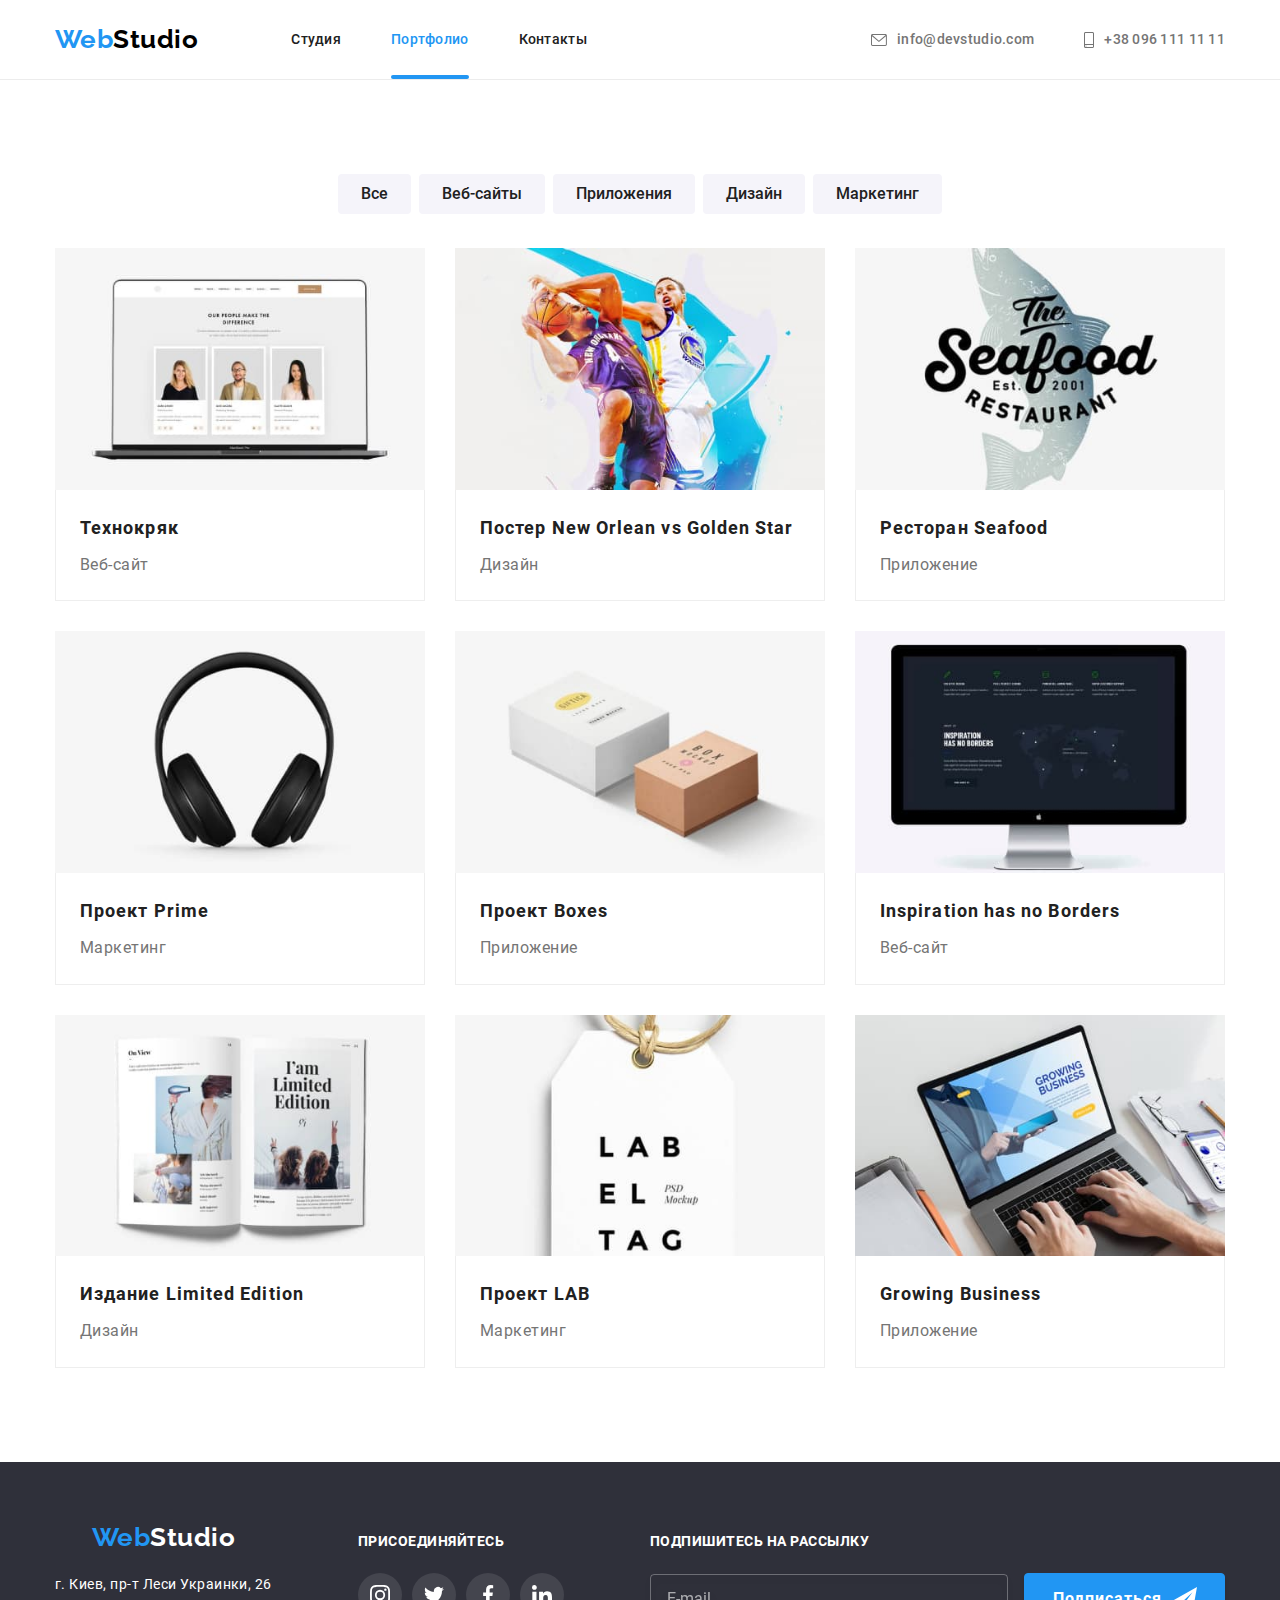
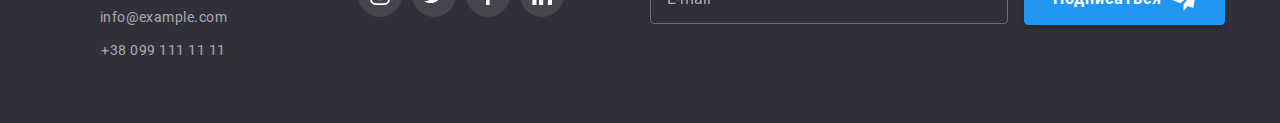
==== commit 2bb0fe37: "изменяет названия шрифтов" ====
--- a/portfolio.html
+++ b/portfolio.html
@@ -4,11 +4,13 @@
     <meta charset="UTF-8" />
     <meta name="viewport" content="width=device-width, initial-scale=1.0" />
     <title>Портфолио</title>
-    <link rel="preconnect" href="https://fonts.gstatic.com" />
+    <!-- <link rel="preconnect" href="https://fonts.gstatic.com" />
     <link
       href="https://fonts.googleapis.com/css2?family=Raleway:wght@700&family=Roboto:wght@400;500;700;900&display=swap"
       rel="stylesheet"
-    />
+    /> -->
+    <link rel="preconnect" href="./css/main.min.css" as="font" />
+    <!-- <link href="./sass/utils/_fonts.scss" rel="stylesheet" /> -->
     <link rel="stylesheet" href="./css/main.min.css" />
   </head>
   <body>
@@ -29,8 +31,9 @@
               <a
                 href="./portfolio.html"
                 class="site-nav__link site-nav__link--current"
-                >Портфолио</a
               >
+                Портфолио
+              </a>
             </li>
             <li class="site-nav__item">
               <a href="" class="site-nav__link">Контакты</a>
@@ -58,7 +61,7 @@
 
         <button
           type="button"
-          class="menu-toggle js-open-menu"
+          class="button-open js-open-menu"
           aria-expanded="false"
           aria-controls="mobile-menu"
         >
@@ -74,54 +77,53 @@
       </div>
     </header>
     <div class="menu-container js-menu-container" id="mobile-menu">
-      <button class="menu-toggle menu-toggle__position js-close-menu">
+      <button class="button-close js-close-menu">
         <svg class="mobile-icon" width="40" height="40">
           <use href="./images/icons.svg#close-menu"></use>
         </svg>
       </button>
-      <ul class="mobile-menu">
-        <li class="mobile-menu_item">
-          <a href="./index.html" class="mobile-menu_link">Студия</a>
-        </li>
-        <li class="mobile-menu_item">
-          <a href="./portfolio.html" class="mobile-menu_link">Портфолио</a>
-        </li>
-        <li class="mobile-menu_item">
-          <a href="" class="mobile-menu_link">Контакты</a>
-        </li>
-      </ul>
-      <ul class="mobile-cont">
-        <li class="mobile-cont__item mobile-cont__mobile-cont__item__margin">
-          <a href="tel:+380961111111" class="mobile-cont__link--bigger">
-            +38 096 111 11 11
-          </a>
-        </li>
-        <li class="mobile-cont__item">
-          <a href="mailto:info@devstudio.com" class="mobile-cont__link">
-            info@devstudio.com
-          </a>
-        </li>
-      </ul>
-      <ul class="menu-social">
-        <li class="menu-social__item">
-          <a href="" class="menu-social__link menu-social__link--border"
-            >Instagram</a
-          >
-        </li>
-        <li class="menu-social__item">
-          <a href="" class="menu-social__link menu-social__link--border"
-            >Twitter</a
-          >
-        </li>
-        <li class="menu-social__item">
-          <a href="" class="menu-social__link menu-social__link--border"
-            >Fasebook</a
-          >
-        </li>
-        <li class="menu-social__item">
-          <a href="" class="menu-social__link">Linkedin</a>
-        </li>
-      </ul>
+      <div class="container-pages">
+        <ul class="mobile-menu">
+          <li class="mobile-menu_item">
+            <a href="./index.html" class="mobile-menu_link">Студия</a>
+          </li>
+          <li class="mobile-menu_item">
+            <a href="./portfolio.html" class="mobile-menu_link">Портфолио</a>
+          </li>
+          <li class="mobile-menu_item">
+            <a href="" class="mobile-menu_link">Контакты</a>
+          </li>
+        </ul>
+      </div>
+      <div class="container-contacts">
+        <ul class="mobile-cont">
+          <li class="mobile-cont__item mobile-cont__mobile-cont__item__margin">
+            <a href="tel:+380961111111" class="mobile-cont__link--bigger">
+              +38 096 111 11 11
+            </a>
+          </li>
+          <li class="mobile-cont__item">
+            <a href="mailto:info@devstudio.com" class="mobile-cont__link">
+              info@devstudio.com
+            </a>
+          </li>
+        </ul>
+
+        <ul class="menu-social">
+          <li class="menu-social__item">
+            <a href="" class="menu-social__link defolt-left">Instagram</a>
+          </li>
+          <li class="menu-social__item">
+            <a href="" class="menu-social__link">Twitter</a>
+          </li>
+          <li class="menu-social__item">
+            <a href="" class="menu-social__link">Fasebook</a>
+          </li>
+          <li class="menu-social__item">
+            <a href="" class="menu-social__link defolt-right">Linkedin</a>
+          </li>
+        </ul>
+      </div>
     </div>
     <main>
       <!-- Портфолио -->
--- a/css/main.min.css
+++ b/css/main.min.css
@@ -1,3 +1,3 @@
-/*! modern-normalize v1.0.0 | MIT License | https://github.com/sindresorhus/modern-normalize */*,*::before,*::after{-webkit-box-sizing:border-box;box-sizing:border-box}:root{-moz-tab-size:4;-o-tab-size:4;tab-size:4}html{line-height:1.15;-webkit-text-size-adjust:100%}body{margin:0;padding:0}body{font-family:system-ui,-apple-system,"Segoe UI",Roboto,Helvetica,Arial,sans-serif,"Apple Color Emoji","Segoe UI Emoji"}hr{height:0;color:inherit}abbr[title]{-webkit-text-decoration:underline dotted;text-decoration:underline dotted}b,strong{font-weight:bolder}code,kbd,samp,pre{font-family:ui-monospace, SFMono-Regular, Consolas, "Liberation Mono", Menlo,- monospace;font-size:1em}small{font-size:80%}sub,sup{font-size:75%;line-height:0;position:relative;vertical-align:baseline}sub{bottom:-0.25em}sup{top:-0.5em}table{text-indent:0;border-color:inherit}button,input,optgroup,select,textarea{font-family:inherit;font-size:100%;line-height:1.15;margin:0}address{font-style:normal}button,select{text-transform:none}button,[type="button"],[type="reset"],[type="submit"]{-webkit-appearance:button}::-moz-focus-inner{border-style:none;padding:0}:-moz-focusring{outline:1px dotted ButtonText}:-moz-ui-invalid{box-shadow:none}legend{padding:0}progress{vertical-align:baseline}::-webkit-inner-spin-button,::-webkit-outer-spin-button{height:auto}[type="search"]{-webkit-appearance:textfield;outline-offset:-2px}::-webkit-search-decoration{-webkit-appearance:none}::-webkit-file-upload-button{-webkit-appearance:button;font:inherit}summary{display:list-item}body{font-family:"Roboto", sans-serif;letter-spacing:0.03em;color:#212121;background-color:#fff}img{display:block;max-width:100%;height:auto}.site-nav,.list-cont,.features-list,.services-list,.team-list,.social-list,.clients-list,.social__list,.filters,.projects-list,.mobile-menu,.mobile-cont,.menu-social{padding:0px;margin:0px;list-style:none}.visually-hidden{position:absolute;width:1px;height:1px;margin:-1px;border:0;padding:0;white-space:nowrap;-webkit-clip-path:inset(100%);clip-path:inset(100%);clip:rect(0 0 0 0);overflow:hidden}.container{max-width:480px;min-width:320px;padding-left:15px;padding-right:15px;margin-left:auto;margin-right:auto}@media screen and (min-width: 768px){.container{max-width:768px}}@media screen and (min-width: 1200px){.container{max-width:1200px}}.page-header__container{display:-webkit-box;display:-ms-flexbox;display:flex;-webkit-box-align:center;-ms-flex-align:center;align-items:center}.page-header--border{border-bottom:1px solid #ececec}.page-header__navigation{display:-webkit-box;display:-ms-flexbox;display:flex;-webkit-box-align:center;-ms-flex-align:center;align-items:center}.logo{display:-webkit-inline-box;display:-ms-inline-flexbox;display:inline-flex;font-family:"Raleway", sans-serif;font-weight:700;font-size:24px;line-height:1.16;text-decoration:none}@media screen and (min-width: 768px){.logo{font-size:26px;line-height:1.2}}.logo--blue{color:#2196f3}.logo--black{color:#000}.logo--white{color:#fff}.site-nav{display:-webkit-box;display:-ms-flexbox;display:flex;margin-left:88px}@media screen and (min-width: 1200px){.site-nav__below{margin-left:93px}}.site-nav__item:not(:last-child){margin-right:50px}@media screen and (max-width: 767px){.site-nav{display:none}}.site-nav__link{position:relative;display:inline-block;padding-top:32px;padding-bottom:32px;font-weight:500;font-size:14px;line-height:1.1;letter-spacing:0.02em;text-decoration:none;color:#212121;-webkit-transition:color 250ms cubic-bezier(0.4, 0, 0.2, 1);transition:color 250ms cubic-bezier(0.4, 0, 0.2, 1)}.site-nav__link:hover,.site-nav__link:focus{color:#2196f3}.site-nav__link--current{color:#2196f3}.site-nav__link--current::after{position:absolute;bottom:0;left:0;content:"";display:block;height:4px;width:100%;border-radius:2px;background-color:#2196f3}.list-cont{display:-webkit-box;display:-ms-flexbox;display:flex;margin-left:auto}@media screen and (max-width: 767px){.list-cont{display:none}}@media screen and (max-width: 1199px){.list-cont{-webkit-box-orient:vertical;-webkit-box-direction:normal;-ms-flex-direction:column;flex-direction:column}}@media screen and (min-width: 1200px){.list-cont{-webkit-box-align:center;-ms-flex-align:center;align-items:center}}@media screen and (min-width: 1200px){.list-cont__item:not(:last-child){margin-right:50px}}@media screen and (max-width: 1199px){.list-cont__item__margin{margin-bottom:10px}}@media screen and (min-width: 768px){.list-cont__item{display:-webkit-box;display:-ms-flexbox;display:flex;-webkit-box-pack:start;-ms-flex-pack:start;justify-content:flex-start}}.list-cont__link{display:-webkit-box;display:-ms-flexbox;display:flex;-webkit-box-pack:center;-ms-flex-pack:center;justify-content:center;-webkit-box-align:center;-ms-flex-align:center;align-items:center;font-weight:500;font-size:14px;line-height:1.1;letter-spacing:0.02em;text-decoration:none;color:#757575;-webkit-transition:color 250ms cubic-bezier(0.4, 0, 0.2, 1);transition:color 250ms cubic-bezier(0.4, 0, 0.2, 1)}.list-cont__link:hover,.list-cont__link:focus{color:#2196f3}.list-cont__icon{fill:currentColor}@media screen and (min-width: 768px){.list-cont__icon{margin-right:8px}}@media screen and (min-width: 1200px){.list-cont__icon{margin-right:10px}}.hero{margin-left:auto;margin-right:auto;padding-top:118px;padding-bottom:118px;height:400px;text-align:center;color:#fff;background-color:#2f303a;background-image:-webkit-gradient(linear, left top, right top, from(rgba(47,48,58,0.4)), to(rgba(47,48,58,0.4))),url("/images/hero/mobile-hero.jpg");background-image:linear-gradient(to right, rgba(47,48,58,0.4), rgba(47,48,58,0.4)),url("/images/hero/mobile-hero.jpg");background-size:cover;background-repeat:no-repeat;background-position:center}@media (min-device-pixel-ratio: 2), (-webkit-min-device-pixel-ratio: 2), (min-resolution: 192dpi), (min-resolution: 2dppx){.hero{background-image:url("/images/hero/@2xmobile-hero.jpg")}}@media screen and (min-width: 768px){.hero{background-image:url("/images/hero/tablet-hero.jpg")}}@media (-webkit-min-device-pixel-ratio: 2), (min-resolution: 2dppx){.hero{background-image:url("/images/hero/@2xtablet-hero.jpg")}}@media screen and (min-width: 1200px){.hero{background-image:url("/images/hero/desktop-hero.jpg");height:600px}}@media (-webkit-min-device-pixel-ratio: 2), (min-resolution: 2dppx){.hero{background-image:url("/images/hero/@2xdesktop-hero.jpg")}}.hero__title{margin-top:0px;margin-bottom:30px;font-weight:900;font-size:26px;line-height:1.61;letter-spacing:0.06em;text-transform:uppercase;color:#fff}@media screen and (min-width: 1200px){.hero__title{font-size:44px;line-height:1.4}}.button{display:inline-block;min-width:200px;min-height:50px;font-weight:700;font-size:16px;line-height:1.87;letter-spacing:0.06em;text-decoration:none;color:#fff;background-color:#2196f3;border-radius:4px;border:1px solid #2196f3;-webkit-box-shadow:0px 4px 4px rgba(0,0,0,0.15);box-shadow:0px 4px 4px rgba(0,0,0,0.15);cursor:pointer;-webkit-transition:background-color 250ms cubic-bezier(0.4, 0, 0.2, 1);transition:background-color 250ms cubic-bezier(0.4, 0, 0.2, 1)}.button:focus,.button:hover{background-color:#188ce8}.button--hero{padding:10px 32px 10px 32px}.button--modal{padding:10px 52px 10px 52px}.button--footer{padding:10px 62px 10px 28px}.button-wrapper{position:relative}@media screen and (min-width: 1200px){.button-wrapper{margin-left:12px}}.button__icon{position:absolute;top:50%;right:28px;-webkit-transform:translateY(-50%);transform:translateY(-50%)}.features{padding-top:60px;padding-bottom:60px}@media screen and (min-width: 1200px){.features{padding-top:94px}}@media screen and (min-width: 768px){.features-list{display:-webkit-box;display:-ms-flexbox;display:flex;-ms-flex-wrap:wrap;flex-wrap:wrap;margin-top:calc(-1 * 30px);margin-left:calc(-1 * 30px)}}@media screen and (min-width: 1200px){.features-list{-ms-flex-wrap:nowrap;flex-wrap:nowrap}}@media screen and (max-width: 767px){.features-list__card{margin-bottom:30px}}@media screen and (min-width: 768px){.features-list__card{-ms-flex-preferred-size:calc((100% - 60px) / 2);flex-basis:calc((100% - 60px) / 2);margin-top:30px;margin-left:30px}}@media screen and (min-width: 1200px){.features-list__card{width:calc((100% - 120px) / 4)}}.features-list__wrapper{display:-webkit-box;display:-ms-flexbox;display:flex;-webkit-box-pack:center;-ms-flex-pack:center;justify-content:center;-webkit-box-align:center;-ms-flex-align:center;align-items:center;width:100%;height:120px;margin-bottom:30px;background-color:#f5f4fa;border-radius:4px}.features-list__desc{margin-top:0px;margin-bottom:0px;font-family:'Roboto';font-weight:400;font-size:14px;line-height:1.71;color:#757575;text-align:left}.features-list__title{margin-top:0px;margin-bottom:10px;font-weight:700;font-size:14px;line-height:1.14;text-transform:uppercase}@media screen and (max-width: 767px){.features-list{text-align:center}}@media screen and (max-width: 1199px){.services{display:none}}@media screen and (min-width: 1200px){.services{padding-bottom:94px;padding-top:94px}}.services__title{margin-top:0px;margin-bottom:0px;font-weight:700;font-size:36px;line-height:0.7;text-align:center}.services-list{display:-webkit-box;display:-ms-flexbox;display:flex;-ms-flex-wrap:wrap;flex-wrap:wrap;margin-top:50px}.services-list :nth-child(3){margin-right:0px}.services-list__card{width:calc((100% - 60px) / 3);margin-right:30px;position:relative}.services-list__link{display:block;text-decoration:none}.services-list__title{margin:0;font-family:"Roboto";font-weight:400;font-size:14px;line-height:1.7;color:#fff}.services-list__overlay{position:absolute;bottom:0;height:70px;width:370px;padding-top:27px;padding-bottom:27px;text-align:center;background-color:rgba(47,48,58,0.8)}.team{background-color:#f5f4fa;padding-top:60px;padding-bottom:60px}@media screen and (min-width: 1200px){.team{padding-bottom:94px;padding-top:94px}}.team__title{margin-top:0px;font-weight:700;font-size:28px;line-height:1.17;text-align:center}@media screen and (max-width: 1199px){.team__title{margin-bottom:30px}}@media screen and (min-width: 1200px){.team__title{font-size:36px;line-height:0.7;margin-bottom:50px}}@media screen and (min-width: 768px){.team-list{display:-webkit-box;display:-ms-flexbox;display:flex;-ms-flex-wrap:wrap;flex-wrap:wrap;margin-top:calc(-1 * 30px);margin-left:calc(-1 * 30 px)}}@media screen and (min-width: 1200px){.team-list{margin-top:calc(-1 * 30px);margin-left:calc(-1 * 30px)}}.team-list__card{padding-bottom:24px;text-align:center;background-color:#fff;-webkit-box-shadow:0px 1px 3px rgba(0,0,0,0.12),0px 1px 1px rgba(0,0,0,0.14),0px 2px 1px rgba(0,0,0,0.2);box-shadow:0px 1px 3px rgba(0,0,0,0.12),0px 1px 1px rgba(0,0,0,0.14),0px 2px 1px rgba(0,0,0,0.2);border-radius:0px 0px 4px 4px}@media screen and (max-width: 767px){.team-list__card{margin-bottom:30px}}@media screen and (min-width: 768px){.team-list__card{-ms-flex-preferred-size:calc((100% - 60px) / 2);flex-basis:calc((100% - 60px) / 2);margin-top:30px;margin-left:30px}}@media screen and (min-width: 1200px){.team-list__card{-ms-flex-preferred-size:calc((100% - 120px) / 4);flex-basis:calc((100% - 120px) / 4)}}.team-list__member{margin-top:30px;margin-bottom:0px;font-weight:500;font-size:16px;line-height:1.18}.team-list__position{margin-top:10px;margin-bottom:16px;color:#757575;font-weight:400;font-size:16px;line-height:1.18}.team-list__wrapper{height:460px}@media screen and (min-width: 768px){.team-list__wrapper{height:374px}}@media screen and (min-width: 1200px){.team-list__wrapper{height:260px}}.social-list{display:-webkit-box;display:-ms-flexbox;display:flex;-webkit-box-align:center;-ms-flex-align:center;align-items:center;-webkit-box-pack:center;-ms-flex-pack:center;justify-content:center}.social-list:nth-last-child(4){margin-right:0px}.social-list__item{margin-right:10px}.social-list__link{display:-webkit-box;display:-ms-flexbox;display:flex;-webkit-box-align:center;-ms-flex-align:center;align-items:center;-webkit-box-pack:center;-ms-flex-pack:center;justify-content:center;width:44px;height:44px;color:#afb1b8;border-radius:50px;-webkit-transition:background-color 250ms cubic-bezier(0.4, 0, 0.2, 1) , color 250ms cubic-bezier(0.4, 0, 0.2, 1);transition:background-color 250ms cubic-bezier(0.4, 0, 0.2, 1) , color 250ms cubic-bezier(0.4, 0, 0.2, 1)}.social-list__link:hover,.social-list__link:focus{color:#fff;background-color:#2196f3}.social-list__icon{fill:currentColor}.clients{padding-top:60px;padding-bottom:60px}@media screen and (min-width: 1200px){.clients{padding-bottom:94px;padding-top:94px;text-align:center}}.clients__title{margin-top:0px;margin-bottom:30px;font-weight:700;font-size:28px;line-height:1.17;text-align:center}@media screen and (min-width: 1200px){.clients__title{font-size:36px;line-height:0.7;margin-bottom:50px}}.clients-list{display:-webkit-box;display:-ms-flexbox;display:flex;-ms-flex-wrap:wrap;flex-wrap:wrap}@media screen and (max-width: 767px){.clients-list{margin-top:calc(-1 * 30px);margin-left:calc(-1 * 30px)}}@media screen and (min-width: 767px){.clients-list{margin-top:calc(-1 * 30px);margin-left:calc(-1 * 30px)}}@media screen and (min-width: 1200px){.clients-list :last-child{margin-right:0}}.clients-list__card{-webkit-box-pack:center;-ms-flex-pack:center;justify-content:center;-webkit-box-align:center;-ms-flex-align:center;align-items:center;display:-webkit-box;display:-ms-flexbox;display:flex;height:90px;color:#afb1b8;border-radius:4px;border:1px solid #afb1b8;-webkit-transition:color 250ms cubic-bezier(0.4, 0, 0.2, 1) , border 250ms cubic-bezier(0.4, 0, 0.2, 1);transition:color 250ms cubic-bezier(0.4, 0, 0.2, 1) , border 250ms cubic-bezier(0.4, 0, 0.2, 1)}.clients-list__card:hover,.clients-list__card:focus{color:#2196f3;border:1px solid #2196f3}@media screen and (max-width: 767px){.clients-list__card{-ms-flex-preferred-size:calc((100% - 60px) / 2);flex-basis:calc((100% - 60px) / 2);margin-top:30px;margin-left:30px}}@media screen and (min-width: 768px){.clients-list__card{-ms-flex-preferred-size:calc((100% - 90px) / 3);flex-basis:calc((100% - 90px) / 3);margin-top:30px;margin-left:30px}}@media screen and (min-width: 1200px){.clients-list__card{-ms-flex-preferred-size:calc((100% - 180px) / 6);flex-basis:calc((100% - 180px) / 6)}}.clients-list__link{color:inherit;cursor:pointer}.clients-list__icon{fill:currentColor}.footer{padding-top:60px;padding-bottom:60px;background-color:#2f303a}.footer__container{display:-webkit-box;display:-ms-flexbox;display:flex;-webkit-box-align:center;-ms-flex-align:center;align-items:center}@media screen and (max-width: 767px){.footer__container{-webkit-box-orient:vertical;-webkit-box-direction:normal;-ms-flex-direction:column;flex-direction:column;text-align:center}}@media screen and (min-width: 768px){.footer__container{-ms-flex-wrap:wrap;flex-wrap:wrap}}@media screen and (min-width: 1200px){.footer__container{-ms-flex-wrap:nowrap;flex-wrap:nowrap;-webkit-box-align:baseline;-ms-flex-align:baseline;align-items:baseline;-webkit-box-pack:justify;-ms-flex-pack:justify;justify-content:space-between}}@media screen and (min-width: 768px){.address{margin-left:76px;text-align:center}}@media screen and (min-width: 1200px){.address{margin-left:0}}.address-list{margin-top:20px;font-weight:400;font-size:14px;line-height:1.71}.address-list__city{margin:0;color:#fff}.address-list__link{display:block;margin-top:8px;margin-bottom:0;color:rgba(255,255,255,0.6);text-decoration:none}@media screen and (min-width: 1200px){.address-list__link{margin-top:9px}}@media screen and (max-width: 767px){.social{margin-top:60px}}@media screen and (min-width: 768px) and (max-width: 1199px){.social{margin-left:165px;text-align:center;margin-bottom:42px}}@media screen and (min-width: 1200px){.social{margin-bottom:0}}.social__title{margin-top:0;margin-bottom:20px;font-weight:700;font-size:14px;line-height:1.7;color:#fff}.social__list{display:-webkit-box;display:-ms-flexbox;display:flex;-webkit-box-align:center;-ms-flex-align:center;align-items:center;-webkit-box-pack:center;-ms-flex-pack:center;justify-content:center}.social__item{margin-right:10px}.social__item:last-child{margin-right:0}.social__link{display:-webkit-box;display:-ms-flexbox;display:flex;-webkit-box-align:center;-ms-flex-align:center;align-items:center;-webkit-box-pack:center;-ms-flex-pack:center;justify-content:center;width:44px;height:44px;color:#fff;border-radius:50px;background-color:rgba(255,255,255,0.1);-webkit-transition:background-color 250ms cubic-bezier(0.4, 0, 0.2, 1);transition:background-color 250ms cubic-bezier(0.4, 0, 0.2, 1)}.social__link:hover,.social__link:focus{background-color:#2196f3}.social__icon{fill:currentColor}.news{margin-top:60px}@media screen and (min-width: 768px) and (max-width: 1199px){.news{margin-left:166px;text-align:center}}@media screen and (min-width: 1200px){.news{margin-top:0}}.news__title{margin-top:0;margin-bottom:20px;font-weight:700;font-size:14px;line-height:1.7;color:#fff}.footer-form__mail::-webkit-input-placeholder{font-weight:400;font-size:16px;line-height:1.25;color:rgba(255,255,255,0.6)}.footer-form__mail:-ms-input-placeholder{font-weight:400;font-size:16px;line-height:1.25;color:rgba(255,255,255,0.6)}.footer-form__mail::-ms-input-placeholder{font-weight:400;font-size:16px;line-height:1.25;color:rgba(255,255,255,0.6)}.footer-form__mail::placeholder{font-weight:400;font-size:16px;line-height:1.25;color:rgba(255,255,255,0.6)}.footer-form__mail{margin:0;padding:0;padding:15px 16px;width:100%;height:50px;border:1px solid rgba(255,255,255,0.3);border-radius:4px;-webkit-filter:drop-shadow(0px 4px 4px rgba(0,0,0,0.15));filter:drop-shadow(0px 4px 4px rgba(0,0,0,0.15));background-color:transparent}.footer-form__mail:focus{color:rgba(255,255,255,0.6);border:1px solid rgba(255,255,255,0.3);background-color:transparent}@media screen and (max-width: 1199px){.footer-form__mail{margin-bottom:20px}}@media screen and (min-width: 1200px){.footer-form__mail{width:358px}}.filters{display:-webkit-box;display:-ms-flexbox;display:flex;-ms-flex-wrap:wrap;flex-wrap:wrap;-webkit-box-pack:start;-ms-flex-pack:start;justify-content:flex-start}@media screen and (max-width: 767px){.filters{margin-right:calc(-1 * 8px)}}@media screen and (min-width: 768px){.filters{-webkit-box-pack:center;-ms-flex-pack:center;justify-content:center;margin-bottom:40px}.filters :not(:last-child){margin-right:8px}}@media screen and (min-width: 1200px){.filters{margin-bottom:34px}}.filters__button{display:inline-block;min-width:73px;padding:6px 22px 6px 22px;font-weight:500;font-size:16px;line-height:1.62;text-align:center;text-decoration:none;color:#212121;background-color:#f5f4fa;border:1px solid transparent;border-radius:4px;cursor:pointer;-webkit-transition:color 250ms cubic-bezier(0.4, 0, 0.2, 1) , background-color 250ms cubic-bezier(0.4, 0, 0.2, 1) , -webkit-box-shadow 250ms cubic-bezier(0.4, 0, 0.2, 1);transition:color 250ms cubic-bezier(0.4, 0, 0.2, 1) , background-color 250ms cubic-bezier(0.4, 0, 0.2, 1) , -webkit-box-shadow 250ms cubic-bezier(0.4, 0, 0.2, 1);transition:color 250ms cubic-bezier(0.4, 0, 0.2, 1) , background-color 250ms cubic-bezier(0.4, 0, 0.2, 1) , box-shadow 250ms cubic-bezier(0.4, 0, 0.2, 1);transition:color 250ms cubic-bezier(0.4, 0, 0.2, 1) , background-color 250ms cubic-bezier(0.4, 0, 0.2, 1) , box-shadow 250ms cubic-bezier(0.4, 0, 0.2, 1) , -webkit-box-shadow 250ms cubic-bezier(0.4, 0, 0.2, 1)}.filters__button:hover,.filters__button:focus{color:#fff;background-color:#2196f3;-webkit-box-shadow:0px 3px 1px rgba(0,0,0,0.1),0px 1px 2px rgba(0,0,0,0.08),0px 2px 2px rgba(0,0,0,0.12);box-shadow:0px 3px 1px rgba(0,0,0,0.1),0px 1px 2px rgba(0,0,0,0.08),0px 2px 2px rgba(0,0,0,0.12)}@media screen and (max-width: 767px){.filters__button{margin-bottom:15px;-ms-flex-preferred-size:calc((100% - 8px) / 3);flex-basis:calc((100% - 8px) / 3);margin-right:8px}}.portfolio{padding-top:60px;padding-bottom:60px}@media screen and (min-width: 1200px){.portfolio{padding-top:94px;padding-bottom:94px}}@media screen and (max-width: 767px){.projects-list{margin-top:25px}}@media screen and (min-width: 768px){.projects-list{display:-webkit-box;display:-ms-flexbox;display:flex;-ms-flex-wrap:wrap;flex-wrap:wrap;margin-top:calc(-1 * 30px);margin-left:calc(-1 * 30px)}}.projects-list__card{background-color:#fff}@media screen and (max-width: 767px){.projects-list__card{margin-bottom:30px}}@media screen and (min-width: 768px){.projects-list__card{-ms-flex-preferred-size:calc((100% - 60px) / 2);flex-basis:calc((100% - 60px) / 2);margin-top:30px;margin-left:30px}}@media screen and (min-width: 1200px){.projects-list__card{-ms-flex-preferred-size:calc((100% - 90px) / 3);flex-basis:calc((100% - 90px) / 3)}}.projects-list__title{margin-top:0px;margin-bottom:4px;font-weight:700;font-size:18px;line-height:2;letter-spacing:0.06em;color:#212121}.projects-list__descrip{margin-top:0px;margin-bottom:0px;font-weight:400;font-size:16px;line-height:1.9;color:#757575}.projects-list__wrapper{padding:20px 24px;border-bottom:1px solid #eeeeee;border-left:1px solid #eeeeee;border-right:1px solid #eeeeee}.projects-list__link{display:inline-block;text-decoration:none;-webkit-transition:-webkit-box-shadow 250ms cubic-bezier(0.4, 0, 0.2, 1);transition:-webkit-box-shadow 250ms cubic-bezier(0.4, 0, 0.2, 1);transition:box-shadow 250ms cubic-bezier(0.4, 0, 0.2, 1);transition:box-shadow 250ms cubic-bezier(0.4, 0, 0.2, 1), -webkit-box-shadow 250ms cubic-bezier(0.4, 0, 0.2, 1)}.projects-list__link:hover,.projects-list__link:focus{-webkit-box-shadow:0px 4px 4px rgba(0,0,0,0.25),0px 4px 4px rgba(0,0,0,0.06),1px 4px 6px rgba(0,0,0,0.16);box-shadow:0px 4px 4px rgba(0,0,0,0.25),0px 4px 4px rgba(0,0,0,0.06),1px 4px 6px rgba(0,0,0,0.16)}.overlay{position:relative;overflow:hidden}.overlay__text{margin:0;font-size:18px;font-weight:400;line-height:1.55;text-align:left;color:#fff}.overlay__box{position:absolute;bottom:0;left:0;width:100%;height:100%;padding:63px 24px;background-color:rgba(33,150,243,0.9);-webkit-transform:translatey(100%);transform:translatey(100%);opacity:0;-webkit-transition:-webkit-transform 250ms cubic-bezier(0.4, 0, 0.2, 1);transition:-webkit-transform 250ms cubic-bezier(0.4, 0, 0.2, 1);transition:transform 250ms cubic-bezier(0.4, 0, 0.2, 1);transition:transform 250ms cubic-bezier(0.4, 0, 0.2, 1), -webkit-transform 250ms cubic-bezier(0.4, 0, 0.2, 1)}.projects-list__card:hover .overlay__box{-webkit-transform:translatey(0);transform:translatey(0);opacity:1}.projects-list__thumb{height:404px}@media screen and (min-width: 768px){.projects-list__thumb{height:294px}}@media screen and (min-width: 768px){.projects-list__card{display:-webkit-box;display:-ms-flexbox;display:flex}.projects-list__wrapper{-webkit-box-flex:1;-ms-flex-positive:1;flex-grow:1}.projects-list__link{display:-webkit-box;display:-ms-flexbox;display:flex;-webkit-box-orient:vertical;-webkit-box-direction:normal;-ms-flex-direction:column;flex-direction:column}}.backdrop{position:fixed;top:0;left:0;width:100%;height:100%;background-color:rgba(0,0,0,0.2);-webkit-transition:opacity 250ms cubic-bezier(0.4, 0, 0.2, 1) , visibility 250ms cubic-bezier(0.4, 0, 0.2, 1);transition:opacity 250ms cubic-bezier(0.4, 0, 0.2, 1) , visibility 250ms cubic-bezier(0.4, 0, 0.2, 1)}.backdrop__is-hidden{opacity:0;pointer-events:none;visibility:hidden}.backdrop__is-hidden .modal{-webkit-transform:translate(-50%, -50%) scale(0.9);transform:translate(-50%, -50%) scale(0.9)}.modal{position:absolute;left:50%;top:50%;width:450px;height:609px;padding:40px;background-color:#fff;border-radius:4px;-webkit-transform:translate(-50%, -50%) scale(1);transform:translate(-50%, -50%) scale(1);-webkit-transition:-webkit-transform 250ms cubic-bezier(0.4, 0, 0.2, 1);transition:-webkit-transform 250ms cubic-bezier(0.4, 0, 0.2, 1);transition:transform 250ms cubic-bezier(0.4, 0, 0.2, 1);transition:transform 250ms cubic-bezier(0.4, 0, 0.2, 1), -webkit-transform 250ms cubic-bezier(0.4, 0, 0.2, 1)}@media screen and (min-width: 1200px){.modal{width:528px;height:581px}}.modal__button{position:absolute;top:8px;right:8px;display:-webkit-box;display:-ms-flexbox;display:flex;-webkit-box-align:center;-ms-flex-align:center;align-items:center;-webkit-box-pack:center;-ms-flex-pack:center;justify-content:center;width:30px;height:30px;border:1px solid rgba(0,0,0,0.1);border-radius:50%;background-color:inherit;cursor:pointer;-webkit-transition:color 250ms cubic-bezier(0.4, 0, 0.2, 1);transition:color 250ms cubic-bezier(0.4, 0, 0.2, 1)}.modal__button:hover,.modal__button:focus{color:#2196f3}.modal__icon{fill:currentColor}.signup-form{text-align:center}.signup-form__title{margin-top:0;margin-bottom:12px;font-size:20px;font-weight:700;line-height:1.5;text-align:center;color:#212121}@media screen and (min-width: 1200px){.signup-form__title{line-height:1.15}}.form-field{display:-webkit-box;display:-ms-flexbox;display:flex;-webkit-box-orient:vertical;-webkit-box-direction:normal;-ms-flex-direction:column;flex-direction:column;margin-bottom:10px}.form-field__title{margin-bottom:4px;font-size:12px;font-weight:400;line-height:1.16;letter-spacing:0.01em;text-align:left;color:#757575}@media screen and (min-width: 768px){.modal-text{display:none}}.form-field__wrapper{position:relative}.form-field__input{width:100%;margin:0;padding-left:42px;padding:11px 30px;font:inherit;border:1px solid rgba(33,33,33,0.2);border-radius:4px;-webkit-transition:border-color 250ms cubic-bezier(0.4, 0, 0.2, 1);transition:border-color 250ms cubic-bezier(0.4, 0, 0.2, 1)}.form-field__input:focus,.form-field__input:hover{border-color:#2196f3;outline-color:#2196f3}.form-field__icon{position:absolute;top:11px;left:12px;-webkit-transition:fill 250ms cubic-bezier(0.4, 0, 0.2, 1);transition:fill 250ms cubic-bezier(0.4, 0, 0.2, 1)}.form-field:focus-within .form-field__icon{fill:#2196f3}.form-field:hover .form-field__icon{fill:#2196f3}.form-comment{display:-webkit-box;display:-ms-flexbox;display:flex;-webkit-box-orient:vertical;-webkit-box-direction:normal;-ms-flex-direction:column;flex-direction:column;margin-bottom:20px}.form-comment__title{margin-bottom:4px;font-size:12px;font-weight:400;line-height:1.16;letter-spacing:0.01em;text-align:left;color:#757575}.form-comment__area{height:120px;width:100%;resize:none;padding:12px 16px;border:1px solid rgba(33,33,33,0.2);border-radius:4px;-webkit-transition:border-color 250ms cubic-bezier(0.4, 0, 0.2, 1);transition:border-color 250ms cubic-bezier(0.4, 0, 0.2, 1)}.form-comment__area:focus,.form-comment__area:hover{border-color:#2196f3;outline-color:#2196f3}.form-comment__area::-webkit-input-placeholder{font-size:14px;font-weight:400;line-height:1.14;letter-spacing:0.01em;color:rgba(117,117,117,0.5)}.form-comment__area:-ms-input-placeholder{font-size:14px;font-weight:400;line-height:1.14;letter-spacing:0.01em;color:rgba(117,117,117,0.5)}.form-comment__area::-ms-input-placeholder{font-size:14px;font-weight:400;line-height:1.14;letter-spacing:0.01em;color:rgba(117,117,117,0.5)}.form-comment__area::placeholder{font-size:14px;font-weight:400;line-height:1.14;letter-spacing:0.01em;color:rgba(117,117,117,0.5)}@media screen and (min-width: 1200px){.form-comment__area::-webkit-input-placeholder{font-size:12px;line-height:1.16}.form-comment__area:-ms-input-placeholder{font-size:12px;line-height:1.16}.form-comment__area::-ms-input-placeholder{font-size:12px;line-height:1.16}.form-comment__area::placeholder{font-size:12px;line-height:1.16}}.form-check{margin-top:0;margin-bottom:30px;font-size:12px;font-weight:400;line-height:1.16;text-align:left;color:#757575}@media screen and (min-width: 1200px){.form-check{font-size:14px;line-height:1.71}}.form-check__wrapper{display:-webkit-box;display:-ms-flexbox;display:flex;-webkit-box-align:center;-ms-flex-align:center;align-items:center;-webkit-box-pack:center;-ms-flex-pack:center;justify-content:center}@media screen and (min-width: 1200px){.form-check__wrapper{display:-webkit-box;display:-ms-flexbox;display:flex;-webkit-box-align:center;-ms-flex-align:center;align-items:center;-webkit-box-pack:center;-ms-flex-pack:center;justify-content:center}}.form-check__input{position:absolute;width:1px;height:1px;margin:-1px;border:0;padding:0;white-space:nowrap;-webkit-clip-path:inset(100%);clip-path:inset(100%);clip:rect(0 0 0 0);overflow:hidden}.form-check__icon{display:inline-block;width:16px;height:15px;margin-right:8px;border:2px solid #212121;border-radius:2px;background-color:inherit;fill:#212121;-webkit-box-shadow:0px 4px 4px 0px rgba(0,0,0,0.25);box-shadow:0px 4px 4px 0px rgba(0,0,0,0.25);-webkit-transition:display 250ms cubic-bezier(0.4, 0, 0.2, 1);transition:display 250ms cubic-bezier(0.4, 0, 0.2, 1)}.form-check__input:checked+.form-check__icon{border:none}.icon__use{display:none}.form-check__input:checked+* .icon__use{display:inline-block}.form-check__link{color:#2196f3;-webkit-text-decoration-line:underline;text-decoration-line:underline;cursor:pointer}@media screen and (min-width: 1200px){.form-check__link{margin-left:5px}}.menu-container{position:fixed;z-index:2;top:0;left:0;width:100vw;height:100vh;padding:48px 83px 48px 40px;background:#fff;-webkit-box-shadow:0px 4px 8px rgba(0,0,0,0.04),0px 2px 4px rgba(0,0,0,0.08),0px 1px 3px rgba(0,0,0,0.16);box-shadow:0px 4px 8px rgba(0,0,0,0.04),0px 2px 4px rgba(0,0,0,0.08),0px 1px 3px rgba(0,0,0,0.16);-webkit-transform:translateX(100%);transform:translateX(100%);-webkit-transition:-webkit-transform 250ms cubic-bezier(0.4, 0, 0.2, 1);transition:-webkit-transform 250ms cubic-bezier(0.4, 0, 0.2, 1);transition:transform 250ms cubic-bezier(0.4, 0, 0.2, 1);transition:transform 250ms cubic-bezier(0.4, 0, 0.2, 1), -webkit-transform 250ms cubic-bezier(0.4, 0, 0.2, 1)}.menu-container.is-open{-webkit-transform:translateX(0);transform:translateX(0)}.menu-toggle{display:-webkit-inline-box;display:-ms-inline-flexbox;display:inline-flex;margin:0;padding:10px;border:none;background-color:transparent;margin-left:auto;cursor:pointer;-webkit-transition:color 250ms cubic-bezier(0.4, 0, 0.2, 1);transition:color 250ms cubic-bezier(0.4, 0, 0.2, 1)}.menu-toggle:hover,.menu-toggle:focus{color:#2196f3}.menu-toggle__position{position:absolute;top:10px;right:15px}.menu-toggle__position:hover,.menu-toggle__position:focus{color:#2196f3}.mobile-icon:hover,.mobile-icon:focus{fill:currentColor}@media (min-width: 768px){.menu-toggle,.menu-container{display:none}}.mobile-menu{margin-bottom:302px;display:-webkit-box;display:-ms-flexbox;display:flex;-webkit-box-orient:vertical;-webkit-box-direction:normal;-ms-flex-direction:column;flex-direction:column;-webkit-box-pack:justify;-ms-flex-pack:justify;justify-content:space-between;font-family:Roboto;font-weight:500;font-size:40px;line-height:1.17;letter-spacing:0.02em;color:#2196f3}.mobile-menu :not(:last-child){margin-bottom:32px}.mobile-menu_link{color:#212121;text-decoration:none}.mobile-menu_link:hover,.mobile-menu_link:focus{color:#2196f3}.mobile-cont{margin-bottom:64px}.mobile-cont__link{font-weight:500;font-size:24px;line-height:1.16;letter-spacing:0.02em;text-decoration:none;color:#757575}.mobile-cont__link--bigger{font-size:34px;line-height:1.17;color:#2196f3;text-decoration:none}.mobile-cont__mobile-cont__item__margin{margin-bottom:32px}.menu-social{display:-webkit-box;display:-ms-flexbox;display:flex;-webkit-box-pack:start;-ms-flex-pack:start;justify-content:flex-start}.menu-social__link{font-family:'Roboto';font-weight:500;font-size:18px;line-height:1.22;letter-spacing:0.02em;color:#2196f3;text-decoration:none}.menu-social__link--border::after{content:'';width:22px;height:0;border:1px solid rgba(33,33,33,0.2);margin:0 10px}.menu-social__link::after:last-child{border:none}
+@font-face{font-family:'Raleway';font-style:normal;font-weight:700;font-display:swap;src:url("../fonts/raleway700.woff2") format("woff2"),url("../fonts/raleway700.woff") format("woff")}@font-face{font-family:'Roboto';font-style:normal;font-weight:400;font-display:swap;src:url("../fonts/roboto400.woff2") format("woff2"),url("../fonts/roboto400.woff") format("woff")}@font-face{font-family:'Roboto';font-style:normal;font-weight:500;font-display:swap;src:url("../fonts/roboto500.woff2") format("woff2"),url("../fonts/roboto500.woff") format("woff")}@font-face{font-family:'Roboto';font-style:normal;font-weight:700;font-display:swap;src:url("../fonts/roboto700.woff2") format("woff2"),url("../fonts/roboto700.woff") format("woff")}@font-face{font-family:'Roboto';font-style:normal;font-weight:900;font-display:swap;src:url("../fonts/roboto900.woff2") format("woff2"),url("../fonts/roboto900.woff") format("woff")}/*! modern-normalize v1.0.0 | MIT License | https://github.com/sindresorhus/modern-normalize */*,*::before,*::after{-webkit-box-sizing:border-box;box-sizing:border-box}:root{-moz-tab-size:4;-o-tab-size:4;tab-size:4}html{line-height:1.15;-webkit-text-size-adjust:100%}body{margin:0;padding:0}body{font-family:system-ui,-apple-system,"Segoe UI",Roboto,Helvetica,Arial,sans-serif,"Apple Color Emoji","Segoe UI Emoji"}hr{height:0;color:inherit}abbr[title]{-webkit-text-decoration:underline dotted;text-decoration:underline dotted}b,strong{font-weight:bolder}code,kbd,samp,pre{font-family:ui-monospace, SFMono-Regular, Consolas, "Liberation Mono", Menlo,+ monospace;font-size:1em}small{font-size:80%}sub,sup{font-size:75%;line-height:0;position:relative;vertical-align:baseline}sub{bottom:-0.25em}sup{top:-0.5em}table{text-indent:0;border-color:inherit}button,input,optgroup,select,textarea{font-family:inherit;font-size:100%;line-height:1.15;margin:0}address{font-style:normal}button,select{text-transform:none}button,[type="button"],[type="reset"],[type="submit"]{-webkit-appearance:button}::-moz-focus-inner{border-style:none;padding:0}:-moz-focusring{outline:1px dotted ButtonText}:-moz-ui-invalid{box-shadow:none}legend{padding:0}progress{vertical-align:baseline}::-webkit-inner-spin-button,::-webkit-outer-spin-button{height:auto}[type="search"]{-webkit-appearance:textfield;outline-offset:-2px}::-webkit-search-decoration{-webkit-appearance:none}::-webkit-file-upload-button{-webkit-appearance:button;font:inherit}summary{display:list-item}body{font-family:"Roboto", sans-serif;letter-spacing:0.03em;color:#212121;background-color:#fff}img{display:block;max-width:100%;height:auto}.site-nav,.list-cont,.features-list,.services-list,.team-list,.social-list,.clients-list,.social__list,.filters,.projects-list,.mobile-menu,.mobile-cont,.menu-social{padding:0px;margin:0px;list-style:none}.visually-hidden{position:absolute;width:1px;height:1px;margin:-1px;border:0;padding:0;white-space:nowrap;-webkit-clip-path:inset(100%);clip-path:inset(100%);clip:rect(0 0 0 0);overflow:hidden}.container{max-width:480px;min-width:320px;padding-left:15px;padding-right:15px;margin-left:auto;margin-right:auto}@media screen and (min-width: 768px){.container{max-width:768px}}@media screen and (min-width: 1200px){.container{max-width:1200px}}.page-header__container{display:-webkit-box;display:-ms-flexbox;display:flex;-webkit-box-align:center;-ms-flex-align:center;align-items:center}.page-header--border{border-bottom:1px solid #ececec}.page-header__navigation{display:-webkit-box;display:-ms-flexbox;display:flex;-webkit-box-align:center;-ms-flex-align:center;align-items:center}.logo{display:-webkit-inline-box;display:-ms-inline-flexbox;display:inline-flex;font-family:"Raleway", sans-serif;font-weight:700;font-size:24px;line-height:1.16;text-decoration:none}@media screen and (min-width: 768px){.logo{font-size:26px;line-height:1.2}}.logo--blue{color:#2196f3}.logo--black{color:#000}.logo--white{color:#fff}.site-nav{display:-webkit-box;display:-ms-flexbox;display:flex;margin-left:88px}@media screen and (min-width: 1200px){.site-nav__below{margin-left:93px}}.site-nav__item:not(:last-child){margin-right:50px}@media screen and (max-width: 767px){.site-nav{display:none}}.site-nav__link{position:relative;display:inline-block;padding-top:32px;padding-bottom:32px;font-weight:500;font-size:14px;line-height:1.1;letter-spacing:0.02em;text-decoration:none;color:#212121;-webkit-transition:color 250ms cubic-bezier(0.4, 0, 0.2, 1);transition:color 250ms cubic-bezier(0.4, 0, 0.2, 1)}.site-nav__link:hover,.site-nav__link:focus{color:#2196f3}.site-nav__link--current{color:#2196f3}.site-nav__link--current::after{position:absolute;bottom:0;left:0;content:"";display:block;height:4px;width:100%;border-radius:2px;background-color:#2196f3}.list-cont{display:-webkit-box;display:-ms-flexbox;display:flex;margin-left:auto}@media screen and (max-width: 767px){.list-cont{display:none}}@media screen and (max-width: 1199px){.list-cont{-webkit-box-orient:vertical;-webkit-box-direction:normal;-ms-flex-direction:column;flex-direction:column}}@media screen and (min-width: 1200px){.list-cont{-webkit-box-align:center;-ms-flex-align:center;align-items:center}}@media screen and (min-width: 1200px){.list-cont__item:not(:last-child){margin-right:50px}}@media screen and (max-width: 1199px){.list-cont__item__margin{margin-bottom:10px}}@media screen and (min-width: 768px){.list-cont__item{display:-webkit-box;display:-ms-flexbox;display:flex;-webkit-box-pack:start;-ms-flex-pack:start;justify-content:flex-start}}.list-cont__link{display:-webkit-box;display:-ms-flexbox;display:flex;-webkit-box-pack:center;-ms-flex-pack:center;justify-content:center;-webkit-box-align:center;-ms-flex-align:center;align-items:center;font-weight:500;font-size:14px;line-height:1.1;letter-spacing:0.02em;text-decoration:none;color:#757575;-webkit-transition:color 250ms cubic-bezier(0.4, 0, 0.2, 1);transition:color 250ms cubic-bezier(0.4, 0, 0.2, 1)}.list-cont__link:hover,.list-cont__link:focus{color:#2196f3}.list-cont__icon{fill:currentColor}@media screen and (min-width: 768px){.list-cont__icon{margin-right:8px}}@media screen and (min-width: 1200px){.list-cont__icon{margin-right:10px}}.hero{margin-left:auto;margin-right:auto;padding-top:118px;padding-bottom:118px;height:400px;text-align:center;color:#fff;background-color:#2f303a;background-image:-webkit-gradient(linear, left top, right top, from(rgba(47,48,58,0.4)), to(rgba(47,48,58,0.4))),url("/images/hero/mobile-hero.jpg");background-image:linear-gradient(to right, rgba(47,48,58,0.4), rgba(47,48,58,0.4)),url("/images/hero/mobile-hero.jpg");background-size:cover;background-repeat:no-repeat;background-position:center}@media (min-device-pixel-ratio: 2), (-webkit-min-device-pixel-ratio: 2), (min-resolution: 192dpi), (min-resolution: 2dppx){.hero{background-image:-webkit-gradient(linear, left top, right top, from(rgba(47,48,58,0.4)), to(rgba(47,48,58,0.4))),url("/images/hero/@2xmobile-hero.jpg");background-image:linear-gradient(to right, rgba(47,48,58,0.4), rgba(47,48,58,0.4)),url("/images/hero/@2xmobile-hero.jpg");background-color:#2f303a}}@media screen and (min-width: 768px){.hero{background-image:-webkit-gradient(linear, left top, right top, from(rgba(47,48,58,0.4)), to(rgba(47,48,58,0.4))),url("/images/hero/tablet-hero.jpg");background-image:linear-gradient(to right, rgba(47,48,58,0.4), rgba(47,48,58,0.4)),url("/images/hero/tablet-hero.jpg");background-color:#2f303a}}@media (min-device-pixel-ratio: 2), (-webkit-min-device-pixel-ratio: 2), (min-resolution: 192dpi), (min-resolution: 2dppx){.hero{background-image:-webkit-gradient(linear, left top, right top, from(rgba(47,48,58,0.4)), to(rgba(47,48,58,0.4))),url("/images/hero/@2xtablet-hero.jpg");background-image:linear-gradient(to right, rgba(47,48,58,0.4), rgba(47,48,58,0.4)),url("/images/hero/@2xtablet-hero.jpg");background-color:#2f303a}}@media screen and (min-width: 1200px){.hero{background-image:-webkit-gradient(linear, left top, right top, from(rgba(47,48,58,0.4)), to(rgba(47,48,58,0.4))),url("/images/hero/desktop-hero.jpg");background-image:linear-gradient(to right, rgba(47,48,58,0.4), rgba(47,48,58,0.4)),url("/images/hero/desktop-hero.jpg");background-color:#2f303a;height:600px}}@media (min-device-pixel-ratio: 2), (-webkit-min-device-pixel-ratio: 2), (min-resolution: 192dpi), (min-resolution: 2dppx){.hero{background-image:-webkit-gradient(linear, left top, right top, from(rgba(47,48,58,0.4)), to(rgba(47,48,58,0.4))),url("/images/hero/@2xdesktop-hero.jpg");background-image:linear-gradient(to right, rgba(47,48,58,0.4), rgba(47,48,58,0.4)),url("/images/hero/@2xdesktop-hero.jpg");background-color:#2f303a}}.hero__title{margin-top:0px;margin-bottom:30px;font-weight:900;font-size:26px;line-height:1.61;letter-spacing:0.06em;text-transform:uppercase;color:#fff}@media screen and (min-width: 1200px){.hero__title{font-size:44px;line-height:1.4}}.button{display:inline-block;min-width:200px;min-height:50px;font-weight:700;font-size:16px;line-height:1.87;letter-spacing:0.06em;text-decoration:none;color:#fff;background-color:#2196f3;border-radius:4px;border:1px solid #2196f3;-webkit-box-shadow:0px 4px 4px rgba(0,0,0,0.15);box-shadow:0px 4px 4px rgba(0,0,0,0.15);cursor:pointer;-webkit-transition:background-color 250ms cubic-bezier(0.4, 0, 0.2, 1);transition:background-color 250ms cubic-bezier(0.4, 0, 0.2, 1)}.button:focus,.button:hover{background-color:#188ce8}.button--hero{padding:10px 32px 10px 32px}.button--modal{padding:10px 52px 10px 52px}.button--footer{padding:10px 62px 10px 28px}.button-wrapper{position:relative}@media screen and (min-width: 1200px){.button-wrapper{margin-left:12px}}.button__icon{position:absolute;top:50%;right:28px;-webkit-transform:translateY(-50%);transform:translateY(-50%)}.features{padding-top:60px;padding-bottom:60px}@media screen and (min-width: 1200px){.features{padding-top:94px}}@media screen and (min-width: 768px){.features-list{display:-webkit-box;display:-ms-flexbox;display:flex;-ms-flex-wrap:wrap;flex-wrap:wrap;margin-top:calc(-1 * 30px);margin-left:calc(-1 * 30px)}}@media screen and (min-width: 1200px){.features-list{-ms-flex-wrap:nowrap;flex-wrap:nowrap}}@media screen and (max-width: 767px){.features-list__card{margin-bottom:30px}}@media screen and (min-width: 768px){.features-list__card{-ms-flex-preferred-size:calc((100% - 60px) / 2);flex-basis:calc((100% - 60px) / 2);margin-top:30px;margin-left:30px}}@media screen and (min-width: 1200px){.features-list__card{width:calc((100% - 120px) / 4)}}.features-list__wrapper{display:-webkit-box;display:-ms-flexbox;display:flex;-webkit-box-pack:center;-ms-flex-pack:center;justify-content:center;-webkit-box-align:center;-ms-flex-align:center;align-items:center;width:100%;height:120px;margin-bottom:30px;background-color:#f5f4fa;border-radius:4px}.features-list__desc{margin-top:0px;margin-bottom:0px;font-family:'Roboto';font-weight:400;font-size:14px;line-height:1.71;color:#757575;text-align:left}.features-list__title{margin-top:0px;margin-bottom:10px;font-weight:700;font-size:14px;line-height:1.14;text-transform:uppercase}@media screen and (max-width: 767px){.features-list{text-align:center}}@media screen and (max-width: 1199px){.services{display:none}}@media screen and (min-width: 1200px){.services{padding-bottom:94px;padding-top:94px}}.services__title{margin-top:0px;margin-bottom:0px;font-weight:700;font-size:36px;line-height:0.7;text-align:center}.services-list{display:-webkit-box;display:-ms-flexbox;display:flex;-ms-flex-wrap:wrap;flex-wrap:wrap;margin-top:50px}.services-list :nth-child(3){margin-right:0px}.services-list__card{width:calc((100% - 60px) / 3);margin-right:30px;position:relative}.services-list__link{display:block;text-decoration:none}.services-list__title{margin:0;font-family:"Roboto";font-weight:400;font-size:14px;line-height:1.7;color:#fff}.services-list__overlay{position:absolute;bottom:0;height:70px;width:370px;padding-top:27px;padding-bottom:27px;text-align:center;background-color:rgba(47,48,58,0.8)}.team{background-color:#f5f4fa;padding-top:60px;padding-bottom:60px}@media screen and (min-width: 1200px){.team{padding-bottom:94px;padding-top:94px}}.team__title{margin-top:0px;font-weight:700;font-size:28px;line-height:1.17;text-align:center}@media screen and (max-width: 1199px){.team__title{margin-bottom:30px}}@media screen and (min-width: 1200px){.team__title{font-size:36px;line-height:0.7;margin-bottom:50px}}@media screen and (min-width: 768px){.team-list{display:-webkit-box;display:-ms-flexbox;display:flex;-ms-flex-wrap:wrap;flex-wrap:wrap;margin-top:calc(-1 * 30px);margin-left:calc(-1 * 30 px)}}@media screen and (min-width: 1200px){.team-list{margin-top:calc(-1 * 30px);margin-left:calc(-1 * 30px)}}.team-list__card{padding-bottom:24px;text-align:center;background-color:#fff;-webkit-box-shadow:0px 1px 3px rgba(0,0,0,0.12),0px 1px 1px rgba(0,0,0,0.14),0px 2px 1px rgba(0,0,0,0.2);box-shadow:0px 1px 3px rgba(0,0,0,0.12),0px 1px 1px rgba(0,0,0,0.14),0px 2px 1px rgba(0,0,0,0.2);border-radius:0px 0px 4px 4px}@media screen and (max-width: 767px){.team-list__card{margin-bottom:30px}}@media screen and (min-width: 768px){.team-list__card{-ms-flex-preferred-size:calc((100% - 60px) / 2);flex-basis:calc((100% - 60px) / 2);margin-top:30px;margin-left:30px}}@media screen and (min-width: 1200px){.team-list__card{-ms-flex-preferred-size:calc((100% - 120px) / 4);flex-basis:calc((100% - 120px) / 4)}}.team-list__member{margin-top:30px;margin-bottom:0px;font-weight:500;font-size:16px;line-height:1.18}.team-list__position{margin-top:10px;margin-bottom:16px;color:#757575;font-weight:400;font-size:16px;line-height:1.18}.team-list__wrapper{height:460px}@media screen and (min-width: 768px){.team-list__wrapper{height:374px}}@media screen and (min-width: 1200px){.team-list__wrapper{height:260px}}.social-list{display:-webkit-box;display:-ms-flexbox;display:flex;-webkit-box-align:center;-ms-flex-align:center;align-items:center;-webkit-box-pack:center;-ms-flex-pack:center;justify-content:center}.social-list:nth-last-child(4){margin-right:0px}.social-list__item{margin-right:10px}.social-list__link{display:-webkit-box;display:-ms-flexbox;display:flex;-webkit-box-align:center;-ms-flex-align:center;align-items:center;-webkit-box-pack:center;-ms-flex-pack:center;justify-content:center;width:44px;height:44px;color:#afb1b8;border-radius:50px;-webkit-transition:background-color 250ms cubic-bezier(0.4, 0, 0.2, 1) , color 250ms cubic-bezier(0.4, 0, 0.2, 1);transition:background-color 250ms cubic-bezier(0.4, 0, 0.2, 1) , color 250ms cubic-bezier(0.4, 0, 0.2, 1)}.social-list__link:hover,.social-list__link:focus{color:#fff;background-color:#2196f3}.social-list__icon{fill:currentColor}.clients{padding-top:60px;padding-bottom:60px}@media screen and (min-width: 1200px){.clients{padding-bottom:94px;padding-top:94px;text-align:center}}.clients__title{margin-top:0px;margin-bottom:30px;font-weight:700;font-size:28px;line-height:1.17;text-align:center}@media screen and (min-width: 1200px){.clients__title{font-size:36px;line-height:0.7;margin-bottom:50px}}.clients-list{display:-webkit-box;display:-ms-flexbox;display:flex;-ms-flex-wrap:wrap;flex-wrap:wrap}@media screen and (max-width: 767px){.clients-list{margin-top:calc(-1 * 30px);margin-left:calc(-1 * 30px)}}@media screen and (min-width: 767px){.clients-list{margin-top:calc(-1 * 30px);margin-left:calc(-1 * 30px)}}@media screen and (min-width: 1200px){.clients-list :last-child{margin-right:0}}.clients-list__card{-webkit-box-pack:center;-ms-flex-pack:center;justify-content:center;-webkit-box-align:center;-ms-flex-align:center;align-items:center;display:-webkit-box;display:-ms-flexbox;display:flex;height:90px;color:#afb1b8;border-radius:4px;border:1px solid #afb1b8;-webkit-transition:color 250ms cubic-bezier(0.4, 0, 0.2, 1) , border 250ms cubic-bezier(0.4, 0, 0.2, 1);transition:color 250ms cubic-bezier(0.4, 0, 0.2, 1) , border 250ms cubic-bezier(0.4, 0, 0.2, 1)}.clients-list__card:hover,.clients-list__card:focus{color:#2196f3;border:1px solid #2196f3}@media screen and (max-width: 767px){.clients-list__card{-ms-flex-preferred-size:calc((100% - 60px) / 2);flex-basis:calc((100% - 60px) / 2);margin-top:30px;margin-left:30px}}@media screen and (min-width: 768px){.clients-list__card{-ms-flex-preferred-size:calc((100% - 90px) / 3);flex-basis:calc((100% - 90px) / 3);margin-top:30px;margin-left:30px}}@media screen and (min-width: 1200px){.clients-list__card{-ms-flex-preferred-size:calc((100% - 180px) / 6);flex-basis:calc((100% - 180px) / 6)}}.clients-list__link{color:inherit;cursor:pointer}.clients-list__icon{fill:currentColor}.footer{padding-top:60px;padding-bottom:60px;background-color:#2f303a}.footer__container{display:-webkit-box;display:-ms-flexbox;display:flex;-webkit-box-align:center;-ms-flex-align:center;align-items:center}@media screen and (max-width: 767px){.footer__container{-webkit-box-orient:vertical;-webkit-box-direction:normal;-ms-flex-direction:column;flex-direction:column;text-align:center}}@media screen and (min-width: 768px){.footer__container{-ms-flex-wrap:wrap;flex-wrap:wrap;-webkit-box-align:baseline;-ms-flex-align:baseline;align-items:baseline;-ms-flex-pack:distribute;justify-content:space-around}}@media screen and (min-width: 1200px){.footer__container{-ms-flex-wrap:nowrap;flex-wrap:nowrap;-webkit-box-align:baseline;-ms-flex-align:baseline;align-items:baseline;-webkit-box-pack:justify;-ms-flex-pack:justify;justify-content:space-between}}@media screen and (min-width: 768px){.address{text-align:center}}@media screen and (min-width: 1200px){.address{margin-left:0}}.address-list{margin-top:20px;font-weight:400;font-size:14px;line-height:1.71}.address-list__city{margin:0;color:#fff}.address-list__link{display:block;margin-top:8px;margin-bottom:0;color:rgba(255,255,255,0.6);text-decoration:none}@media screen and (min-width: 1200px){.address-list__link{margin-top:9px}}@media screen and (max-width: 767px){.social{margin-top:60px}}@media screen and (min-width: 768px) and (max-width: 1199px){.social{text-align:center}}@media screen and (min-width: 1200px){.social{margin-bottom:0}}.social__title{margin-top:0;margin-bottom:20px;font-weight:700;font-size:14px;line-height:1.7;color:#fff}.social__list{display:-webkit-box;display:-ms-flexbox;display:flex;-webkit-box-align:center;-ms-flex-align:center;align-items:center;-webkit-box-pack:center;-ms-flex-pack:center;justify-content:center}.social__item{margin-right:10px}.social__item:last-child{margin-right:0}.social__link{display:-webkit-box;display:-ms-flexbox;display:flex;-webkit-box-align:center;-ms-flex-align:center;align-items:center;-webkit-box-pack:center;-ms-flex-pack:center;justify-content:center;width:44px;height:44px;color:#fff;border-radius:50px;background-color:rgba(255,255,255,0.1);-webkit-transition:background-color 250ms cubic-bezier(0.4, 0, 0.2, 1);transition:background-color 250ms cubic-bezier(0.4, 0, 0.2, 1)}.social__link:hover,.social__link:focus{background-color:#2196f3}.social__icon{fill:currentColor}.news{margin-top:60px}@media screen and (min-width: 768px) and (max-width: 1199px){.news{text-align:center}}@media screen and (min-width: 1200px){.news{margin-top:0}}.news__title{margin-top:0;margin-bottom:20px;font-weight:700;font-size:14px;line-height:1.7;color:#fff}.footer-form__mail::-webkit-input-placeholder{font-weight:400;font-size:16px;line-height:1.25;color:rgba(255,255,255,0.6)}.footer-form__mail:-ms-input-placeholder{font-weight:400;font-size:16px;line-height:1.25;color:rgba(255,255,255,0.6)}.footer-form__mail::-ms-input-placeholder{font-weight:400;font-size:16px;line-height:1.25;color:rgba(255,255,255,0.6)}.footer-form__mail::placeholder{font-weight:400;font-size:16px;line-height:1.25;color:rgba(255,255,255,0.6)}.footer-form__mail{margin:0;padding:0;padding:15px 16px;width:100%;height:50px;border:1px solid rgba(255,255,255,0.3);border-radius:4px;-webkit-filter:drop-shadow(0px 4px 4px rgba(0,0,0,0.15));filter:drop-shadow(0px 4px 4px rgba(0,0,0,0.15));background-color:transparent}.footer-form__mail:focus{color:rgba(255,255,255,0.6);border:1px solid rgba(255,255,255,0.3);background-color:transparent}@media screen and (max-width: 1199px){.footer-form__mail{margin-bottom:20px}}@media screen and (min-width: 1200px){.footer-form__mail{width:358px}}.filters{display:-webkit-box;display:-ms-flexbox;display:flex;-ms-flex-wrap:wrap;flex-wrap:wrap;-webkit-box-pack:start;-ms-flex-pack:start;justify-content:flex-start}.filters :not(:last-child){margin-right:8px}@media screen and (min-width: 768px){.filters{-webkit-box-pack:center;-ms-flex-pack:center;justify-content:center;margin-bottom:40px}}@media screen and (min-width: 1200px){.filters{margin-bottom:34px}}.filters__button{display:inline-block;min-width:73px;padding:6px 22px 6px 22px;font-weight:500;font-size:16px;line-height:1.62;text-align:center;text-decoration:none;color:#212121;background-color:#f5f4fa;border:1px solid transparent;border-radius:4px;cursor:pointer;-webkit-transition:color 250ms cubic-bezier(0.4, 0, 0.2, 1) , background-color 250ms cubic-bezier(0.4, 0, 0.2, 1) , -webkit-box-shadow 250ms cubic-bezier(0.4, 0, 0.2, 1);transition:color 250ms cubic-bezier(0.4, 0, 0.2, 1) , background-color 250ms cubic-bezier(0.4, 0, 0.2, 1) , -webkit-box-shadow 250ms cubic-bezier(0.4, 0, 0.2, 1);transition:color 250ms cubic-bezier(0.4, 0, 0.2, 1) , background-color 250ms cubic-bezier(0.4, 0, 0.2, 1) , box-shadow 250ms cubic-bezier(0.4, 0, 0.2, 1);transition:color 250ms cubic-bezier(0.4, 0, 0.2, 1) , background-color 250ms cubic-bezier(0.4, 0, 0.2, 1) , box-shadow 250ms cubic-bezier(0.4, 0, 0.2, 1) , -webkit-box-shadow 250ms cubic-bezier(0.4, 0, 0.2, 1)}.filters__button:hover,.filters__button:focus{color:#fff;background-color:#2196f3;-webkit-box-shadow:0px 3px 1px rgba(0,0,0,0.1),0px 1px 2px rgba(0,0,0,0.08),0px 2px 2px rgba(0,0,0,0.12);box-shadow:0px 3px 1px rgba(0,0,0,0.1),0px 1px 2px rgba(0,0,0,0.08),0px 2px 2px rgba(0,0,0,0.12)}@media screen and (max-width: 767px){.filters__button{margin-bottom:15px}}.portfolio{padding-top:60px;padding-bottom:60px}@media screen and (min-width: 1200px){.portfolio{padding-top:94px;padding-bottom:94px}}@media screen and (max-width: 767px){.projects-list{margin-top:25px}}@media screen and (min-width: 768px){.projects-list{display:-webkit-box;display:-ms-flexbox;display:flex;-ms-flex-wrap:wrap;flex-wrap:wrap;margin-top:calc(-1 * 30px);margin-left:calc(-1 * 30px)}}.projects-list__card{background-color:#fff}@media screen and (max-width: 767px){.projects-list__card{margin-bottom:30px}}@media screen and (min-width: 768px){.projects-list__card{-ms-flex-preferred-size:calc((100% - 60px) / 2);flex-basis:calc((100% - 60px) / 2);margin-top:30px;margin-left:30px}}@media screen and (min-width: 1200px){.projects-list__card{-ms-flex-preferred-size:calc((100% - 90px) / 3);flex-basis:calc((100% - 90px) / 3)}}.projects-list__title{margin-top:0px;margin-bottom:4px;font-weight:700;font-size:18px;line-height:2;letter-spacing:0.06em;color:#212121}.projects-list__descrip{margin-top:0px;margin-bottom:0px;font-weight:400;font-size:16px;line-height:1.9;color:#757575}.projects-list__wrapper{padding:20px 24px;border-bottom:1px solid #eeeeee;border-left:1px solid #eeeeee;border-right:1px solid #eeeeee}.projects-list__link{display:inline-block;text-decoration:none;-webkit-transition:-webkit-box-shadow 250ms cubic-bezier(0.4, 0, 0.2, 1);transition:-webkit-box-shadow 250ms cubic-bezier(0.4, 0, 0.2, 1);transition:box-shadow 250ms cubic-bezier(0.4, 0, 0.2, 1);transition:box-shadow 250ms cubic-bezier(0.4, 0, 0.2, 1), -webkit-box-shadow 250ms cubic-bezier(0.4, 0, 0.2, 1)}.projects-list__link:hover,.projects-list__link:focus{-webkit-box-shadow:0px 4px 4px rgba(0,0,0,0.25),0px 4px 4px rgba(0,0,0,0.06),1px 4px 6px rgba(0,0,0,0.16);box-shadow:0px 4px 4px rgba(0,0,0,0.25),0px 4px 4px rgba(0,0,0,0.06),1px 4px 6px rgba(0,0,0,0.16)}.overlay{position:relative;overflow:hidden}.overlay__text{margin:0;font-size:18px;font-weight:400;line-height:1.55;text-align:left;color:#fff}.overlay__box{position:absolute;bottom:0;left:0;width:100%;height:100%;padding:63px 24px;background-color:rgba(33,150,243,0.9);-webkit-transform:translatey(100%);transform:translatey(100%);opacity:0;-webkit-transition:-webkit-transform 250ms cubic-bezier(0.4, 0, 0.2, 1);transition:-webkit-transform 250ms cubic-bezier(0.4, 0, 0.2, 1);transition:transform 250ms cubic-bezier(0.4, 0, 0.2, 1);transition:transform 250ms cubic-bezier(0.4, 0, 0.2, 1), -webkit-transform 250ms cubic-bezier(0.4, 0, 0.2, 1)}.projects-list__card:hover .overlay__box{-webkit-transform:translatey(0);transform:translatey(0);opacity:1}.projects-list__thumb{height:404px}@media screen and (min-width: 768px){.projects-list__thumb{height:294px}}@media screen and (min-width: 768px){.projects-list__card{display:-webkit-box;display:-ms-flexbox;display:flex}.projects-list__wrapper{-webkit-box-flex:1;-ms-flex-positive:1;flex-grow:1}.projects-list__link{display:-webkit-box;display:-ms-flexbox;display:flex;-webkit-box-orient:vertical;-webkit-box-direction:normal;-ms-flex-direction:column;flex-direction:column}}.backdrop{position:fixed;top:0;left:0;width:100%;height:100%;background-color:rgba(0,0,0,0.2);-webkit-transition:opacity 250ms cubic-bezier(0.4, 0, 0.2, 1) , visibility 250ms cubic-bezier(0.4, 0, 0.2, 1);transition:opacity 250ms cubic-bezier(0.4, 0, 0.2, 1) , visibility 250ms cubic-bezier(0.4, 0, 0.2, 1)}.backdrop__is-hidden{opacity:0;pointer-events:none;visibility:hidden}.backdrop__is-hidden .modal{-webkit-transform:translate(-50%, -50%) scale(0.9);transform:translate(-50%, -50%) scale(0.9)}.modal{position:absolute;left:50%;top:50%;width:450px;height:609px;padding:40px;background-color:#fff;border-radius:4px;-webkit-transform:translate(-50%, -50%) scale(1);transform:translate(-50%, -50%) scale(1);-webkit-transition:-webkit-transform 250ms cubic-bezier(0.4, 0, 0.2, 1);transition:-webkit-transform 250ms cubic-bezier(0.4, 0, 0.2, 1);transition:transform 250ms cubic-bezier(0.4, 0, 0.2, 1);transition:transform 250ms cubic-bezier(0.4, 0, 0.2, 1), -webkit-transform 250ms cubic-bezier(0.4, 0, 0.2, 1)}@media screen and (min-width: 1200px){.modal{width:528px;height:581px}}.modal__button{position:absolute;top:8px;right:8px;display:-webkit-box;display:-ms-flexbox;display:flex;-webkit-box-align:center;-ms-flex-align:center;align-items:center;-webkit-box-pack:center;-ms-flex-pack:center;justify-content:center;width:30px;height:30px;border:1px solid rgba(0,0,0,0.1);border-radius:50%;background-color:inherit;cursor:pointer;-webkit-transition:color 250ms cubic-bezier(0.4, 0, 0.2, 1);transition:color 250ms cubic-bezier(0.4, 0, 0.2, 1)}.modal__button:hover,.modal__button:focus{color:#2196f3}.modal__icon{fill:currentColor}.signup-form{text-align:center}.signup-form__title{margin-top:0;margin-bottom:12px;font-size:20px;font-weight:700;line-height:1.5;text-align:center;color:#212121}@media screen and (min-width: 1200px){.signup-form__title{line-height:1.15}}.form-field{display:-webkit-box;display:-ms-flexbox;display:flex;-webkit-box-orient:vertical;-webkit-box-direction:normal;-ms-flex-direction:column;flex-direction:column;margin-bottom:10px}.form-field__title{margin-bottom:4px;font-size:12px;font-weight:400;line-height:1.16;letter-spacing:0.01em;text-align:left;color:#757575}@media screen and (min-width: 768px){.modal-text{display:none}}.form-field__wrapper{position:relative}.form-field__input{width:100%;margin:0;padding-left:42px;padding:11px 30px;font:inherit;border:1px solid rgba(33,33,33,0.2);border-radius:4px;-webkit-transition:border-color 250ms cubic-bezier(0.4, 0, 0.2, 1);transition:border-color 250ms cubic-bezier(0.4, 0, 0.2, 1)}.form-field__input:focus,.form-field__input:hover{border-color:#2196f3;outline-color:#2196f3}.form-field__icon{position:absolute;top:11px;left:12px;-webkit-transition:fill 250ms cubic-bezier(0.4, 0, 0.2, 1);transition:fill 250ms cubic-bezier(0.4, 0, 0.2, 1)}.form-field:focus-within .form-field__icon{fill:#2196f3}.form-field:hover .form-field__icon{fill:#2196f3}.form-comment{display:-webkit-box;display:-ms-flexbox;display:flex;-webkit-box-orient:vertical;-webkit-box-direction:normal;-ms-flex-direction:column;flex-direction:column;margin-bottom:20px}.form-comment__title{margin-bottom:4px;font-size:12px;font-weight:400;line-height:1.16;letter-spacing:0.01em;text-align:left;color:#757575}.form-comment__area{height:120px;width:100%;resize:none;padding:12px 16px;border:1px solid rgba(33,33,33,0.2);border-radius:4px;-webkit-transition:border-color 250ms cubic-bezier(0.4, 0, 0.2, 1);transition:border-color 250ms cubic-bezier(0.4, 0, 0.2, 1)}.form-comment__area:focus,.form-comment__area:hover{border-color:#2196f3;outline-color:#2196f3}.form-comment__area::-webkit-input-placeholder{font-size:14px;font-weight:400;line-height:1.14;letter-spacing:0.01em;color:rgba(117,117,117,0.5)}.form-comment__area:-ms-input-placeholder{font-size:14px;font-weight:400;line-height:1.14;letter-spacing:0.01em;color:rgba(117,117,117,0.5)}.form-comment__area::-ms-input-placeholder{font-size:14px;font-weight:400;line-height:1.14;letter-spacing:0.01em;color:rgba(117,117,117,0.5)}.form-comment__area::placeholder{font-size:14px;font-weight:400;line-height:1.14;letter-spacing:0.01em;color:rgba(117,117,117,0.5)}@media screen and (min-width: 1200px){.form-comment__area::-webkit-input-placeholder{font-size:12px;line-height:1.16}.form-comment__area:-ms-input-placeholder{font-size:12px;line-height:1.16}.form-comment__area::-ms-input-placeholder{font-size:12px;line-height:1.16}.form-comment__area::placeholder{font-size:12px;line-height:1.16}}.form-check{margin-top:0;margin-bottom:30px;font-size:12px;font-weight:400;line-height:1.16;text-align:left;color:#757575}@media screen and (min-width: 1200px){.form-check{font-size:14px;line-height:1.71}}.form-check__wrapper{display:-webkit-box;display:-ms-flexbox;display:flex;-webkit-box-align:center;-ms-flex-align:center;align-items:center;-webkit-box-pack:center;-ms-flex-pack:center;justify-content:center}@media screen and (min-width: 1200px){.form-check__wrapper{display:-webkit-box;display:-ms-flexbox;display:flex;-webkit-box-align:center;-ms-flex-align:center;align-items:center;-webkit-box-pack:center;-ms-flex-pack:center;justify-content:center}}.form-check__input{position:absolute;width:1px;height:1px;margin:-1px;border:0;padding:0;white-space:nowrap;-webkit-clip-path:inset(100%);clip-path:inset(100%);clip:rect(0 0 0 0);overflow:hidden}.form-check__icon{display:inline-block;width:16px;height:15px;margin-right:8px;border:2px solid #212121;border-radius:2px;background-color:inherit;fill:#212121;-webkit-box-shadow:0px 4px 4px 0px rgba(0,0,0,0.25);box-shadow:0px 4px 4px 0px rgba(0,0,0,0.25);-webkit-transition:display 250ms cubic-bezier(0.4, 0, 0.2, 1);transition:display 250ms cubic-bezier(0.4, 0, 0.2, 1)}.form-check__input:checked+.form-check__icon{border:none}.icon__use{display:none}.form-check__input:checked+* .icon__use{display:inline-block}.form-check__link{color:#2196f3;-webkit-text-decoration-line:underline;text-decoration-line:underline;cursor:pointer}@media screen and (min-width: 1200px){.form-check__link{margin-left:5px}}.menu-container{position:fixed;z-index:2;top:0;left:0;display:-webkit-box;display:-ms-flexbox;display:flex;-webkit-box-orient:vertical;-webkit-box-direction:normal;-ms-flex-direction:column;flex-direction:column;-webkit-box-pack:justify;-ms-flex-pack:justify;justify-content:space-between;width:100vw;height:100vh;padding:48px 83px 48px 40px;background:#fff;-webkit-box-shadow:0px 4px 8px rgba(0,0,0,0.04),0px 2px 4px rgba(0,0,0,0.08),0px 1px 3px rgba(0,0,0,0.16);box-shadow:0px 4px 8px rgba(0,0,0,0.04),0px 2px 4px rgba(0,0,0,0.08),0px 1px 3px rgba(0,0,0,0.16);-webkit-transform:translateX(100%);transform:translateX(100%);-webkit-transition:-webkit-transform 250ms cubic-bezier(0.4, 0, 0.2, 1);transition:-webkit-transform 250ms cubic-bezier(0.4, 0, 0.2, 1);transition:transform 250ms cubic-bezier(0.4, 0, 0.2, 1);transition:transform 250ms cubic-bezier(0.4, 0, 0.2, 1), -webkit-transform 250ms cubic-bezier(0.4, 0, 0.2, 1);overflow-y:scroll;overflow-x:scroll}.menu-container.is-open{-webkit-transform:translateX(0);transform:translateX(0)}.button-open{display:-webkit-inline-box;display:-ms-inline-flexbox;display:inline-flex;margin:0;padding:10px;border:none;background-color:transparent;margin-left:auto;cursor:pointer;-webkit-transition:color 250ms cubic-bezier(0.4, 0, 0.2, 1);transition:color 250ms cubic-bezier(0.4, 0, 0.2, 1)}.button-open:hover,.button-open:focus{color:#2196f3}.button-close{position:absolute;top:10px;right:15px;display:-webkit-inline-box;display:-ms-inline-flexbox;display:inline-flex;margin:0;padding:10px;border:none;background-color:transparent;cursor:pointer;-webkit-transition:color 250ms cubic-bezier(0.4, 0, 0.2, 1);transition:color 250ms cubic-bezier(0.4, 0, 0.2, 1)}.button-close:hover,.button-close:focus{color:#2196f3}.mobile-icon:hover,.mobile-icon:focus{fill:currentColor}@media (min-width: 768px){.button-open,.menu-container{display:none}}.mobile-menu{font-family:Roboto;font-weight:500;font-size:40px;line-height:1.17;letter-spacing:0.02em;color:#2196f3}.mobile-menu :not(:last-child){margin-bottom:32px}.mobile-menu_link{color:#212121;text-decoration:none}.mobile-menu_link:hover,.mobile-menu_link:focus{color:#2196f3}.mobile-cont{margin-bottom:64px}.mobile-cont__link{font-weight:500;font-size:24px;line-height:1.16;letter-spacing:0.02em;text-decoration:none;color:#757575}.mobile-cont__link--bigger{font-size:34px;line-height:1.17;color:#2196f3;text-decoration:none}.mobile-cont__item:not(:last-child){margin-bottom:32px}.menu-social{display:-webkit-box;display:-ms-flexbox;display:flex}.menu-social__link{font-family:'Roboto';font-weight:500;font-size:18px;line-height:1.22;letter-spacing:0.02em;color:#2196f3;text-decoration:none;margin:0 10px}.defolt-left{margin-left:0}.defolt-right{margin-right:0}.menu-social__item:not(:last-child){border-right:1px solid rgba(33,33,33,0.2)}
 /*# sourceMappingURL=main.min.css.map */--- a/css/main.min.css
+++ b/css/main.min.css
@@ -1,3 +1,3 @@
-/*! modern-normalize v1.0.0 | MIT License | https://github.com/sindresorhus/modern-normalize */*,*::before,*::after{-webkit-box-sizing:border-box;box-sizing:border-box}:root{-moz-tab-size:4;-o-tab-size:4;tab-size:4}html{line-height:1.15;-webkit-text-size-adjust:100%}body{margin:0;padding:0}body{font-family:system-ui,-apple-system,"Segoe UI",Roboto,Helvetica,Arial,sans-serif,"Apple Color Emoji","Segoe UI Emoji"}hr{height:0;color:inherit}abbr[title]{-webkit-text-decoration:underline dotted;text-decoration:underline dotted}b,strong{font-weight:bolder}code,kbd,samp,pre{font-family:ui-monospace, SFMono-Regular, Consolas, "Liberation Mono", Menlo,- monospace;font-size:1em}small{font-size:80%}sub,sup{font-size:75%;line-height:0;position:relative;vertical-align:baseline}sub{bottom:-0.25em}sup{top:-0.5em}table{text-indent:0;border-color:inherit}button,input,optgroup,select,textarea{font-family:inherit;font-size:100%;line-height:1.15;margin:0}address{font-style:normal}button,select{text-transform:none}button,[type="button"],[type="reset"],[type="submit"]{-webkit-appearance:button}::-moz-focus-inner{border-style:none;padding:0}:-moz-focusring{outline:1px dotted ButtonText}:-moz-ui-invalid{box-shadow:none}legend{padding:0}progress{vertical-align:baseline}::-webkit-inner-spin-button,::-webkit-outer-spin-button{height:auto}[type="search"]{-webkit-appearance:textfield;outline-offset:-2px}::-webkit-search-decoration{-webkit-appearance:none}::-webkit-file-upload-button{-webkit-appearance:button;font:inherit}summary{display:list-item}body{font-family:"Roboto", sans-serif;letter-spacing:0.03em;color:#212121;background-color:#fff}img{display:block;max-width:100%;height:auto}.site-nav,.list-cont,.features-list,.services-list,.team-list,.social-list,.clients-list,.social__list,.filters,.projects-list,.mobile-menu,.mobile-cont,.menu-social{padding:0px;margin:0px;list-style:none}.visually-hidden{position:absolute;width:1px;height:1px;margin:-1px;border:0;padding:0;white-space:nowrap;-webkit-clip-path:inset(100%);clip-path:inset(100%);clip:rect(0 0 0 0);overflow:hidden}.container{max-width:480px;min-width:320px;padding-left:15px;padding-right:15px;margin-left:auto;margin-right:auto}@media screen and (min-width: 768px){.container{max-width:768px}}@media screen and (min-width: 1200px){.container{max-width:1200px}}.page-header__container{display:-webkit-box;display:-ms-flexbox;display:flex;-webkit-box-align:center;-ms-flex-align:center;align-items:center}.page-header--border{border-bottom:1px solid #ececec}.page-header__navigation{display:-webkit-box;display:-ms-flexbox;display:flex;-webkit-box-align:center;-ms-flex-align:center;align-items:center}.logo{display:-webkit-inline-box;display:-ms-inline-flexbox;display:inline-flex;font-family:"Raleway", sans-serif;font-weight:700;font-size:24px;line-height:1.16;text-decoration:none}@media screen and (min-width: 768px){.logo{font-size:26px;line-height:1.2}}.logo--blue{color:#2196f3}.logo--black{color:#000}.logo--white{color:#fff}.site-nav{display:-webkit-box;display:-ms-flexbox;display:flex;margin-left:88px}@media screen and (min-width: 1200px){.site-nav__below{margin-left:93px}}.site-nav__item:not(:last-child){margin-right:50px}@media screen and (max-width: 767px){.site-nav{display:none}}.site-nav__link{position:relative;display:inline-block;padding-top:32px;padding-bottom:32px;font-weight:500;font-size:14px;line-height:1.1;letter-spacing:0.02em;text-decoration:none;color:#212121;-webkit-transition:color 250ms cubic-bezier(0.4, 0, 0.2, 1);transition:color 250ms cubic-bezier(0.4, 0, 0.2, 1)}.site-nav__link:hover,.site-nav__link:focus{color:#2196f3}.site-nav__link--current{color:#2196f3}.site-nav__link--current::after{position:absolute;bottom:0;left:0;content:"";display:block;height:4px;width:100%;border-radius:2px;background-color:#2196f3}.list-cont{display:-webkit-box;display:-ms-flexbox;display:flex;margin-left:auto}@media screen and (max-width: 767px){.list-cont{display:none}}@media screen and (max-width: 1199px){.list-cont{-webkit-box-orient:vertical;-webkit-box-direction:normal;-ms-flex-direction:column;flex-direction:column}}@media screen and (min-width: 1200px){.list-cont{-webkit-box-align:center;-ms-flex-align:center;align-items:center}}@media screen and (min-width: 1200px){.list-cont__item:not(:last-child){margin-right:50px}}@media screen and (max-width: 1199px){.list-cont__item__margin{margin-bottom:10px}}@media screen and (min-width: 768px){.list-cont__item{display:-webkit-box;display:-ms-flexbox;display:flex;-webkit-box-pack:start;-ms-flex-pack:start;justify-content:flex-start}}.list-cont__link{display:-webkit-box;display:-ms-flexbox;display:flex;-webkit-box-pack:center;-ms-flex-pack:center;justify-content:center;-webkit-box-align:center;-ms-flex-align:center;align-items:center;font-weight:500;font-size:14px;line-height:1.1;letter-spacing:0.02em;text-decoration:none;color:#757575;-webkit-transition:color 250ms cubic-bezier(0.4, 0, 0.2, 1);transition:color 250ms cubic-bezier(0.4, 0, 0.2, 1)}.list-cont__link:hover,.list-cont__link:focus{color:#2196f3}.list-cont__icon{fill:currentColor}@media screen and (min-width: 768px){.list-cont__icon{margin-right:8px}}@media screen and (min-width: 1200px){.list-cont__icon{margin-right:10px}}.hero{margin-left:auto;margin-right:auto;padding-top:118px;padding-bottom:118px;height:400px;text-align:center;color:#fff;background-color:#2f303a;background-image:-webkit-gradient(linear, left top, right top, from(rgba(47,48,58,0.4)), to(rgba(47,48,58,0.4))),url("/images/hero/mobile-hero.jpg");background-image:linear-gradient(to right, rgba(47,48,58,0.4), rgba(47,48,58,0.4)),url("/images/hero/mobile-hero.jpg");background-size:cover;background-repeat:no-repeat;background-position:center}@media (min-device-pixel-ratio: 2), (-webkit-min-device-pixel-ratio: 2), (min-resolution: 192dpi), (min-resolution: 2dppx){.hero{background-image:url("/images/hero/@2xmobile-hero.jpg")}}@media screen and (min-width: 768px){.hero{background-image:url("/images/hero/tablet-hero.jpg")}}@media (-webkit-min-device-pixel-ratio: 2), (min-resolution: 2dppx){.hero{background-image:url("/images/hero/@2xtablet-hero.jpg")}}@media screen and (min-width: 1200px){.hero{background-image:url("/images/hero/desktop-hero.jpg");height:600px}}@media (-webkit-min-device-pixel-ratio: 2), (min-resolution: 2dppx){.hero{background-image:url("/images/hero/@2xdesktop-hero.jpg")}}.hero__title{margin-top:0px;margin-bottom:30px;font-weight:900;font-size:26px;line-height:1.61;letter-spacing:0.06em;text-transform:uppercase;color:#fff}@media screen and (min-width: 1200px){.hero__title{font-size:44px;line-height:1.4}}.button{display:inline-block;min-width:200px;min-height:50px;font-weight:700;font-size:16px;line-height:1.87;letter-spacing:0.06em;text-decoration:none;color:#fff;background-color:#2196f3;border-radius:4px;border:1px solid #2196f3;-webkit-box-shadow:0px 4px 4px rgba(0,0,0,0.15);box-shadow:0px 4px 4px rgba(0,0,0,0.15);cursor:pointer;-webkit-transition:background-color 250ms cubic-bezier(0.4, 0, 0.2, 1);transition:background-color 250ms cubic-bezier(0.4, 0, 0.2, 1)}.button:focus,.button:hover{background-color:#188ce8}.button--hero{padding:10px 32px 10px 32px}.button--modal{padding:10px 52px 10px 52px}.button--footer{padding:10px 62px 10px 28px}.button-wrapper{position:relative}@media screen and (min-width: 1200px){.button-wrapper{margin-left:12px}}.button__icon{position:absolute;top:50%;right:28px;-webkit-transform:translateY(-50%);transform:translateY(-50%)}.features{padding-top:60px;padding-bottom:60px}@media screen and (min-width: 1200px){.features{padding-top:94px}}@media screen and (min-width: 768px){.features-list{display:-webkit-box;display:-ms-flexbox;display:flex;-ms-flex-wrap:wrap;flex-wrap:wrap;margin-top:calc(-1 * 30px);margin-left:calc(-1 * 30px)}}@media screen and (min-width: 1200px){.features-list{-ms-flex-wrap:nowrap;flex-wrap:nowrap}}@media screen and (max-width: 767px){.features-list__card{margin-bottom:30px}}@media screen and (min-width: 768px){.features-list__card{-ms-flex-preferred-size:calc((100% - 60px) / 2);flex-basis:calc((100% - 60px) / 2);margin-top:30px;margin-left:30px}}@media screen and (min-width: 1200px){.features-list__card{width:calc((100% - 120px) / 4)}}.features-list__wrapper{display:-webkit-box;display:-ms-flexbox;display:flex;-webkit-box-pack:center;-ms-flex-pack:center;justify-content:center;-webkit-box-align:center;-ms-flex-align:center;align-items:center;width:100%;height:120px;margin-bottom:30px;background-color:#f5f4fa;border-radius:4px}.features-list__desc{margin-top:0px;margin-bottom:0px;font-family:'Roboto';font-weight:400;font-size:14px;line-height:1.71;color:#757575;text-align:left}.features-list__title{margin-top:0px;margin-bottom:10px;font-weight:700;font-size:14px;line-height:1.14;text-transform:uppercase}@media screen and (max-width: 767px){.features-list{text-align:center}}@media screen and (max-width: 1199px){.services{display:none}}@media screen and (min-width: 1200px){.services{padding-bottom:94px;padding-top:94px}}.services__title{margin-top:0px;margin-bottom:0px;font-weight:700;font-size:36px;line-height:0.7;text-align:center}.services-list{display:-webkit-box;display:-ms-flexbox;display:flex;-ms-flex-wrap:wrap;flex-wrap:wrap;margin-top:50px}.services-list :nth-child(3){margin-right:0px}.services-list__card{width:calc((100% - 60px) / 3);margin-right:30px;position:relative}.services-list__link{display:block;text-decoration:none}.services-list__title{margin:0;font-family:"Roboto";font-weight:400;font-size:14px;line-height:1.7;color:#fff}.services-list__overlay{position:absolute;bottom:0;height:70px;width:370px;padding-top:27px;padding-bottom:27px;text-align:center;background-color:rgba(47,48,58,0.8)}.team{background-color:#f5f4fa;padding-top:60px;padding-bottom:60px}@media screen and (min-width: 1200px){.team{padding-bottom:94px;padding-top:94px}}.team__title{margin-top:0px;font-weight:700;font-size:28px;line-height:1.17;text-align:center}@media screen and (max-width: 1199px){.team__title{margin-bottom:30px}}@media screen and (min-width: 1200px){.team__title{font-size:36px;line-height:0.7;margin-bottom:50px}}@media screen and (min-width: 768px){.team-list{display:-webkit-box;display:-ms-flexbox;display:flex;-ms-flex-wrap:wrap;flex-wrap:wrap;margin-top:calc(-1 * 30px);margin-left:calc(-1 * 30 px)}}@media screen and (min-width: 1200px){.team-list{margin-top:calc(-1 * 30px);margin-left:calc(-1 * 30px)}}.team-list__card{padding-bottom:24px;text-align:center;background-color:#fff;-webkit-box-shadow:0px 1px 3px rgba(0,0,0,0.12),0px 1px 1px rgba(0,0,0,0.14),0px 2px 1px rgba(0,0,0,0.2);box-shadow:0px 1px 3px rgba(0,0,0,0.12),0px 1px 1px rgba(0,0,0,0.14),0px 2px 1px rgba(0,0,0,0.2);border-radius:0px 0px 4px 4px}@media screen and (max-width: 767px){.team-list__card{margin-bottom:30px}}@media screen and (min-width: 768px){.team-list__card{-ms-flex-preferred-size:calc((100% - 60px) / 2);flex-basis:calc((100% - 60px) / 2);margin-top:30px;margin-left:30px}}@media screen and (min-width: 1200px){.team-list__card{-ms-flex-preferred-size:calc((100% - 120px) / 4);flex-basis:calc((100% - 120px) / 4)}}.team-list__member{margin-top:30px;margin-bottom:0px;font-weight:500;font-size:16px;line-height:1.18}.team-list__position{margin-top:10px;margin-bottom:16px;color:#757575;font-weight:400;font-size:16px;line-height:1.18}.team-list__wrapper{height:460px}@media screen and (min-width: 768px){.team-list__wrapper{height:374px}}@media screen and (min-width: 1200px){.team-list__wrapper{height:260px}}.social-list{display:-webkit-box;display:-ms-flexbox;display:flex;-webkit-box-align:center;-ms-flex-align:center;align-items:center;-webkit-box-pack:center;-ms-flex-pack:center;justify-content:center}.social-list:nth-last-child(4){margin-right:0px}.social-list__item{margin-right:10px}.social-list__link{display:-webkit-box;display:-ms-flexbox;display:flex;-webkit-box-align:center;-ms-flex-align:center;align-items:center;-webkit-box-pack:center;-ms-flex-pack:center;justify-content:center;width:44px;height:44px;color:#afb1b8;border-radius:50px;-webkit-transition:background-color 250ms cubic-bezier(0.4, 0, 0.2, 1) , color 250ms cubic-bezier(0.4, 0, 0.2, 1);transition:background-color 250ms cubic-bezier(0.4, 0, 0.2, 1) , color 250ms cubic-bezier(0.4, 0, 0.2, 1)}.social-list__link:hover,.social-list__link:focus{color:#fff;background-color:#2196f3}.social-list__icon{fill:currentColor}.clients{padding-top:60px;padding-bottom:60px}@media screen and (min-width: 1200px){.clients{padding-bottom:94px;padding-top:94px;text-align:center}}.clients__title{margin-top:0px;margin-bottom:30px;font-weight:700;font-size:28px;line-height:1.17;text-align:center}@media screen and (min-width: 1200px){.clients__title{font-size:36px;line-height:0.7;margin-bottom:50px}}.clients-list{display:-webkit-box;display:-ms-flexbox;display:flex;-ms-flex-wrap:wrap;flex-wrap:wrap}@media screen and (max-width: 767px){.clients-list{margin-top:calc(-1 * 30px);margin-left:calc(-1 * 30px)}}@media screen and (min-width: 767px){.clients-list{margin-top:calc(-1 * 30px);margin-left:calc(-1 * 30px)}}@media screen and (min-width: 1200px){.clients-list :last-child{margin-right:0}}.clients-list__card{-webkit-box-pack:center;-ms-flex-pack:center;justify-content:center;-webkit-box-align:center;-ms-flex-align:center;align-items:center;display:-webkit-box;display:-ms-flexbox;display:flex;height:90px;color:#afb1b8;border-radius:4px;border:1px solid #afb1b8;-webkit-transition:color 250ms cubic-bezier(0.4, 0, 0.2, 1) , border 250ms cubic-bezier(0.4, 0, 0.2, 1);transition:color 250ms cubic-bezier(0.4, 0, 0.2, 1) , border 250ms cubic-bezier(0.4, 0, 0.2, 1)}.clients-list__card:hover,.clients-list__card:focus{color:#2196f3;border:1px solid #2196f3}@media screen and (max-width: 767px){.clients-list__card{-ms-flex-preferred-size:calc((100% - 60px) / 2);flex-basis:calc((100% - 60px) / 2);margin-top:30px;margin-left:30px}}@media screen and (min-width: 768px){.clients-list__card{-ms-flex-preferred-size:calc((100% - 90px) / 3);flex-basis:calc((100% - 90px) / 3);margin-top:30px;margin-left:30px}}@media screen and (min-width: 1200px){.clients-list__card{-ms-flex-preferred-size:calc((100% - 180px) / 6);flex-basis:calc((100% - 180px) / 6)}}.clients-list__link{color:inherit;cursor:pointer}.clients-list__icon{fill:currentColor}.footer{padding-top:60px;padding-bottom:60px;background-color:#2f303a}.footer__container{display:-webkit-box;display:-ms-flexbox;display:flex;-webkit-box-align:center;-ms-flex-align:center;align-items:center}@media screen and (max-width: 767px){.footer__container{-webkit-box-orient:vertical;-webkit-box-direction:normal;-ms-flex-direction:column;flex-direction:column;text-align:center}}@media screen and (min-width: 768px){.footer__container{-ms-flex-wrap:wrap;flex-wrap:wrap}}@media screen and (min-width: 1200px){.footer__container{-ms-flex-wrap:nowrap;flex-wrap:nowrap;-webkit-box-align:baseline;-ms-flex-align:baseline;align-items:baseline;-webkit-box-pack:justify;-ms-flex-pack:justify;justify-content:space-between}}@media screen and (min-width: 768px){.address{margin-left:76px;text-align:center}}@media screen and (min-width: 1200px){.address{margin-left:0}}.address-list{margin-top:20px;font-weight:400;font-size:14px;line-height:1.71}.address-list__city{margin:0;color:#fff}.address-list__link{display:block;margin-top:8px;margin-bottom:0;color:rgba(255,255,255,0.6);text-decoration:none}@media screen and (min-width: 1200px){.address-list__link{margin-top:9px}}@media screen and (max-width: 767px){.social{margin-top:60px}}@media screen and (min-width: 768px) and (max-width: 1199px){.social{margin-left:165px;text-align:center;margin-bottom:42px}}@media screen and (min-width: 1200px){.social{margin-bottom:0}}.social__title{margin-top:0;margin-bottom:20px;font-weight:700;font-size:14px;line-height:1.7;color:#fff}.social__list{display:-webkit-box;display:-ms-flexbox;display:flex;-webkit-box-align:center;-ms-flex-align:center;align-items:center;-webkit-box-pack:center;-ms-flex-pack:center;justify-content:center}.social__item{margin-right:10px}.social__item:last-child{margin-right:0}.social__link{display:-webkit-box;display:-ms-flexbox;display:flex;-webkit-box-align:center;-ms-flex-align:center;align-items:center;-webkit-box-pack:center;-ms-flex-pack:center;justify-content:center;width:44px;height:44px;color:#fff;border-radius:50px;background-color:rgba(255,255,255,0.1);-webkit-transition:background-color 250ms cubic-bezier(0.4, 0, 0.2, 1);transition:background-color 250ms cubic-bezier(0.4, 0, 0.2, 1)}.social__link:hover,.social__link:focus{background-color:#2196f3}.social__icon{fill:currentColor}.news{margin-top:60px}@media screen and (min-width: 768px) and (max-width: 1199px){.news{margin-left:166px;text-align:center}}@media screen and (min-width: 1200px){.news{margin-top:0}}.news__title{margin-top:0;margin-bottom:20px;font-weight:700;font-size:14px;line-height:1.7;color:#fff}.footer-form__mail::-webkit-input-placeholder{font-weight:400;font-size:16px;line-height:1.25;color:rgba(255,255,255,0.6)}.footer-form__mail:-ms-input-placeholder{font-weight:400;font-size:16px;line-height:1.25;color:rgba(255,255,255,0.6)}.footer-form__mail::-ms-input-placeholder{font-weight:400;font-size:16px;line-height:1.25;color:rgba(255,255,255,0.6)}.footer-form__mail::placeholder{font-weight:400;font-size:16px;line-height:1.25;color:rgba(255,255,255,0.6)}.footer-form__mail{margin:0;padding:0;padding:15px 16px;width:100%;height:50px;border:1px solid rgba(255,255,255,0.3);border-radius:4px;-webkit-filter:drop-shadow(0px 4px 4px rgba(0,0,0,0.15));filter:drop-shadow(0px 4px 4px rgba(0,0,0,0.15));background-color:transparent}.footer-form__mail:focus{color:rgba(255,255,255,0.6);border:1px solid rgba(255,255,255,0.3);background-color:transparent}@media screen and (max-width: 1199px){.footer-form__mail{margin-bottom:20px}}@media screen and (min-width: 1200px){.footer-form__mail{width:358px}}.filters{display:-webkit-box;display:-ms-flexbox;display:flex;-ms-flex-wrap:wrap;flex-wrap:wrap;-webkit-box-pack:start;-ms-flex-pack:start;justify-content:flex-start}@media screen and (max-width: 767px){.filters{margin-right:calc(-1 * 8px)}}@media screen and (min-width: 768px){.filters{-webkit-box-pack:center;-ms-flex-pack:center;justify-content:center;margin-bottom:40px}.filters :not(:last-child){margin-right:8px}}@media screen and (min-width: 1200px){.filters{margin-bottom:34px}}.filters__button{display:inline-block;min-width:73px;padding:6px 22px 6px 22px;font-weight:500;font-size:16px;line-height:1.62;text-align:center;text-decoration:none;color:#212121;background-color:#f5f4fa;border:1px solid transparent;border-radius:4px;cursor:pointer;-webkit-transition:color 250ms cubic-bezier(0.4, 0, 0.2, 1) , background-color 250ms cubic-bezier(0.4, 0, 0.2, 1) , -webkit-box-shadow 250ms cubic-bezier(0.4, 0, 0.2, 1);transition:color 250ms cubic-bezier(0.4, 0, 0.2, 1) , background-color 250ms cubic-bezier(0.4, 0, 0.2, 1) , -webkit-box-shadow 250ms cubic-bezier(0.4, 0, 0.2, 1);transition:color 250ms cubic-bezier(0.4, 0, 0.2, 1) , background-color 250ms cubic-bezier(0.4, 0, 0.2, 1) , box-shadow 250ms cubic-bezier(0.4, 0, 0.2, 1);transition:color 250ms cubic-bezier(0.4, 0, 0.2, 1) , background-color 250ms cubic-bezier(0.4, 0, 0.2, 1) , box-shadow 250ms cubic-bezier(0.4, 0, 0.2, 1) , -webkit-box-shadow 250ms cubic-bezier(0.4, 0, 0.2, 1)}.filters__button:hover,.filters__button:focus{color:#fff;background-color:#2196f3;-webkit-box-shadow:0px 3px 1px rgba(0,0,0,0.1),0px 1px 2px rgba(0,0,0,0.08),0px 2px 2px rgba(0,0,0,0.12);box-shadow:0px 3px 1px rgba(0,0,0,0.1),0px 1px 2px rgba(0,0,0,0.08),0px 2px 2px rgba(0,0,0,0.12)}@media screen and (max-width: 767px){.filters__button{margin-bottom:15px;-ms-flex-preferred-size:calc((100% - 8px) / 3);flex-basis:calc((100% - 8px) / 3);margin-right:8px}}.portfolio{padding-top:60px;padding-bottom:60px}@media screen and (min-width: 1200px){.portfolio{padding-top:94px;padding-bottom:94px}}@media screen and (max-width: 767px){.projects-list{margin-top:25px}}@media screen and (min-width: 768px){.projects-list{display:-webkit-box;display:-ms-flexbox;display:flex;-ms-flex-wrap:wrap;flex-wrap:wrap;margin-top:calc(-1 * 30px);margin-left:calc(-1 * 30px)}}.projects-list__card{background-color:#fff}@media screen and (max-width: 767px){.projects-list__card{margin-bottom:30px}}@media screen and (min-width: 768px){.projects-list__card{-ms-flex-preferred-size:calc((100% - 60px) / 2);flex-basis:calc((100% - 60px) / 2);margin-top:30px;margin-left:30px}}@media screen and (min-width: 1200px){.projects-list__card{-ms-flex-preferred-size:calc((100% - 90px) / 3);flex-basis:calc((100% - 90px) / 3)}}.projects-list__title{margin-top:0px;margin-bottom:4px;font-weight:700;font-size:18px;line-height:2;letter-spacing:0.06em;color:#212121}.projects-list__descrip{margin-top:0px;margin-bottom:0px;font-weight:400;font-size:16px;line-height:1.9;color:#757575}.projects-list__wrapper{padding:20px 24px;border-bottom:1px solid #eeeeee;border-left:1px solid #eeeeee;border-right:1px solid #eeeeee}.projects-list__link{display:inline-block;text-decoration:none;-webkit-transition:-webkit-box-shadow 250ms cubic-bezier(0.4, 0, 0.2, 1);transition:-webkit-box-shadow 250ms cubic-bezier(0.4, 0, 0.2, 1);transition:box-shadow 250ms cubic-bezier(0.4, 0, 0.2, 1);transition:box-shadow 250ms cubic-bezier(0.4, 0, 0.2, 1), -webkit-box-shadow 250ms cubic-bezier(0.4, 0, 0.2, 1)}.projects-list__link:hover,.projects-list__link:focus{-webkit-box-shadow:0px 4px 4px rgba(0,0,0,0.25),0px 4px 4px rgba(0,0,0,0.06),1px 4px 6px rgba(0,0,0,0.16);box-shadow:0px 4px 4px rgba(0,0,0,0.25),0px 4px 4px rgba(0,0,0,0.06),1px 4px 6px rgba(0,0,0,0.16)}.overlay{position:relative;overflow:hidden}.overlay__text{margin:0;font-size:18px;font-weight:400;line-height:1.55;text-align:left;color:#fff}.overlay__box{position:absolute;bottom:0;left:0;width:100%;height:100%;padding:63px 24px;background-color:rgba(33,150,243,0.9);-webkit-transform:translatey(100%);transform:translatey(100%);opacity:0;-webkit-transition:-webkit-transform 250ms cubic-bezier(0.4, 0, 0.2, 1);transition:-webkit-transform 250ms cubic-bezier(0.4, 0, 0.2, 1);transition:transform 250ms cubic-bezier(0.4, 0, 0.2, 1);transition:transform 250ms cubic-bezier(0.4, 0, 0.2, 1), -webkit-transform 250ms cubic-bezier(0.4, 0, 0.2, 1)}.projects-list__card:hover .overlay__box{-webkit-transform:translatey(0);transform:translatey(0);opacity:1}.projects-list__thumb{height:404px}@media screen and (min-width: 768px){.projects-list__thumb{height:294px}}@media screen and (min-width: 768px){.projects-list__card{display:-webkit-box;display:-ms-flexbox;display:flex}.projects-list__wrapper{-webkit-box-flex:1;-ms-flex-positive:1;flex-grow:1}.projects-list__link{display:-webkit-box;display:-ms-flexbox;display:flex;-webkit-box-orient:vertical;-webkit-box-direction:normal;-ms-flex-direction:column;flex-direction:column}}.backdrop{position:fixed;top:0;left:0;width:100%;height:100%;background-color:rgba(0,0,0,0.2);-webkit-transition:opacity 250ms cubic-bezier(0.4, 0, 0.2, 1) , visibility 250ms cubic-bezier(0.4, 0, 0.2, 1);transition:opacity 250ms cubic-bezier(0.4, 0, 0.2, 1) , visibility 250ms cubic-bezier(0.4, 0, 0.2, 1)}.backdrop__is-hidden{opacity:0;pointer-events:none;visibility:hidden}.backdrop__is-hidden .modal{-webkit-transform:translate(-50%, -50%) scale(0.9);transform:translate(-50%, -50%) scale(0.9)}.modal{position:absolute;left:50%;top:50%;width:450px;height:609px;padding:40px;background-color:#fff;border-radius:4px;-webkit-transform:translate(-50%, -50%) scale(1);transform:translate(-50%, -50%) scale(1);-webkit-transition:-webkit-transform 250ms cubic-bezier(0.4, 0, 0.2, 1);transition:-webkit-transform 250ms cubic-bezier(0.4, 0, 0.2, 1);transition:transform 250ms cubic-bezier(0.4, 0, 0.2, 1);transition:transform 250ms cubic-bezier(0.4, 0, 0.2, 1), -webkit-transform 250ms cubic-bezier(0.4, 0, 0.2, 1)}@media screen and (min-width: 1200px){.modal{width:528px;height:581px}}.modal__button{position:absolute;top:8px;right:8px;display:-webkit-box;display:-ms-flexbox;display:flex;-webkit-box-align:center;-ms-flex-align:center;align-items:center;-webkit-box-pack:center;-ms-flex-pack:center;justify-content:center;width:30px;height:30px;border:1px solid rgba(0,0,0,0.1);border-radius:50%;background-color:inherit;cursor:pointer;-webkit-transition:color 250ms cubic-bezier(0.4, 0, 0.2, 1);transition:color 250ms cubic-bezier(0.4, 0, 0.2, 1)}.modal__button:hover,.modal__button:focus{color:#2196f3}.modal__icon{fill:currentColor}.signup-form{text-align:center}.signup-form__title{margin-top:0;margin-bottom:12px;font-size:20px;font-weight:700;line-height:1.5;text-align:center;color:#212121}@media screen and (min-width: 1200px){.signup-form__title{line-height:1.15}}.form-field{display:-webkit-box;display:-ms-flexbox;display:flex;-webkit-box-orient:vertical;-webkit-box-direction:normal;-ms-flex-direction:column;flex-direction:column;margin-bottom:10px}.form-field__title{margin-bottom:4px;font-size:12px;font-weight:400;line-height:1.16;letter-spacing:0.01em;text-align:left;color:#757575}@media screen and (min-width: 768px){.modal-text{display:none}}.form-field__wrapper{position:relative}.form-field__input{width:100%;margin:0;padding-left:42px;padding:11px 30px;font:inherit;border:1px solid rgba(33,33,33,0.2);border-radius:4px;-webkit-transition:border-color 250ms cubic-bezier(0.4, 0, 0.2, 1);transition:border-color 250ms cubic-bezier(0.4, 0, 0.2, 1)}.form-field__input:focus,.form-field__input:hover{border-color:#2196f3;outline-color:#2196f3}.form-field__icon{position:absolute;top:11px;left:12px;-webkit-transition:fill 250ms cubic-bezier(0.4, 0, 0.2, 1);transition:fill 250ms cubic-bezier(0.4, 0, 0.2, 1)}.form-field:focus-within .form-field__icon{fill:#2196f3}.form-field:hover .form-field__icon{fill:#2196f3}.form-comment{display:-webkit-box;display:-ms-flexbox;display:flex;-webkit-box-orient:vertical;-webkit-box-direction:normal;-ms-flex-direction:column;flex-direction:column;margin-bottom:20px}.form-comment__title{margin-bottom:4px;font-size:12px;font-weight:400;line-height:1.16;letter-spacing:0.01em;text-align:left;color:#757575}.form-comment__area{height:120px;width:100%;resize:none;padding:12px 16px;border:1px solid rgba(33,33,33,0.2);border-radius:4px;-webkit-transition:border-color 250ms cubic-bezier(0.4, 0, 0.2, 1);transition:border-color 250ms cubic-bezier(0.4, 0, 0.2, 1)}.form-comment__area:focus,.form-comment__area:hover{border-color:#2196f3;outline-color:#2196f3}.form-comment__area::-webkit-input-placeholder{font-size:14px;font-weight:400;line-height:1.14;letter-spacing:0.01em;color:rgba(117,117,117,0.5)}.form-comment__area:-ms-input-placeholder{font-size:14px;font-weight:400;line-height:1.14;letter-spacing:0.01em;color:rgba(117,117,117,0.5)}.form-comment__area::-ms-input-placeholder{font-size:14px;font-weight:400;line-height:1.14;letter-spacing:0.01em;color:rgba(117,117,117,0.5)}.form-comment__area::placeholder{font-size:14px;font-weight:400;line-height:1.14;letter-spacing:0.01em;color:rgba(117,117,117,0.5)}@media screen and (min-width: 1200px){.form-comment__area::-webkit-input-placeholder{font-size:12px;line-height:1.16}.form-comment__area:-ms-input-placeholder{font-size:12px;line-height:1.16}.form-comment__area::-ms-input-placeholder{font-size:12px;line-height:1.16}.form-comment__area::placeholder{font-size:12px;line-height:1.16}}.form-check{margin-top:0;margin-bottom:30px;font-size:12px;font-weight:400;line-height:1.16;text-align:left;color:#757575}@media screen and (min-width: 1200px){.form-check{font-size:14px;line-height:1.71}}.form-check__wrapper{display:-webkit-box;display:-ms-flexbox;display:flex;-webkit-box-align:center;-ms-flex-align:center;align-items:center;-webkit-box-pack:center;-ms-flex-pack:center;justify-content:center}@media screen and (min-width: 1200px){.form-check__wrapper{display:-webkit-box;display:-ms-flexbox;display:flex;-webkit-box-align:center;-ms-flex-align:center;align-items:center;-webkit-box-pack:center;-ms-flex-pack:center;justify-content:center}}.form-check__input{position:absolute;width:1px;height:1px;margin:-1px;border:0;padding:0;white-space:nowrap;-webkit-clip-path:inset(100%);clip-path:inset(100%);clip:rect(0 0 0 0);overflow:hidden}.form-check__icon{display:inline-block;width:16px;height:15px;margin-right:8px;border:2px solid #212121;border-radius:2px;background-color:inherit;fill:#212121;-webkit-box-shadow:0px 4px 4px 0px rgba(0,0,0,0.25);box-shadow:0px 4px 4px 0px rgba(0,0,0,0.25);-webkit-transition:display 250ms cubic-bezier(0.4, 0, 0.2, 1);transition:display 250ms cubic-bezier(0.4, 0, 0.2, 1)}.form-check__input:checked+.form-check__icon{border:none}.icon__use{display:none}.form-check__input:checked+* .icon__use{display:inline-block}.form-check__link{color:#2196f3;-webkit-text-decoration-line:underline;text-decoration-line:underline;cursor:pointer}@media screen and (min-width: 1200px){.form-check__link{margin-left:5px}}.menu-container{position:fixed;z-index:2;top:0;left:0;width:100vw;height:100vh;padding:48px 83px 48px 40px;background:#fff;-webkit-box-shadow:0px 4px 8px rgba(0,0,0,0.04),0px 2px 4px rgba(0,0,0,0.08),0px 1px 3px rgba(0,0,0,0.16);box-shadow:0px 4px 8px rgba(0,0,0,0.04),0px 2px 4px rgba(0,0,0,0.08),0px 1px 3px rgba(0,0,0,0.16);-webkit-transform:translateX(100%);transform:translateX(100%);-webkit-transition:-webkit-transform 250ms cubic-bezier(0.4, 0, 0.2, 1);transition:-webkit-transform 250ms cubic-bezier(0.4, 0, 0.2, 1);transition:transform 250ms cubic-bezier(0.4, 0, 0.2, 1);transition:transform 250ms cubic-bezier(0.4, 0, 0.2, 1), -webkit-transform 250ms cubic-bezier(0.4, 0, 0.2, 1)}.menu-container.is-open{-webkit-transform:translateX(0);transform:translateX(0)}.menu-toggle{display:-webkit-inline-box;display:-ms-inline-flexbox;display:inline-flex;margin:0;padding:10px;border:none;background-color:transparent;margin-left:auto;cursor:pointer;-webkit-transition:color 250ms cubic-bezier(0.4, 0, 0.2, 1);transition:color 250ms cubic-bezier(0.4, 0, 0.2, 1)}.menu-toggle:hover,.menu-toggle:focus{color:#2196f3}.menu-toggle__position{position:absolute;top:10px;right:15px}.menu-toggle__position:hover,.menu-toggle__position:focus{color:#2196f3}.mobile-icon:hover,.mobile-icon:focus{fill:currentColor}@media (min-width: 768px){.menu-toggle,.menu-container{display:none}}.mobile-menu{margin-bottom:302px;display:-webkit-box;display:-ms-flexbox;display:flex;-webkit-box-orient:vertical;-webkit-box-direction:normal;-ms-flex-direction:column;flex-direction:column;-webkit-box-pack:justify;-ms-flex-pack:justify;justify-content:space-between;font-family:Roboto;font-weight:500;font-size:40px;line-height:1.17;letter-spacing:0.02em;color:#2196f3}.mobile-menu :not(:last-child){margin-bottom:32px}.mobile-menu_link{color:#212121;text-decoration:none}.mobile-menu_link:hover,.mobile-menu_link:focus{color:#2196f3}.mobile-cont{margin-bottom:64px}.mobile-cont__link{font-weight:500;font-size:24px;line-height:1.16;letter-spacing:0.02em;text-decoration:none;color:#757575}.mobile-cont__link--bigger{font-size:34px;line-height:1.17;color:#2196f3;text-decoration:none}.mobile-cont__mobile-cont__item__margin{margin-bottom:32px}.menu-social{display:-webkit-box;display:-ms-flexbox;display:flex;-webkit-box-pack:start;-ms-flex-pack:start;justify-content:flex-start}.menu-social__link{font-family:'Roboto';font-weight:500;font-size:18px;line-height:1.22;letter-spacing:0.02em;color:#2196f3;text-decoration:none}.menu-social__link--border::after{content:'';width:22px;height:0;border:1px solid rgba(33,33,33,0.2);margin:0 10px}.menu-social__link::after:last-child{border:none}
+@font-face{font-family:'Raleway';font-style:normal;font-weight:700;font-display:swap;src:url("../fonts/raleway700.woff2") format("woff2"),url("../fonts/raleway700.woff") format("woff")}@font-face{font-family:'Roboto';font-style:normal;font-weight:400;font-display:swap;src:url("../fonts/roboto400.woff2") format("woff2"),url("../fonts/roboto400.woff") format("woff")}@font-face{font-family:'Roboto';font-style:normal;font-weight:500;font-display:swap;src:url("../fonts/roboto500.woff2") format("woff2"),url("../fonts/roboto500.woff") format("woff")}@font-face{font-family:'Roboto';font-style:normal;font-weight:700;font-display:swap;src:url("../fonts/roboto700.woff2") format("woff2"),url("../fonts/roboto700.woff") format("woff")}@font-face{font-family:'Roboto';font-style:normal;font-weight:900;font-display:swap;src:url("../fonts/roboto900.woff2") format("woff2"),url("../fonts/roboto900.woff") format("woff")}/*! modern-normalize v1.0.0 | MIT License | https://github.com/sindresorhus/modern-normalize */*,*::before,*::after{-webkit-box-sizing:border-box;box-sizing:border-box}:root{-moz-tab-size:4;-o-tab-size:4;tab-size:4}html{line-height:1.15;-webkit-text-size-adjust:100%}body{margin:0;padding:0}body{font-family:system-ui,-apple-system,"Segoe UI",Roboto,Helvetica,Arial,sans-serif,"Apple Color Emoji","Segoe UI Emoji"}hr{height:0;color:inherit}abbr[title]{-webkit-text-decoration:underline dotted;text-decoration:underline dotted}b,strong{font-weight:bolder}code,kbd,samp,pre{font-family:ui-monospace, SFMono-Regular, Consolas, "Liberation Mono", Menlo,+ monospace;font-size:1em}small{font-size:80%}sub,sup{font-size:75%;line-height:0;position:relative;vertical-align:baseline}sub{bottom:-0.25em}sup{top:-0.5em}table{text-indent:0;border-color:inherit}button,input,optgroup,select,textarea{font-family:inherit;font-size:100%;line-height:1.15;margin:0}address{font-style:normal}button,select{text-transform:none}button,[type="button"],[type="reset"],[type="submit"]{-webkit-appearance:button}::-moz-focus-inner{border-style:none;padding:0}:-moz-focusring{outline:1px dotted ButtonText}:-moz-ui-invalid{box-shadow:none}legend{padding:0}progress{vertical-align:baseline}::-webkit-inner-spin-button,::-webkit-outer-spin-button{height:auto}[type="search"]{-webkit-appearance:textfield;outline-offset:-2px}::-webkit-search-decoration{-webkit-appearance:none}::-webkit-file-upload-button{-webkit-appearance:button;font:inherit}summary{display:list-item}body{font-family:"Roboto", sans-serif;letter-spacing:0.03em;color:#212121;background-color:#fff}img{display:block;max-width:100%;height:auto}.site-nav,.list-cont,.features-list,.services-list,.team-list,.social-list,.clients-list,.social__list,.filters,.projects-list,.mobile-menu,.mobile-cont,.menu-social{padding:0px;margin:0px;list-style:none}.visually-hidden{position:absolute;width:1px;height:1px;margin:-1px;border:0;padding:0;white-space:nowrap;-webkit-clip-path:inset(100%);clip-path:inset(100%);clip:rect(0 0 0 0);overflow:hidden}.container{max-width:480px;min-width:320px;padding-left:15px;padding-right:15px;margin-left:auto;margin-right:auto}@media screen and (min-width: 768px){.container{max-width:768px}}@media screen and (min-width: 1200px){.container{max-width:1200px}}.page-header__container{display:-webkit-box;display:-ms-flexbox;display:flex;-webkit-box-align:center;-ms-flex-align:center;align-items:center}.page-header--border{border-bottom:1px solid #ececec}.page-header__navigation{display:-webkit-box;display:-ms-flexbox;display:flex;-webkit-box-align:center;-ms-flex-align:center;align-items:center}.logo{display:-webkit-inline-box;display:-ms-inline-flexbox;display:inline-flex;font-family:"Raleway", sans-serif;font-weight:700;font-size:24px;line-height:1.16;text-decoration:none}@media screen and (min-width: 768px){.logo{font-size:26px;line-height:1.2}}.logo--blue{color:#2196f3}.logo--black{color:#000}.logo--white{color:#fff}.site-nav{display:-webkit-box;display:-ms-flexbox;display:flex;margin-left:88px}@media screen and (min-width: 1200px){.site-nav__below{margin-left:93px}}.site-nav__item:not(:last-child){margin-right:50px}@media screen and (max-width: 767px){.site-nav{display:none}}.site-nav__link{position:relative;display:inline-block;padding-top:32px;padding-bottom:32px;font-weight:500;font-size:14px;line-height:1.1;letter-spacing:0.02em;text-decoration:none;color:#212121;-webkit-transition:color 250ms cubic-bezier(0.4, 0, 0.2, 1);transition:color 250ms cubic-bezier(0.4, 0, 0.2, 1)}.site-nav__link:hover,.site-nav__link:focus{color:#2196f3}.site-nav__link--current{color:#2196f3}.site-nav__link--current::after{position:absolute;bottom:0;left:0;content:"";display:block;height:4px;width:100%;border-radius:2px;background-color:#2196f3}.list-cont{display:-webkit-box;display:-ms-flexbox;display:flex;margin-left:auto}@media screen and (max-width: 767px){.list-cont{display:none}}@media screen and (max-width: 1199px){.list-cont{-webkit-box-orient:vertical;-webkit-box-direction:normal;-ms-flex-direction:column;flex-direction:column}}@media screen and (min-width: 1200px){.list-cont{-webkit-box-align:center;-ms-flex-align:center;align-items:center}}@media screen and (min-width: 1200px){.list-cont__item:not(:last-child){margin-right:50px}}@media screen and (max-width: 1199px){.list-cont__item__margin{margin-bottom:10px}}@media screen and (min-width: 768px){.list-cont__item{display:-webkit-box;display:-ms-flexbox;display:flex;-webkit-box-pack:start;-ms-flex-pack:start;justify-content:flex-start}}.list-cont__link{display:-webkit-box;display:-ms-flexbox;display:flex;-webkit-box-pack:center;-ms-flex-pack:center;justify-content:center;-webkit-box-align:center;-ms-flex-align:center;align-items:center;font-weight:500;font-size:14px;line-height:1.1;letter-spacing:0.02em;text-decoration:none;color:#757575;-webkit-transition:color 250ms cubic-bezier(0.4, 0, 0.2, 1);transition:color 250ms cubic-bezier(0.4, 0, 0.2, 1)}.list-cont__link:hover,.list-cont__link:focus{color:#2196f3}.list-cont__icon{fill:currentColor}@media screen and (min-width: 768px){.list-cont__icon{margin-right:8px}}@media screen and (min-width: 1200px){.list-cont__icon{margin-right:10px}}.hero{margin-left:auto;margin-right:auto;padding-top:118px;padding-bottom:118px;height:400px;text-align:center;color:#fff;background-color:#2f303a;background-image:-webkit-gradient(linear, left top, right top, from(rgba(47,48,58,0.4)), to(rgba(47,48,58,0.4))),url("/images/hero/mobile-hero.jpg");background-image:linear-gradient(to right, rgba(47,48,58,0.4), rgba(47,48,58,0.4)),url("/images/hero/mobile-hero.jpg");background-size:cover;background-repeat:no-repeat;background-position:center}@media (min-device-pixel-ratio: 2), (-webkit-min-device-pixel-ratio: 2), (min-resolution: 192dpi), (min-resolution: 2dppx){.hero{background-image:-webkit-gradient(linear, left top, right top, from(rgba(47,48,58,0.4)), to(rgba(47,48,58,0.4))),url("/images/hero/@2xmobile-hero.jpg");background-image:linear-gradient(to right, rgba(47,48,58,0.4), rgba(47,48,58,0.4)),url("/images/hero/@2xmobile-hero.jpg");background-color:#2f303a}}@media screen and (min-width: 768px){.hero{background-image:-webkit-gradient(linear, left top, right top, from(rgba(47,48,58,0.4)), to(rgba(47,48,58,0.4))),url("/images/hero/tablet-hero.jpg");background-image:linear-gradient(to right, rgba(47,48,58,0.4), rgba(47,48,58,0.4)),url("/images/hero/tablet-hero.jpg");background-color:#2f303a}}@media (min-device-pixel-ratio: 2), (-webkit-min-device-pixel-ratio: 2), (min-resolution: 192dpi), (min-resolution: 2dppx){.hero{background-image:-webkit-gradient(linear, left top, right top, from(rgba(47,48,58,0.4)), to(rgba(47,48,58,0.4))),url("/images/hero/@2xtablet-hero.jpg");background-image:linear-gradient(to right, rgba(47,48,58,0.4), rgba(47,48,58,0.4)),url("/images/hero/@2xtablet-hero.jpg");background-color:#2f303a}}@media screen and (min-width: 1200px){.hero{background-image:-webkit-gradient(linear, left top, right top, from(rgba(47,48,58,0.4)), to(rgba(47,48,58,0.4))),url("/images/hero/desktop-hero.jpg");background-image:linear-gradient(to right, rgba(47,48,58,0.4), rgba(47,48,58,0.4)),url("/images/hero/desktop-hero.jpg");background-color:#2f303a;height:600px}}@media (min-device-pixel-ratio: 2), (-webkit-min-device-pixel-ratio: 2), (min-resolution: 192dpi), (min-resolution: 2dppx){.hero{background-image:-webkit-gradient(linear, left top, right top, from(rgba(47,48,58,0.4)), to(rgba(47,48,58,0.4))),url("/images/hero/@2xdesktop-hero.jpg");background-image:linear-gradient(to right, rgba(47,48,58,0.4), rgba(47,48,58,0.4)),url("/images/hero/@2xdesktop-hero.jpg");background-color:#2f303a}}.hero__title{margin-top:0px;margin-bottom:30px;font-weight:900;font-size:26px;line-height:1.61;letter-spacing:0.06em;text-transform:uppercase;color:#fff}@media screen and (min-width: 1200px){.hero__title{font-size:44px;line-height:1.4}}.button{display:inline-block;min-width:200px;min-height:50px;font-weight:700;font-size:16px;line-height:1.87;letter-spacing:0.06em;text-decoration:none;color:#fff;background-color:#2196f3;border-radius:4px;border:1px solid #2196f3;-webkit-box-shadow:0px 4px 4px rgba(0,0,0,0.15);box-shadow:0px 4px 4px rgba(0,0,0,0.15);cursor:pointer;-webkit-transition:background-color 250ms cubic-bezier(0.4, 0, 0.2, 1);transition:background-color 250ms cubic-bezier(0.4, 0, 0.2, 1)}.button:focus,.button:hover{background-color:#188ce8}.button--hero{padding:10px 32px 10px 32px}.button--modal{padding:10px 52px 10px 52px}.button--footer{padding:10px 62px 10px 28px}.button-wrapper{position:relative}@media screen and (min-width: 1200px){.button-wrapper{margin-left:12px}}.button__icon{position:absolute;top:50%;right:28px;-webkit-transform:translateY(-50%);transform:translateY(-50%)}.features{padding-top:60px;padding-bottom:60px}@media screen and (min-width: 1200px){.features{padding-top:94px}}@media screen and (min-width: 768px){.features-list{display:-webkit-box;display:-ms-flexbox;display:flex;-ms-flex-wrap:wrap;flex-wrap:wrap;margin-top:calc(-1 * 30px);margin-left:calc(-1 * 30px)}}@media screen and (min-width: 1200px){.features-list{-ms-flex-wrap:nowrap;flex-wrap:nowrap}}@media screen and (max-width: 767px){.features-list__card{margin-bottom:30px}}@media screen and (min-width: 768px){.features-list__card{-ms-flex-preferred-size:calc((100% - 60px) / 2);flex-basis:calc((100% - 60px) / 2);margin-top:30px;margin-left:30px}}@media screen and (min-width: 1200px){.features-list__card{width:calc((100% - 120px) / 4)}}.features-list__wrapper{display:-webkit-box;display:-ms-flexbox;display:flex;-webkit-box-pack:center;-ms-flex-pack:center;justify-content:center;-webkit-box-align:center;-ms-flex-align:center;align-items:center;width:100%;height:120px;margin-bottom:30px;background-color:#f5f4fa;border-radius:4px}.features-list__desc{margin-top:0px;margin-bottom:0px;font-family:'Roboto';font-weight:400;font-size:14px;line-height:1.71;color:#757575;text-align:left}.features-list__title{margin-top:0px;margin-bottom:10px;font-weight:700;font-size:14px;line-height:1.14;text-transform:uppercase}@media screen and (max-width: 767px){.features-list{text-align:center}}@media screen and (max-width: 1199px){.services{display:none}}@media screen and (min-width: 1200px){.services{padding-bottom:94px;padding-top:94px}}.services__title{margin-top:0px;margin-bottom:0px;font-weight:700;font-size:36px;line-height:0.7;text-align:center}.services-list{display:-webkit-box;display:-ms-flexbox;display:flex;-ms-flex-wrap:wrap;flex-wrap:wrap;margin-top:50px}.services-list :nth-child(3){margin-right:0px}.services-list__card{width:calc((100% - 60px) / 3);margin-right:30px;position:relative}.services-list__link{display:block;text-decoration:none}.services-list__title{margin:0;font-family:"Roboto";font-weight:400;font-size:14px;line-height:1.7;color:#fff}.services-list__overlay{position:absolute;bottom:0;height:70px;width:370px;padding-top:27px;padding-bottom:27px;text-align:center;background-color:rgba(47,48,58,0.8)}.team{background-color:#f5f4fa;padding-top:60px;padding-bottom:60px}@media screen and (min-width: 1200px){.team{padding-bottom:94px;padding-top:94px}}.team__title{margin-top:0px;font-weight:700;font-size:28px;line-height:1.17;text-align:center}@media screen and (max-width: 1199px){.team__title{margin-bottom:30px}}@media screen and (min-width: 1200px){.team__title{font-size:36px;line-height:0.7;margin-bottom:50px}}@media screen and (min-width: 768px){.team-list{display:-webkit-box;display:-ms-flexbox;display:flex;-ms-flex-wrap:wrap;flex-wrap:wrap;margin-top:calc(-1 * 30px);margin-left:calc(-1 * 30 px)}}@media screen and (min-width: 1200px){.team-list{margin-top:calc(-1 * 30px);margin-left:calc(-1 * 30px)}}.team-list__card{padding-bottom:24px;text-align:center;background-color:#fff;-webkit-box-shadow:0px 1px 3px rgba(0,0,0,0.12),0px 1px 1px rgba(0,0,0,0.14),0px 2px 1px rgba(0,0,0,0.2);box-shadow:0px 1px 3px rgba(0,0,0,0.12),0px 1px 1px rgba(0,0,0,0.14),0px 2px 1px rgba(0,0,0,0.2);border-radius:0px 0px 4px 4px}@media screen and (max-width: 767px){.team-list__card{margin-bottom:30px}}@media screen and (min-width: 768px){.team-list__card{-ms-flex-preferred-size:calc((100% - 60px) / 2);flex-basis:calc((100% - 60px) / 2);margin-top:30px;margin-left:30px}}@media screen and (min-width: 1200px){.team-list__card{-ms-flex-preferred-size:calc((100% - 120px) / 4);flex-basis:calc((100% - 120px) / 4)}}.team-list__member{margin-top:30px;margin-bottom:0px;font-weight:500;font-size:16px;line-height:1.18}.team-list__position{margin-top:10px;margin-bottom:16px;color:#757575;font-weight:400;font-size:16px;line-height:1.18}.team-list__wrapper{height:460px}@media screen and (min-width: 768px){.team-list__wrapper{height:374px}}@media screen and (min-width: 1200px){.team-list__wrapper{height:260px}}.social-list{display:-webkit-box;display:-ms-flexbox;display:flex;-webkit-box-align:center;-ms-flex-align:center;align-items:center;-webkit-box-pack:center;-ms-flex-pack:center;justify-content:center}.social-list:nth-last-child(4){margin-right:0px}.social-list__item{margin-right:10px}.social-list__link{display:-webkit-box;display:-ms-flexbox;display:flex;-webkit-box-align:center;-ms-flex-align:center;align-items:center;-webkit-box-pack:center;-ms-flex-pack:center;justify-content:center;width:44px;height:44px;color:#afb1b8;border-radius:50px;-webkit-transition:background-color 250ms cubic-bezier(0.4, 0, 0.2, 1) , color 250ms cubic-bezier(0.4, 0, 0.2, 1);transition:background-color 250ms cubic-bezier(0.4, 0, 0.2, 1) , color 250ms cubic-bezier(0.4, 0, 0.2, 1)}.social-list__link:hover,.social-list__link:focus{color:#fff;background-color:#2196f3}.social-list__icon{fill:currentColor}.clients{padding-top:60px;padding-bottom:60px}@media screen and (min-width: 1200px){.clients{padding-bottom:94px;padding-top:94px;text-align:center}}.clients__title{margin-top:0px;margin-bottom:30px;font-weight:700;font-size:28px;line-height:1.17;text-align:center}@media screen and (min-width: 1200px){.clients__title{font-size:36px;line-height:0.7;margin-bottom:50px}}.clients-list{display:-webkit-box;display:-ms-flexbox;display:flex;-ms-flex-wrap:wrap;flex-wrap:wrap}@media screen and (max-width: 767px){.clients-list{margin-top:calc(-1 * 30px);margin-left:calc(-1 * 30px)}}@media screen and (min-width: 767px){.clients-list{margin-top:calc(-1 * 30px);margin-left:calc(-1 * 30px)}}@media screen and (min-width: 1200px){.clients-list :last-child{margin-right:0}}.clients-list__card{-webkit-box-pack:center;-ms-flex-pack:center;justify-content:center;-webkit-box-align:center;-ms-flex-align:center;align-items:center;display:-webkit-box;display:-ms-flexbox;display:flex;height:90px;color:#afb1b8;border-radius:4px;border:1px solid #afb1b8;-webkit-transition:color 250ms cubic-bezier(0.4, 0, 0.2, 1) , border 250ms cubic-bezier(0.4, 0, 0.2, 1);transition:color 250ms cubic-bezier(0.4, 0, 0.2, 1) , border 250ms cubic-bezier(0.4, 0, 0.2, 1)}.clients-list__card:hover,.clients-list__card:focus{color:#2196f3;border:1px solid #2196f3}@media screen and (max-width: 767px){.clients-list__card{-ms-flex-preferred-size:calc((100% - 60px) / 2);flex-basis:calc((100% - 60px) / 2);margin-top:30px;margin-left:30px}}@media screen and (min-width: 768px){.clients-list__card{-ms-flex-preferred-size:calc((100% - 90px) / 3);flex-basis:calc((100% - 90px) / 3);margin-top:30px;margin-left:30px}}@media screen and (min-width: 1200px){.clients-list__card{-ms-flex-preferred-size:calc((100% - 180px) / 6);flex-basis:calc((100% - 180px) / 6)}}.clients-list__link{color:inherit;cursor:pointer}.clients-list__icon{fill:currentColor}.footer{padding-top:60px;padding-bottom:60px;background-color:#2f303a}.footer__container{display:-webkit-box;display:-ms-flexbox;display:flex;-webkit-box-align:center;-ms-flex-align:center;align-items:center}@media screen and (max-width: 767px){.footer__container{-webkit-box-orient:vertical;-webkit-box-direction:normal;-ms-flex-direction:column;flex-direction:column;text-align:center}}@media screen and (min-width: 768px){.footer__container{-ms-flex-wrap:wrap;flex-wrap:wrap;-webkit-box-align:baseline;-ms-flex-align:baseline;align-items:baseline;-ms-flex-pack:distribute;justify-content:space-around}}@media screen and (min-width: 1200px){.footer__container{-ms-flex-wrap:nowrap;flex-wrap:nowrap;-webkit-box-align:baseline;-ms-flex-align:baseline;align-items:baseline;-webkit-box-pack:justify;-ms-flex-pack:justify;justify-content:space-between}}@media screen and (min-width: 768px){.address{text-align:center}}@media screen and (min-width: 1200px){.address{margin-left:0}}.address-list{margin-top:20px;font-weight:400;font-size:14px;line-height:1.71}.address-list__city{margin:0;color:#fff}.address-list__link{display:block;margin-top:8px;margin-bottom:0;color:rgba(255,255,255,0.6);text-decoration:none}@media screen and (min-width: 1200px){.address-list__link{margin-top:9px}}@media screen and (max-width: 767px){.social{margin-top:60px}}@media screen and (min-width: 768px) and (max-width: 1199px){.social{text-align:center}}@media screen and (min-width: 1200px){.social{margin-bottom:0}}.social__title{margin-top:0;margin-bottom:20px;font-weight:700;font-size:14px;line-height:1.7;color:#fff}.social__list{display:-webkit-box;display:-ms-flexbox;display:flex;-webkit-box-align:center;-ms-flex-align:center;align-items:center;-webkit-box-pack:center;-ms-flex-pack:center;justify-content:center}.social__item{margin-right:10px}.social__item:last-child{margin-right:0}.social__link{display:-webkit-box;display:-ms-flexbox;display:flex;-webkit-box-align:center;-ms-flex-align:center;align-items:center;-webkit-box-pack:center;-ms-flex-pack:center;justify-content:center;width:44px;height:44px;color:#fff;border-radius:50px;background-color:rgba(255,255,255,0.1);-webkit-transition:background-color 250ms cubic-bezier(0.4, 0, 0.2, 1);transition:background-color 250ms cubic-bezier(0.4, 0, 0.2, 1)}.social__link:hover,.social__link:focus{background-color:#2196f3}.social__icon{fill:currentColor}.news{margin-top:60px}@media screen and (min-width: 768px) and (max-width: 1199px){.news{text-align:center}}@media screen and (min-width: 1200px){.news{margin-top:0}}.news__title{margin-top:0;margin-bottom:20px;font-weight:700;font-size:14px;line-height:1.7;color:#fff}.footer-form__mail::-webkit-input-placeholder{font-weight:400;font-size:16px;line-height:1.25;color:rgba(255,255,255,0.6)}.footer-form__mail:-ms-input-placeholder{font-weight:400;font-size:16px;line-height:1.25;color:rgba(255,255,255,0.6)}.footer-form__mail::-ms-input-placeholder{font-weight:400;font-size:16px;line-height:1.25;color:rgba(255,255,255,0.6)}.footer-form__mail::placeholder{font-weight:400;font-size:16px;line-height:1.25;color:rgba(255,255,255,0.6)}.footer-form__mail{margin:0;padding:0;padding:15px 16px;width:100%;height:50px;border:1px solid rgba(255,255,255,0.3);border-radius:4px;-webkit-filter:drop-shadow(0px 4px 4px rgba(0,0,0,0.15));filter:drop-shadow(0px 4px 4px rgba(0,0,0,0.15));background-color:transparent}.footer-form__mail:focus{color:rgba(255,255,255,0.6);border:1px solid rgba(255,255,255,0.3);background-color:transparent}@media screen and (max-width: 1199px){.footer-form__mail{margin-bottom:20px}}@media screen and (min-width: 1200px){.footer-form__mail{width:358px}}.filters{display:-webkit-box;display:-ms-flexbox;display:flex;-ms-flex-wrap:wrap;flex-wrap:wrap;-webkit-box-pack:start;-ms-flex-pack:start;justify-content:flex-start}.filters :not(:last-child){margin-right:8px}@media screen and (min-width: 768px){.filters{-webkit-box-pack:center;-ms-flex-pack:center;justify-content:center;margin-bottom:40px}}@media screen and (min-width: 1200px){.filters{margin-bottom:34px}}.filters__button{display:inline-block;min-width:73px;padding:6px 22px 6px 22px;font-weight:500;font-size:16px;line-height:1.62;text-align:center;text-decoration:none;color:#212121;background-color:#f5f4fa;border:1px solid transparent;border-radius:4px;cursor:pointer;-webkit-transition:color 250ms cubic-bezier(0.4, 0, 0.2, 1) , background-color 250ms cubic-bezier(0.4, 0, 0.2, 1) , -webkit-box-shadow 250ms cubic-bezier(0.4, 0, 0.2, 1);transition:color 250ms cubic-bezier(0.4, 0, 0.2, 1) , background-color 250ms cubic-bezier(0.4, 0, 0.2, 1) , -webkit-box-shadow 250ms cubic-bezier(0.4, 0, 0.2, 1);transition:color 250ms cubic-bezier(0.4, 0, 0.2, 1) , background-color 250ms cubic-bezier(0.4, 0, 0.2, 1) , box-shadow 250ms cubic-bezier(0.4, 0, 0.2, 1);transition:color 250ms cubic-bezier(0.4, 0, 0.2, 1) , background-color 250ms cubic-bezier(0.4, 0, 0.2, 1) , box-shadow 250ms cubic-bezier(0.4, 0, 0.2, 1) , -webkit-box-shadow 250ms cubic-bezier(0.4, 0, 0.2, 1)}.filters__button:hover,.filters__button:focus{color:#fff;background-color:#2196f3;-webkit-box-shadow:0px 3px 1px rgba(0,0,0,0.1),0px 1px 2px rgba(0,0,0,0.08),0px 2px 2px rgba(0,0,0,0.12);box-shadow:0px 3px 1px rgba(0,0,0,0.1),0px 1px 2px rgba(0,0,0,0.08),0px 2px 2px rgba(0,0,0,0.12)}@media screen and (max-width: 767px){.filters__button{margin-bottom:15px}}.portfolio{padding-top:60px;padding-bottom:60px}@media screen and (min-width: 1200px){.portfolio{padding-top:94px;padding-bottom:94px}}@media screen and (max-width: 767px){.projects-list{margin-top:25px}}@media screen and (min-width: 768px){.projects-list{display:-webkit-box;display:-ms-flexbox;display:flex;-ms-flex-wrap:wrap;flex-wrap:wrap;margin-top:calc(-1 * 30px);margin-left:calc(-1 * 30px)}}.projects-list__card{background-color:#fff}@media screen and (max-width: 767px){.projects-list__card{margin-bottom:30px}}@media screen and (min-width: 768px){.projects-list__card{-ms-flex-preferred-size:calc((100% - 60px) / 2);flex-basis:calc((100% - 60px) / 2);margin-top:30px;margin-left:30px}}@media screen and (min-width: 1200px){.projects-list__card{-ms-flex-preferred-size:calc((100% - 90px) / 3);flex-basis:calc((100% - 90px) / 3)}}.projects-list__title{margin-top:0px;margin-bottom:4px;font-weight:700;font-size:18px;line-height:2;letter-spacing:0.06em;color:#212121}.projects-list__descrip{margin-top:0px;margin-bottom:0px;font-weight:400;font-size:16px;line-height:1.9;color:#757575}.projects-list__wrapper{padding:20px 24px;border-bottom:1px solid #eeeeee;border-left:1px solid #eeeeee;border-right:1px solid #eeeeee}.projects-list__link{display:inline-block;text-decoration:none;-webkit-transition:-webkit-box-shadow 250ms cubic-bezier(0.4, 0, 0.2, 1);transition:-webkit-box-shadow 250ms cubic-bezier(0.4, 0, 0.2, 1);transition:box-shadow 250ms cubic-bezier(0.4, 0, 0.2, 1);transition:box-shadow 250ms cubic-bezier(0.4, 0, 0.2, 1), -webkit-box-shadow 250ms cubic-bezier(0.4, 0, 0.2, 1)}.projects-list__link:hover,.projects-list__link:focus{-webkit-box-shadow:0px 4px 4px rgba(0,0,0,0.25),0px 4px 4px rgba(0,0,0,0.06),1px 4px 6px rgba(0,0,0,0.16);box-shadow:0px 4px 4px rgba(0,0,0,0.25),0px 4px 4px rgba(0,0,0,0.06),1px 4px 6px rgba(0,0,0,0.16)}.overlay{position:relative;overflow:hidden}.overlay__text{margin:0;font-size:18px;font-weight:400;line-height:1.55;text-align:left;color:#fff}.overlay__box{position:absolute;bottom:0;left:0;width:100%;height:100%;padding:63px 24px;background-color:rgba(33,150,243,0.9);-webkit-transform:translatey(100%);transform:translatey(100%);opacity:0;-webkit-transition:-webkit-transform 250ms cubic-bezier(0.4, 0, 0.2, 1);transition:-webkit-transform 250ms cubic-bezier(0.4, 0, 0.2, 1);transition:transform 250ms cubic-bezier(0.4, 0, 0.2, 1);transition:transform 250ms cubic-bezier(0.4, 0, 0.2, 1), -webkit-transform 250ms cubic-bezier(0.4, 0, 0.2, 1)}.projects-list__card:hover .overlay__box{-webkit-transform:translatey(0);transform:translatey(0);opacity:1}.projects-list__thumb{height:404px}@media screen and (min-width: 768px){.projects-list__thumb{height:294px}}@media screen and (min-width: 768px){.projects-list__card{display:-webkit-box;display:-ms-flexbox;display:flex}.projects-list__wrapper{-webkit-box-flex:1;-ms-flex-positive:1;flex-grow:1}.projects-list__link{display:-webkit-box;display:-ms-flexbox;display:flex;-webkit-box-orient:vertical;-webkit-box-direction:normal;-ms-flex-direction:column;flex-direction:column}}.backdrop{position:fixed;top:0;left:0;width:100%;height:100%;background-color:rgba(0,0,0,0.2);-webkit-transition:opacity 250ms cubic-bezier(0.4, 0, 0.2, 1) , visibility 250ms cubic-bezier(0.4, 0, 0.2, 1);transition:opacity 250ms cubic-bezier(0.4, 0, 0.2, 1) , visibility 250ms cubic-bezier(0.4, 0, 0.2, 1)}.backdrop__is-hidden{opacity:0;pointer-events:none;visibility:hidden}.backdrop__is-hidden .modal{-webkit-transform:translate(-50%, -50%) scale(0.9);transform:translate(-50%, -50%) scale(0.9)}.modal{position:absolute;left:50%;top:50%;width:450px;height:609px;padding:40px;background-color:#fff;border-radius:4px;-webkit-transform:translate(-50%, -50%) scale(1);transform:translate(-50%, -50%) scale(1);-webkit-transition:-webkit-transform 250ms cubic-bezier(0.4, 0, 0.2, 1);transition:-webkit-transform 250ms cubic-bezier(0.4, 0, 0.2, 1);transition:transform 250ms cubic-bezier(0.4, 0, 0.2, 1);transition:transform 250ms cubic-bezier(0.4, 0, 0.2, 1), -webkit-transform 250ms cubic-bezier(0.4, 0, 0.2, 1)}@media screen and (min-width: 1200px){.modal{width:528px;height:581px}}.modal__button{position:absolute;top:8px;right:8px;display:-webkit-box;display:-ms-flexbox;display:flex;-webkit-box-align:center;-ms-flex-align:center;align-items:center;-webkit-box-pack:center;-ms-flex-pack:center;justify-content:center;width:30px;height:30px;border:1px solid rgba(0,0,0,0.1);border-radius:50%;background-color:inherit;cursor:pointer;-webkit-transition:color 250ms cubic-bezier(0.4, 0, 0.2, 1);transition:color 250ms cubic-bezier(0.4, 0, 0.2, 1)}.modal__button:hover,.modal__button:focus{color:#2196f3}.modal__icon{fill:currentColor}.signup-form{text-align:center}.signup-form__title{margin-top:0;margin-bottom:12px;font-size:20px;font-weight:700;line-height:1.5;text-align:center;color:#212121}@media screen and (min-width: 1200px){.signup-form__title{line-height:1.15}}.form-field{display:-webkit-box;display:-ms-flexbox;display:flex;-webkit-box-orient:vertical;-webkit-box-direction:normal;-ms-flex-direction:column;flex-direction:column;margin-bottom:10px}.form-field__title{margin-bottom:4px;font-size:12px;font-weight:400;line-height:1.16;letter-spacing:0.01em;text-align:left;color:#757575}@media screen and (min-width: 768px){.modal-text{display:none}}.form-field__wrapper{position:relative}.form-field__input{width:100%;margin:0;padding-left:42px;padding:11px 30px;font:inherit;border:1px solid rgba(33,33,33,0.2);border-radius:4px;-webkit-transition:border-color 250ms cubic-bezier(0.4, 0, 0.2, 1);transition:border-color 250ms cubic-bezier(0.4, 0, 0.2, 1)}.form-field__input:focus,.form-field__input:hover{border-color:#2196f3;outline-color:#2196f3}.form-field__icon{position:absolute;top:11px;left:12px;-webkit-transition:fill 250ms cubic-bezier(0.4, 0, 0.2, 1);transition:fill 250ms cubic-bezier(0.4, 0, 0.2, 1)}.form-field:focus-within .form-field__icon{fill:#2196f3}.form-field:hover .form-field__icon{fill:#2196f3}.form-comment{display:-webkit-box;display:-ms-flexbox;display:flex;-webkit-box-orient:vertical;-webkit-box-direction:normal;-ms-flex-direction:column;flex-direction:column;margin-bottom:20px}.form-comment__title{margin-bottom:4px;font-size:12px;font-weight:400;line-height:1.16;letter-spacing:0.01em;text-align:left;color:#757575}.form-comment__area{height:120px;width:100%;resize:none;padding:12px 16px;border:1px solid rgba(33,33,33,0.2);border-radius:4px;-webkit-transition:border-color 250ms cubic-bezier(0.4, 0, 0.2, 1);transition:border-color 250ms cubic-bezier(0.4, 0, 0.2, 1)}.form-comment__area:focus,.form-comment__area:hover{border-color:#2196f3;outline-color:#2196f3}.form-comment__area::-webkit-input-placeholder{font-size:14px;font-weight:400;line-height:1.14;letter-spacing:0.01em;color:rgba(117,117,117,0.5)}.form-comment__area:-ms-input-placeholder{font-size:14px;font-weight:400;line-height:1.14;letter-spacing:0.01em;color:rgba(117,117,117,0.5)}.form-comment__area::-ms-input-placeholder{font-size:14px;font-weight:400;line-height:1.14;letter-spacing:0.01em;color:rgba(117,117,117,0.5)}.form-comment__area::placeholder{font-size:14px;font-weight:400;line-height:1.14;letter-spacing:0.01em;color:rgba(117,117,117,0.5)}@media screen and (min-width: 1200px){.form-comment__area::-webkit-input-placeholder{font-size:12px;line-height:1.16}.form-comment__area:-ms-input-placeholder{font-size:12px;line-height:1.16}.form-comment__area::-ms-input-placeholder{font-size:12px;line-height:1.16}.form-comment__area::placeholder{font-size:12px;line-height:1.16}}.form-check{margin-top:0;margin-bottom:30px;font-size:12px;font-weight:400;line-height:1.16;text-align:left;color:#757575}@media screen and (min-width: 1200px){.form-check{font-size:14px;line-height:1.71}}.form-check__wrapper{display:-webkit-box;display:-ms-flexbox;display:flex;-webkit-box-align:center;-ms-flex-align:center;align-items:center;-webkit-box-pack:center;-ms-flex-pack:center;justify-content:center}@media screen and (min-width: 1200px){.form-check__wrapper{display:-webkit-box;display:-ms-flexbox;display:flex;-webkit-box-align:center;-ms-flex-align:center;align-items:center;-webkit-box-pack:center;-ms-flex-pack:center;justify-content:center}}.form-check__input{position:absolute;width:1px;height:1px;margin:-1px;border:0;padding:0;white-space:nowrap;-webkit-clip-path:inset(100%);clip-path:inset(100%);clip:rect(0 0 0 0);overflow:hidden}.form-check__icon{display:inline-block;width:16px;height:15px;margin-right:8px;border:2px solid #212121;border-radius:2px;background-color:inherit;fill:#212121;-webkit-box-shadow:0px 4px 4px 0px rgba(0,0,0,0.25);box-shadow:0px 4px 4px 0px rgba(0,0,0,0.25);-webkit-transition:display 250ms cubic-bezier(0.4, 0, 0.2, 1);transition:display 250ms cubic-bezier(0.4, 0, 0.2, 1)}.form-check__input:checked+.form-check__icon{border:none}.icon__use{display:none}.form-check__input:checked+* .icon__use{display:inline-block}.form-check__link{color:#2196f3;-webkit-text-decoration-line:underline;text-decoration-line:underline;cursor:pointer}@media screen and (min-width: 1200px){.form-check__link{margin-left:5px}}.menu-container{position:fixed;z-index:2;top:0;left:0;display:-webkit-box;display:-ms-flexbox;display:flex;-webkit-box-orient:vertical;-webkit-box-direction:normal;-ms-flex-direction:column;flex-direction:column;-webkit-box-pack:justify;-ms-flex-pack:justify;justify-content:space-between;width:100vw;height:100vh;padding:48px 83px 48px 40px;background:#fff;-webkit-box-shadow:0px 4px 8px rgba(0,0,0,0.04),0px 2px 4px rgba(0,0,0,0.08),0px 1px 3px rgba(0,0,0,0.16);box-shadow:0px 4px 8px rgba(0,0,0,0.04),0px 2px 4px rgba(0,0,0,0.08),0px 1px 3px rgba(0,0,0,0.16);-webkit-transform:translateX(100%);transform:translateX(100%);-webkit-transition:-webkit-transform 250ms cubic-bezier(0.4, 0, 0.2, 1);transition:-webkit-transform 250ms cubic-bezier(0.4, 0, 0.2, 1);transition:transform 250ms cubic-bezier(0.4, 0, 0.2, 1);transition:transform 250ms cubic-bezier(0.4, 0, 0.2, 1), -webkit-transform 250ms cubic-bezier(0.4, 0, 0.2, 1);overflow-y:scroll;overflow-x:scroll}.menu-container.is-open{-webkit-transform:translateX(0);transform:translateX(0)}.button-open{display:-webkit-inline-box;display:-ms-inline-flexbox;display:inline-flex;margin:0;padding:10px;border:none;background-color:transparent;margin-left:auto;cursor:pointer;-webkit-transition:color 250ms cubic-bezier(0.4, 0, 0.2, 1);transition:color 250ms cubic-bezier(0.4, 0, 0.2, 1)}.button-open:hover,.button-open:focus{color:#2196f3}.button-close{position:absolute;top:10px;right:15px;display:-webkit-inline-box;display:-ms-inline-flexbox;display:inline-flex;margin:0;padding:10px;border:none;background-color:transparent;cursor:pointer;-webkit-transition:color 250ms cubic-bezier(0.4, 0, 0.2, 1);transition:color 250ms cubic-bezier(0.4, 0, 0.2, 1)}.button-close:hover,.button-close:focus{color:#2196f3}.mobile-icon:hover,.mobile-icon:focus{fill:currentColor}@media (min-width: 768px){.button-open,.menu-container{display:none}}.mobile-menu{font-family:Roboto;font-weight:500;font-size:40px;line-height:1.17;letter-spacing:0.02em;color:#2196f3}.mobile-menu :not(:last-child){margin-bottom:32px}.mobile-menu_link{color:#212121;text-decoration:none}.mobile-menu_link:hover,.mobile-menu_link:focus{color:#2196f3}.mobile-cont{margin-bottom:64px}.mobile-cont__link{font-weight:500;font-size:24px;line-height:1.16;letter-spacing:0.02em;text-decoration:none;color:#757575}.mobile-cont__link--bigger{font-size:34px;line-height:1.17;color:#2196f3;text-decoration:none}.mobile-cont__item:not(:last-child){margin-bottom:32px}.menu-social{display:-webkit-box;display:-ms-flexbox;display:flex}.menu-social__link{font-family:'Roboto';font-weight:500;font-size:18px;line-height:1.22;letter-spacing:0.02em;color:#2196f3;text-decoration:none;margin:0 10px}.defolt-left{margin-left:0}.defolt-right{margin-right:0}.menu-social__item:not(:last-child){border-right:1px solid rgba(33,33,33,0.2)}
 /*# sourceMappingURL=main.min.css.map */